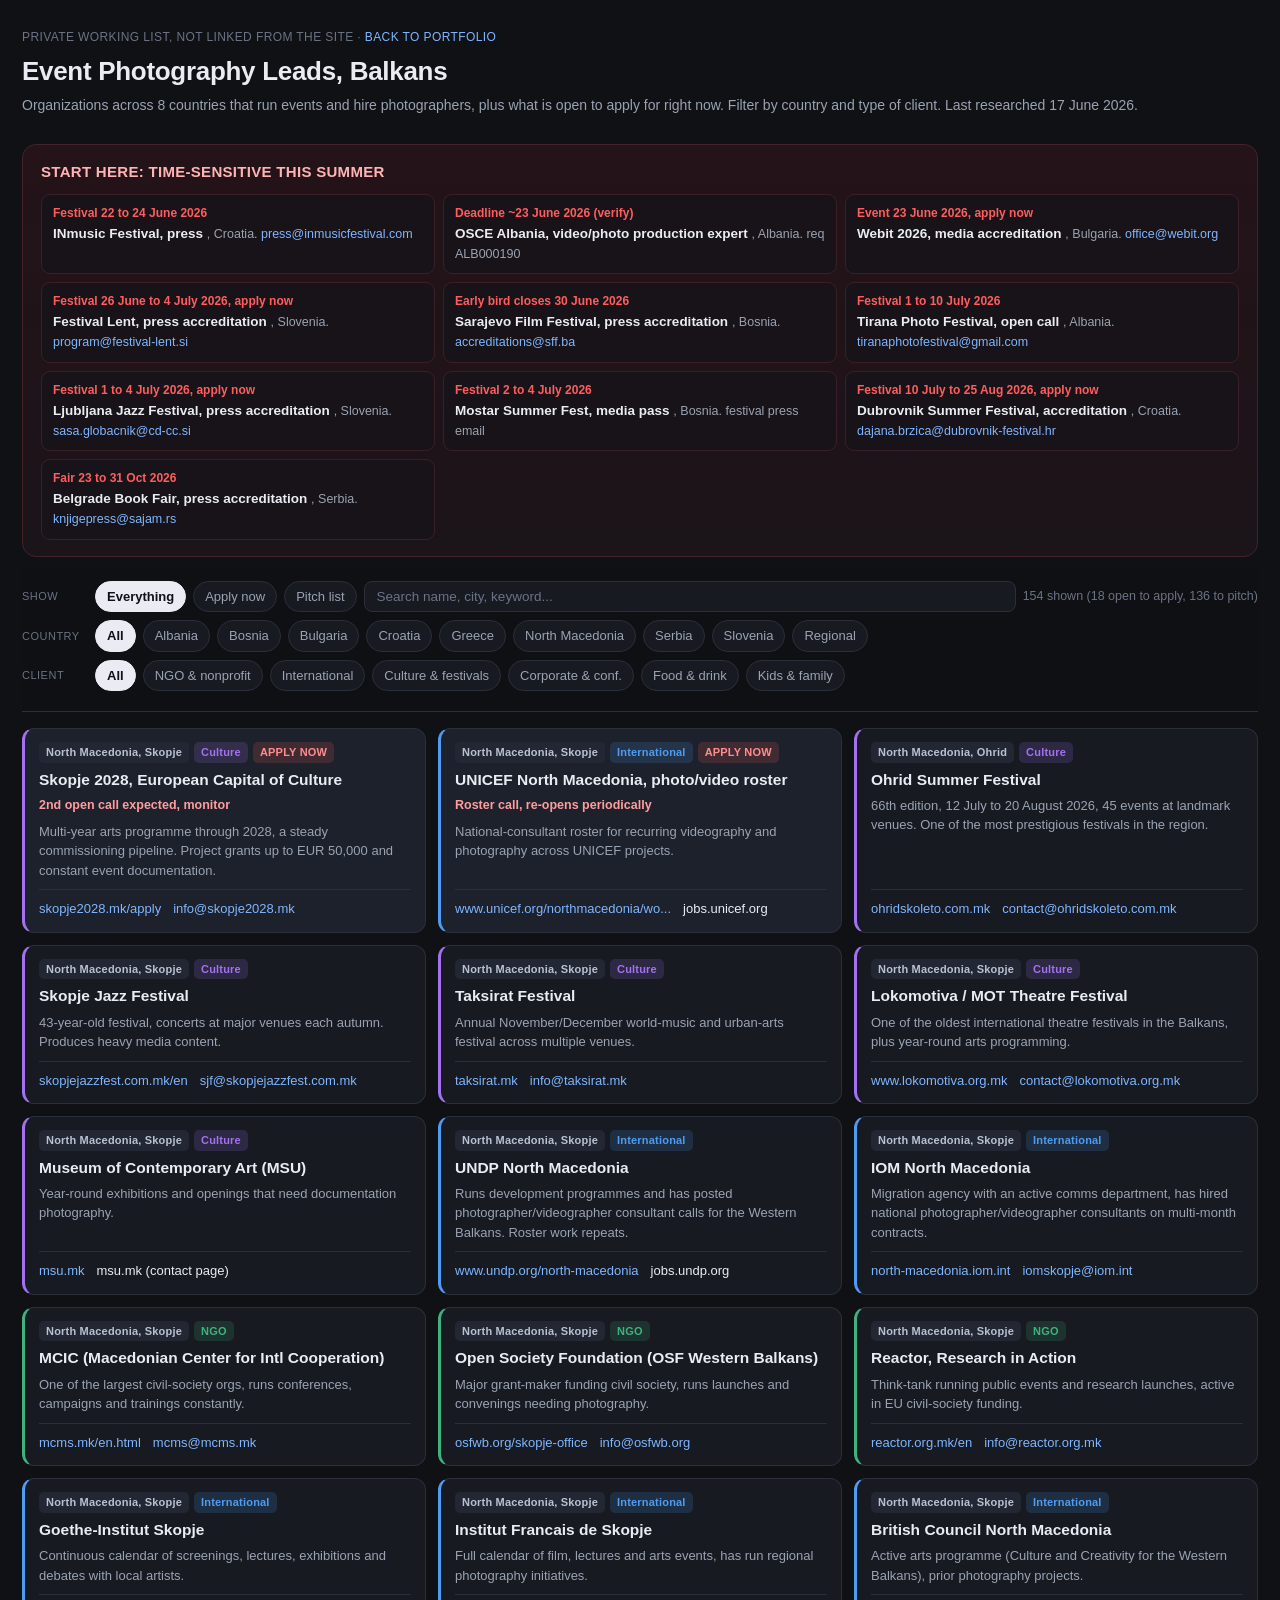
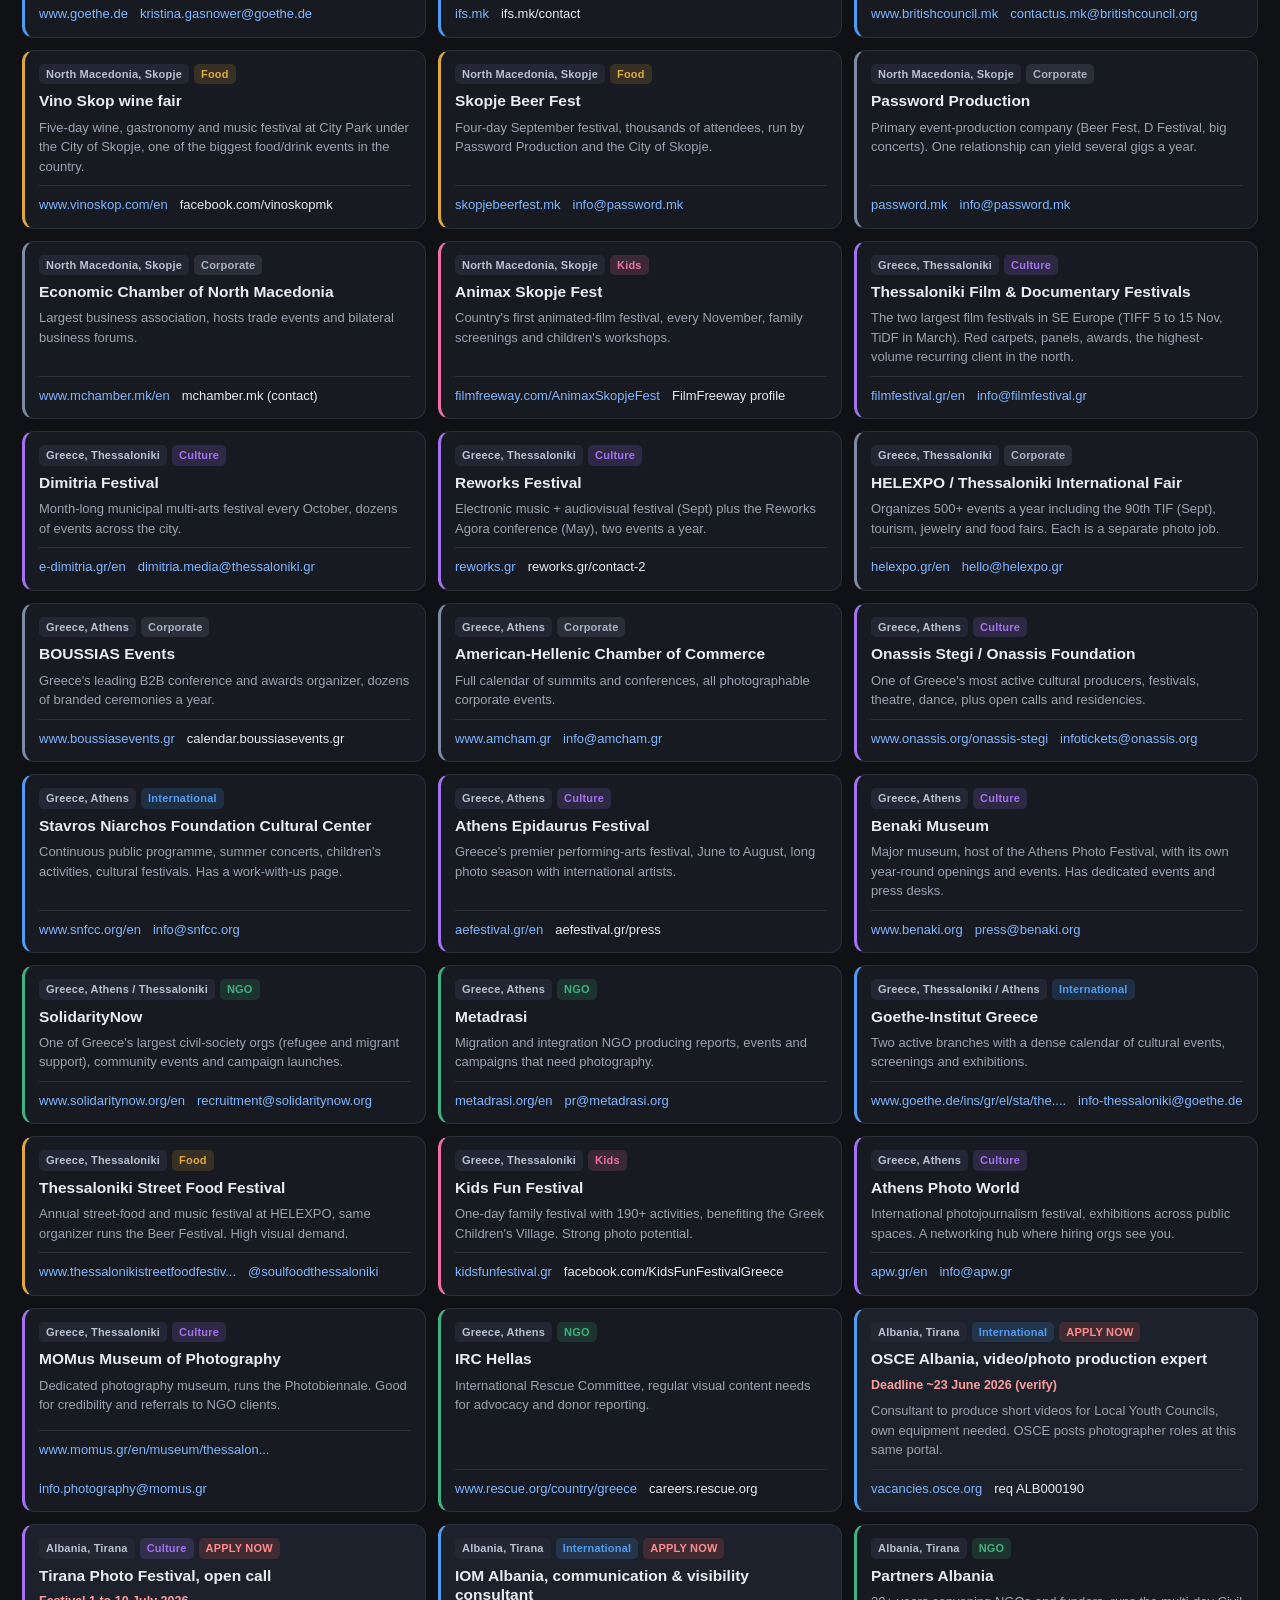
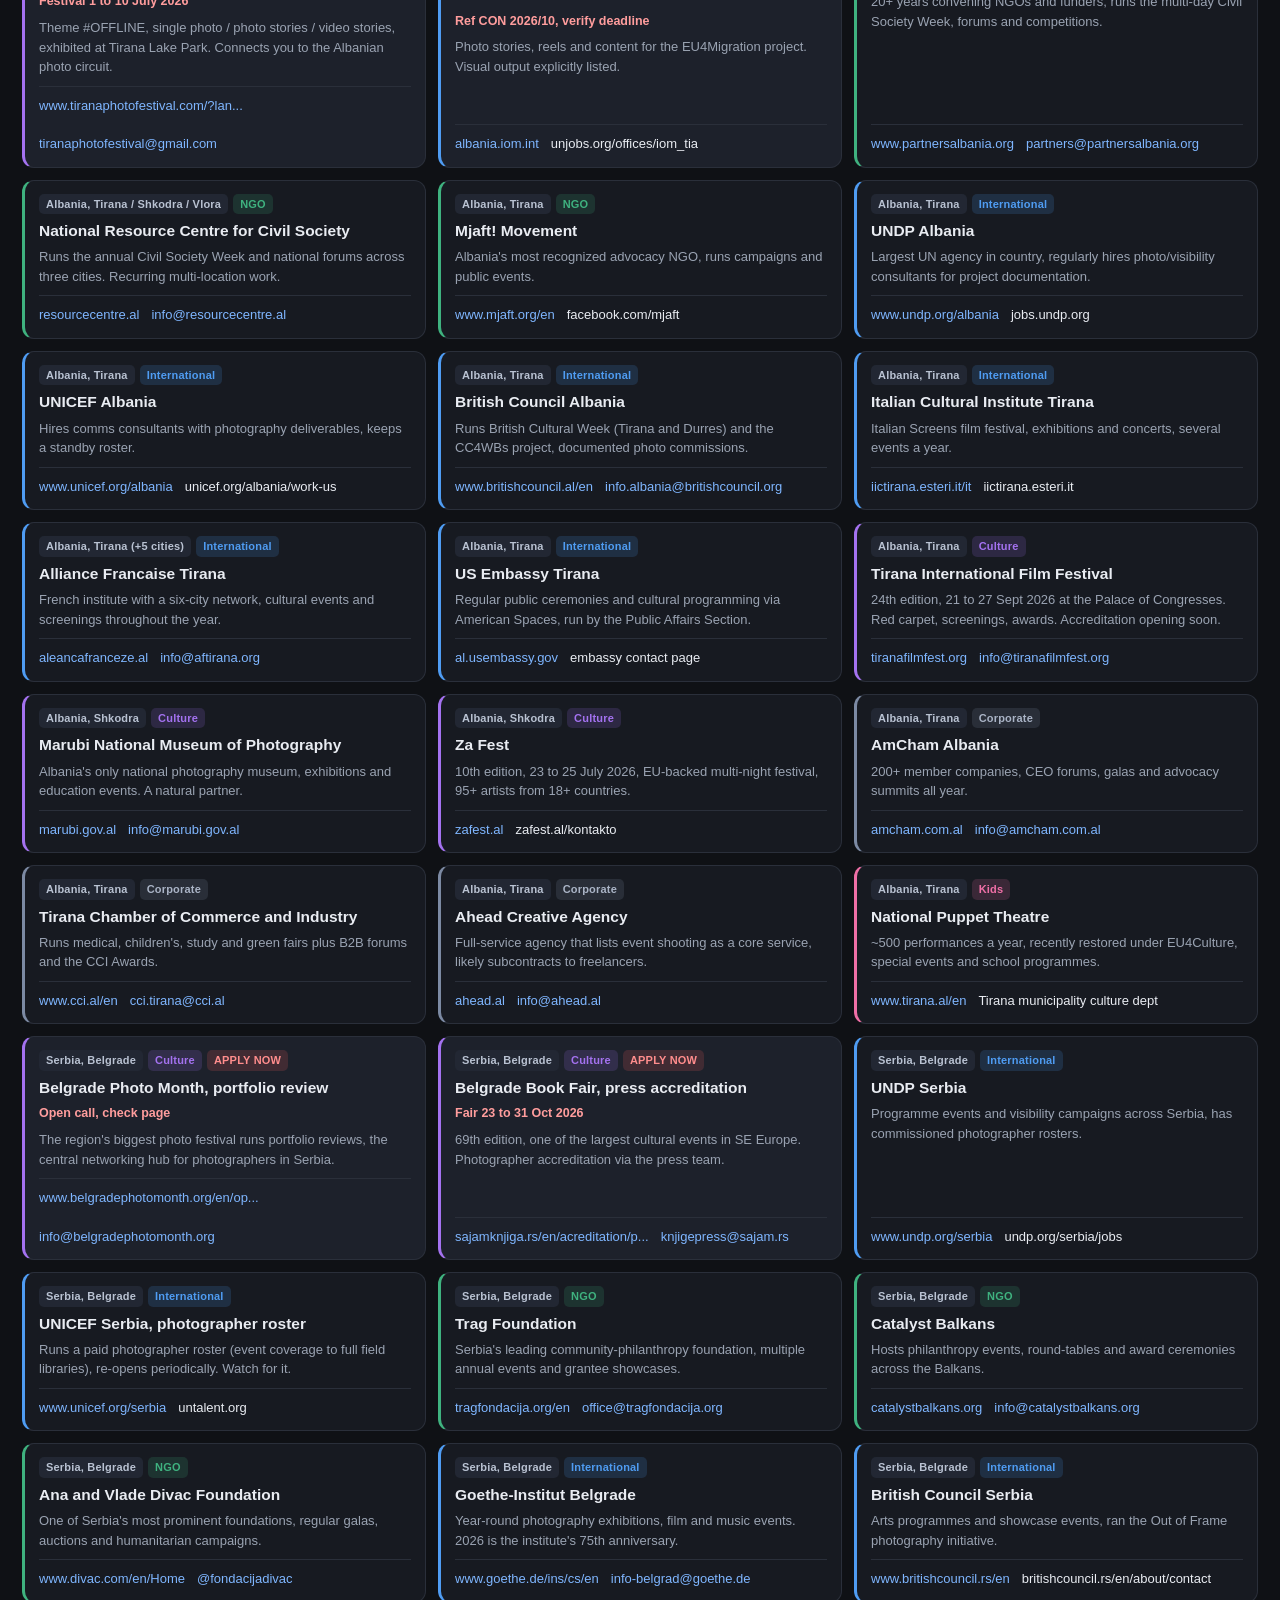
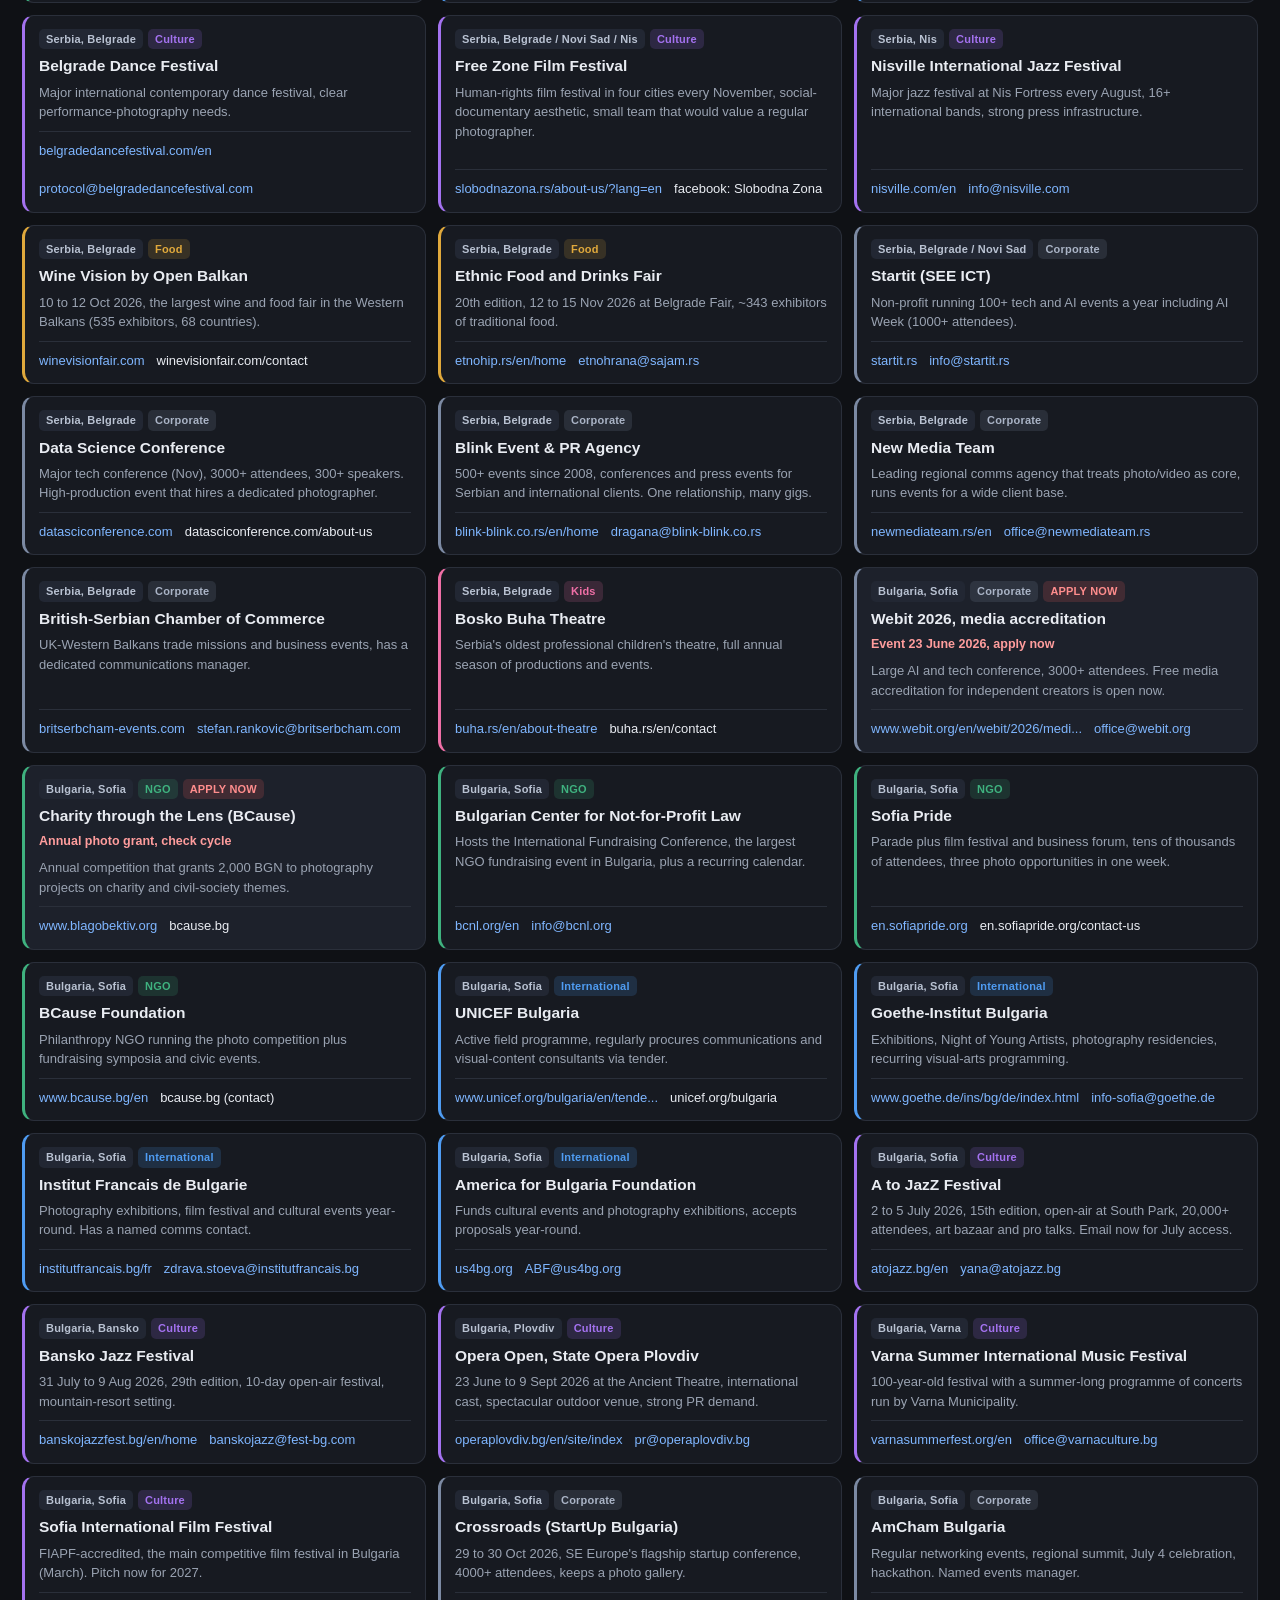
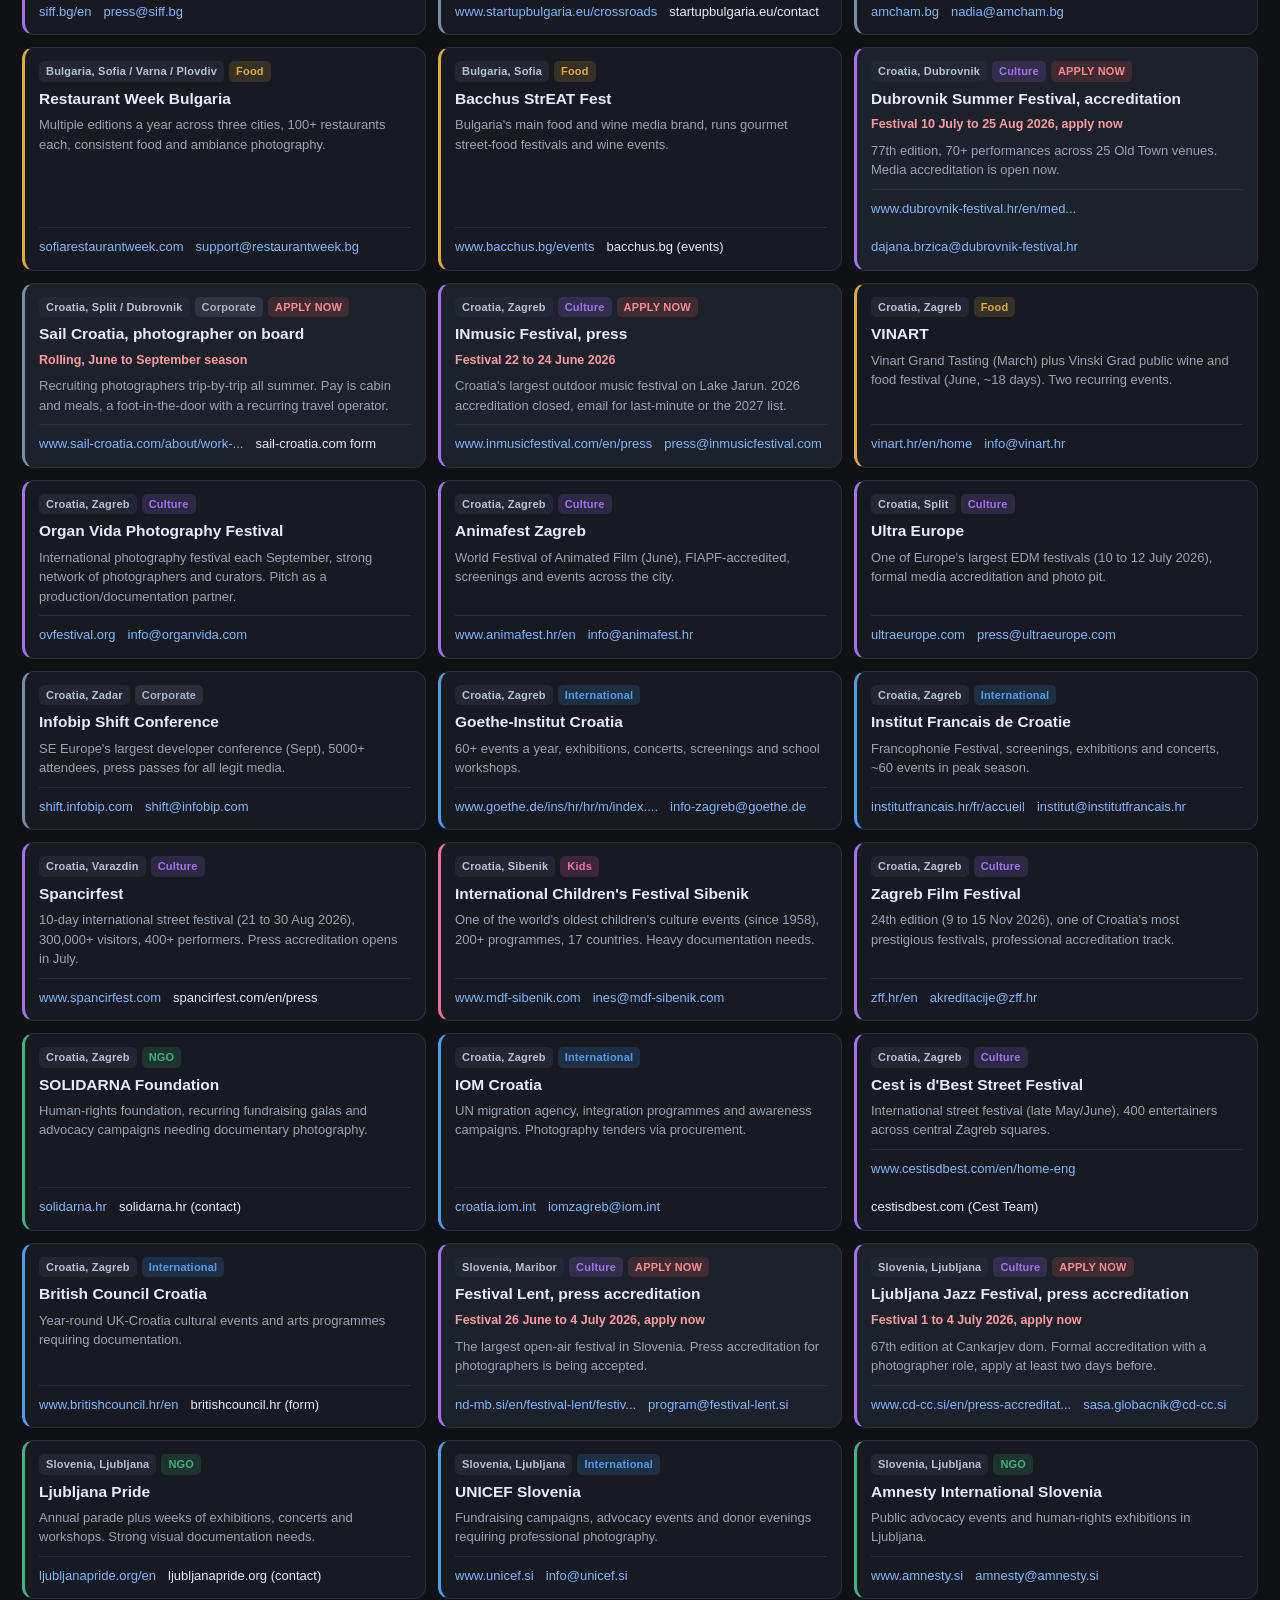
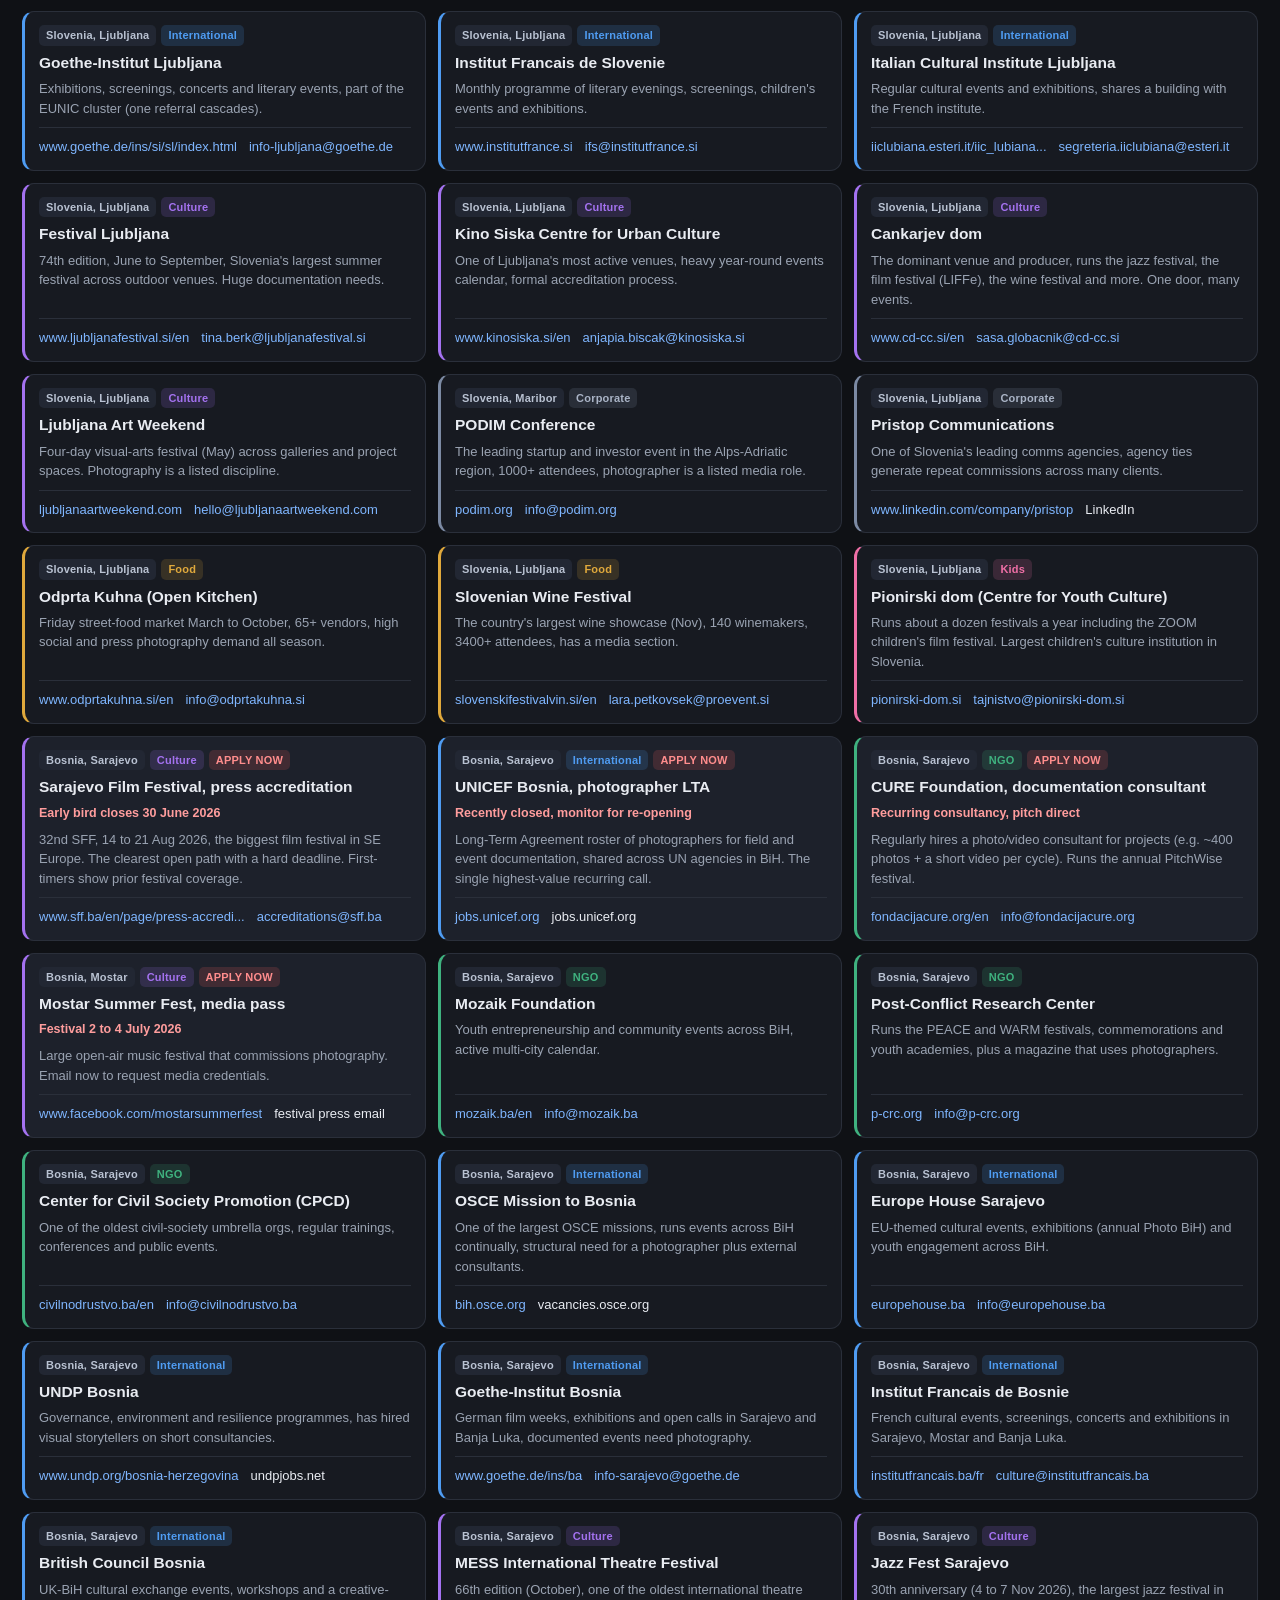
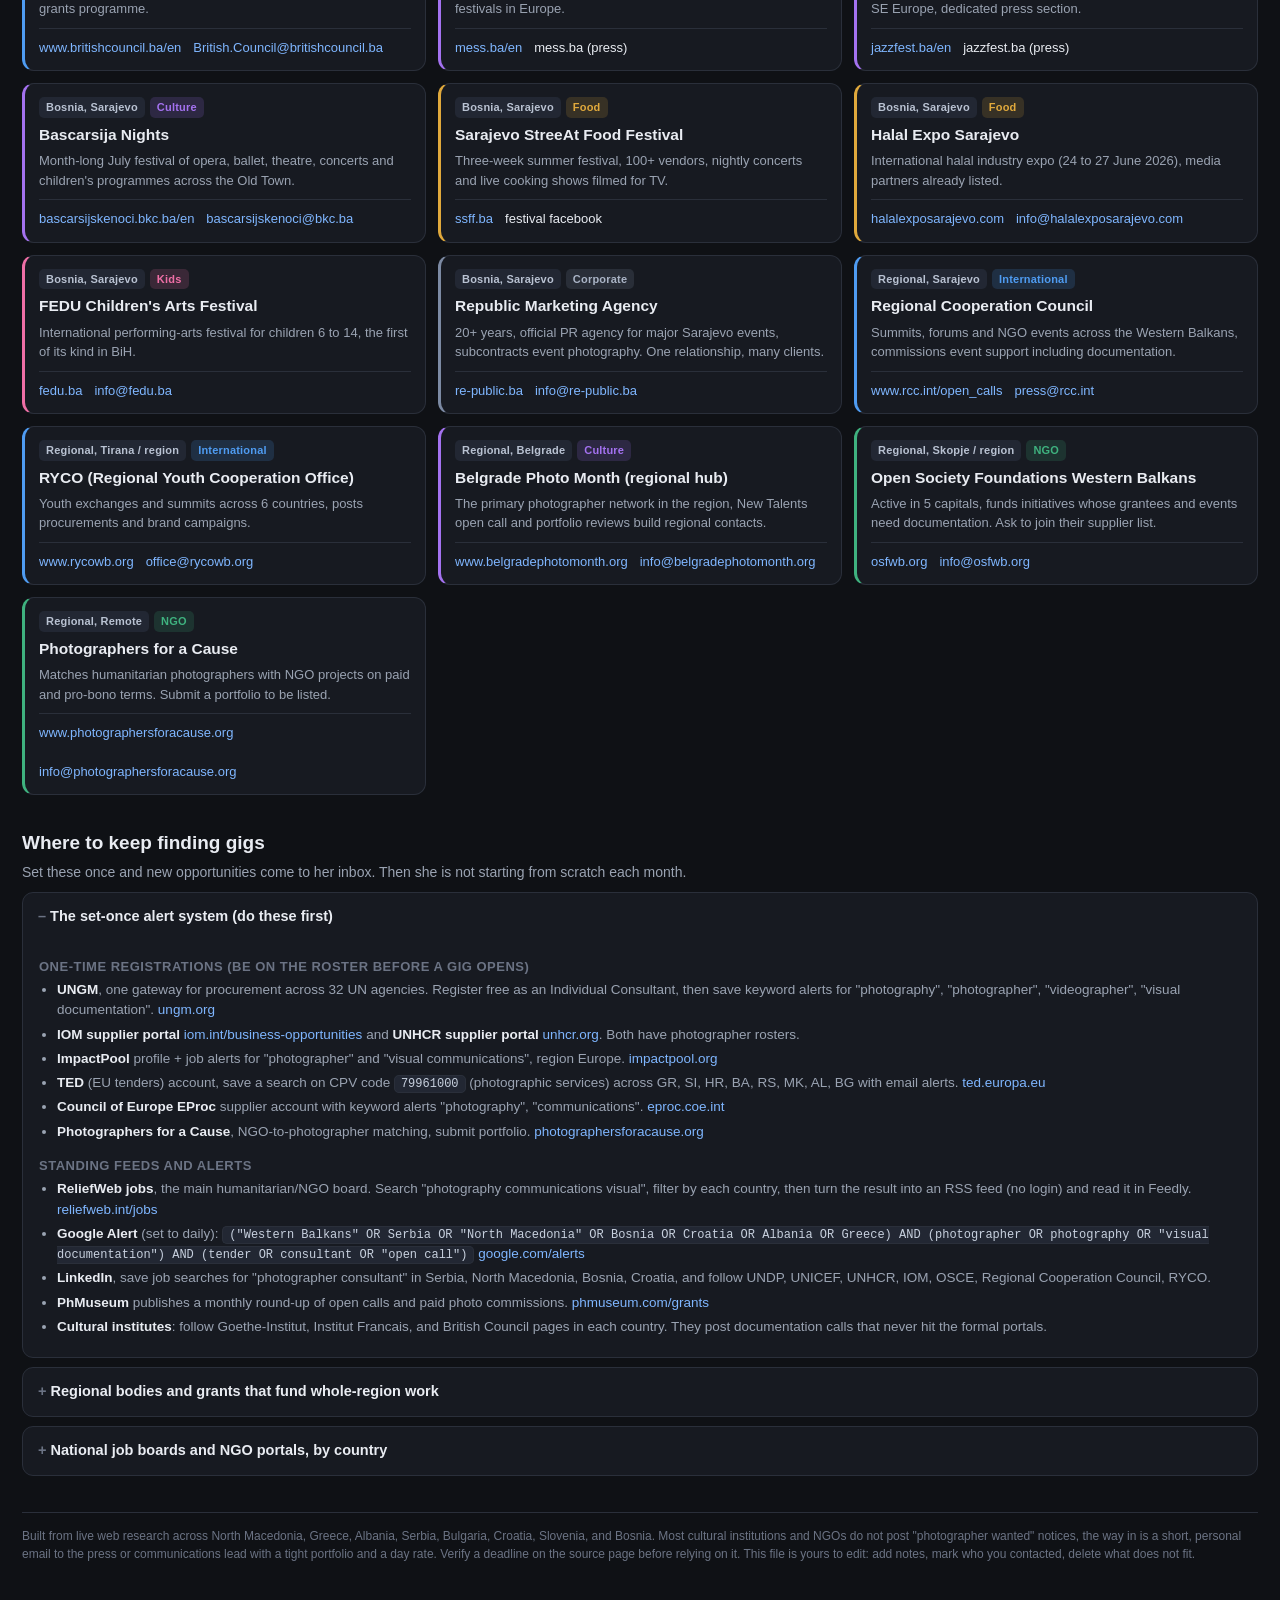
==== jobs/index.html @ 7e5145f8 "Add private /jobs/ leads dashboard (noindex, unlinked) Internal working list of Balkan event-photogr" ====
<!DOCTYPE html>
<html lang="en">
<head>
<meta charset="UTF-8">
<meta name="viewport" content="width=device-width, initial-scale=1.0">
<meta name="robots" content="noindex, nofollow">
<title>Jobs (private) | Lucija Photography</title>
<style>
  :root{
    --bg:#0f1115; --panel:#171a21; --panel2:#1d212b; --line:#2a2f3a;
    --ink:#e9ecf2; --soft:#9aa3b2; --faint:#6b7384;
    --ngo:#3fb27f; --intl:#4f9cf2; --culture:#a472f0; --corp:#7c8aa3; --food:#e0a93c; --kids:#ef6fa6;
    --urgent:#ff5d5d;
  }
  *{box-sizing:border-box}
  body{margin:0;background:var(--bg);color:var(--ink);font:15px/1.5 -apple-system,BlinkMacSystemFont,"Segoe UI",Roboto,Helvetica,Arial,sans-serif}
  a{color:#7fb6ff;text-decoration:none}
  a:hover{text-decoration:underline}
  header{padding:28px 22px 10px;max-width:1280px;margin:0 auto}
  h1{margin:0 0 4px;font-size:26px;letter-spacing:-.3px}
  .sub{color:var(--soft);font-size:14px}
  .wrap{max-width:1280px;margin:0 auto;padding:0 22px 60px}

  .urgent{background:linear-gradient(180deg,#241318,#1b1418);border:1px solid #45222a;border-radius:14px;padding:16px 18px;margin:18px 0 8px}
  .urgent h2{margin:0 0 10px;font-size:15px;color:#ffb4b4;letter-spacing:.3px;text-transform:uppercase}
  .urgent ul{margin:0;padding:0;list-style:none;display:grid;grid-template-columns:repeat(auto-fill,minmax(330px,1fr));gap:8px}
  .urgent li{background:#181318;border:1px solid #3a2026;border-radius:9px;padding:9px 11px;font-size:13.5px}
  .urgent .when{color:var(--urgent);font-weight:600;font-size:12px;display:block;margin-bottom:2px}
  .urgent .nm{font-weight:600}
  .urgent .meta{color:var(--soft);font-size:12.5px}

  .controls{position:sticky;top:0;z-index:5;background:rgba(15,17,21,.92);backdrop-filter:blur(8px);padding:14px 0 12px;margin-top:10px;border-bottom:1px solid var(--line)}
  .row{display:flex;flex-wrap:wrap;gap:7px;align-items:center;margin-bottom:8px}
  .lab{font-size:11px;text-transform:uppercase;letter-spacing:.5px;color:var(--faint);margin-right:4px;min-width:62px}
  .pill{border:1px solid var(--line);background:var(--panel);color:var(--soft);padding:5px 11px;border-radius:999px;font-size:13px;cursor:pointer;user-select:none;transition:.12s}
  .pill:hover{border-color:#3a4150;color:var(--ink)}
  .pill.on{background:var(--ink);color:#0f1115;border-color:var(--ink);font-weight:600}
  .pill.cat.on[data-v="NGO"]{background:var(--ngo);border-color:var(--ngo);color:#06150e}
  .pill.cat.on[data-v="International"]{background:var(--intl);border-color:var(--intl);color:#04101f}
  .pill.cat.on[data-v="Culture"]{background:var(--culture);border-color:var(--culture);color:#120422}
  .pill.cat.on[data-v="Corporate"]{background:var(--corp);border-color:var(--corp);color:#0b0f16}
  .pill.cat.on[data-v="Food"]{background:var(--food);border-color:var(--food);color:#1c1304}
  .pill.cat.on[data-v="Kids"]{background:var(--kids);border-color:var(--kids);color:#1f0512}
  #q{flex:1;min-width:160px;background:var(--panel);border:1px solid var(--line);color:var(--ink);padding:7px 12px;border-radius:8px;font-size:13.5px}
  #q::placeholder{color:var(--faint)}
  .count{color:var(--faint);font-size:12.5px;margin-left:auto}

  .grid{display:grid;grid-template-columns:repeat(auto-fill,minmax(310px,1fr));gap:12px;margin-top:16px}
  .card{background:var(--panel);border:1px solid var(--line);border-left-width:3px;border-radius:12px;padding:13px 14px;display:flex;flex-direction:column;gap:7px}
  .card.live{background:var(--panel2)}
  .card h3{margin:0;font-size:15.5px;line-height:1.25}
  .tags{display:flex;flex-wrap:wrap;gap:5px;align-items:center}
  .tag{font-size:11px;padding:2px 7px;border-radius:5px;font-weight:600;letter-spacing:.2px}
  .tag.geo{background:#222733;color:#b9c2d2}
  .tag.NGO{background:rgba(63,178,127,.16);color:var(--ngo)}
  .tag.International{background:rgba(79,156,242,.16);color:var(--intl)}
  .tag.Culture{background:rgba(164,114,240,.16);color:var(--culture)}
  .tag.Corporate{background:rgba(124,138,163,.18);color:#aab4c6}
  .tag.Food{background:rgba(224,169,60,.16);color:var(--food)}
  .tag.Kids{background:rgba(239,111,166,.16);color:var(--kids)}
  .tag.livebadge{background:rgba(255,93,93,.16);color:#ff8d8d}
  .why{color:var(--soft);font-size:13px;flex:1}
  .dl{font-size:12.5px;color:#ff9d9d;font-weight:600}
  .links{display:flex;flex-wrap:wrap;gap:12px;font-size:13px;padding-top:2px;border-top:1px solid var(--line);margin-top:2px}
  .links span{padding-top:7px}
  .links a{padding-top:7px}

  .src{margin-top:34px}
  .src h2{font-size:19px;margin:0 0 4px}
  details{background:var(--panel);border:1px solid var(--line);border-radius:11px;margin:9px 0;overflow:hidden}
  summary{cursor:pointer;padding:13px 15px;font-weight:600;font-size:14.5px;list-style:none}
  summary::-webkit-details-marker{display:none}
  summary::before{content:"+ ";color:var(--faint)}
  details[open] summary::before{content:"– "}
  .body{padding:2px 16px 16px}
  .body h4{margin:14px 0 4px;font-size:13px;text-transform:uppercase;letter-spacing:.5px;color:var(--faint)}
  .body ul{margin:4px 0;padding-left:18px}
  .body li{margin:4px 0;color:var(--soft);font-size:13.5px}
  .body li b{color:var(--ink);font-weight:600}
  .kbd{background:#222733;border:1px solid var(--line);border-radius:5px;padding:1px 6px;font-family:ui-monospace,monospace;font-size:12px;color:#c7d0de}
  footer{color:var(--faint);font-size:12px;margin-top:36px;border-top:1px solid var(--line);padding-top:14px}
  .hide{display:none!important}
</style>
</head>
<body>
<header>
  <div style="font-size:12px;color:#6b7384;letter-spacing:.4px;text-transform:uppercase;margin-bottom:6px">Private working list, not linked from the site &middot; <a href="../" style="color:#7fb6ff">back to portfolio</a></div>
  <h1>Event Photography Leads, Balkans</h1>
  <div class="sub">Organizations across 8 countries that run events and hire photographers, plus what is open to apply for right now. Filter by country and type of client. Last researched 17 June 2026.</div>
</header>

<div class="wrap">

  <div class="urgent" id="urgent">
    <h2>Start here: time-sensitive this summer</h2>
    <ul id="urgentList"></ul>
  </div>

  <div class="controls">
    <div class="row">
      <span class="lab">Show</span>
      <span class="pill mode on" data-mode="all">Everything</span>
      <span class="pill mode" data-mode="live">Apply now</span>
      <span class="pill mode" data-mode="pitch">Pitch list</span>
      <input id="q" placeholder="Search name, city, keyword...">
      <span class="count" id="count"></span>
    </div>
    <div class="row" id="geoRow">
      <span class="lab">Country</span>
      <span class="pill geo on" data-geo="all">All</span>
    </div>
    <div class="row" id="catRow">
      <span class="lab">Client</span>
      <span class="pill cat on" data-v="all">All</span>
      <span class="pill cat" data-v="NGO">NGO &amp; nonprofit</span>
      <span class="pill cat" data-v="International">International</span>
      <span class="pill cat" data-v="Culture">Culture &amp; festivals</span>
      <span class="pill cat" data-v="Corporate">Corporate &amp; conf.</span>
      <span class="pill cat" data-v="Food">Food &amp; drink</span>
      <span class="pill cat" data-v="Kids">Kids &amp; family</span>
    </div>
  </div>

  <div class="grid" id="grid"></div>

  <div class="src">
    <h2>Where to keep finding gigs</h2>
    <div class="sub">Set these once and new opportunities come to her inbox. Then she is not starting from scratch each month.</div>

    <details open>
      <summary>The set-once alert system (do these first)</summary>
      <div class="body">
        <h4>One-time registrations (be on the roster before a gig opens)</h4>
        <ul>
          <li><b>UNGM</b>, one gateway for procurement across 32 UN agencies. Register free as an Individual Consultant, then save keyword alerts for "photography", "photographer", "videographer", "visual documentation". <a href="https://www.ungm.org/" target="_blank">ungm.org</a></li>
          <li><b>IOM supplier portal</b> <a href="https://www.iom.int/business-opportunities" target="_blank">iom.int/business-opportunities</a> and <b>UNHCR supplier portal</b> <a href="https://www.unhcr.org/get-involved/work-us/become-supplier" target="_blank">unhcr.org</a>. Both have photographer rosters.</li>
          <li><b>ImpactPool</b> profile + job alerts for "photographer" and "visual communications", region Europe. <a href="https://www.impactpool.org/signup" target="_blank">impactpool.org</a></li>
          <li><b>TED</b> (EU tenders) account, save a search on CPV code <span class="kbd">79961000</span> (photographic services) across GR, SI, HR, BA, RS, MK, AL, BG with email alerts. <a href="https://ted.europa.eu/" target="_blank">ted.europa.eu</a></li>
          <li><b>Council of Europe EProc</b> supplier account with keyword alerts "photography", "communications". <a href="https://eproc.coe.int/" target="_blank">eproc.coe.int</a></li>
          <li><b>Photographers for a Cause</b>, NGO-to-photographer matching, submit portfolio. <a href="https://www.photographersforacause.org/index.php/become-a-member/" target="_blank">photographersforacause.org</a></li>
        </ul>
        <h4>Standing feeds and alerts</h4>
        <ul>
          <li><b>ReliefWeb jobs</b>, the main humanitarian/NGO board. Search "photography communications visual", filter by each country, then turn the result into an RSS feed (no login) and read it in Feedly. <a href="https://reliefweb.int/jobs" target="_blank">reliefweb.int/jobs</a></li>
          <li><b>Google Alert</b> (set to daily): <span class="kbd">("Western Balkans" OR Serbia OR "North Macedonia" OR Bosnia OR Croatia OR Albania OR Greece) AND (photographer OR photography OR "visual documentation") AND (tender OR consultant OR "open call")</span> <a href="https://www.google.com/alerts" target="_blank">google.com/alerts</a></li>
          <li><b>LinkedIn</b>, save job searches for "photographer consultant" in Serbia, North Macedonia, Bosnia, Croatia, and follow UNDP, UNICEF, UNHCR, IOM, OSCE, Regional Cooperation Council, RYCO.</li>
          <li><b>PhMuseum</b> publishes a monthly round-up of open calls and paid photo commissions. <a href="https://phmuseum.com/grants" target="_blank">phmuseum.com/grants</a></li>
          <li><b>Cultural institutes</b>: follow Goethe-Institut, Institut Francais, and British Council pages in each country. They post documentation calls that never hit the formal portals.</li>
        </ul>
      </div>
    </details>

    <details>
      <summary>Regional bodies and grants that fund whole-region work</summary>
      <div class="body">
        <ul>
          <li><b>Regional Cooperation Council</b> (Sarajevo), summits and forums across the region. <a href="https://www.rcc.int/open_calls" target="_blank">rcc.int/open_calls</a>, press@rcc.int</li>
          <li><b>RYCO</b> (Regional Youth Cooperation Office), youth events across 6 countries. <a href="https://www.rycowb.org/" target="_blank">rycowb.org</a>, office@rycowb.org</li>
          <li><b>Western Balkans Fund</b>, cross-border culture grants. Partner with an applicant NGO and be named as their project photographer. <a href="https://westernbalkansfund.org/" target="_blank">westernbalkansfund.org</a></li>
          <li><b>European Fund for the Balkans</b> and <b>Balkan Trust for Democracy</b> (German Marshall Fund), ask for grantee lists and pitch the funded organizations. <a href="https://www.balkanfund.org/" target="_blank">balkanfund.org</a></li>
          <li><b>Creative Europe / CC4WBs</b>, EU culture funding open to Western Balkans residents, individual grants up to EUR 5,000. <a href="https://culture.ec.europa.eu/" target="_blank">culture.ec.europa.eu</a></li>
          <li><b>SALTO South East Europe</b>, ask to be in the referral directory for youth-event documentation. <a href="https://www.salto-youth.net/rc/see/" target="_blank">salto-youth.net</a></li>
        </ul>
      </div>
    </details>

    <details>
      <summary>National job boards and NGO portals, by country</summary>
      <div class="body">
        <ul>
          <li><b>North Macedonia:</b> vrabotuvanje.com.mk, kariera.mk, civicamobilitas.mk/en/announcements, e-nabavki.gov.mk (public tenders)</li>
          <li><b>Greece:</b> kariera.gr, skywalker.gr, ngoheroes.gr, eprocurement.gov.gr (search "photography services")</li>
          <li><b>Albania:</b> duapune.com, albania.un.org/en/jobs, vacancies.osce.org, resourcecentre.al</li>
          <li><b>Serbia:</b> poslovi.infostud.com, civilnodrustvo.gov.rs (open calls), sajam.rs/en/calendar-2026 (Belgrade Fair, ~15 fairs/yr, one press contact), shootday.com/belgrade</li>
          <li><b>Bulgaria:</b> jobs.bg, zaplata.bg, ngobg.info, blagobektiv.org (charity photo grant)</li>
          <li><b>Croatia:</b> mojposao.hr, infozagreb.hr/en/events, croatian-photography.com, zaklada.civilnodrustvo.hr</li>
          <li><b>Slovenia:</b> mojedelo.com, cnvos.si/razpisi (NGO calls), fzs-zveza.si (photo competitions)</li>
          <li><b>Bosnia:</b> posao.klix.ba, mojposao.ba, reliefweb.int (very active for BiH), europehouse.ba</li>
        </ul>
      </div>
    </details>
  </div>

  <footer>
    Built from live web research across North Macedonia, Greece, Albania, Serbia, Bulgaria, Croatia, Slovenia, and Bosnia. Most cultural institutions and NGOs do not post "photographer wanted" notices, the way in is a short, personal email to the press or communications lead with a tight portfolio and a day rate. Verify a deadline on the source page before relying on it. This file is yours to edit: add notes, mark who you contacted, delete what does not fit.
  </footer>
</div>

<script>
const DATA = [
/* ============ NORTH MACEDONIA ============ */
{n:"Skopje 2028, European Capital of Culture",g:"North Macedonia",city:"Skopje",cat:"Culture",t:"live",dl:"2nd open call expected, monitor",when:"",why:"Multi-year arts programme through 2028, a steady commissioning pipeline. Project grants up to EUR 50,000 and constant event documentation.",u:"https://skopje2028.mk/apply/",k:"info@skopje2028.mk"},
{n:"UNICEF North Macedonia, photo/video roster",g:"North Macedonia",city:"Skopje",cat:"International",t:"live",dl:"Roster call, re-opens periodically",when:"",why:"National-consultant roster for recurring videography and photography across UNICEF projects.",u:"https://www.unicef.org/northmacedonia/work-unicef",k:"jobs.unicef.org"},
{n:"Ohrid Summer Festival",g:"North Macedonia",city:"Ohrid",cat:"Culture",t:"pitch",why:"66th edition, 12 July to 20 August 2026, 45 events at landmark venues. One of the most prestigious festivals in the region.",u:"https://ohridskoleto.com.mk",k:"contact@ohridskoleto.com.mk"},
{n:"Skopje Jazz Festival",g:"North Macedonia",city:"Skopje",cat:"Culture",t:"pitch",why:"43-year-old festival, concerts at major venues each autumn. Produces heavy media content.",u:"http://skopjejazzfest.com.mk/en/",k:"sjf@skopjejazzfest.com.mk"},
{n:"Taksirat Festival",g:"North Macedonia",city:"Skopje",cat:"Culture",t:"pitch",why:"Annual November/December world-music and urban-arts festival across multiple venues.",u:"https://taksirat.mk",k:"info@taksirat.mk"},
{n:"Lokomotiva / MOT Theatre Festival",g:"North Macedonia",city:"Skopje",cat:"Culture",t:"pitch",why:"One of the oldest international theatre festivals in the Balkans, plus year-round arts programming.",u:"https://www.lokomotiva.org.mk",k:"contact@lokomotiva.org.mk"},
{n:"Museum of Contemporary Art (MSU)",g:"North Macedonia",city:"Skopje",cat:"Culture",t:"pitch",why:"Year-round exhibitions and openings that need documentation photography.",u:"https://msu.mk",k:"msu.mk (contact page)"},
{n:"UNDP North Macedonia",g:"North Macedonia",city:"Skopje",cat:"International",t:"pitch",why:"Runs development programmes and has posted photographer/videographer consultant calls for the Western Balkans. Roster work repeats.",u:"https://www.undp.org/north-macedonia",k:"jobs.undp.org"},
{n:"IOM North Macedonia",g:"North Macedonia",city:"Skopje",cat:"International",t:"pitch",why:"Migration agency with an active comms department, has hired national photographer/videographer consultants on multi-month contracts.",u:"https://north-macedonia.iom.int",k:"iomskopje@iom.int"},
{n:"MCIC (Macedonian Center for Intl Cooperation)",g:"North Macedonia",city:"Skopje",cat:"NGO",t:"pitch",why:"One of the largest civil-society orgs, runs conferences, campaigns and trainings constantly.",u:"https://mcms.mk/en.html",k:"mcms@mcms.mk"},
{n:"Open Society Foundation (OSF Western Balkans)",g:"North Macedonia",city:"Skopje",cat:"NGO",t:"pitch",why:"Major grant-maker funding civil society, runs launches and convenings needing photography.",u:"https://osfwb.org/skopje-office/",k:"info@osfwb.org"},
{n:"Reactor, Research in Action",g:"North Macedonia",city:"Skopje",cat:"NGO",t:"pitch",why:"Think-tank running public events and research launches, active in EU civil-society funding.",u:"https://reactor.org.mk/en/",k:"info@reactor.org.mk"},
{n:"Goethe-Institut Skopje",g:"North Macedonia",city:"Skopje",cat:"International",t:"pitch",why:"Continuous calendar of screenings, lectures, exhibitions and debates with local artists.",u:"https://www.goethe.de",k:"kristina.gasnower@goethe.de"},
{n:"Institut Francais de Skopje",g:"North Macedonia",city:"Skopje",cat:"International",t:"pitch",why:"Full calendar of film, lectures and arts events, has run regional photography initiatives.",u:"https://ifs.mk",k:"ifs.mk/contact"},
{n:"British Council North Macedonia",g:"North Macedonia",city:"Skopje",cat:"International",t:"pitch",why:"Active arts programme (Culture and Creativity for the Western Balkans), prior photography projects.",u:"https://www.britishcouncil.mk",k:"contactus.mk@britishcouncil.org"},
{n:"Vino Skop wine fair",g:"North Macedonia",city:"Skopje",cat:"Food",t:"pitch",why:"Five-day wine, gastronomy and music festival at City Park under the City of Skopje, one of the biggest food/drink events in the country.",u:"http://www.vinoskop.com/en",k:"facebook.com/vinoskopmk"},
{n:"Skopje Beer Fest",g:"North Macedonia",city:"Skopje",cat:"Food",t:"pitch",why:"Four-day September festival, thousands of attendees, run by Password Production and the City of Skopje.",u:"https://skopjebeerfest.mk",k:"info@password.mk"},
{n:"Password Production",g:"North Macedonia",city:"Skopje",cat:"Corporate",t:"pitch",why:"Primary event-production company (Beer Fest, D Festival, big concerts). One relationship can yield several gigs a year.",u:"https://password.mk",k:"info@password.mk"},
{n:"Economic Chamber of North Macedonia",g:"North Macedonia",city:"Skopje",cat:"Corporate",t:"pitch",why:"Largest business association, hosts trade events and bilateral business forums.",u:"https://www.mchamber.mk/en",k:"mchamber.mk (contact)"},
{n:"Animax Skopje Fest",g:"North Macedonia",city:"Skopje",cat:"Kids",t:"pitch",why:"Country's first animated-film festival, every November, family screenings and children's workshops.",u:"https://filmfreeway.com/AnimaxSkopjeFest",k:"FilmFreeway profile"},

/* ============ GREECE ============ */
{n:"Thessaloniki Film & Documentary Festivals",g:"Greece",city:"Thessaloniki",cat:"Culture",t:"pitch",why:"The two largest film festivals in SE Europe (TIFF 5 to 15 Nov, TiDF in March). Red carpets, panels, awards, the highest-volume recurring client in the north.",u:"https://filmfestival.gr/en/",k:"info@filmfestival.gr"},
{n:"Dimitria Festival",g:"Greece",city:"Thessaloniki",cat:"Culture",t:"pitch",why:"Month-long municipal multi-arts festival every October, dozens of events across the city.",u:"https://e-dimitria.gr/en/",k:"dimitria.media@thessaloniki.gr"},
{n:"Reworks Festival",g:"Greece",city:"Thessaloniki",cat:"Culture",t:"pitch",why:"Electronic music + audiovisual festival (Sept) plus the Reworks Agora conference (May), two events a year.",u:"https://reworks.gr/",k:"reworks.gr/contact-2"},
{n:"HELEXPO / Thessaloniki International Fair",g:"Greece",city:"Thessaloniki",cat:"Corporate",t:"pitch",why:"Organizes 500+ events a year including the 90th TIF (Sept), tourism, jewelry and food fairs. Each is a separate photo job.",u:"https://helexpo.gr/en/",k:"hello@helexpo.gr"},
{n:"BOUSSIAS Events",g:"Greece",city:"Athens",cat:"Corporate",t:"pitch",why:"Greece's leading B2B conference and awards organizer, dozens of branded ceremonies a year.",u:"https://www.boussiasevents.gr/",k:"calendar.boussiasevents.gr"},
{n:"American-Hellenic Chamber of Commerce",g:"Greece",city:"Athens",cat:"Corporate",t:"pitch",why:"Full calendar of summits and conferences, all photographable corporate events.",u:"https://www.amcham.gr/",k:"info@amcham.gr"},
{n:"Onassis Stegi / Onassis Foundation",g:"Greece",city:"Athens",cat:"Culture",t:"pitch",why:"One of Greece's most active cultural producers, festivals, theatre, dance, plus open calls and residencies.",u:"https://www.onassis.org/onassis-stegi",k:"infotickets@onassis.org"},
{n:"Stavros Niarchos Foundation Cultural Center",g:"Greece",city:"Athens",cat:"International",t:"pitch",why:"Continuous public programme, summer concerts, children's activities, cultural festivals. Has a work-with-us page.",u:"https://www.snfcc.org/en/",k:"info@snfcc.org"},
{n:"Athens Epidaurus Festival",g:"Greece",city:"Athens",cat:"Culture",t:"pitch",why:"Greece's premier performing-arts festival, June to August, long photo season with international artists.",u:"https://aefestival.gr/en",k:"aefestival.gr/press"},
{n:"Benaki Museum",g:"Greece",city:"Athens",cat:"Culture",t:"pitch",why:"Major museum, host of the Athens Photo Festival, with its own year-round openings and events. Has dedicated events and press desks.",u:"https://www.benaki.org/",k:"press@benaki.org"},
{n:"SolidarityNow",g:"Greece",city:"Athens / Thessaloniki",cat:"NGO",t:"pitch",why:"One of Greece's largest civil-society orgs (refugee and migrant support), community events and campaign launches.",u:"https://www.solidaritynow.org/en/",k:"recruitment@solidaritynow.org"},
{n:"Metadrasi",g:"Greece",city:"Athens",cat:"NGO",t:"pitch",why:"Migration and integration NGO producing reports, events and campaigns that need photography.",u:"https://metadrasi.org/en/",k:"pr@metadrasi.org"},
{n:"Goethe-Institut Greece",g:"Greece",city:"Thessaloniki / Athens",cat:"International",t:"pitch",why:"Two active branches with a dense calendar of cultural events, screenings and exhibitions.",u:"https://www.goethe.de/ins/gr/el/sta/the.html",k:"info-thessaloniki@goethe.de"},
{n:"Thessaloniki Street Food Festival",g:"Greece",city:"Thessaloniki",cat:"Food",t:"pitch",why:"Annual street-food and music festival at HELEXPO, same organizer runs the Beer Festival. High visual demand.",u:"https://www.thessalonikistreetfoodfestival.com/",k:"@soulfoodthessaloniki"},
{n:"Kids Fun Festival",g:"Greece",city:"Thessaloniki",cat:"Kids",t:"pitch",why:"One-day family festival with 190+ activities, benefiting the Greek Children's Village. Strong photo potential.",u:"https://kidsfunfestival.gr/",k:"facebook.com/KidsFunFestivalGreece"},
{n:"Athens Photo World",g:"Greece",city:"Athens",cat:"Culture",t:"pitch",why:"International photojournalism festival, exhibitions across public spaces. A networking hub where hiring orgs see you.",u:"https://apw.gr/en/",k:"info@apw.gr"},
{n:"MOMus Museum of Photography",g:"Greece",city:"Thessaloniki",cat:"Culture",t:"pitch",why:"Dedicated photography museum, runs the Photobiennale. Good for credibility and referrals to NGO clients.",u:"https://www.momus.gr/en/museum/thessaloniki-museum-photography",k:"info.photography@momus.gr"},
{n:"IRC Hellas",g:"Greece",city:"Athens",cat:"NGO",t:"pitch",why:"International Rescue Committee, regular visual content needs for advocacy and donor reporting.",u:"https://www.rescue.org/country/greece",k:"careers.rescue.org"},

/* ============ ALBANIA ============ */
{n:"OSCE Albania, video/photo production expert",g:"Albania",city:"Tirana",cat:"International",t:"live",dl:"Deadline ~23 June 2026 (verify)",when:"2026-06-23",why:"Consultant to produce short videos for Local Youth Councils, own equipment needed. OSCE posts photographer roles at this same portal.",u:"https://vacancies.osce.org/",k:"req ALB000190"},
{n:"Tirana Photo Festival, open call",g:"Albania",city:"Tirana",cat:"Culture",t:"live",dl:"Festival 1 to 10 July 2026",when:"2026-07-01",why:"Theme #OFFLINE, single photo / photo stories / video stories, exhibited at Tirana Lake Park. Connects you to the Albanian photo circuit.",u:"https://www.tiranaphotofestival.com/?lang=en",k:"tiranaphotofestival@gmail.com"},
{n:"IOM Albania, communication & visibility consultant",g:"Albania",city:"Tirana",cat:"International",t:"live",dl:"Ref CON 2026/10, verify deadline",when:"",why:"Photo stories, reels and content for the EU4Migration project. Visual output explicitly listed.",u:"https://albania.iom.int/",k:"unjobs.org/offices/iom_tia"},
{n:"Partners Albania",g:"Albania",city:"Tirana",cat:"NGO",t:"pitch",why:"20+ years convening NGOs and funders, runs the multi-day Civil Society Week, forums and competitions.",u:"https://www.partnersalbania.org/",k:"partners@partnersalbania.org"},
{n:"National Resource Centre for Civil Society",g:"Albania",city:"Tirana / Shkodra / Vlora",cat:"NGO",t:"pitch",why:"Runs the annual Civil Society Week and national forums across three cities. Recurring multi-location work.",u:"https://resourcecentre.al/",k:"info@resourcecentre.al"},
{n:"Mjaft! Movement",g:"Albania",city:"Tirana",cat:"NGO",t:"pitch",why:"Albania's most recognized advocacy NGO, runs campaigns and public events.",u:"https://www.mjaft.org/en",k:"facebook.com/mjaft"},
{n:"UNDP Albania",g:"Albania",city:"Tirana",cat:"International",t:"pitch",why:"Largest UN agency in country, regularly hires photo/visibility consultants for project documentation.",u:"https://www.undp.org/albania",k:"jobs.undp.org"},
{n:"UNICEF Albania",g:"Albania",city:"Tirana",cat:"International",t:"pitch",why:"Hires comms consultants with photography deliverables, keeps a standby roster.",u:"https://www.unicef.org/albania/",k:"unicef.org/albania/work-us"},
{n:"British Council Albania",g:"Albania",city:"Tirana",cat:"International",t:"pitch",why:"Runs British Cultural Week (Tirana and Durres) and the CC4WBs project, documented photo commissions.",u:"https://www.britishcouncil.al/en",k:"info.albania@britishcouncil.org"},
{n:"Italian Cultural Institute Tirana",g:"Albania",city:"Tirana",cat:"International",t:"pitch",why:"Italian Screens film festival, exhibitions and concerts, several events a year.",u:"https://iictirana.esteri.it/it/",k:"iictirana.esteri.it"},
{n:"Alliance Francaise Tirana",g:"Albania",city:"Tirana (+5 cities)",cat:"International",t:"pitch",why:"French institute with a six-city network, cultural events and screenings throughout the year.",u:"https://aleancafranceze.al/",k:"info@aftirana.org"},
{n:"US Embassy Tirana",g:"Albania",city:"Tirana",cat:"International",t:"pitch",why:"Regular public ceremonies and cultural programming via American Spaces, run by the Public Affairs Section.",u:"https://al.usembassy.gov/",k:"embassy contact page"},
{n:"Tirana International Film Festival",g:"Albania",city:"Tirana",cat:"Culture",t:"pitch",why:"24th edition, 21 to 27 Sept 2026 at the Palace of Congresses. Red carpet, screenings, awards. Accreditation opening soon.",u:"https://tiranafilmfest.org/",k:"info@tiranafilmfest.org"},
{n:"Marubi National Museum of Photography",g:"Albania",city:"Shkodra",cat:"Culture",t:"pitch",why:"Albania's only national photography museum, exhibitions and education events. A natural partner.",u:"https://marubi.gov.al/",k:"info@marubi.gov.al"},
{n:"Za Fest",g:"Albania",city:"Shkodra",cat:"Culture",t:"pitch",why:"10th edition, 23 to 25 July 2026, EU-backed multi-night festival, 95+ artists from 18+ countries.",u:"https://zafest.al/",k:"zafest.al/kontakto"},
{n:"AmCham Albania",g:"Albania",city:"Tirana",cat:"Corporate",t:"pitch",why:"200+ member companies, CEO forums, galas and advocacy summits all year.",u:"https://amcham.com.al/",k:"info@amcham.com.al"},
{n:"Tirana Chamber of Commerce and Industry",g:"Albania",city:"Tirana",cat:"Corporate",t:"pitch",why:"Runs medical, children's, study and green fairs plus B2B forums and the CCI Awards.",u:"https://www.cci.al/en/",k:"cci.tirana@cci.al"},
{n:"Ahead Creative Agency",g:"Albania",city:"Tirana",cat:"Corporate",t:"pitch",why:"Full-service agency that lists event shooting as a core service, likely subcontracts to freelancers.",u:"https://ahead.al/",k:"info@ahead.al"},
{n:"National Puppet Theatre",g:"Albania",city:"Tirana",cat:"Kids",t:"pitch",why:"~500 performances a year, recently restored under EU4Culture, special events and school programmes.",u:"https://www.tirana.al/en",k:"Tirana municipality culture dept"},

/* ============ SERBIA ============ */
{n:"Belgrade Photo Month, portfolio review",g:"Serbia",city:"Belgrade",cat:"Culture",t:"live",dl:"Open call, check page",when:"",why:"The region's biggest photo festival runs portfolio reviews, the central networking hub for photographers in Serbia.",u:"https://www.belgradephotomonth.org/en/open-calls/",k:"info@belgradephotomonth.org"},
{n:"Belgrade Book Fair, press accreditation",g:"Serbia",city:"Belgrade",cat:"Culture",t:"live",dl:"Fair 23 to 31 Oct 2026",when:"2026-10-23",why:"69th edition, one of the largest cultural events in SE Europe. Photographer accreditation via the press team.",u:"https://sajamknjiga.rs/en/acreditation/press-acreditation/",k:"knjigepress@sajam.rs"},
{n:"UNDP Serbia",g:"Serbia",city:"Belgrade",cat:"International",t:"pitch",why:"Programme events and visibility campaigns across Serbia, has commissioned photographer rosters.",u:"https://www.undp.org/serbia",k:"undp.org/serbia/jobs"},
{n:"UNICEF Serbia, photographer roster",g:"Serbia",city:"Belgrade",cat:"International",t:"pitch",why:"Runs a paid photographer roster (event coverage to full field libraries), re-opens periodically. Watch for it.",u:"https://www.unicef.org/serbia",k:"untalent.org"},
{n:"Trag Foundation",g:"Serbia",city:"Belgrade",cat:"NGO",t:"pitch",why:"Serbia's leading community-philanthropy foundation, multiple annual events and grantee showcases.",u:"https://tragfondacija.org/en/",k:"office@tragfondacija.org"},
{n:"Catalyst Balkans",g:"Serbia",city:"Belgrade",cat:"NGO",t:"pitch",why:"Hosts philanthropy events, round-tables and award ceremonies across the Balkans.",u:"https://catalystbalkans.org",k:"info@catalystbalkans.org"},
{n:"Ana and Vlade Divac Foundation",g:"Serbia",city:"Belgrade",cat:"NGO",t:"pitch",why:"One of Serbia's most prominent foundations, regular galas, auctions and humanitarian campaigns.",u:"https://www.divac.com/en/Home",k:"@fondacijadivac"},
{n:"Goethe-Institut Belgrade",g:"Serbia",city:"Belgrade",cat:"International",t:"pitch",why:"Year-round photography exhibitions, film and music events. 2026 is the institute's 75th anniversary.",u:"https://www.goethe.de/ins/cs/en",k:"info-belgrad@goethe.de"},
{n:"British Council Serbia",g:"Serbia",city:"Belgrade",cat:"International",t:"pitch",why:"Arts programmes and showcase events, ran the Out of Frame photography initiative.",u:"https://www.britishcouncil.rs/en",k:"britishcouncil.rs/en/about/contact"},
{n:"Belgrade Dance Festival",g:"Serbia",city:"Belgrade",cat:"Culture",t:"pitch",why:"Major international contemporary dance festival, clear performance-photography needs.",u:"https://belgradedancefestival.com/en",k:"protocol@belgradedancefestival.com"},
{n:"Free Zone Film Festival",g:"Serbia",city:"Belgrade / Novi Sad / Nis",cat:"Culture",t:"pitch",why:"Human-rights film festival in four cities every November, social-documentary aesthetic, small team that would value a regular photographer.",u:"https://slobodnazona.rs/about-us/?lang=en",k:"facebook: Slobodna Zona"},
{n:"Nisville International Jazz Festival",g:"Serbia",city:"Nis",cat:"Culture",t:"pitch",why:"Major jazz festival at Nis Fortress every August, 16+ international bands, strong press infrastructure.",u:"https://nisville.com/en/",k:"info@nisville.com"},
{n:"Wine Vision by Open Balkan",g:"Serbia",city:"Belgrade",cat:"Food",t:"pitch",why:"10 to 12 Oct 2026, the largest wine and food fair in the Western Balkans (535 exhibitors, 68 countries).",u:"https://winevisionfair.com",k:"winevisionfair.com/contact"},
{n:"Ethnic Food and Drinks Fair",g:"Serbia",city:"Belgrade",cat:"Food",t:"pitch",why:"20th edition, 12 to 15 Nov 2026 at Belgrade Fair, ~343 exhibitors of traditional food.",u:"https://etnohip.rs/en/home/",k:"etnohrana@sajam.rs"},
{n:"Startit (SEE ICT)",g:"Serbia",city:"Belgrade / Novi Sad",cat:"Corporate",t:"pitch",why:"Non-profit running 100+ tech and AI events a year including AI Week (1000+ attendees).",u:"https://startit.rs",k:"info@startit.rs"},
{n:"Data Science Conference",g:"Serbia",city:"Belgrade",cat:"Corporate",t:"pitch",why:"Major tech conference (Nov), 3000+ attendees, 300+ speakers. High-production event that hires a dedicated photographer.",u:"https://datasciconference.com",k:"datasciconference.com/about-us"},
{n:"Blink Event & PR Agency",g:"Serbia",city:"Belgrade",cat:"Corporate",t:"pitch",why:"500+ events since 2008, conferences and press events for Serbian and international clients. One relationship, many gigs.",u:"https://blink-blink.co.rs/en/home/",k:"dragana@blink-blink.co.rs"},
{n:"New Media Team",g:"Serbia",city:"Belgrade",cat:"Corporate",t:"pitch",why:"Leading regional comms agency that treats photo/video as core, runs events for a wide client base.",u:"https://newmediateam.rs/en",k:"office@newmediateam.rs"},
{n:"British-Serbian Chamber of Commerce",g:"Serbia",city:"Belgrade",cat:"Corporate",t:"pitch",why:"UK-Western Balkans trade missions and business events, has a dedicated communications manager.",u:"https://britserbcham-events.com",k:"stefan.rankovic@britserbcham.com"},
{n:"Bosko Buha Theatre",g:"Serbia",city:"Belgrade",cat:"Kids",t:"pitch",why:"Serbia's oldest professional children's theatre, full annual season of productions and events.",u:"https://buha.rs/en/about-theatre",k:"buha.rs/en/contact"},

/* ============ BULGARIA ============ */
{n:"Webit 2026, media accreditation",g:"Bulgaria",city:"Sofia",cat:"Corporate",t:"live",dl:"Event 23 June 2026, apply now",when:"2026-06-23",why:"Large AI and tech conference, 3000+ attendees. Free media accreditation for independent creators is open now.",u:"https://www.webit.org/en/webit/2026/media.php",k:"office@webit.org"},
{n:"Charity through the Lens (BCause)",g:"Bulgaria",city:"Sofia",cat:"NGO",t:"live",dl:"Annual photo grant, check cycle",when:"",why:"Annual competition that grants 2,000 BGN to photography projects on charity and civil-society themes.",u:"https://www.blagobektiv.org",k:"bcause.bg"},
{n:"Bulgarian Center for Not-for-Profit Law",g:"Bulgaria",city:"Sofia",cat:"NGO",t:"pitch",why:"Hosts the International Fundraising Conference, the largest NGO fundraising event in Bulgaria, plus a recurring calendar.",u:"https://bcnl.org/en/",k:"info@bcnl.org"},
{n:"Sofia Pride",g:"Bulgaria",city:"Sofia",cat:"NGO",t:"pitch",why:"Parade plus film festival and business forum, tens of thousands of attendees, three photo opportunities in one week.",u:"https://en.sofiapride.org/",k:"en.sofiapride.org/contact-us"},
{n:"BCause Foundation",g:"Bulgaria",city:"Sofia",cat:"NGO",t:"pitch",why:"Philanthropy NGO running the photo competition plus fundraising symposia and civic events.",u:"https://www.bcause.bg/en/",k:"bcause.bg (contact)"},
{n:"UNICEF Bulgaria",g:"Bulgaria",city:"Sofia",cat:"International",t:"pitch",why:"Active field programme, regularly procures communications and visual-content consultants via tender.",u:"https://www.unicef.org/bulgaria/en/tenders-and-vacancies",k:"unicef.org/bulgaria"},
{n:"Goethe-Institut Bulgaria",g:"Bulgaria",city:"Sofia",cat:"International",t:"pitch",why:"Exhibitions, Night of Young Artists, photography residencies, recurring visual-arts programming.",u:"https://www.goethe.de/ins/bg/de/index.html",k:"info-sofia@goethe.de"},
{n:"Institut Francais de Bulgarie",g:"Bulgaria",city:"Sofia",cat:"International",t:"pitch",why:"Photography exhibitions, film festival and cultural events year-round. Has a named comms contact.",u:"https://institutfrancais.bg/fr/",k:"zdrava.stoeva@institutfrancais.bg"},
{n:"America for Bulgaria Foundation",g:"Bulgaria",city:"Sofia",cat:"International",t:"pitch",why:"Funds cultural events and photography exhibitions, accepts proposals year-round.",u:"https://us4bg.org/",k:"ABF@us4bg.org"},
{n:"A to JazZ Festival",g:"Bulgaria",city:"Sofia",cat:"Culture",t:"pitch",why:"2 to 5 July 2026, 15th edition, open-air at South Park, 20,000+ attendees, art bazaar and pro talks. Email now for July access.",u:"https://atojazz.bg/en/",k:"yana@atojazz.bg"},
{n:"Bansko Jazz Festival",g:"Bulgaria",city:"Bansko",cat:"Culture",t:"pitch",why:"31 July to 9 Aug 2026, 29th edition, 10-day open-air festival, mountain-resort setting.",u:"https://banskojazzfest.bg/en/home/",k:"banskojazz@fest-bg.com"},
{n:"Opera Open, State Opera Plovdiv",g:"Bulgaria",city:"Plovdiv",cat:"Culture",t:"pitch",why:"23 June to 9 Sept 2026 at the Ancient Theatre, international cast, spectacular outdoor venue, strong PR demand.",u:"https://operaplovdiv.bg/en/site/index",k:"pr@operaplovdiv.bg"},
{n:"Varna Summer International Music Festival",g:"Bulgaria",city:"Varna",cat:"Culture",t:"pitch",why:"100-year-old festival with a summer-long programme of concerts run by Varna Municipality.",u:"https://varnasummerfest.org/en/",k:"office@varnaculture.bg"},
{n:"Sofia International Film Festival",g:"Bulgaria",city:"Sofia",cat:"Culture",t:"pitch",why:"FIAPF-accredited, the main competitive film festival in Bulgaria (March). Pitch now for 2027.",u:"https://siff.bg/en",k:"press@siff.bg"},
{n:"Crossroads (StartUp Bulgaria)",g:"Bulgaria",city:"Sofia",cat:"Corporate",t:"pitch",why:"29 to 30 Oct 2026, SE Europe's flagship startup conference, 4000+ attendees, keeps a photo gallery.",u:"https://www.startupbulgaria.eu/crossroads",k:"startupbulgaria.eu/contact"},
{n:"AmCham Bulgaria",g:"Bulgaria",city:"Sofia",cat:"Corporate",t:"pitch",why:"Regular networking events, regional summit, July 4 celebration, hackathon. Named events manager.",u:"https://amcham.bg/",k:"nadia@amcham.bg"},
{n:"Restaurant Week Bulgaria",g:"Bulgaria",city:"Sofia / Varna / Plovdiv",cat:"Food",t:"pitch",why:"Multiple editions a year across three cities, 100+ restaurants each, consistent food and ambiance photography.",u:"https://sofiarestaurantweek.com/",k:"support@restaurantweek.bg"},
{n:"Bacchus StrEAT Fest",g:"Bulgaria",city:"Sofia",cat:"Food",t:"pitch",why:"Bulgaria's main food and wine media brand, runs gourmet street-food festivals and wine events.",u:"https://www.bacchus.bg/events/",k:"bacchus.bg (events)"},

/* ============ CROATIA ============ */
{n:"Dubrovnik Summer Festival, accreditation",g:"Croatia",city:"Dubrovnik",cat:"Culture",t:"live",dl:"Festival 10 July to 25 Aug 2026, apply now",when:"2026-07-10",why:"77th edition, 70+ performances across 25 Old Town venues. Media accreditation is open now.",u:"https://www.dubrovnik-festival.hr/en/media-accreditation",k:"dajana.brzica@dubrovnik-festival.hr"},
{n:"Sail Croatia, photographer on board",g:"Croatia",city:"Split / Dubrovnik",cat:"Corporate",t:"live",dl:"Rolling, June to September season",when:"",why:"Recruiting photographers trip-by-trip all summer. Pay is cabin and meals, a foot-in-the-door with a recurring travel operator.",u:"https://www.sail-croatia.com/about/work-with-us/photographer",k:"sail-croatia.com form"},
{n:"INmusic Festival, press",g:"Croatia",city:"Zagreb",cat:"Culture",t:"live",dl:"Festival 22 to 24 June 2026",when:"2026-06-22",why:"Croatia's largest outdoor music festival on Lake Jarun. 2026 accreditation closed, email for last-minute or the 2027 list.",u:"https://www.inmusicfestival.com/en/press",k:"press@inmusicfestival.com"},
{n:"VINART",g:"Croatia",city:"Zagreb",cat:"Food",t:"pitch",why:"Vinart Grand Tasting (March) plus Vinski Grad public wine and food festival (June, ~18 days). Two recurring events.",u:"https://vinart.hr/en/home/",k:"info@vinart.hr"},
{n:"Organ Vida Photography Festival",g:"Croatia",city:"Zagreb",cat:"Culture",t:"pitch",why:"International photography festival each September, strong network of photographers and curators. Pitch as a production/documentation partner.",u:"https://ovfestival.org/",k:"info@organvida.com"},
{n:"Animafest Zagreb",g:"Croatia",city:"Zagreb",cat:"Culture",t:"pitch",why:"World Festival of Animated Film (June), FIAPF-accredited, screenings and events across the city.",u:"https://www.animafest.hr/en",k:"info@animafest.hr"},
{n:"Ultra Europe",g:"Croatia",city:"Split",cat:"Culture",t:"pitch",why:"One of Europe's largest EDM festivals (10 to 12 July 2026), formal media accreditation and photo pit.",u:"https://ultraeurope.com/",k:"press@ultraeurope.com"},
{n:"Infobip Shift Conference",g:"Croatia",city:"Zadar",cat:"Corporate",t:"pitch",why:"SE Europe's largest developer conference (Sept), 5000+ attendees, press passes for all legit media.",u:"https://shift.infobip.com/",k:"shift@infobip.com"},
{n:"Goethe-Institut Croatia",g:"Croatia",city:"Zagreb",cat:"International",t:"pitch",why:"60+ events a year, exhibitions, concerts, screenings and school workshops.",u:"https://www.goethe.de/ins/hr/hr/m/index.html",k:"info-zagreb@goethe.de"},
{n:"Institut Francais de Croatie",g:"Croatia",city:"Zagreb",cat:"International",t:"pitch",why:"Francophonie Festival, screenings, exhibitions and concerts, ~60 events in peak season.",u:"https://institutfrancais.hr/fr/accueil/",k:"institut@institutfrancais.hr"},
{n:"Spancirfest",g:"Croatia",city:"Varazdin",cat:"Culture",t:"pitch",why:"10-day international street festival (21 to 30 Aug 2026), 300,000+ visitors, 400+ performers. Press accreditation opens in July.",u:"https://www.spancirfest.com/",k:"spancirfest.com/en/press"},
{n:"International Children's Festival Sibenik",g:"Croatia",city:"Sibenik",cat:"Kids",t:"pitch",why:"One of the world's oldest children's culture events (since 1958), 200+ programmes, 17 countries. Heavy documentation needs.",u:"https://www.mdf-sibenik.com/",k:"ines@mdf-sibenik.com"},
{n:"Zagreb Film Festival",g:"Croatia",city:"Zagreb",cat:"Culture",t:"pitch",why:"24th edition (9 to 15 Nov 2026), one of Croatia's most prestigious festivals, professional accreditation track.",u:"https://zff.hr/en/",k:"akreditacije@zff.hr"},
{n:"SOLIDARNA Foundation",g:"Croatia",city:"Zagreb",cat:"NGO",t:"pitch",why:"Human-rights foundation, recurring fundraising galas and advocacy campaigns needing documentary photography.",u:"https://solidarna.hr/",k:"solidarna.hr (contact)"},
{n:"IOM Croatia",g:"Croatia",city:"Zagreb",cat:"International",t:"pitch",why:"UN migration agency, integration programmes and awareness campaigns. Photography tenders via procurement.",u:"https://croatia.iom.int/",k:"iomzagreb@iom.int"},
{n:"Cest is d'Best Street Festival",g:"Croatia",city:"Zagreb",cat:"Culture",t:"pitch",why:"International street festival (late May/June), 400 entertainers across central Zagreb squares.",u:"https://www.cestisdbest.com/en/home-eng/",k:"cestisdbest.com (Cest Team)"},
{n:"British Council Croatia",g:"Croatia",city:"Zagreb",cat:"International",t:"pitch",why:"Year-round UK-Croatia cultural events and arts programmes requiring documentation.",u:"https://www.britishcouncil.hr/en",k:"britishcouncil.hr (form)"},

/* ============ SLOVENIA ============ */
{n:"Festival Lent, press accreditation",g:"Slovenia",city:"Maribor",cat:"Culture",t:"live",dl:"Festival 26 June to 4 July 2026, apply now",when:"2026-06-26",why:"The largest open-air festival in Slovenia. Press accreditation for photographers is being accepted.",u:"https://nd-mb.si/en/festival-lent/festival-lent-2026/",k:"program@festival-lent.si"},
{n:"Ljubljana Jazz Festival, press accreditation",g:"Slovenia",city:"Ljubljana",cat:"Culture",t:"live",dl:"Festival 1 to 4 July 2026, apply now",when:"2026-07-01",why:"67th edition at Cankarjev dom. Formal accreditation with a photographer role, apply at least two days before.",u:"https://www.cd-cc.si/en/press-accreditations",k:"sasa.globacnik@cd-cc.si"},
{n:"Ljubljana Pride",g:"Slovenia",city:"Ljubljana",cat:"NGO",t:"pitch",why:"Annual parade plus weeks of exhibitions, concerts and workshops. Strong visual documentation needs.",u:"https://ljubljanapride.org/en/",k:"ljubljanapride.org (contact)"},
{n:"UNICEF Slovenia",g:"Slovenia",city:"Ljubljana",cat:"International",t:"pitch",why:"Fundraising campaigns, advocacy events and donor evenings requiring professional photography.",u:"https://www.unicef.si/",k:"info@unicef.si"},
{n:"Amnesty International Slovenia",g:"Slovenia",city:"Ljubljana",cat:"NGO",t:"pitch",why:"Public advocacy events and human-rights exhibitions in Ljubljana.",u:"https://www.amnesty.si/",k:"amnesty@amnesty.si"},
{n:"Goethe-Institut Ljubljana",g:"Slovenia",city:"Ljubljana",cat:"International",t:"pitch",why:"Exhibitions, screenings, concerts and literary events, part of the EUNIC cluster (one referral cascades).",u:"https://www.goethe.de/ins/si/sl/index.html",k:"info-ljubljana@goethe.de"},
{n:"Institut Francais de Slovenie",g:"Slovenia",city:"Ljubljana",cat:"International",t:"pitch",why:"Monthly programme of literary evenings, screenings, children's events and exhibitions.",u:"https://www.institutfrance.si/",k:"ifs@institutfrance.si"},
{n:"Italian Cultural Institute Ljubljana",g:"Slovenia",city:"Ljubljana",cat:"International",t:"pitch",why:"Regular cultural events and exhibitions, shares a building with the French institute.",u:"https://iiclubiana.esteri.it/iic_lubiana/sl",k:"segreteria.iiclubiana@esteri.it"},
{n:"Festival Ljubljana",g:"Slovenia",city:"Ljubljana",cat:"Culture",t:"pitch",why:"74th edition, June to September, Slovenia's largest summer festival across outdoor venues. Huge documentation needs.",u:"https://www.ljubljanafestival.si/en/",k:"tina.berk@ljubljanafestival.si"},
{n:"Kino Siska Centre for Urban Culture",g:"Slovenia",city:"Ljubljana",cat:"Culture",t:"pitch",why:"One of Ljubljana's most active venues, heavy year-round events calendar, formal accreditation process.",u:"https://www.kinosiska.si/en/",k:"anjapia.biscak@kinosiska.si"},
{n:"Cankarjev dom",g:"Slovenia",city:"Ljubljana",cat:"Culture",t:"pitch",why:"The dominant venue and producer, runs the jazz festival, the film festival (LIFFe), the wine festival and more. One door, many events.",u:"https://www.cd-cc.si/en",k:"sasa.globacnik@cd-cc.si"},
{n:"Ljubljana Art Weekend",g:"Slovenia",city:"Ljubljana",cat:"Culture",t:"pitch",why:"Four-day visual-arts festival (May) across galleries and project spaces. Photography is a listed discipline.",u:"https://ljubljanaartweekend.com/",k:"hello@ljubljanaartweekend.com"},
{n:"PODIM Conference",g:"Slovenia",city:"Maribor",cat:"Corporate",t:"pitch",why:"The leading startup and investor event in the Alps-Adriatic region, 1000+ attendees, photographer is a listed media role.",u:"https://podim.org/",k:"info@podim.org"},
{n:"Pristop Communications",g:"Slovenia",city:"Ljubljana",cat:"Corporate",t:"pitch",why:"One of Slovenia's leading comms agencies, agency ties generate repeat commissions across many clients.",u:"https://www.linkedin.com/company/pristop",k:"LinkedIn"},
{n:"Odprta Kuhna (Open Kitchen)",g:"Slovenia",city:"Ljubljana",cat:"Food",t:"pitch",why:"Friday street-food market March to October, 65+ vendors, high social and press photography demand all season.",u:"https://www.odprtakuhna.si/en/",k:"info@odprtakuhna.si"},
{n:"Slovenian Wine Festival",g:"Slovenia",city:"Ljubljana",cat:"Food",t:"pitch",why:"The country's largest wine showcase (Nov), 140 winemakers, 3400+ attendees, has a media section.",u:"https://slovenskifestivalvin.si/en/",k:"lara.petkovsek@proevent.si"},
{n:"Pionirski dom (Centre for Youth Culture)",g:"Slovenia",city:"Ljubljana",cat:"Kids",t:"pitch",why:"Runs about a dozen festivals a year including the ZOOM children's film festival. Largest children's culture institution in Slovenia.",u:"https://pionirski-dom.si/",k:"tajnistvo@pionirski-dom.si"},

/* ============ BOSNIA & HERZEGOVINA ============ */
{n:"Sarajevo Film Festival, press accreditation",g:"Bosnia",city:"Sarajevo",cat:"Culture",t:"live",dl:"Early bird closes 30 June 2026",when:"2026-06-30",why:"32nd SFF, 14 to 21 Aug 2026, the biggest film festival in SE Europe. The clearest open path with a hard deadline. First-timers show prior festival coverage.",u:"https://www.sff.ba/en/page/press-accreditation",k:"accreditations@sff.ba"},
{n:"UNICEF Bosnia, photographer LTA",g:"Bosnia",city:"Sarajevo",cat:"International",t:"live",dl:"Recently closed, monitor for re-opening",when:"",why:"Long-Term Agreement roster of photographers for field and event documentation, shared across UN agencies in BiH. The single highest-value recurring call.",u:"https://jobs.unicef.org",k:"jobs.unicef.org"},
{n:"CURE Foundation, documentation consultant",g:"Bosnia",city:"Sarajevo",cat:"NGO",t:"live",dl:"Recurring consultancy, pitch direct",when:"",why:"Regularly hires a photo/video consultant for projects (e.g. ~400 photos + a short video per cycle). Runs the annual PitchWise festival.",u:"https://fondacijacure.org/en/",k:"info@fondacijacure.org"},
{n:"Mostar Summer Fest, media pass",g:"Bosnia",city:"Mostar",cat:"Culture",t:"live",dl:"Festival 2 to 4 July 2026",when:"2026-07-02",why:"Large open-air music festival that commissions photography. Email now to request media credentials.",u:"https://www.facebook.com/mostarsummerfest",k:"festival press email"},
{n:"Mozaik Foundation",g:"Bosnia",city:"Sarajevo",cat:"NGO",t:"pitch",why:"Youth entrepreneurship and community events across BiH, active multi-city calendar.",u:"https://mozaik.ba/en/",k:"info@mozaik.ba"},
{n:"Post-Conflict Research Center",g:"Bosnia",city:"Sarajevo",cat:"NGO",t:"pitch",why:"Runs the PEACE and WARM festivals, commemorations and youth academies, plus a magazine that uses photographers.",u:"https://p-crc.org/",k:"info@p-crc.org"},
{n:"Center for Civil Society Promotion (CPCD)",g:"Bosnia",city:"Sarajevo",cat:"NGO",t:"pitch",why:"One of the oldest civil-society umbrella orgs, regular trainings, conferences and public events.",u:"https://civilnodrustvo.ba/en/",k:"info@civilnodrustvo.ba"},
{n:"OSCE Mission to Bosnia",g:"Bosnia",city:"Sarajevo",cat:"International",t:"pitch",why:"One of the largest OSCE missions, runs events across BiH continually, structural need for a photographer plus external consultants.",u:"https://bih.osce.org",k:"vacancies.osce.org"},
{n:"Europe House Sarajevo",g:"Bosnia",city:"Sarajevo",cat:"International",t:"pitch",why:"EU-themed cultural events, exhibitions (annual Photo BiH) and youth engagement across BiH.",u:"https://europehouse.ba/",k:"info@europehouse.ba"},
{n:"UNDP Bosnia",g:"Bosnia",city:"Sarajevo",cat:"International",t:"pitch",why:"Governance, environment and resilience programmes, has hired visual storytellers on short consultancies.",u:"https://www.undp.org/bosnia-herzegovina",k:"undpjobs.net"},
{n:"Goethe-Institut Bosnia",g:"Bosnia",city:"Sarajevo",cat:"International",t:"pitch",why:"German film weeks, exhibitions and open calls in Sarajevo and Banja Luka, documented events need photography.",u:"https://www.goethe.de/ins/ba/",k:"info-sarajevo@goethe.de"},
{n:"Institut Francais de Bosnie",g:"Bosnia",city:"Sarajevo",cat:"International",t:"pitch",why:"French cultural events, screenings, concerts and exhibitions in Sarajevo, Mostar and Banja Luka.",u:"https://institutfrancais.ba/fr/",k:"culture@institutfrancais.ba"},
{n:"British Council Bosnia",g:"Bosnia",city:"Sarajevo",cat:"International",t:"pitch",why:"UK-BiH cultural exchange events, workshops and a creative-grants programme.",u:"https://www.britishcouncil.ba/en",k:"British.Council@britishcouncil.ba"},
{n:"MESS International Theatre Festival",g:"Bosnia",city:"Sarajevo",cat:"Culture",t:"pitch",why:"66th edition (October), one of the oldest international theatre festivals in Europe.",u:"https://mess.ba/en/",k:"mess.ba (press)"},
{n:"Jazz Fest Sarajevo",g:"Bosnia",city:"Sarajevo",cat:"Culture",t:"pitch",why:"30th anniversary (4 to 7 Nov 2026), the largest jazz festival in SE Europe, dedicated press section.",u:"https://jazzfest.ba/en/",k:"jazzfest.ba (press)"},
{n:"Bascarsija Nights",g:"Bosnia",city:"Sarajevo",cat:"Culture",t:"pitch",why:"Month-long July festival of opera, ballet, theatre, concerts and children's programmes across the Old Town.",u:"https://bascarsijskenoci.bkc.ba/en/",k:"bascarsijskenoci@bkc.ba"},
{n:"Sarajevo StreeAt Food Festival",g:"Bosnia",city:"Sarajevo",cat:"Food",t:"pitch",why:"Three-week summer festival, 100+ vendors, nightly concerts and live cooking shows filmed for TV.",u:"https://ssff.ba",k:"festival facebook"},
{n:"Halal Expo Sarajevo",g:"Bosnia",city:"Sarajevo",cat:"Food",t:"pitch",why:"International halal industry expo (24 to 27 June 2026), media partners already listed.",u:"https://halalexposarajevo.com/",k:"info@halalexposarajevo.com"},
{n:"FEDU Children's Arts Festival",g:"Bosnia",city:"Sarajevo",cat:"Kids",t:"pitch",why:"International performing-arts festival for children 6 to 14, the first of its kind in BiH.",u:"https://fedu.ba/",k:"info@fedu.ba"},
{n:"Republic Marketing Agency",g:"Bosnia",city:"Sarajevo",cat:"Corporate",t:"pitch",why:"20+ years, official PR agency for major Sarajevo events, subcontracts event photography. One relationship, many clients.",u:"https://re-public.ba/",k:"info@re-public.ba"},

/* ============ REGIONAL ============ */
{n:"Regional Cooperation Council",g:"Regional",city:"Sarajevo",cat:"International",t:"pitch",why:"Summits, forums and NGO events across the Western Balkans, commissions event support including documentation.",u:"https://www.rcc.int/open_calls",k:"press@rcc.int"},
{n:"RYCO (Regional Youth Cooperation Office)",g:"Regional",city:"Tirana / region",cat:"International",t:"pitch",why:"Youth exchanges and summits across 6 countries, posts procurements and brand campaigns.",u:"https://www.rycowb.org/",k:"office@rycowb.org"},
{n:"Belgrade Photo Month (regional hub)",g:"Regional",city:"Belgrade",cat:"Culture",t:"pitch",why:"The primary photographer network in the region, New Talents open call and portfolio reviews build regional contacts.",u:"https://www.belgradephotomonth.org/",k:"info@belgradephotomonth.org"},
{n:"Open Society Foundations Western Balkans",g:"Regional",city:"Skopje / region",cat:"NGO",t:"pitch",why:"Active in 5 capitals, funds initiatives whose grantees and events need documentation. Ask to join their supplier list.",u:"https://osfwb.org/",k:"info@osfwb.org"},
{n:"Photographers for a Cause",g:"Regional",city:"Remote",cat:"NGO",t:"pitch",why:"Matches humanitarian photographers with NGO projects on paid and pro-bono terms. Submit a portfolio to be listed.",u:"https://www.photographersforacause.org/",k:"info@photographersforacause.org"}
];

const CATS = ["NGO","International","Culture","Corporate","Food","Kids"];
const state = {mode:"all", geo:"all", cat:"all", q:""};

// build country pills from data
const geos = [...new Set(DATA.map(d=>d.g))].sort((a,b)=> a==="Regional"?1 : b==="Regional"?-1 : a.localeCompare(b));
const geoRow = document.getElementById("geoRow");
geos.forEach(g=>{
  const s=document.createElement("span");
  s.className="pill geo"; s.dataset.geo=g; s.textContent=g;
  geoRow.appendChild(s);
});

function matches(d){
  if(state.mode!=="all" && d.t!==state.mode) return false;
  if(state.geo!=="all" && d.g!==state.geo) return false;
  if(state.cat!=="all" && d.cat!==state.cat) return false;
  if(state.q){
    const hay=(d.n+" "+d.city+" "+d.g+" "+d.cat+" "+d.why+" "+(d.k||"")).toLowerCase();
    if(!hay.includes(state.q)) return false;
  }
  return true;
}

function linkOut(u){
  if(!u) return "";
  let href=u; if(!/^https?:\/\//.test(href)) href="https://"+href;
  let label=u.replace(/^https?:\/\//,"").replace(/\/$/,"");
  if(label.length>34) label=label.slice(0,32)+"...";
  return `<a href="${href}" target="_blank" rel="noopener">${label}</a>`;
}
function contactOut(k){
  if(!k) return "";
  if(/@/.test(k) && !/\s/.test(k)) return `<a href="mailto:${k}">${k}</a>`;
  return `<span>${k}</span>`;
}

function render(){
  const grid=document.getElementById("grid");
  const list=DATA.filter(matches);
  grid.innerHTML = list.map(d=>{
    const col = `var(--${d.cat==="NGO"?"ngo":d.cat==="International"?"intl":d.cat==="Culture"?"culture":d.cat==="Corporate"?"corp":d.cat==="Food"?"food":"kids"})`;
    return `<div class="card ${d.t==='live'?'live':''}" style="border-left-color:${col}">
      <div class="tags">
        <span class="tag geo">${d.g}${d.city?", "+d.city:""}</span>
        <span class="tag ${d.cat}">${d.cat}</span>
        ${d.t==='live'?'<span class="tag livebadge">APPLY NOW</span>':''}
      </div>
      <h3>${d.n}</h3>
      ${d.dl?`<div class="dl">${d.dl}</div>`:''}
      <div class="why">${d.why}</div>
      <div class="links">${linkOut(d.u)}${contactOut(d.k)}</div>
    </div>`;
  }).join("");
  const live=list.filter(d=>d.t==='live').length;
  document.getElementById("count").textContent = `${list.length} shown (${live} open to apply, ${list.length-live} to pitch)`;
}

// urgent box: live items with a near-term date, sorted
function renderUrgent(){
  const soon=DATA.filter(d=>d.when).sort((a,b)=>a.when.localeCompare(b.when));
  document.getElementById("urgentList").innerHTML = soon.map(d=>
    `<li><span class="when">${d.dl}</span><span class="nm">${d.n}</span> <span class="meta">, ${d.g}. ${contactOut(d.k)}</span></li>`
  ).join("");
}

document.addEventListener("click",e=>{
  const p=e.target.closest(".pill"); if(!p) return;
  if(p.classList.contains("mode")){document.querySelectorAll(".pill.mode").forEach(x=>x.classList.remove("on"));p.classList.add("on");state.mode=p.dataset.mode;}
  else if(p.classList.contains("geo")){document.querySelectorAll(".pill.geo").forEach(x=>x.classList.remove("on"));p.classList.add("on");state.geo=p.dataset.geo;}
  else if(p.classList.contains("cat")){document.querySelectorAll(".pill.cat").forEach(x=>x.classList.remove("on"));p.classList.add("on");state.cat=p.dataset.v;}
  render();
});
document.getElementById("q").addEventListener("input",e=>{state.q=e.target.value.trim().toLowerCase();render();});

renderUrgent();
render();
</script>
</body>
</html>
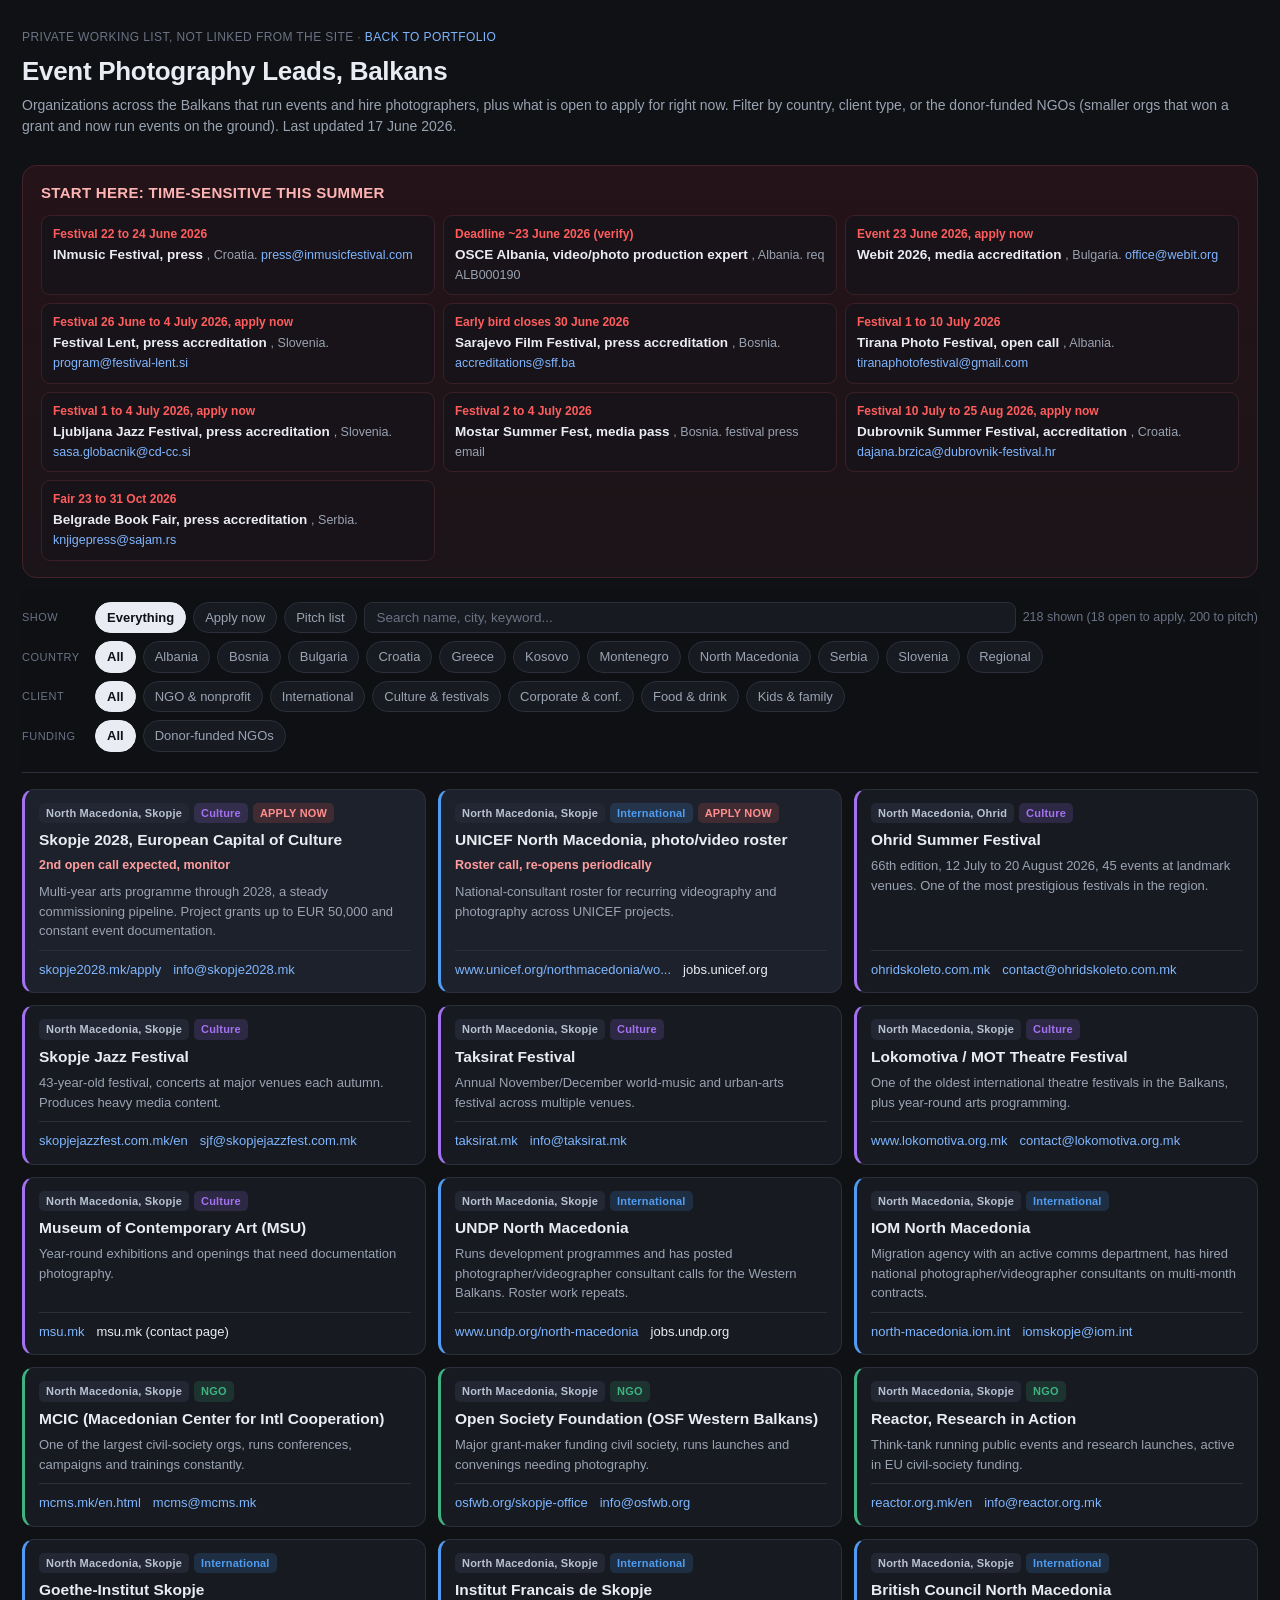
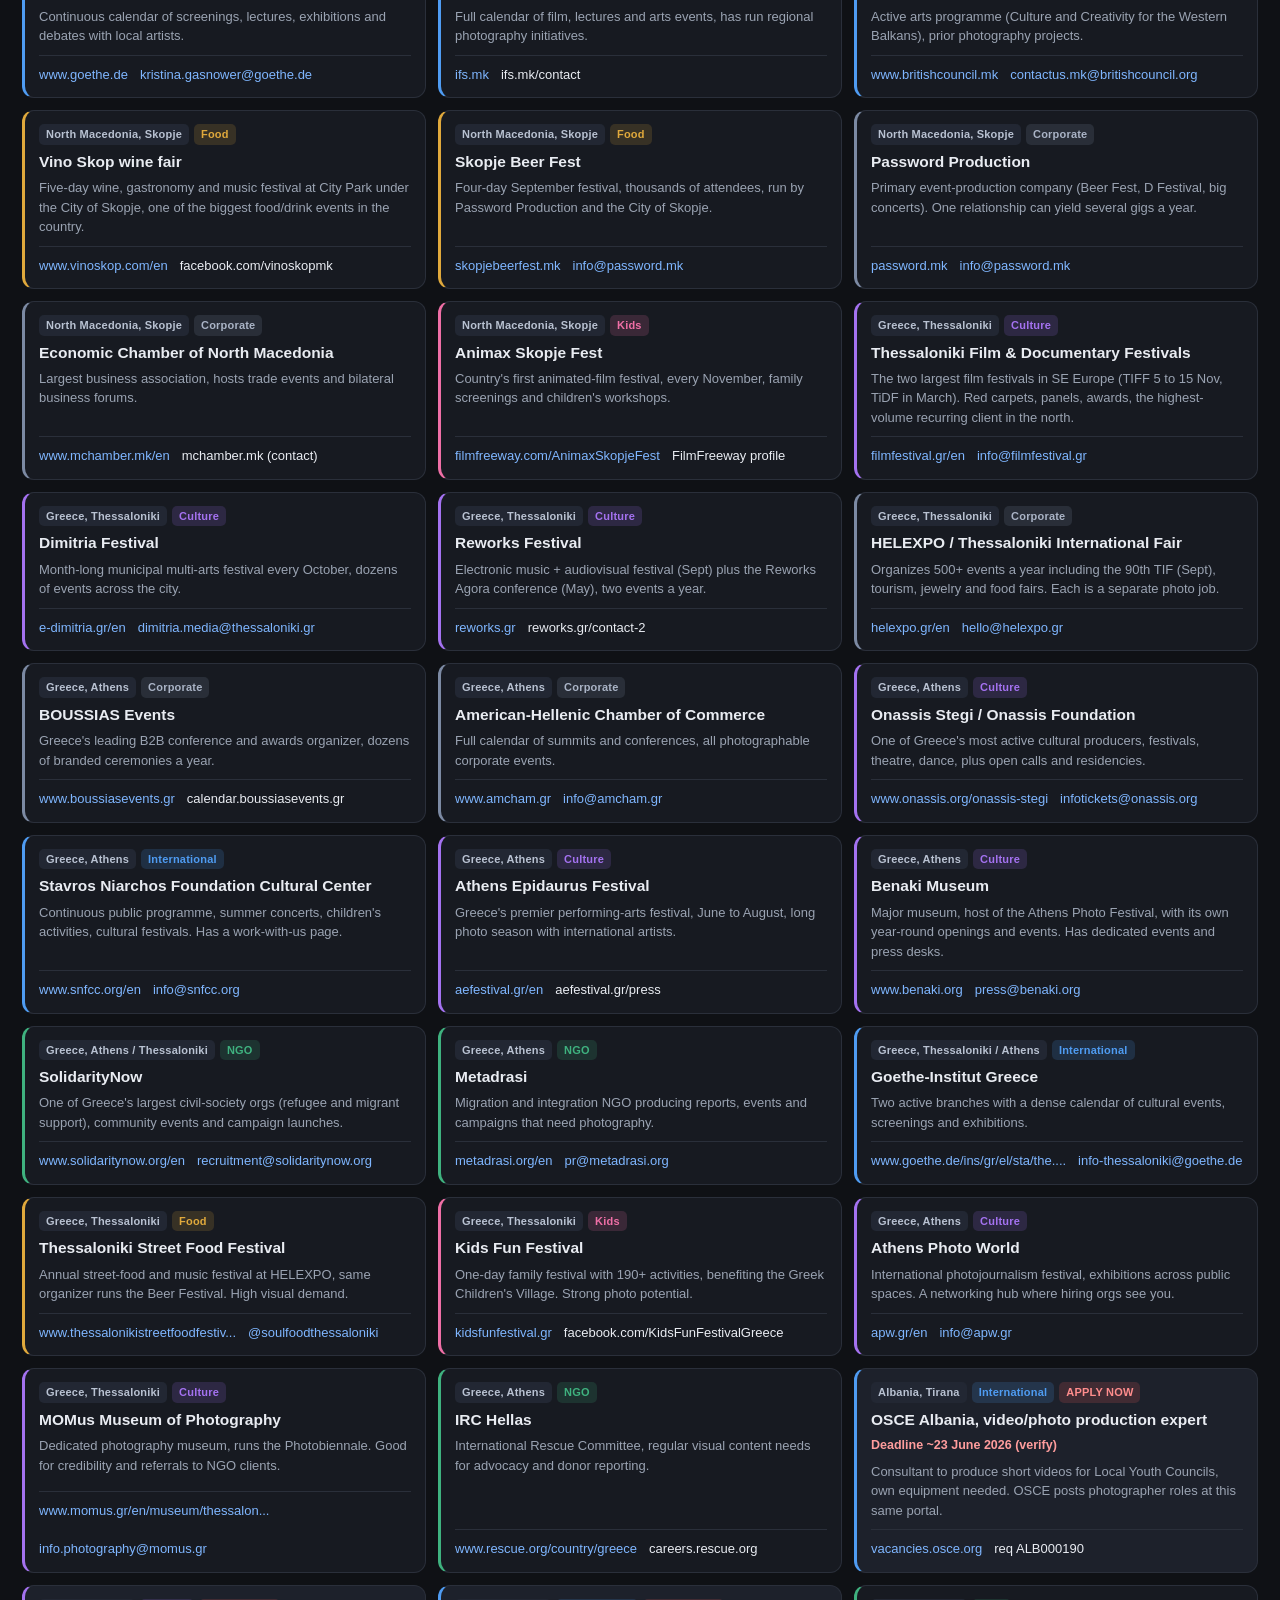
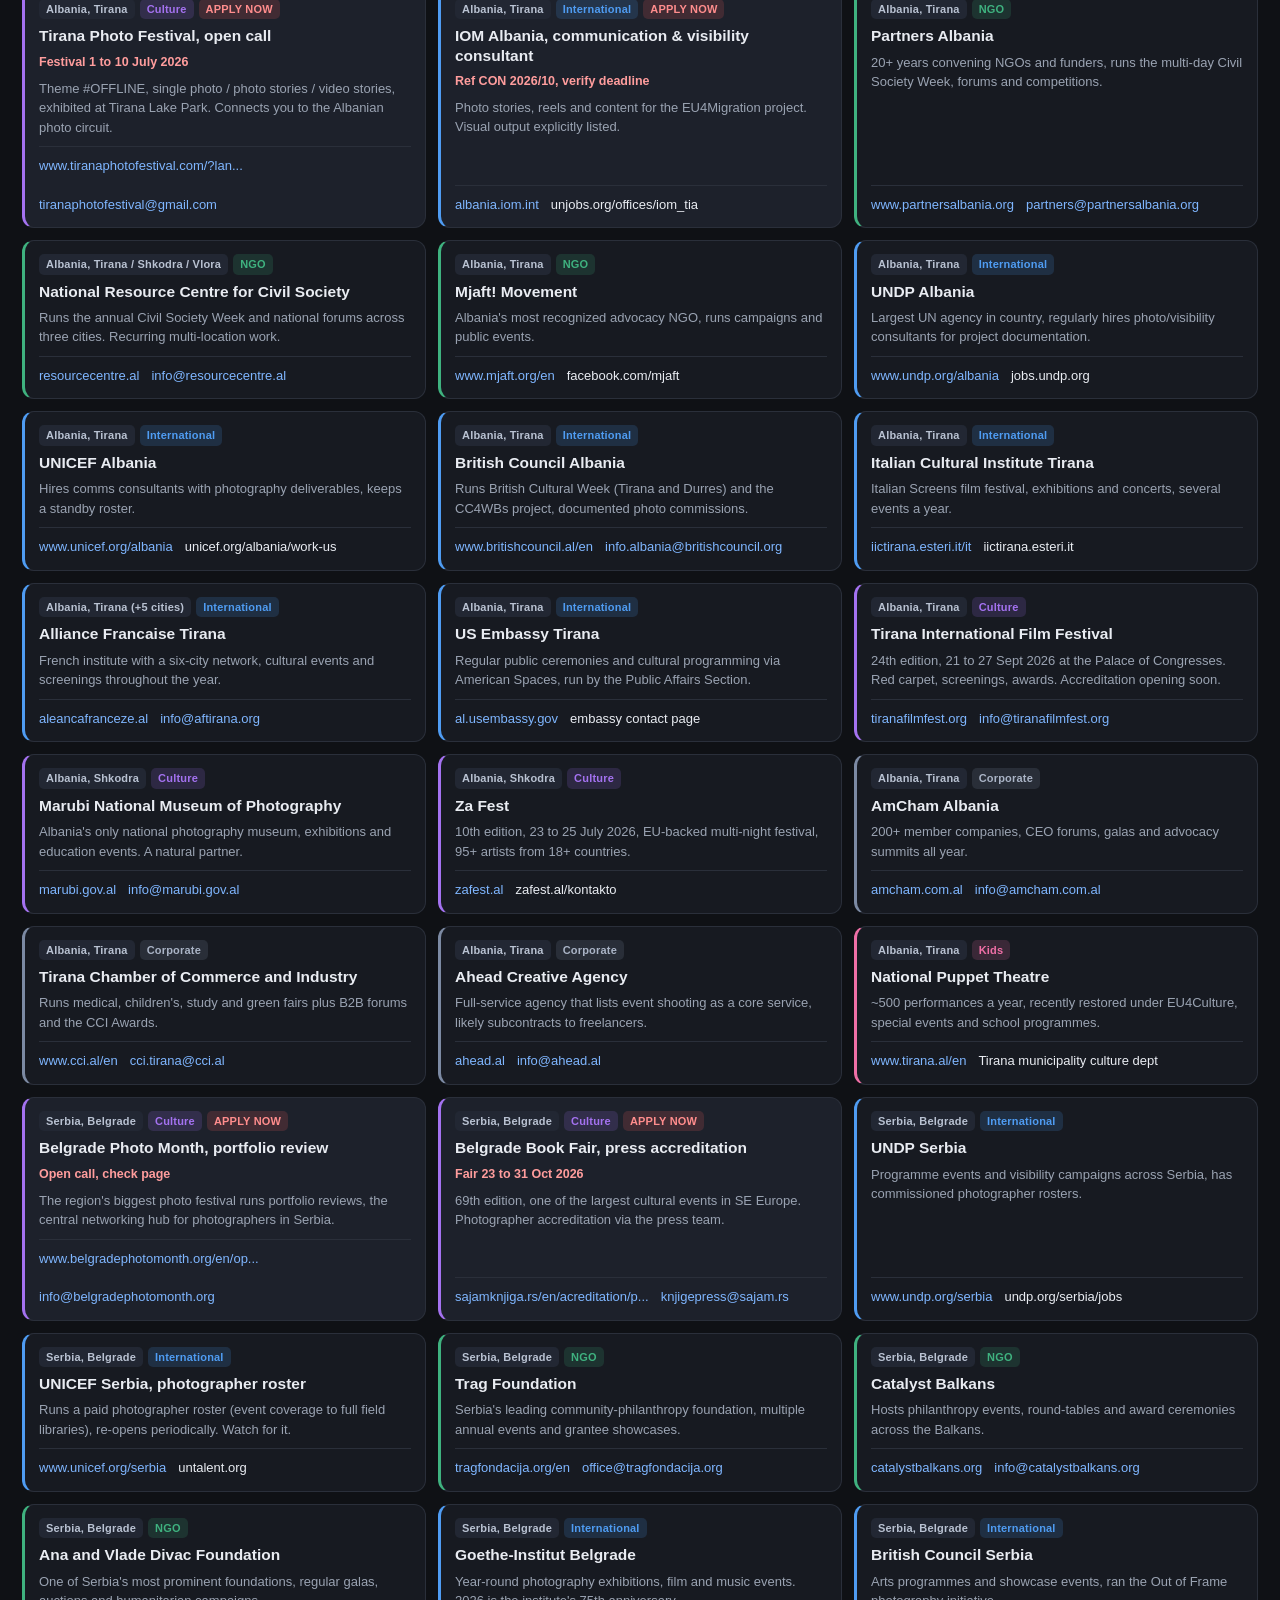
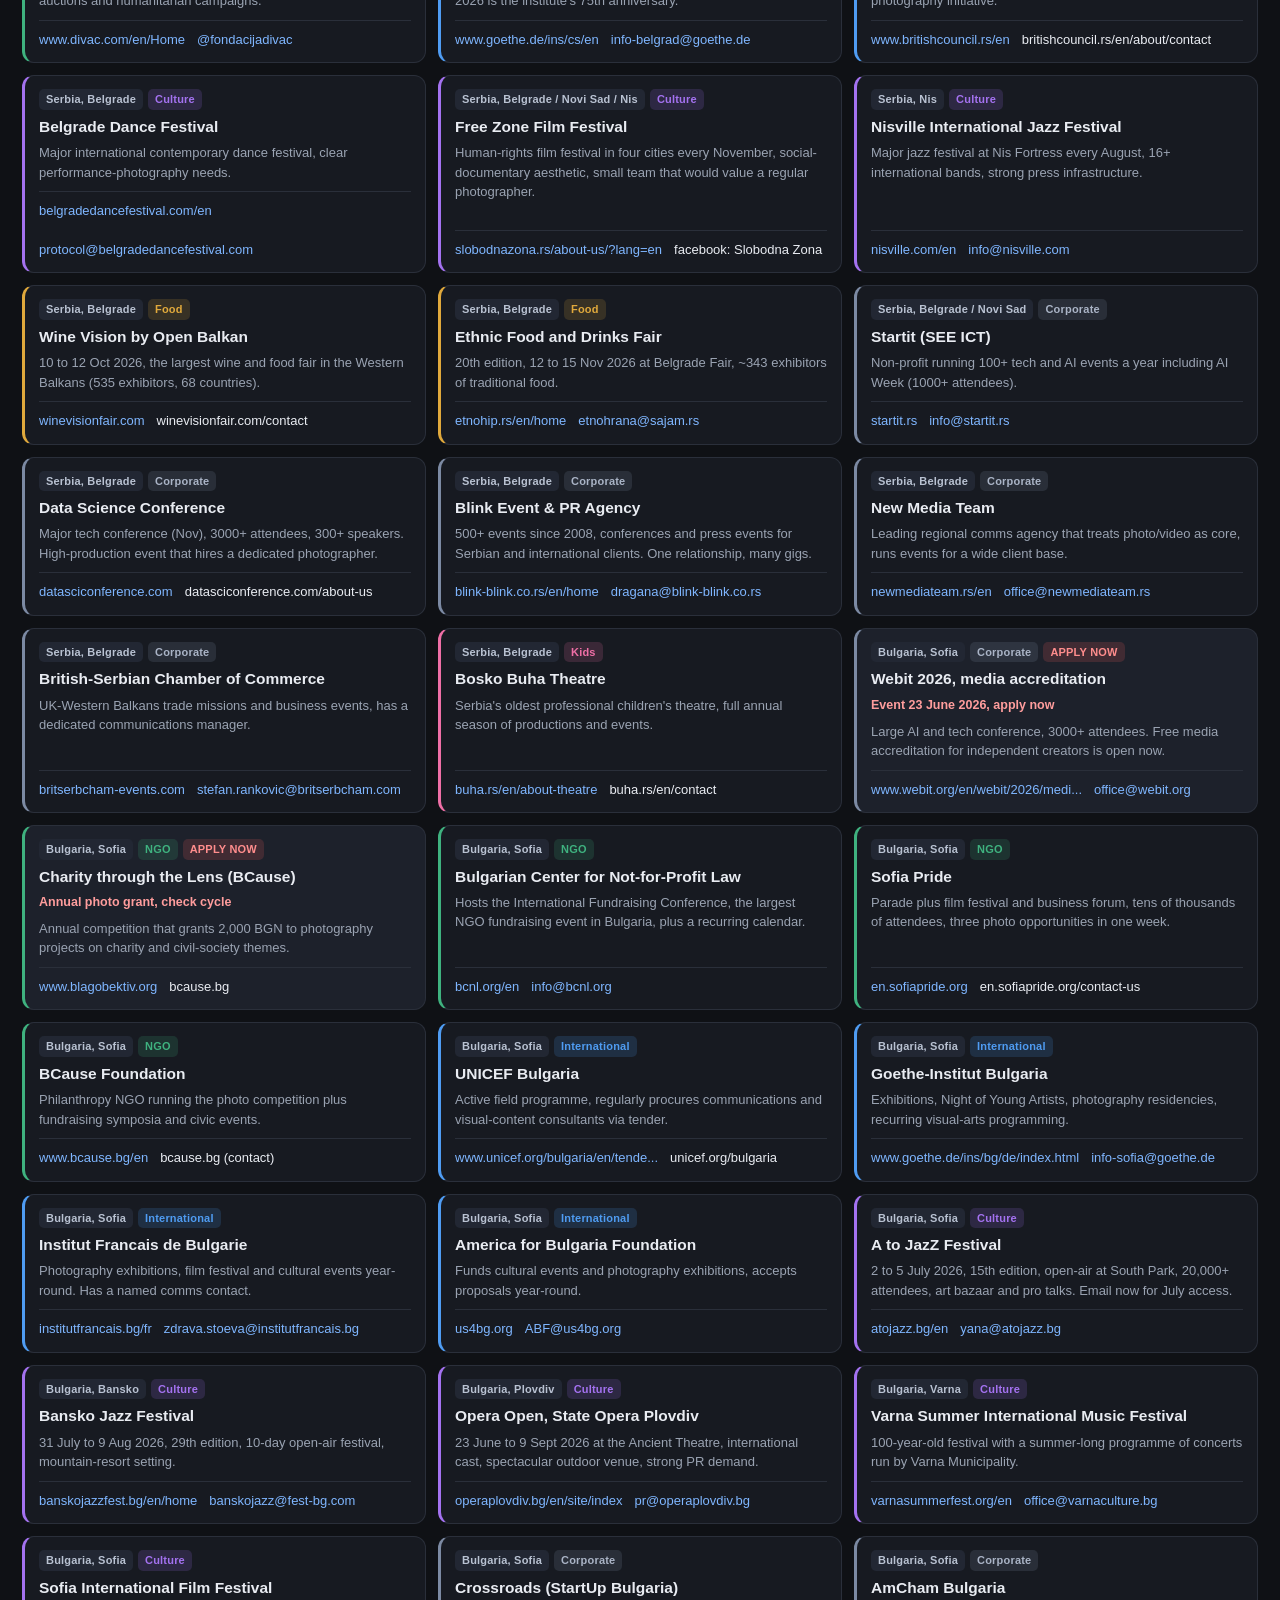
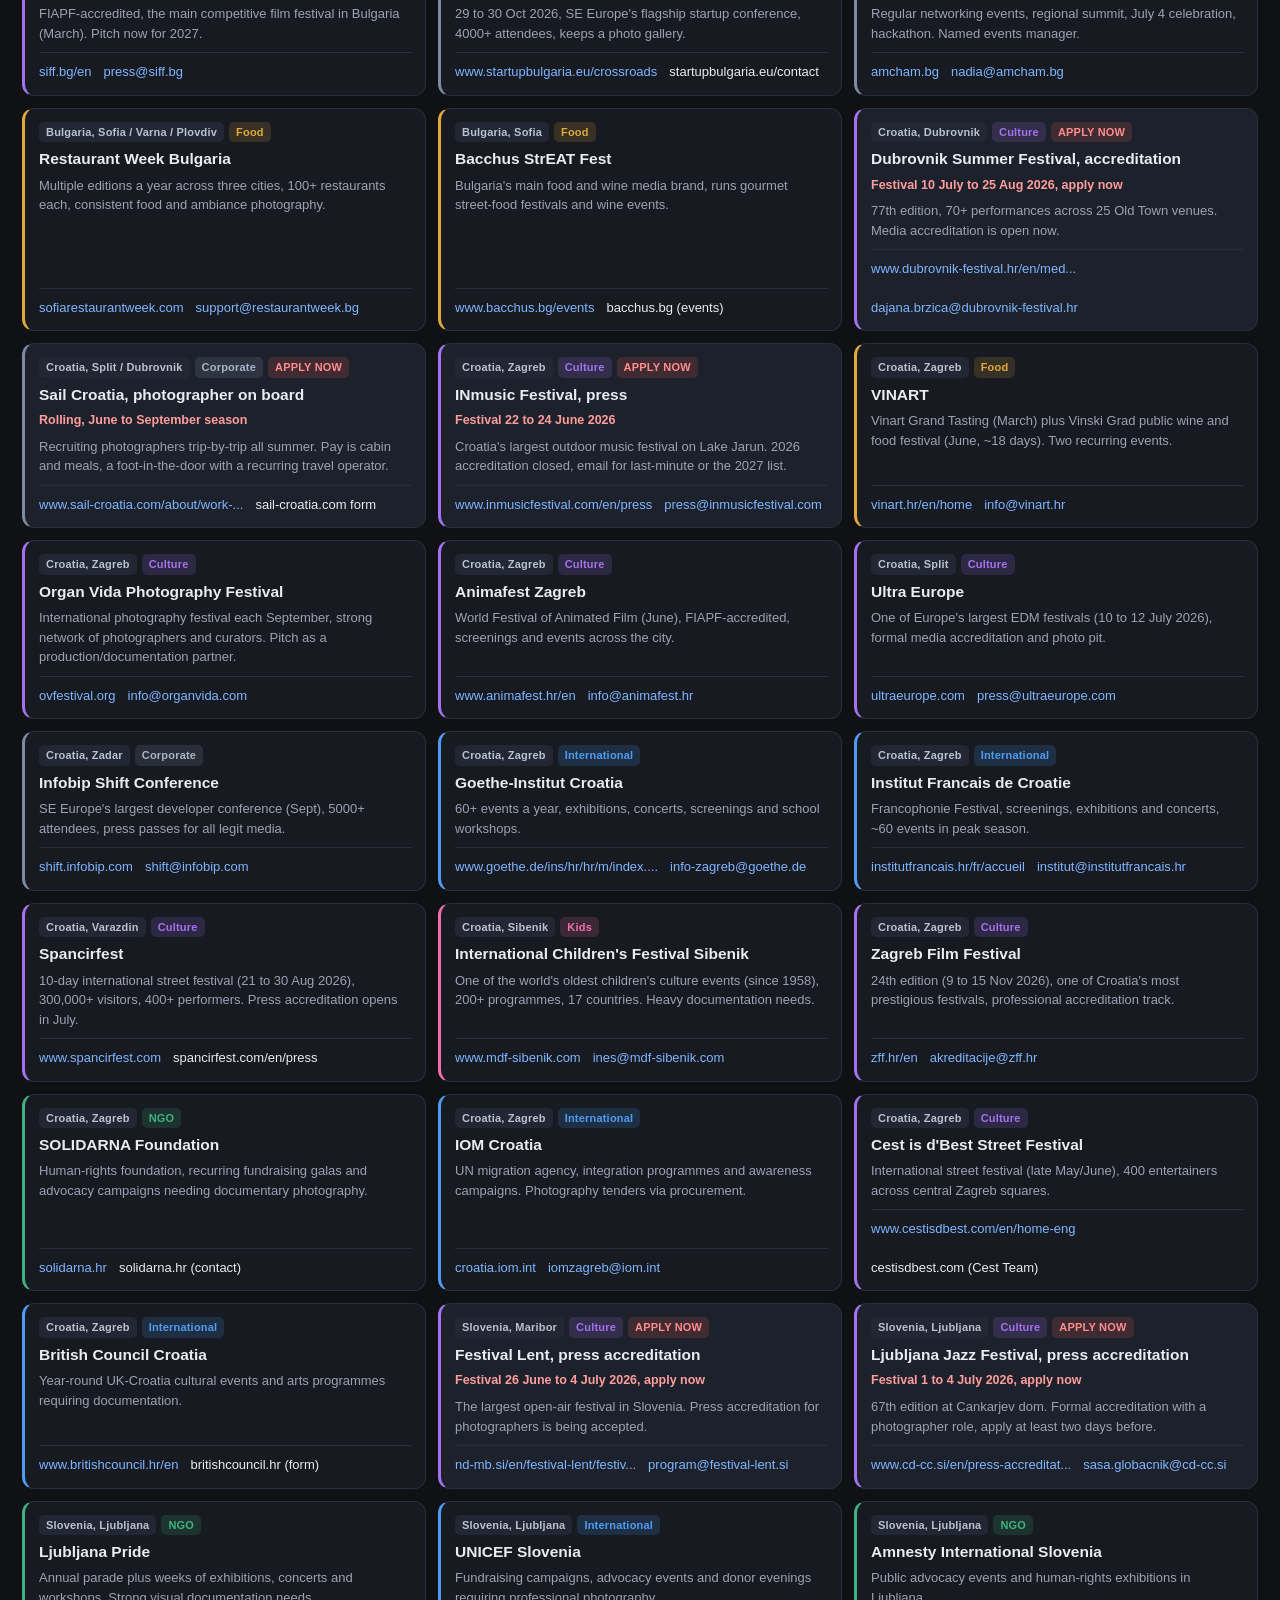
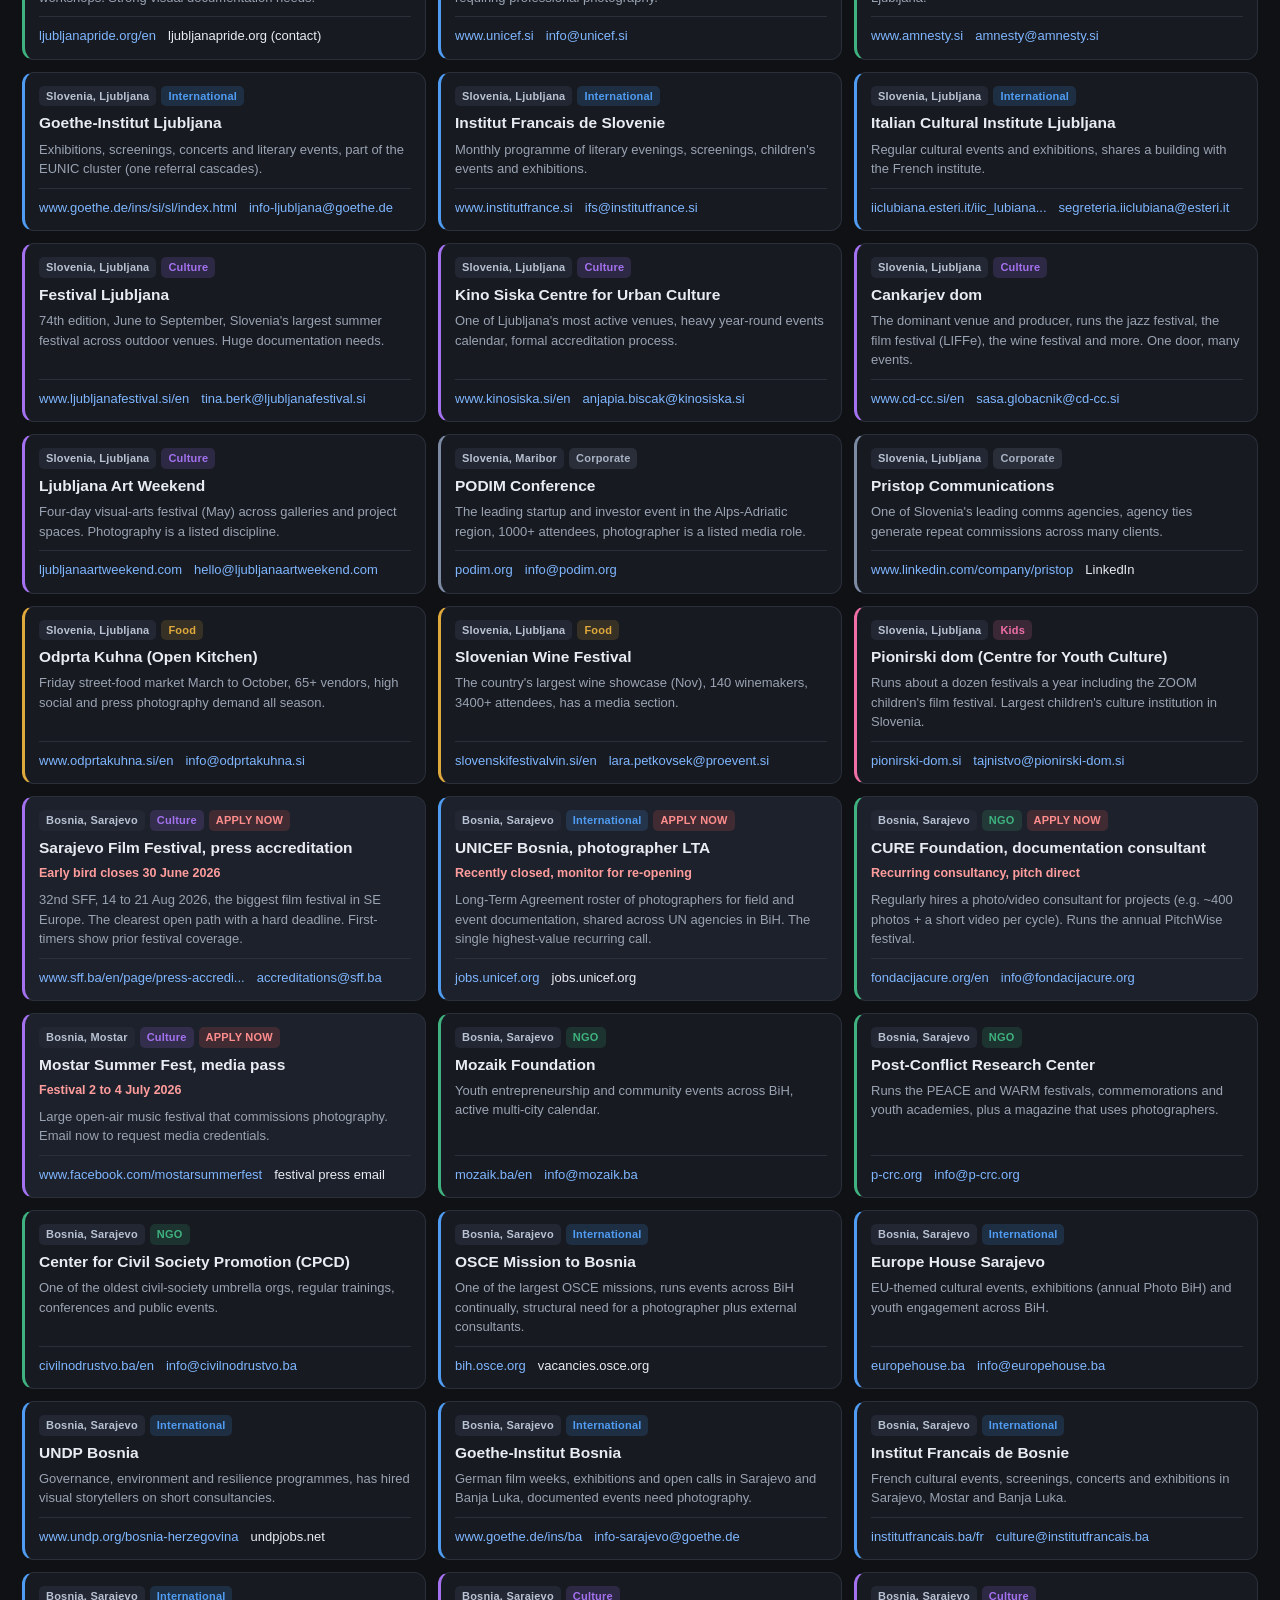
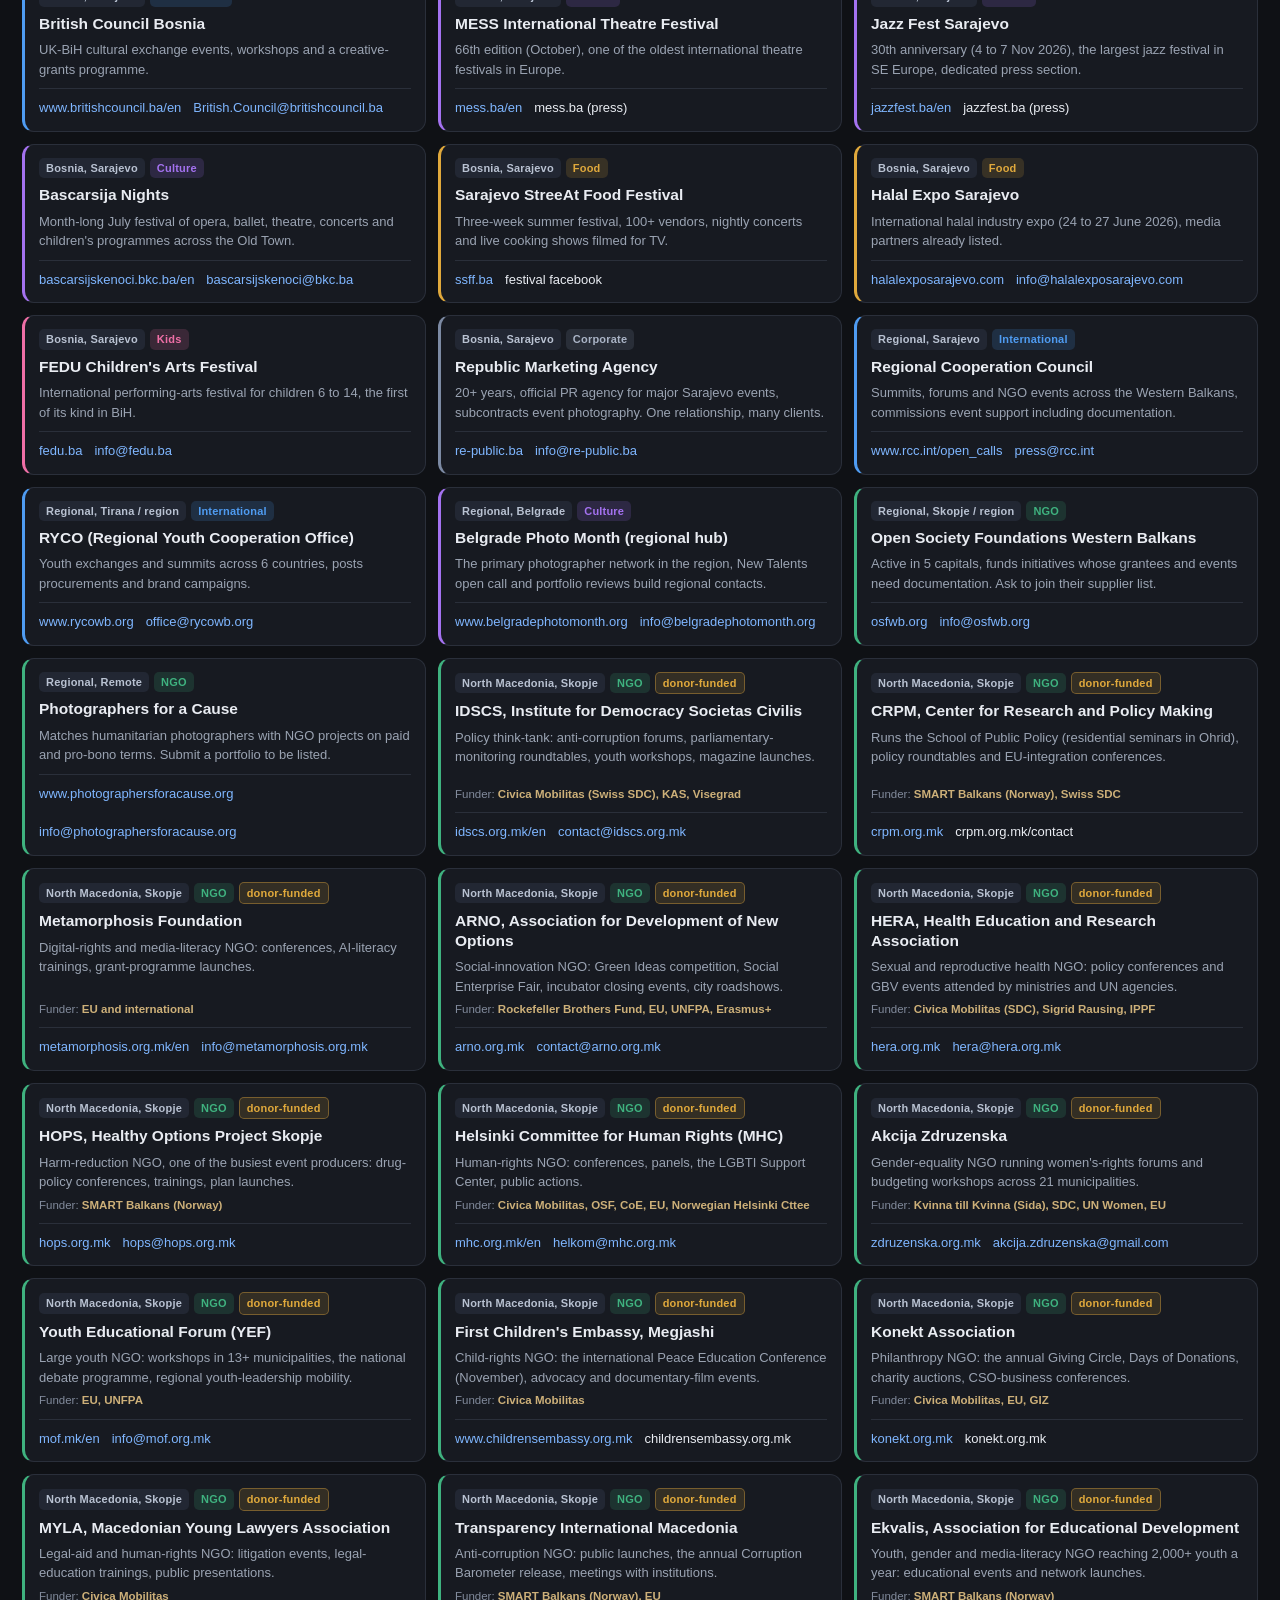
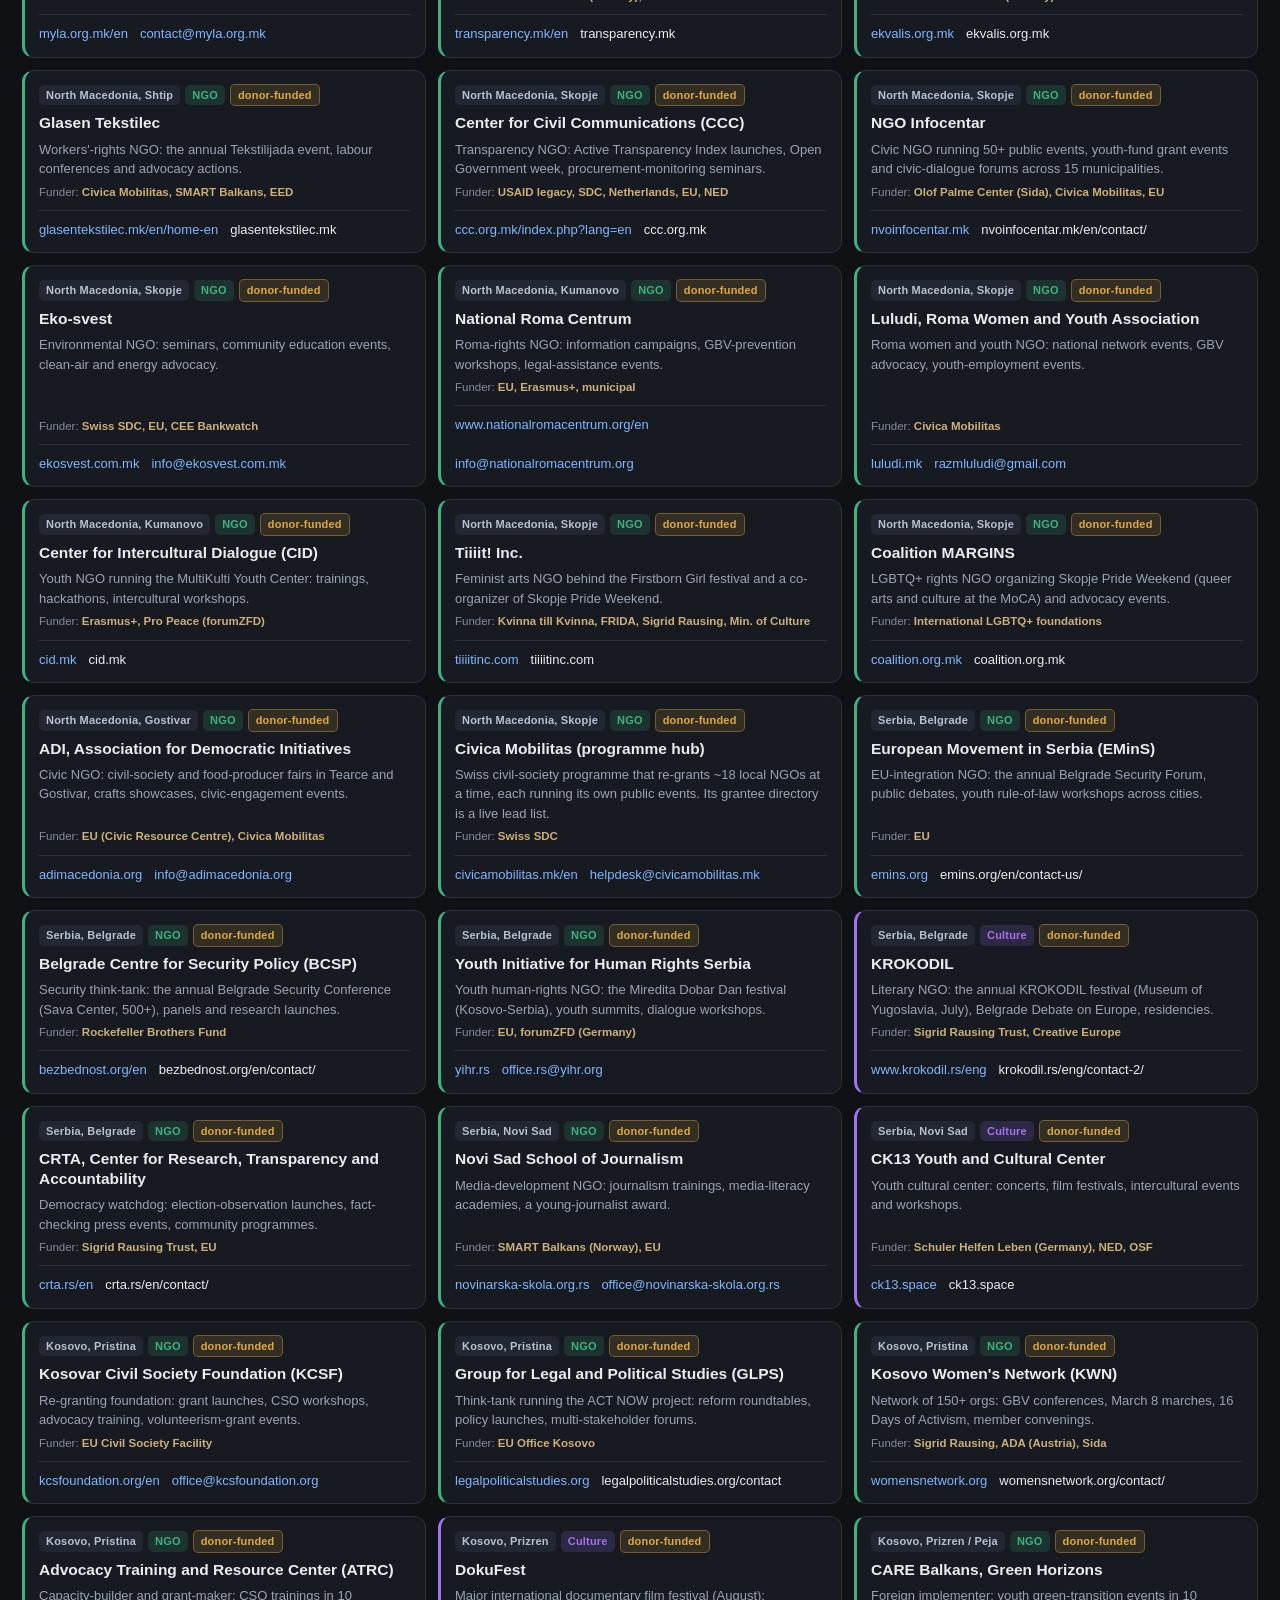
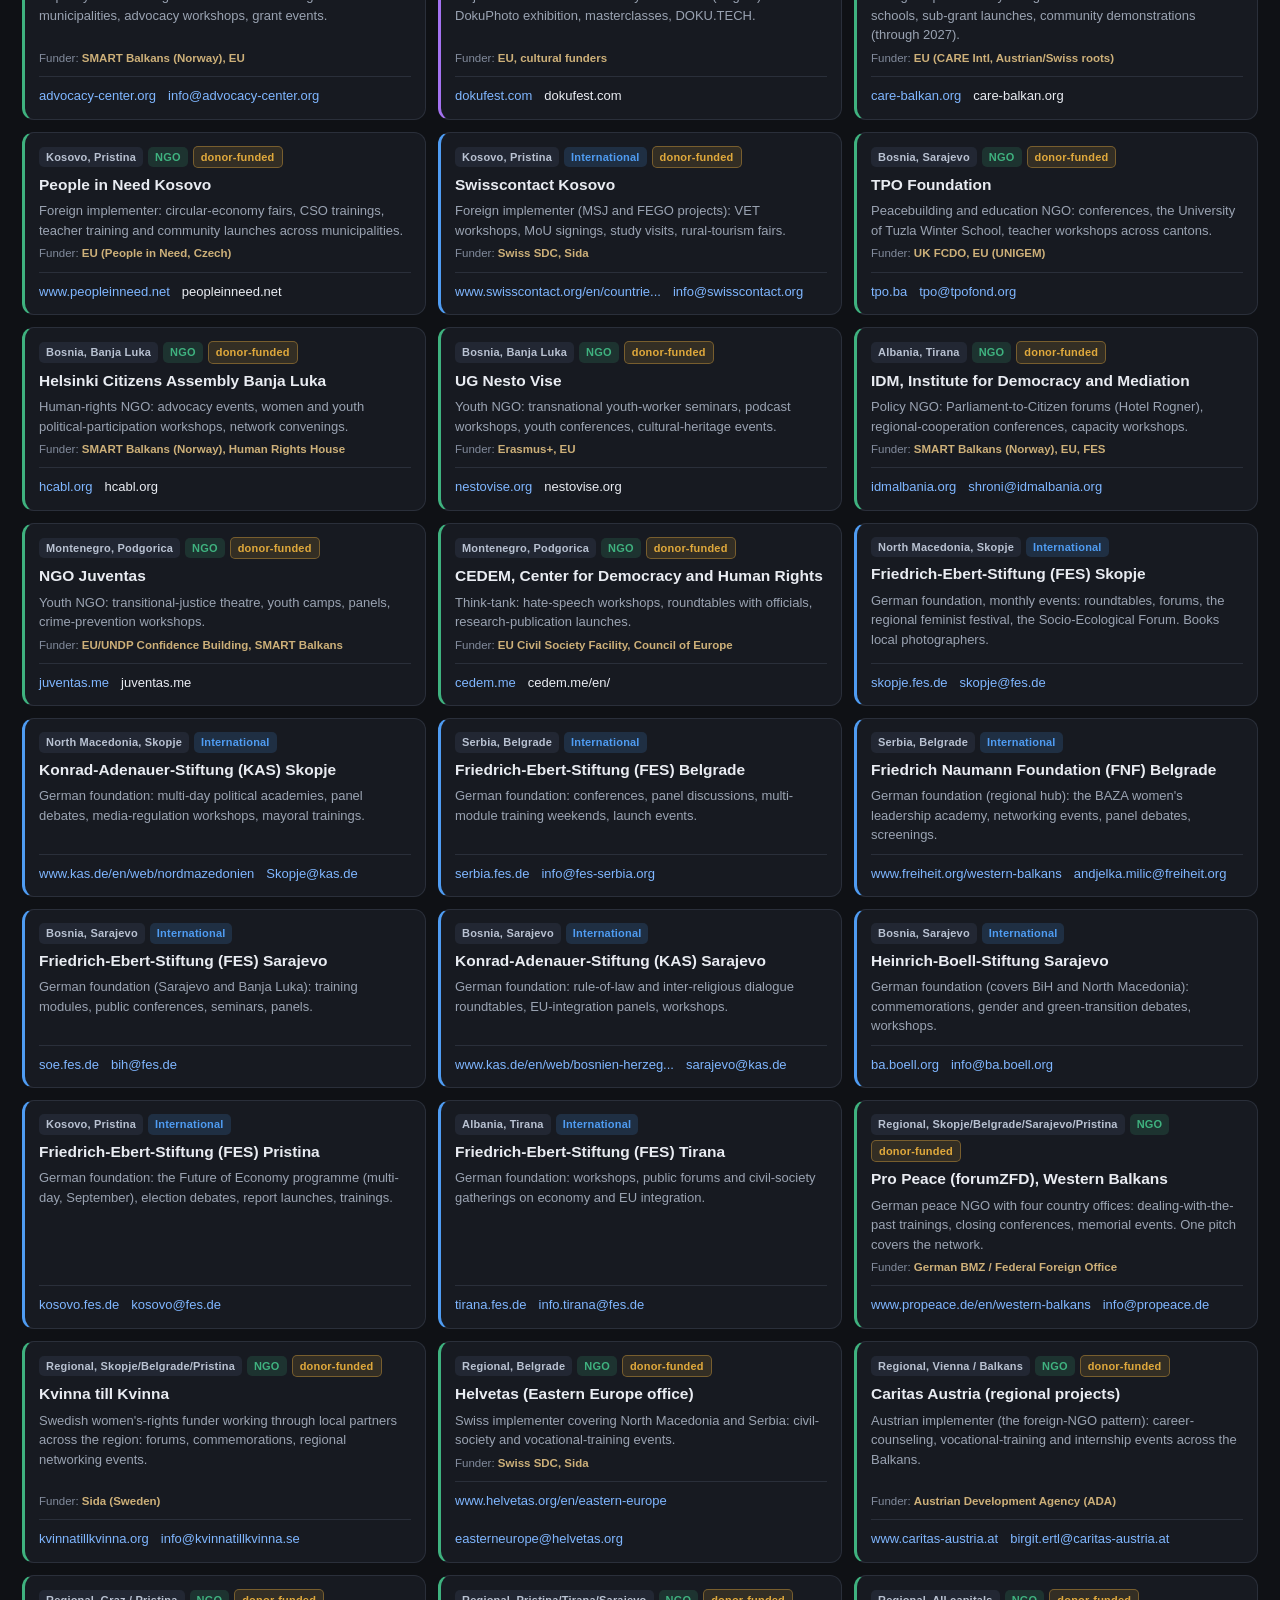
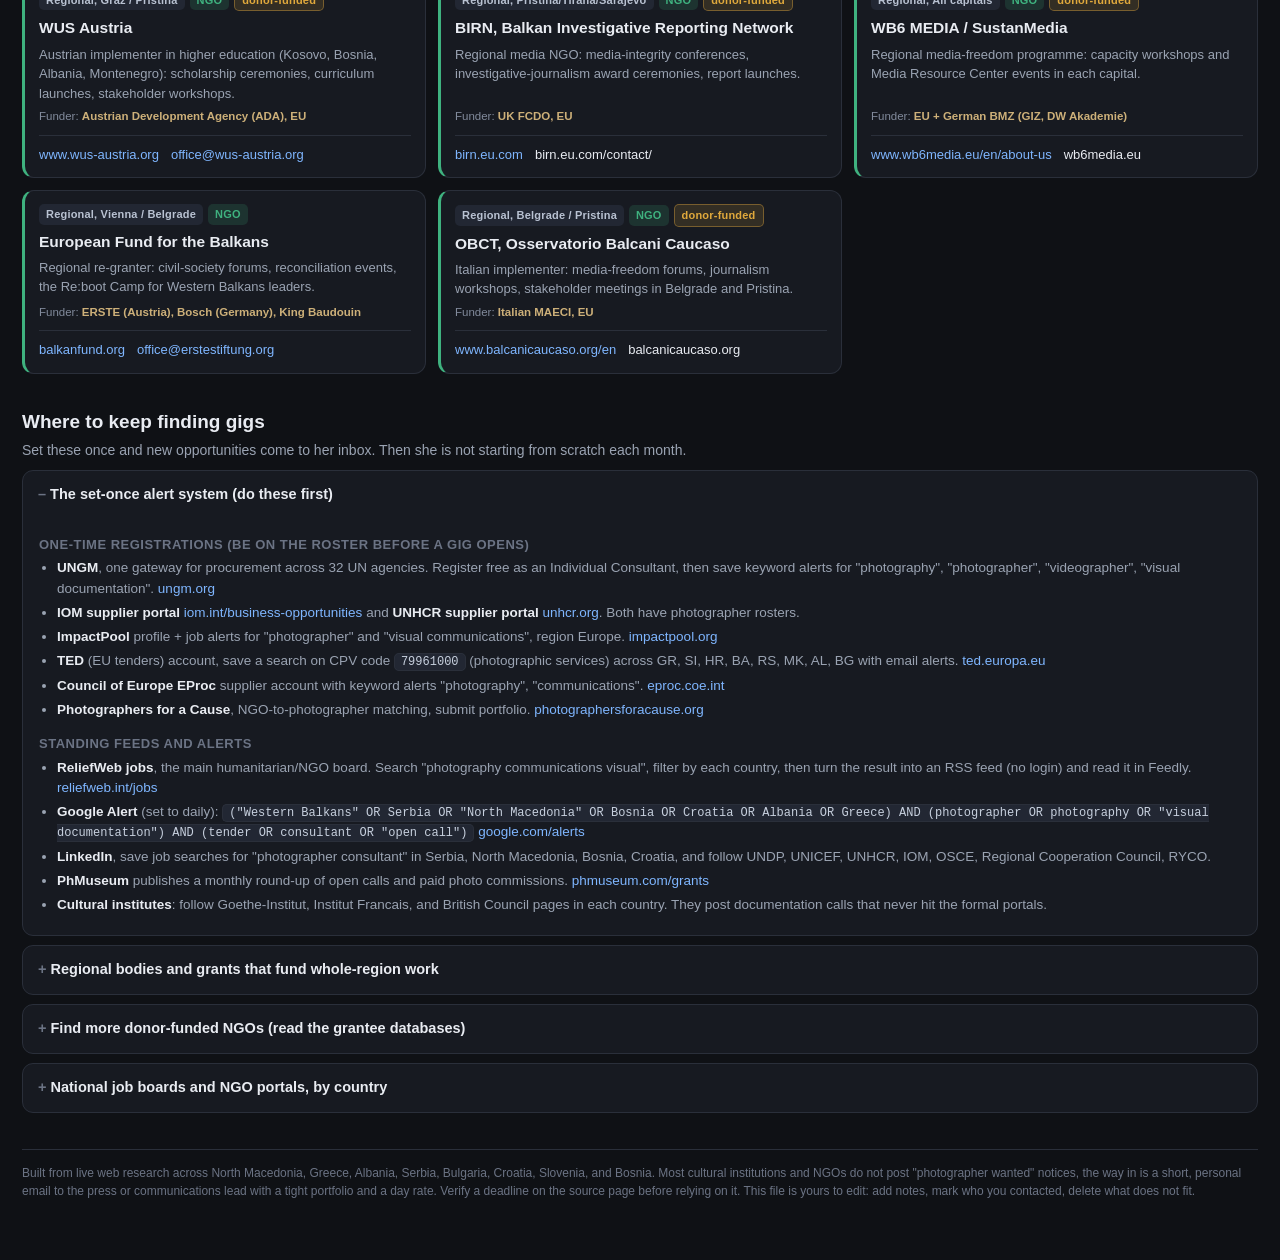
==== commit 1c1088bb: "Expand /jobs/ with donor-funded NGO layer + filter Adds ~64 smaller NGOs and foreign implementers th" ====
--- a/jobs/index.html
+++ b/jobs/index.html
@@ -59,7 +59,11 @@
   .tag.Food{background:rgba(224,169,60,.16);color:var(--food)}
   .tag.Kids{background:rgba(239,111,166,.16);color:var(--kids)}
   .tag.livebadge{background:rgba(255,93,93,.16);color:#ff8d8d}
+  .tag.funded{background:rgba(224,169,60,.14);color:var(--food);border:1px solid rgba(224,169,60,.4)}
+  .pill.fund.on[data-fund="yes"]{background:var(--food);border-color:var(--food);color:#1c1304}
   .why{color:var(--soft);font-size:13px;flex:1}
+  .donor{font-size:11.5px;color:#828b9c;margin-top:-2px}
+  .donor b{color:#cdb079;font-weight:600}
   .dl{font-size:12.5px;color:#ff9d9d;font-weight:600}
   .links{display:flex;flex-wrap:wrap;gap:12px;font-size:13px;padding-top:2px;border-top:1px solid var(--line);margin-top:2px}
   .links span{padding-top:7px}
@@ -86,7 +90,7 @@
 <header>
   <div style="font-size:12px;color:#6b7384;letter-spacing:.4px;text-transform:uppercase;margin-bottom:6px">Private working list, not linked from the site &middot; <a href="../" style="color:#7fb6ff">back to portfolio</a></div>
   <h1>Event Photography Leads, Balkans</h1>
-  <div class="sub">Organizations across 8 countries that run events and hire photographers, plus what is open to apply for right now. Filter by country and type of client. Last researched 17 June 2026.</div>
+  <div class="sub">Organizations across the Balkans that run events and hire photographers, plus what is open to apply for right now. Filter by country, client type, or the donor-funded NGOs (smaller orgs that won a grant and now run events on the ground). Last updated 17 June 2026.</div>
 </header>
 
 <div class="wrap">
@@ -119,6 +123,11 @@
       <span class="pill cat" data-v="Food">Food &amp; drink</span>
       <span class="pill cat" data-v="Kids">Kids &amp; family</span>
     </div>
+    <div class="row" id="fundRow">
+      <span class="lab">Funding</span>
+      <span class="pill fund on" data-fund="all">All</span>
+      <span class="pill fund" data-fund="yes">Donor-funded NGOs</span>
+    </div>
   </div>
 
   <div class="grid" id="grid"></div>
@@ -161,6 +170,30 @@
           <li><b>Creative Europe / CC4WBs</b>, EU culture funding open to Western Balkans residents, individual grants up to EUR 5,000. <a href="https://culture.ec.europa.eu/" target="_blank">culture.ec.europa.eu</a></li>
           <li><b>SALTO South East Europe</b>, ask to be in the referral directory for youth-event documentation. <a href="https://www.salto-youth.net/rc/see/" target="_blank">salto-youth.net</a></li>
         </ul>
+      </div>
+    </details>
+
+    <details>
+      <summary>Find more donor-funded NGOs (read the grantee databases)</summary>
+      <div class="body">
+        <p style="color:var(--soft);font-size:13.5px;margin:6px 0 2px">The smaller NGOs that hire are the ones that just won a grant. These databases list who won what, where it runs, and how to reach them. New names appear every funding round.</p>
+        <h4>Grantee lists (named NGOs, ready to pitch)</h4>
+        <ul>
+          <li><b>Civica Mobilitas</b> grantee directory, the Swiss-funded re-granter in North Macedonia. Its "addressar" is a live list of small local NGOs running events. <a href="https://civicamobilitas.mk/en/" target="_blank">civicamobilitas.mk</a></li>
+          <li><b>SMART Balkans</b> grants, the Norwegian-funded programme covering all six Western Balkan countries. <a href="https://smartbalkansproject.org/grants/" target="_blank">smartbalkansproject.org/grants</a></li>
+          <li><b>NED (National Endowment for Democracy)</b> grants database, searchable per country with project descriptions. <a href="https://www.ned.org/region/central-and-eastern-europe/" target="_blank">ned.org grants</a></li>
+          <li><b>Rockefeller Brothers Fund</b> and <b>Sigrid Rausing Trust</b> grantee pages, smaller intimate orgs with no in-house photographer. <a href="https://www.rbf.org/grantees" target="_blank">rbf.org/grantees</a>, <a href="https://www.sigrid-rausing-trust.org/grantees/" target="_blank">sigrid-rausing-trust.org</a></li>
+          <li><b>Western Balkans Fund</b> grantees (cross-border culture and youth projects). <a href="https://westernbalkansfund.org/our-grantees/" target="_blank">westernbalkansfund.org/our-grantees</a></li>
+        </ul>
+        <h4>Who-won-the-contract databases (the "Austrian NGO in Macedonia" pattern)</h4>
+        <ul>
+          <li><b>EU Financial Transparency System</b>, every EU grant beneficiary, searchable by country. <a href="https://ec.europa.eu/budget/financial-transparency-system/" target="_blank">ec.europa.eu FTS</a></li>
+          <li><b>TED</b> contract AWARD notices, who won EU-funded service contracts (search CPV 79961000 + photography). <a href="https://ted.europa.eu/" target="_blank">ted.europa.eu</a></li>
+          <li><b>Austrian Development Agency</b> projects (the Austrian-implementer pattern). <a href="https://www.entwicklung.at/en/ada/where-we-work" target="_blank">entwicklung.at</a></li>
+          <li><b>openaid.se</b> (Swedish Sida) and <b>UK DevTracker</b>, foreign implementers with Balkan projects. <a href="https://openaid.se/en/" target="_blank">openaid.se</a>, <a href="https://devtracker.fcdo.gov.uk/" target="_blank">devtracker.fcdo.gov.uk</a></li>
+          <li><b>Erasmus+</b> and <b>Creative Europe</b> project-results databases (youth and cultural NGOs that run exchanges and events). <a href="https://erasmus-plus.ec.europa.eu/projects" target="_blank">erasmus-plus projects</a></li>
+        </ul>
+        <p style="color:var(--soft);font-size:13.5px">How to use the result: email the project's communications lead, name the specific project and its funder, and offer local photo coverage for the next workshop, launch, or field visit. Donor-funded projects almost always have a visibility budget.</p>
       </div>
     </details>
 
@@ -358,11 +391,85 @@
 {n:"RYCO (Regional Youth Cooperation Office)",g:"Regional",city:"Tirana / region",cat:"International",t:"pitch",why:"Youth exchanges and summits across 6 countries, posts procurements and brand campaigns.",u:"https://www.rycowb.org/",k:"office@rycowb.org"},
 {n:"Belgrade Photo Month (regional hub)",g:"Regional",city:"Belgrade",cat:"Culture",t:"pitch",why:"The primary photographer network in the region, New Talents open call and portfolio reviews build regional contacts.",u:"https://www.belgradephotomonth.org/",k:"info@belgradephotomonth.org"},
 {n:"Open Society Foundations Western Balkans",g:"Regional",city:"Skopje / region",cat:"NGO",t:"pitch",why:"Active in 5 capitals, funds initiatives whose grantees and events need documentation. Ask to join their supplier list.",u:"https://osfwb.org/",k:"info@osfwb.org"},
-{n:"Photographers for a Cause",g:"Regional",city:"Remote",cat:"NGO",t:"pitch",why:"Matches humanitarian photographers with NGO projects on paid and pro-bono terms. Submit a portfolio to be listed.",u:"https://www.photographersforacause.org/",k:"info@photographersforacause.org"}
+{n:"Photographers for a Cause",g:"Regional",city:"Remote",cat:"NGO",t:"pitch",why:"Matches humanitarian photographers with NGO projects on paid and pro-bono terms. Submit a portfolio to be listed.",u:"https://www.photographersforacause.org/",k:"info@photographersforacause.org"},
+
+/* ===== DONOR-FUNDED NGOs and FOREIGN IMPLEMENTERS (added 17 June 2026): smaller orgs that won a grant and now run events on the ground ===== */
+/* North Macedonia */
+{n:"IDSCS, Institute for Democracy Societas Civilis",g:"North Macedonia",city:"Skopje",cat:"NGO",t:"pitch",funded:true,donor:"Civica Mobilitas (Swiss SDC), KAS, Visegrad",why:"Policy think-tank: anti-corruption forums, parliamentary-monitoring roundtables, youth workshops, magazine launches.",u:"https://idscs.org.mk/en/",k:"contact@idscs.org.mk"},
+{n:"CRPM, Center for Research and Policy Making",g:"North Macedonia",city:"Skopje",cat:"NGO",t:"pitch",funded:true,donor:"SMART Balkans (Norway), Swiss SDC",why:"Runs the School of Public Policy (residential seminars in Ohrid), policy roundtables and EU-integration conferences.",u:"https://crpm.org.mk",k:"crpm.org.mk/contact"},
+{n:"Metamorphosis Foundation",g:"North Macedonia",city:"Skopje",cat:"NGO",t:"pitch",funded:true,donor:"EU and international",why:"Digital-rights and media-literacy NGO: conferences, AI-literacy trainings, grant-programme launches.",u:"https://metamorphosis.org.mk/en/",k:"info@metamorphosis.org.mk"},
+{n:"ARNO, Association for Development of New Options",g:"North Macedonia",city:"Skopje",cat:"NGO",t:"pitch",funded:true,donor:"Rockefeller Brothers Fund, EU, UNFPA, Erasmus+",why:"Social-innovation NGO: Green Ideas competition, Social Enterprise Fair, incubator closing events, city roadshows.",u:"https://arno.org.mk",k:"contact@arno.org.mk"},
+{n:"HERA, Health Education and Research Association",g:"North Macedonia",city:"Skopje",cat:"NGO",t:"pitch",funded:true,donor:"Civica Mobilitas (SDC), Sigrid Rausing, IPPF",why:"Sexual and reproductive health NGO: policy conferences and GBV events attended by ministries and UN agencies.",u:"https://hera.org.mk",k:"hera@hera.org.mk"},
+{n:"HOPS, Healthy Options Project Skopje",g:"North Macedonia",city:"Skopje",cat:"NGO",t:"pitch",funded:true,donor:"SMART Balkans (Norway)",why:"Harm-reduction NGO, one of the busiest event producers: drug-policy conferences, trainings, plan launches.",u:"https://hops.org.mk",k:"hops@hops.org.mk"},
+{n:"Helsinki Committee for Human Rights (MHC)",g:"North Macedonia",city:"Skopje",cat:"NGO",t:"pitch",funded:true,donor:"Civica Mobilitas, OSF, CoE, EU, Norwegian Helsinki Cttee",why:"Human-rights NGO: conferences, panels, the LGBTI Support Center, public actions.",u:"https://mhc.org.mk/en/",k:"helkom@mhc.org.mk"},
+{n:"Akcija Zdruzenska",g:"North Macedonia",city:"Skopje",cat:"NGO",t:"pitch",funded:true,donor:"Kvinna till Kvinna (Sida), SDC, UN Women, EU",why:"Gender-equality NGO running women's-rights forums and budgeting workshops across 21 municipalities.",u:"https://zdruzenska.org.mk",k:"akcija.zdruzenska@gmail.com"},
+{n:"Youth Educational Forum (YEF)",g:"North Macedonia",city:"Skopje",cat:"NGO",t:"pitch",funded:true,donor:"EU, UNFPA",why:"Large youth NGO: workshops in 13+ municipalities, the national debate programme, regional youth-leadership mobility.",u:"https://mof.mk/en/",k:"info@mof.org.mk"},
+{n:"First Children's Embassy, Megjashi",g:"North Macedonia",city:"Skopje",cat:"NGO",t:"pitch",funded:true,donor:"Civica Mobilitas",why:"Child-rights NGO: the international Peace Education Conference (November), advocacy and documentary-film events.",u:"http://www.childrensembassy.org.mk",k:"childrensembassy.org.mk"},
+{n:"Konekt Association",g:"North Macedonia",city:"Skopje",cat:"NGO",t:"pitch",funded:true,donor:"Civica Mobilitas, EU, GIZ",why:"Philanthropy NGO: the annual Giving Circle, Days of Donations, charity auctions, CSO-business conferences.",u:"https://konekt.org.mk",k:"konekt.org.mk"},
+{n:"MYLA, Macedonian Young Lawyers Association",g:"North Macedonia",city:"Skopje",cat:"NGO",t:"pitch",funded:true,donor:"Civica Mobilitas",why:"Legal-aid and human-rights NGO: litigation events, legal-education trainings, public presentations.",u:"https://myla.org.mk/en/",k:"contact@myla.org.mk"},
+{n:"Transparency International Macedonia",g:"North Macedonia",city:"Skopje",cat:"NGO",t:"pitch",funded:true,donor:"SMART Balkans (Norway), EU",why:"Anti-corruption NGO: public launches, the annual Corruption Barometer release, meetings with institutions.",u:"https://transparency.mk/en/",k:"transparency.mk"},
+{n:"Ekvalis, Association for Educational Development",g:"North Macedonia",city:"Skopje",cat:"NGO",t:"pitch",funded:true,donor:"SMART Balkans (Norway)",why:"Youth, gender and media-literacy NGO reaching 2,000+ youth a year: educational events and network launches.",u:"https://ekvalis.org.mk",k:"ekvalis.org.mk"},
+{n:"Glasen Tekstilec",g:"North Macedonia",city:"Shtip",cat:"NGO",t:"pitch",funded:true,donor:"Civica Mobilitas, SMART Balkans, EED",why:"Workers'-rights NGO: the annual Tekstilijada event, labour conferences and advocacy actions.",u:"https://glasentekstilec.mk/en/home-en/",k:"glasentekstilec.mk"},
+{n:"Center for Civil Communications (CCC)",g:"North Macedonia",city:"Skopje",cat:"NGO",t:"pitch",funded:true,donor:"USAID legacy, SDC, Netherlands, EU, NED",why:"Transparency NGO: Active Transparency Index launches, Open Government week, procurement-monitoring seminars.",u:"https://ccc.org.mk/index.php?lang=en",k:"ccc.org.mk"},
+{n:"NGO Infocentar",g:"North Macedonia",city:"Skopje",cat:"NGO",t:"pitch",funded:true,donor:"Olof Palme Center (Sida), Civica Mobilitas, EU",why:"Civic NGO running 50+ public events, youth-fund grant events and civic-dialogue forums across 15 municipalities.",u:"https://nvoinfocentar.mk",k:"nvoinfocentar.mk/en/contact/"},
+{n:"Eko-svest",g:"North Macedonia",city:"Skopje",cat:"NGO",t:"pitch",funded:true,donor:"Swiss SDC, EU, CEE Bankwatch",why:"Environmental NGO: seminars, community education events, clean-air and energy advocacy.",u:"https://ekosvest.com.mk",k:"info@ekosvest.com.mk"},
+{n:"National Roma Centrum",g:"North Macedonia",city:"Kumanovo",cat:"NGO",t:"pitch",funded:true,donor:"EU, Erasmus+, municipal",why:"Roma-rights NGO: information campaigns, GBV-prevention workshops, legal-assistance events.",u:"http://www.nationalromacentrum.org/en/",k:"info@nationalromacentrum.org"},
+{n:"Luludi, Roma Women and Youth Association",g:"North Macedonia",city:"Skopje",cat:"NGO",t:"pitch",funded:true,donor:"Civica Mobilitas",why:"Roma women and youth NGO: national network events, GBV advocacy, youth-employment events.",u:"https://luludi.mk",k:"razmluludi@gmail.com"},
+{n:"Center for Intercultural Dialogue (CID)",g:"North Macedonia",city:"Kumanovo",cat:"NGO",t:"pitch",funded:true,donor:"Erasmus+, Pro Peace (forumZFD)",why:"Youth NGO running the MultiKulti Youth Center: trainings, hackathons, intercultural workshops.",u:"https://cid.mk",k:"cid.mk"},
+{n:"Tiiiit! Inc.",g:"North Macedonia",city:"Skopje",cat:"NGO",t:"pitch",funded:true,donor:"Kvinna till Kvinna, FRIDA, Sigrid Rausing, Min. of Culture",why:"Feminist arts NGO behind the Firstborn Girl festival and a co-organizer of Skopje Pride Weekend.",u:"https://tiiiitinc.com",k:"tiiiitinc.com"},
+{n:"Coalition MARGINS",g:"North Macedonia",city:"Skopje",cat:"NGO",t:"pitch",funded:true,donor:"International LGBTQ+ foundations",why:"LGBTQ+ rights NGO organizing Skopje Pride Weekend (queer arts and culture at the MoCA) and advocacy events.",u:"https://coalition.org.mk",k:"coalition.org.mk"},
+{n:"ADI, Association for Democratic Initiatives",g:"North Macedonia",city:"Gostivar",cat:"NGO",t:"pitch",funded:true,donor:"EU (Civic Resource Centre), Civica Mobilitas",why:"Civic NGO: civil-society and food-producer fairs in Tearce and Gostivar, crafts showcases, civic-engagement events.",u:"https://adimacedonia.org",k:"info@adimacedonia.org"},
+{n:"Civica Mobilitas (programme hub)",g:"North Macedonia",city:"Skopje",cat:"NGO",t:"pitch",funded:true,donor:"Swiss SDC",why:"Swiss civil-society programme that re-grants ~18 local NGOs at a time, each running its own public events. Its grantee directory is a live lead list.",u:"https://civicamobilitas.mk/en/",k:"helpdesk@civicamobilitas.mk"},
+/* Serbia */
+{n:"European Movement in Serbia (EMinS)",g:"Serbia",city:"Belgrade",cat:"NGO",t:"pitch",funded:true,donor:"EU",why:"EU-integration NGO: the annual Belgrade Security Forum, public debates, youth rule-of-law workshops across cities.",u:"https://emins.org",k:"emins.org/en/contact-us/"},
+{n:"Belgrade Centre for Security Policy (BCSP)",g:"Serbia",city:"Belgrade",cat:"NGO",t:"pitch",funded:true,donor:"Rockefeller Brothers Fund",why:"Security think-tank: the annual Belgrade Security Conference (Sava Center, 500+), panels and research launches.",u:"https://bezbednost.org/en/",k:"bezbednost.org/en/contact/"},
+{n:"Youth Initiative for Human Rights Serbia",g:"Serbia",city:"Belgrade",cat:"NGO",t:"pitch",funded:true,donor:"EU, forumZFD (Germany)",why:"Youth human-rights NGO: the Miredita Dobar Dan festival (Kosovo-Serbia), youth summits, dialogue workshops.",u:"https://yihr.rs",k:"office.rs@yihr.org"},
+{n:"KROKODIL",g:"Serbia",city:"Belgrade",cat:"Culture",t:"pitch",funded:true,donor:"Sigrid Rausing Trust, Creative Europe",why:"Literary NGO: the annual KROKODIL festival (Museum of Yugoslavia, July), Belgrade Debate on Europe, residencies.",u:"https://www.krokodil.rs/eng",k:"krokodil.rs/eng/contact-2/"},
+{n:"CRTA, Center for Research, Transparency and Accountability",g:"Serbia",city:"Belgrade",cat:"NGO",t:"pitch",funded:true,donor:"Sigrid Rausing Trust, EU",why:"Democracy watchdog: election-observation launches, fact-checking press events, community programmes.",u:"https://crta.rs/en/",k:"crta.rs/en/contact/"},
+{n:"Novi Sad School of Journalism",g:"Serbia",city:"Novi Sad",cat:"NGO",t:"pitch",funded:true,donor:"SMART Balkans (Norway), EU",why:"Media-development NGO: journalism trainings, media-literacy academies, a young-journalist award.",u:"https://novinarska-skola.org.rs",k:"office@novinarska-skola.org.rs"},
+{n:"CK13 Youth and Cultural Center",g:"Serbia",city:"Novi Sad",cat:"Culture",t:"pitch",funded:true,donor:"Schuler Helfen Leben (Germany), NED, OSF",why:"Youth cultural center: concerts, film festivals, intercultural events and workshops.",u:"https://ck13.space",k:"ck13.space"},
+/* Kosovo */
+{n:"Kosovar Civil Society Foundation (KCSF)",g:"Kosovo",city:"Pristina",cat:"NGO",t:"pitch",funded:true,donor:"EU Civil Society Facility",why:"Re-granting foundation: grant launches, CSO workshops, advocacy training, volunteerism-grant events.",u:"https://kcsfoundation.org/en/",k:"office@kcsfoundation.org"},
+{n:"Group for Legal and Political Studies (GLPS)",g:"Kosovo",city:"Pristina",cat:"NGO",t:"pitch",funded:true,donor:"EU Office Kosovo",why:"Think-tank running the ACT NOW project: reform roundtables, policy launches, multi-stakeholder forums.",u:"https://legalpoliticalstudies.org",k:"legalpoliticalstudies.org/contact"},
+{n:"Kosovo Women's Network (KWN)",g:"Kosovo",city:"Pristina",cat:"NGO",t:"pitch",funded:true,donor:"Sigrid Rausing, ADA (Austria), Sida",why:"Network of 150+ orgs: GBV conferences, March 8 marches, 16 Days of Activism, member convenings.",u:"https://womensnetwork.org",k:"womensnetwork.org/contact/"},
+{n:"Advocacy Training and Resource Center (ATRC)",g:"Kosovo",city:"Pristina",cat:"NGO",t:"pitch",funded:true,donor:"SMART Balkans (Norway), EU",why:"Capacity-builder and grant-maker: CSO trainings in 10 municipalities, advocacy workshops, grant events.",u:"https://advocacy-center.org",k:"info@advocacy-center.org"},
+{n:"DokuFest",g:"Kosovo",city:"Prizren",cat:"Culture",t:"pitch",funded:true,donor:"EU, cultural funders",why:"Major international documentary film festival (August): DokuPhoto exhibition, masterclasses, DOKU.TECH.",u:"https://dokufest.com",k:"dokufest.com"},
+{n:"CARE Balkans, Green Horizons",g:"Kosovo",city:"Prizren / Peja",cat:"NGO",t:"pitch",funded:true,donor:"EU (CARE Intl, Austrian/Swiss roots)",why:"Foreign implementer: youth green-transition events in 10 schools, sub-grant launches, community demonstrations (through 2027).",u:"https://care-balkan.org",k:"care-balkan.org"},
+{n:"People in Need Kosovo",g:"Kosovo",city:"Pristina",cat:"NGO",t:"pitch",funded:true,donor:"EU (People in Need, Czech)",why:"Foreign implementer: circular-economy fairs, CSO trainings, teacher training and community launches across municipalities.",u:"https://www.peopleinneed.net",k:"peopleinneed.net"},
+{n:"Swisscontact Kosovo",g:"Kosovo",city:"Pristina",cat:"International",t:"pitch",funded:true,donor:"Swiss SDC, Sida",why:"Foreign implementer (MSJ and FEGO projects): VET workshops, MoU signings, study visits, rural-tourism fairs.",u:"https://www.swisscontact.org/en/countries/kosovo",k:"info@swisscontact.org"},
+/* Bosnia */
+{n:"TPO Foundation",g:"Bosnia",city:"Sarajevo",cat:"NGO",t:"pitch",funded:true,donor:"UK FCDO, EU (UNIGEM)",why:"Peacebuilding and education NGO: conferences, the University of Tuzla Winter School, teacher workshops across cantons.",u:"https://tpo.ba",k:"tpo@tpofond.org"},
+{n:"Helsinki Citizens Assembly Banja Luka",g:"Bosnia",city:"Banja Luka",cat:"NGO",t:"pitch",funded:true,donor:"SMART Balkans (Norway), Human Rights House",why:"Human-rights NGO: advocacy events, women and youth political-participation workshops, network convenings.",u:"https://hcabl.org",k:"hcabl.org"},
+{n:"UG Nesto Vise",g:"Bosnia",city:"Banja Luka",cat:"NGO",t:"pitch",funded:true,donor:"Erasmus+, EU",why:"Youth NGO: transnational youth-worker seminars, podcast workshops, youth conferences, cultural-heritage events.",u:"https://nestovise.org",k:"nestovise.org"},
+/* Albania */
+{n:"IDM, Institute for Democracy and Mediation",g:"Albania",city:"Tirana",cat:"NGO",t:"pitch",funded:true,donor:"SMART Balkans (Norway), EU, FES",why:"Policy NGO: Parliament-to-Citizen forums (Hotel Rogner), regional-cooperation conferences, capacity workshops.",u:"https://idmalbania.org",k:"shroni@idmalbania.org"},
+/* Montenegro */
+{n:"NGO Juventas",g:"Montenegro",city:"Podgorica",cat:"NGO",t:"pitch",funded:true,donor:"EU/UNDP Confidence Building, SMART Balkans",why:"Youth NGO: transitional-justice theatre, youth camps, panels, crime-prevention workshops.",u:"https://juventas.me",k:"juventas.me"},
+{n:"CEDEM, Center for Democracy and Human Rights",g:"Montenegro",city:"Podgorica",cat:"NGO",t:"pitch",funded:true,donor:"EU Civil Society Facility, Council of Europe",why:"Think-tank: hate-speech workshops, roundtables with officials, research-publication launches.",u:"https://cedem.me",k:"cedem.me/en/"},
+/* German foundations and cooperation (recurring-event hirers, they book local photographers) */
+{n:"Friedrich-Ebert-Stiftung (FES) Skopje",g:"North Macedonia",city:"Skopje",cat:"International",t:"pitch",why:"German foundation, monthly events: roundtables, forums, the regional feminist festival, the Socio-Ecological Forum. Books local photographers.",u:"https://skopje.fes.de",k:"skopje@fes.de"},
+{n:"Konrad-Adenauer-Stiftung (KAS) Skopje",g:"North Macedonia",city:"Skopje",cat:"International",t:"pitch",why:"German foundation: multi-day political academies, panel debates, media-regulation workshops, mayoral trainings.",u:"https://www.kas.de/en/web/nordmazedonien",k:"Skopje@kas.de"},
+{n:"Friedrich-Ebert-Stiftung (FES) Belgrade",g:"Serbia",city:"Belgrade",cat:"International",t:"pitch",why:"German foundation: conferences, panel discussions, multi-module training weekends, launch events.",u:"https://serbia.fes.de",k:"info@fes-serbia.org"},
+{n:"Friedrich Naumann Foundation (FNF) Belgrade",g:"Serbia",city:"Belgrade",cat:"International",t:"pitch",why:"German foundation (regional hub): the BAZA women's leadership academy, networking events, panel debates, screenings.",u:"https://www.freiheit.org/western-balkans",k:"andjelka.milic@freiheit.org"},
+{n:"Friedrich-Ebert-Stiftung (FES) Sarajevo",g:"Bosnia",city:"Sarajevo",cat:"International",t:"pitch",why:"German foundation (Sarajevo and Banja Luka): training modules, public conferences, seminars, panels.",u:"https://soe.fes.de",k:"bih@fes.de"},
+{n:"Konrad-Adenauer-Stiftung (KAS) Sarajevo",g:"Bosnia",city:"Sarajevo",cat:"International",t:"pitch",why:"German foundation: rule-of-law and inter-religious dialogue roundtables, EU-integration panels, workshops.",u:"https://www.kas.de/en/web/bosnien-herzegowina",k:"sarajevo@kas.de"},
+{n:"Heinrich-Boell-Stiftung Sarajevo",g:"Bosnia",city:"Sarajevo",cat:"International",t:"pitch",why:"German foundation (covers BiH and North Macedonia): commemorations, gender and green-transition debates, workshops.",u:"https://ba.boell.org",k:"info@ba.boell.org"},
+{n:"Friedrich-Ebert-Stiftung (FES) Pristina",g:"Kosovo",city:"Pristina",cat:"International",t:"pitch",why:"German foundation: the Future of Economy programme (multi-day, September), election debates, report launches, trainings.",u:"https://kosovo.fes.de",k:"kosovo@fes.de"},
+{n:"Friedrich-Ebert-Stiftung (FES) Tirana",g:"Albania",city:"Tirana",cat:"International",t:"pitch",why:"German foundation: workshops, public forums and civil-society gatherings on economy and EU integration.",u:"https://tirana.fes.de",k:"info.tirana@fes.de"},
+{n:"Pro Peace (forumZFD), Western Balkans",g:"Regional",city:"Skopje/Belgrade/Sarajevo/Pristina",cat:"NGO",t:"pitch",funded:true,donor:"German BMZ / Federal Foreign Office",why:"German peace NGO with four country offices: dealing-with-the-past trainings, closing conferences, memorial events. One pitch covers the network.",u:"https://www.propeace.de/en/western-balkans",k:"info@propeace.de"},
+/* Regional foreign implementers and funders */
+{n:"Kvinna till Kvinna",g:"Regional",city:"Skopje/Belgrade/Pristina",cat:"NGO",t:"pitch",funded:true,donor:"Sida (Sweden)",why:"Swedish women's-rights funder working through local partners across the region: forums, commemorations, regional networking events.",u:"https://kvinnatillkvinna.org",k:"info@kvinnatillkvinna.se"},
+{n:"Helvetas (Eastern Europe office)",g:"Regional",city:"Belgrade",cat:"NGO",t:"pitch",funded:true,donor:"Swiss SDC, Sida",why:"Swiss implementer covering North Macedonia and Serbia: civil-society and vocational-training events.",u:"https://www.helvetas.org/en/eastern-europe",k:"easterneurope@helvetas.org"},
+{n:"Caritas Austria (regional projects)",g:"Regional",city:"Vienna / Balkans",cat:"NGO",t:"pitch",funded:true,donor:"Austrian Development Agency (ADA)",why:"Austrian implementer (the foreign-NGO pattern): career-counseling, vocational-training and internship events across the Balkans.",u:"https://www.caritas-austria.at",k:"birgit.ertl@caritas-austria.at"},
+{n:"WUS Austria",g:"Regional",city:"Graz / Pristina",cat:"NGO",t:"pitch",funded:true,donor:"Austrian Development Agency (ADA), EU",why:"Austrian implementer in higher education (Kosovo, Bosnia, Albania, Montenegro): scholarship ceremonies, curriculum launches, stakeholder workshops.",u:"https://www.wus-austria.org",k:"office@wus-austria.org"},
+{n:"BIRN, Balkan Investigative Reporting Network",g:"Regional",city:"Pristina/Tirana/Sarajevo",cat:"NGO",t:"pitch",funded:true,donor:"UK FCDO, EU",why:"Regional media NGO: media-integrity conferences, investigative-journalism award ceremonies, report launches.",u:"https://birn.eu.com",k:"birn.eu.com/contact/"},
+{n:"WB6 MEDIA / SustanMedia",g:"Regional",city:"All capitals",cat:"NGO",t:"pitch",funded:true,donor:"EU + German BMZ (GIZ, DW Akademie)",why:"Regional media-freedom programme: capacity workshops and Media Resource Center events in each capital.",u:"https://www.wb6media.eu/en/about-us/",k:"wb6media.eu"},
+{n:"European Fund for the Balkans",g:"Regional",city:"Vienna / Belgrade",cat:"NGO",t:"pitch",donor:"ERSTE (Austria), Bosch (Germany), King Baudouin",why:"Regional re-granter: civil-society forums, reconciliation events, the Re:boot Camp for Western Balkans leaders.",u:"https://balkanfund.org",k:"office@erstestiftung.org"},
+{n:"OBCT, Osservatorio Balcani Caucaso",g:"Regional",city:"Belgrade / Pristina",cat:"NGO",t:"pitch",funded:true,donor:"Italian MAECI, EU",why:"Italian implementer: media-freedom forums, journalism workshops, stakeholder meetings in Belgrade and Pristina.",u:"https://www.balcanicaucaso.org/en/",k:"balcanicaucaso.org"}
 ];
 
 const CATS = ["NGO","International","Culture","Corporate","Food","Kids"];
-const state = {mode:"all", geo:"all", cat:"all", q:""};
+const state = {mode:"all", geo:"all", cat:"all", fund:"all", q:""};
 
 // build country pills from data
 const geos = [...new Set(DATA.map(d=>d.g))].sort((a,b)=> a==="Regional"?1 : b==="Regional"?-1 : a.localeCompare(b));
@@ -377,6 +484,7 @@
   if(state.mode!=="all" && d.t!==state.mode) return false;
   if(state.geo!=="all" && d.g!==state.geo) return false;
   if(state.cat!=="all" && d.cat!==state.cat) return false;
+  if(state.fund==="yes" && !d.funded) return false;
   if(state.q){
     const hay=(d.n+" "+d.city+" "+d.g+" "+d.cat+" "+d.why+" "+(d.k||"")).toLowerCase();
     if(!hay.includes(state.q)) return false;
@@ -406,11 +514,13 @@
       <div class="tags">
         <span class="tag geo">${d.g}${d.city?", "+d.city:""}</span>
         <span class="tag ${d.cat}">${d.cat}</span>
+        ${d.funded?'<span class="tag funded">donor-funded</span>':''}
         ${d.t==='live'?'<span class="tag livebadge">APPLY NOW</span>':''}
       </div>
       <h3>${d.n}</h3>
       ${d.dl?`<div class="dl">${d.dl}</div>`:''}
       <div class="why">${d.why}</div>
+      ${d.donor?`<div class="donor">Funder: <b>${d.donor}</b></div>`:''}
       <div class="links">${linkOut(d.u)}${contactOut(d.k)}</div>
     </div>`;
   }).join("");
@@ -431,6 +541,7 @@
   if(p.classList.contains("mode")){document.querySelectorAll(".pill.mode").forEach(x=>x.classList.remove("on"));p.classList.add("on");state.mode=p.dataset.mode;}
   else if(p.classList.contains("geo")){document.querySelectorAll(".pill.geo").forEach(x=>x.classList.remove("on"));p.classList.add("on");state.geo=p.dataset.geo;}
   else if(p.classList.contains("cat")){document.querySelectorAll(".pill.cat").forEach(x=>x.classList.remove("on"));p.classList.add("on");state.cat=p.dataset.v;}
+  else if(p.classList.contains("fund")){document.querySelectorAll(".pill.fund").forEach(x=>x.classList.remove("on"));p.classList.add("on");state.fund=p.dataset.fund;}
   render();
 });
 document.getElementById("q").addEventListener("input",e=>{state.q=e.target.value.trim().toLowerCase();render();});
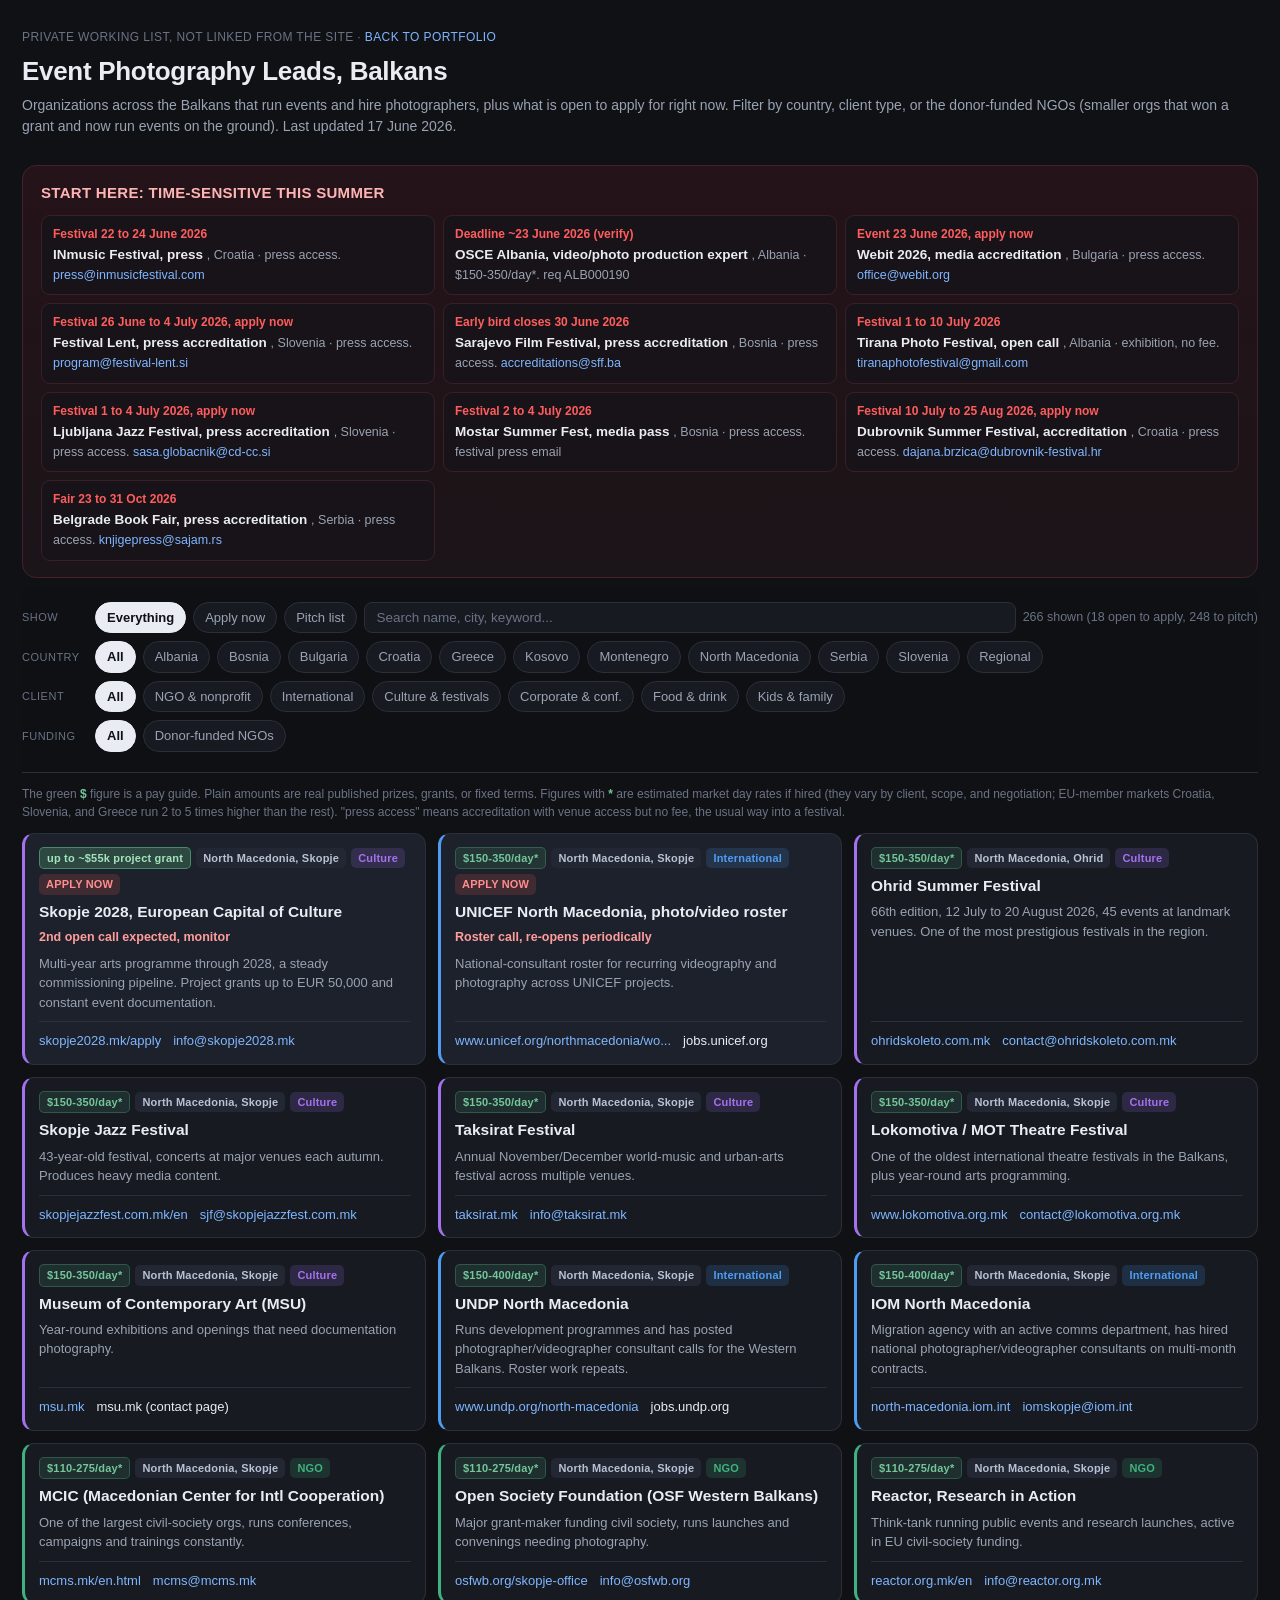
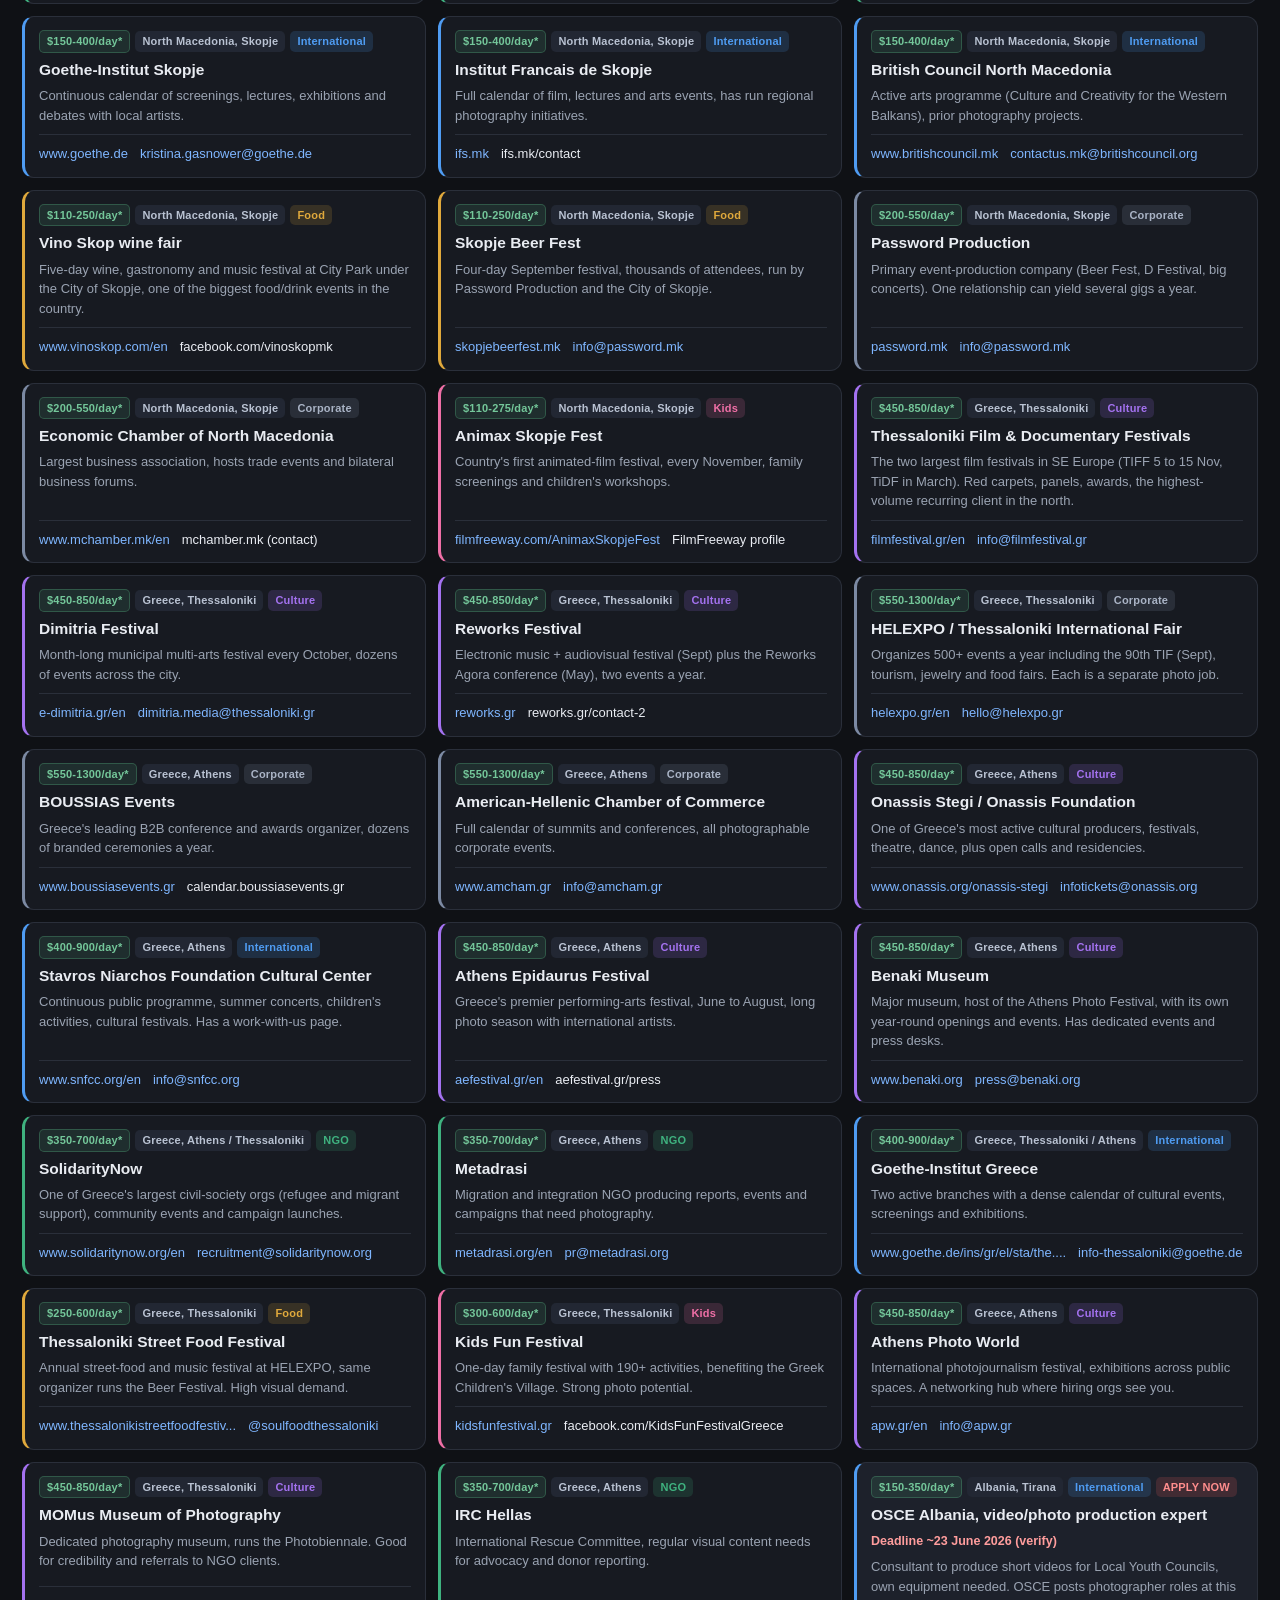
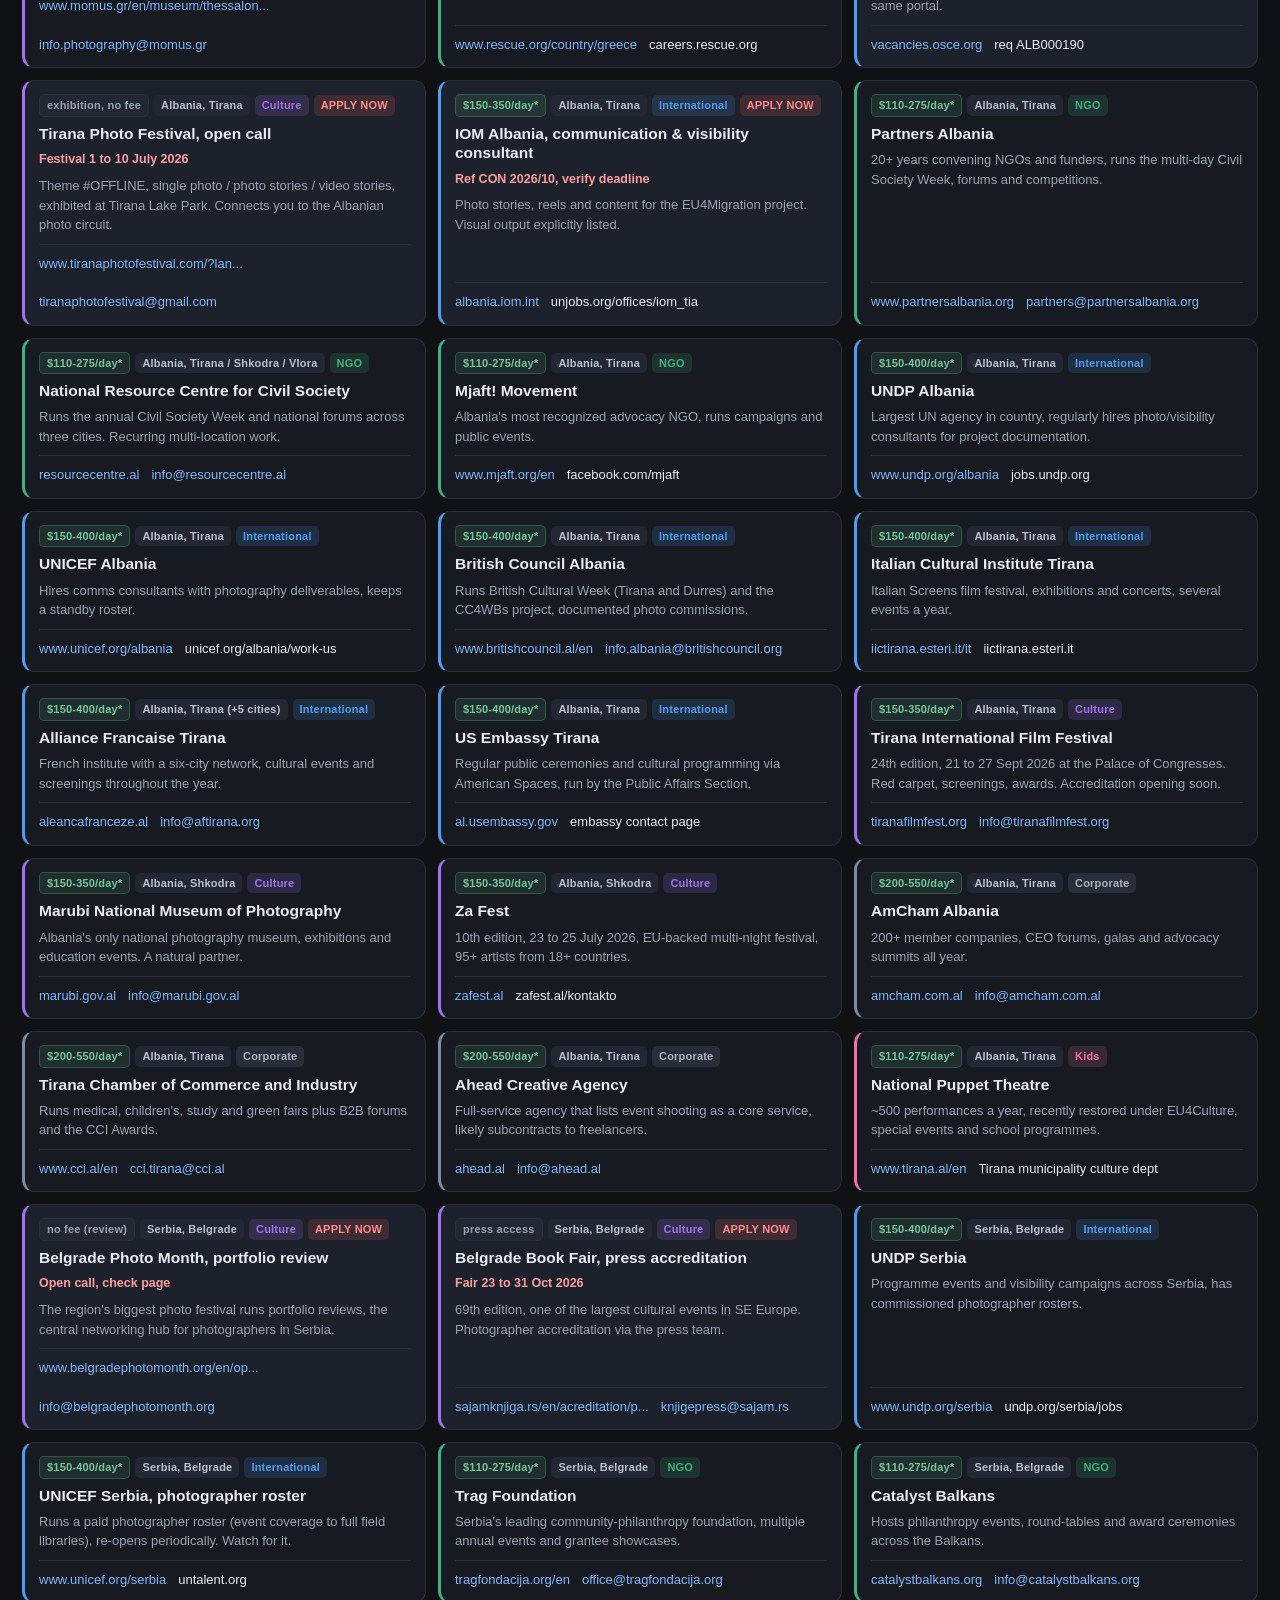
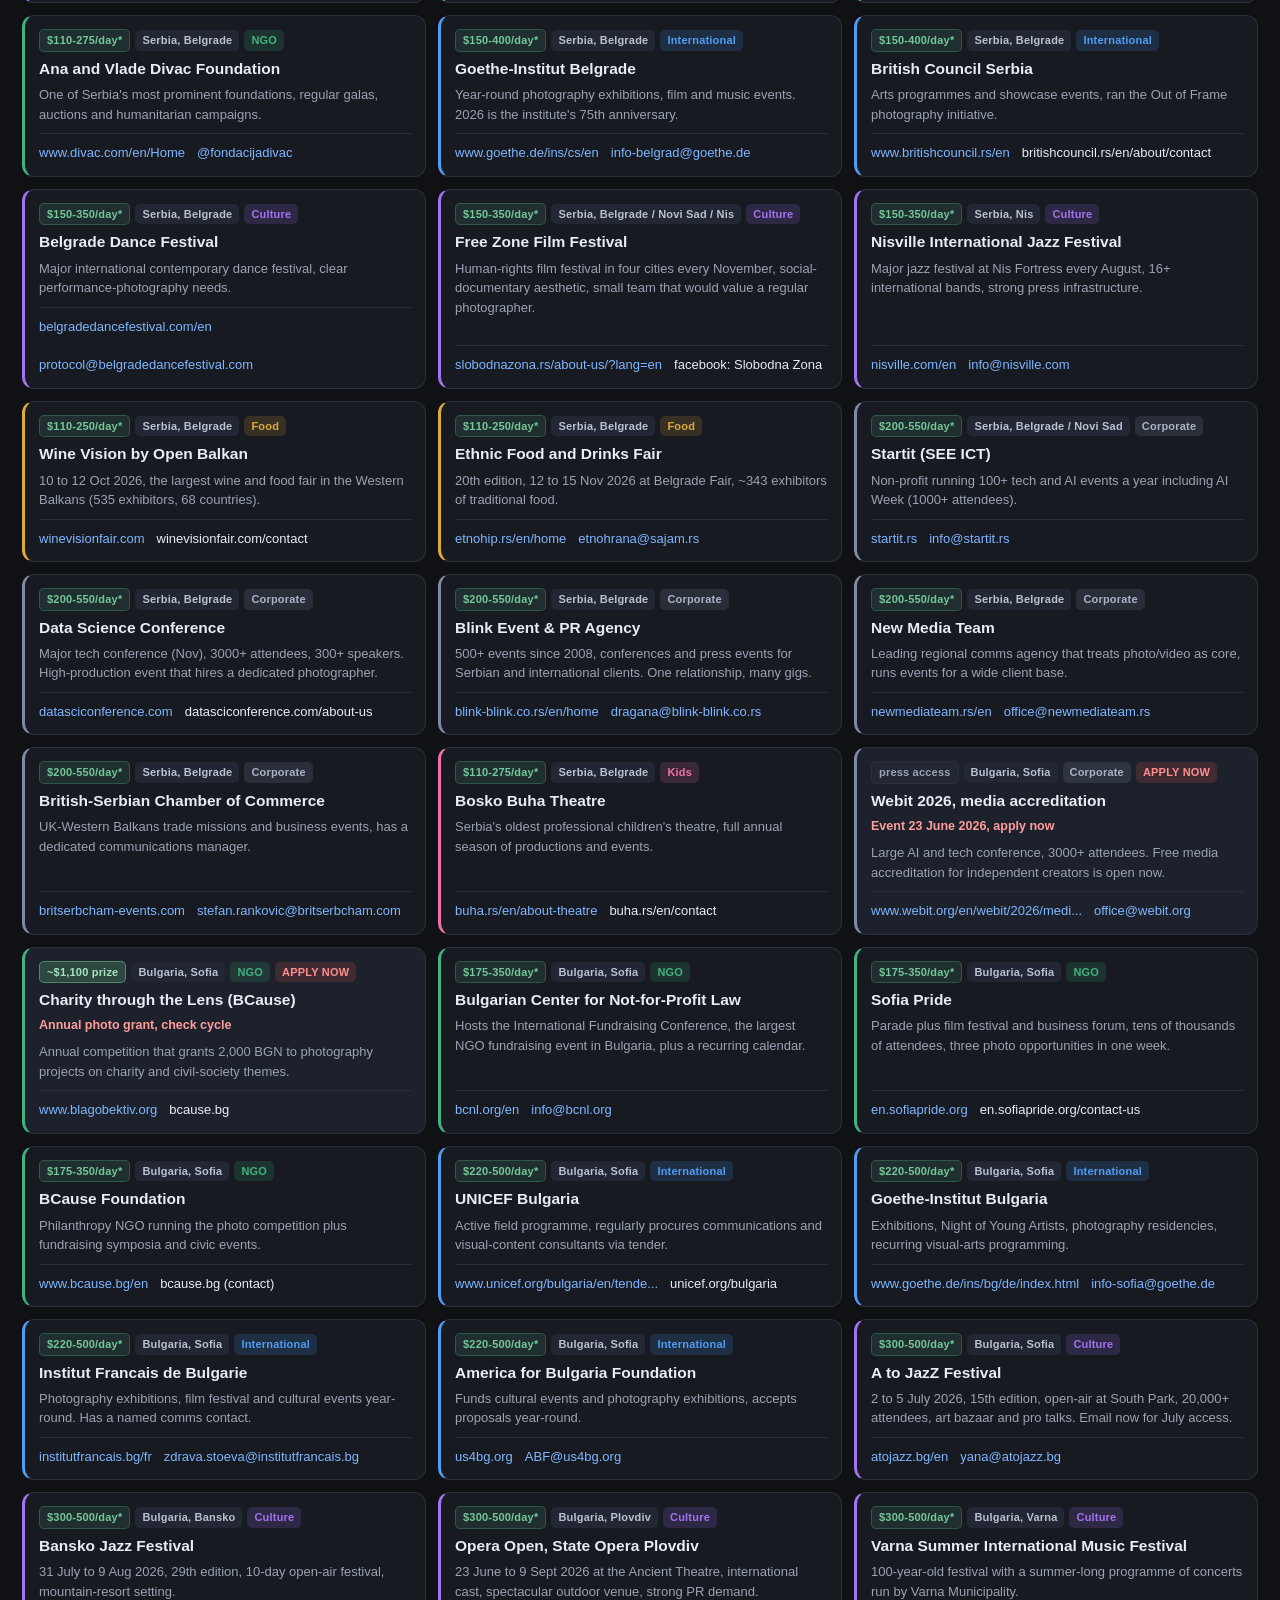
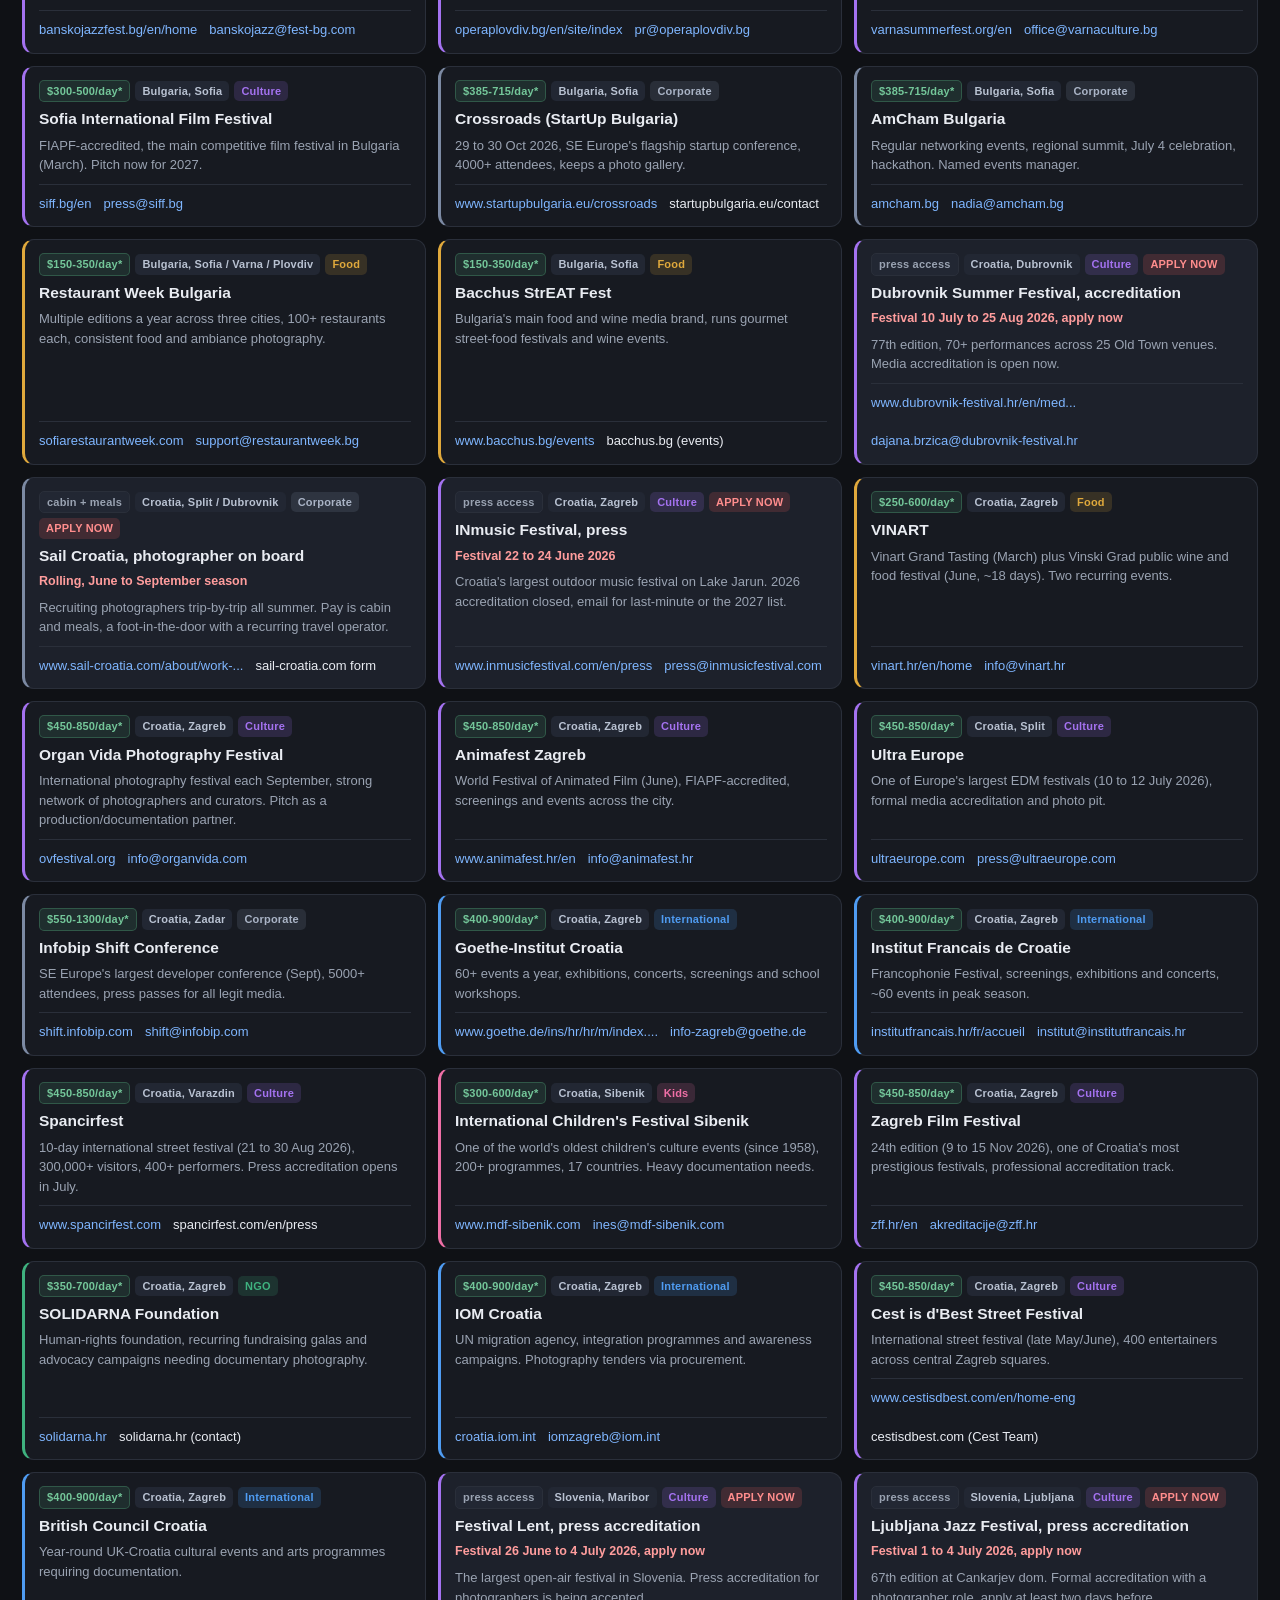
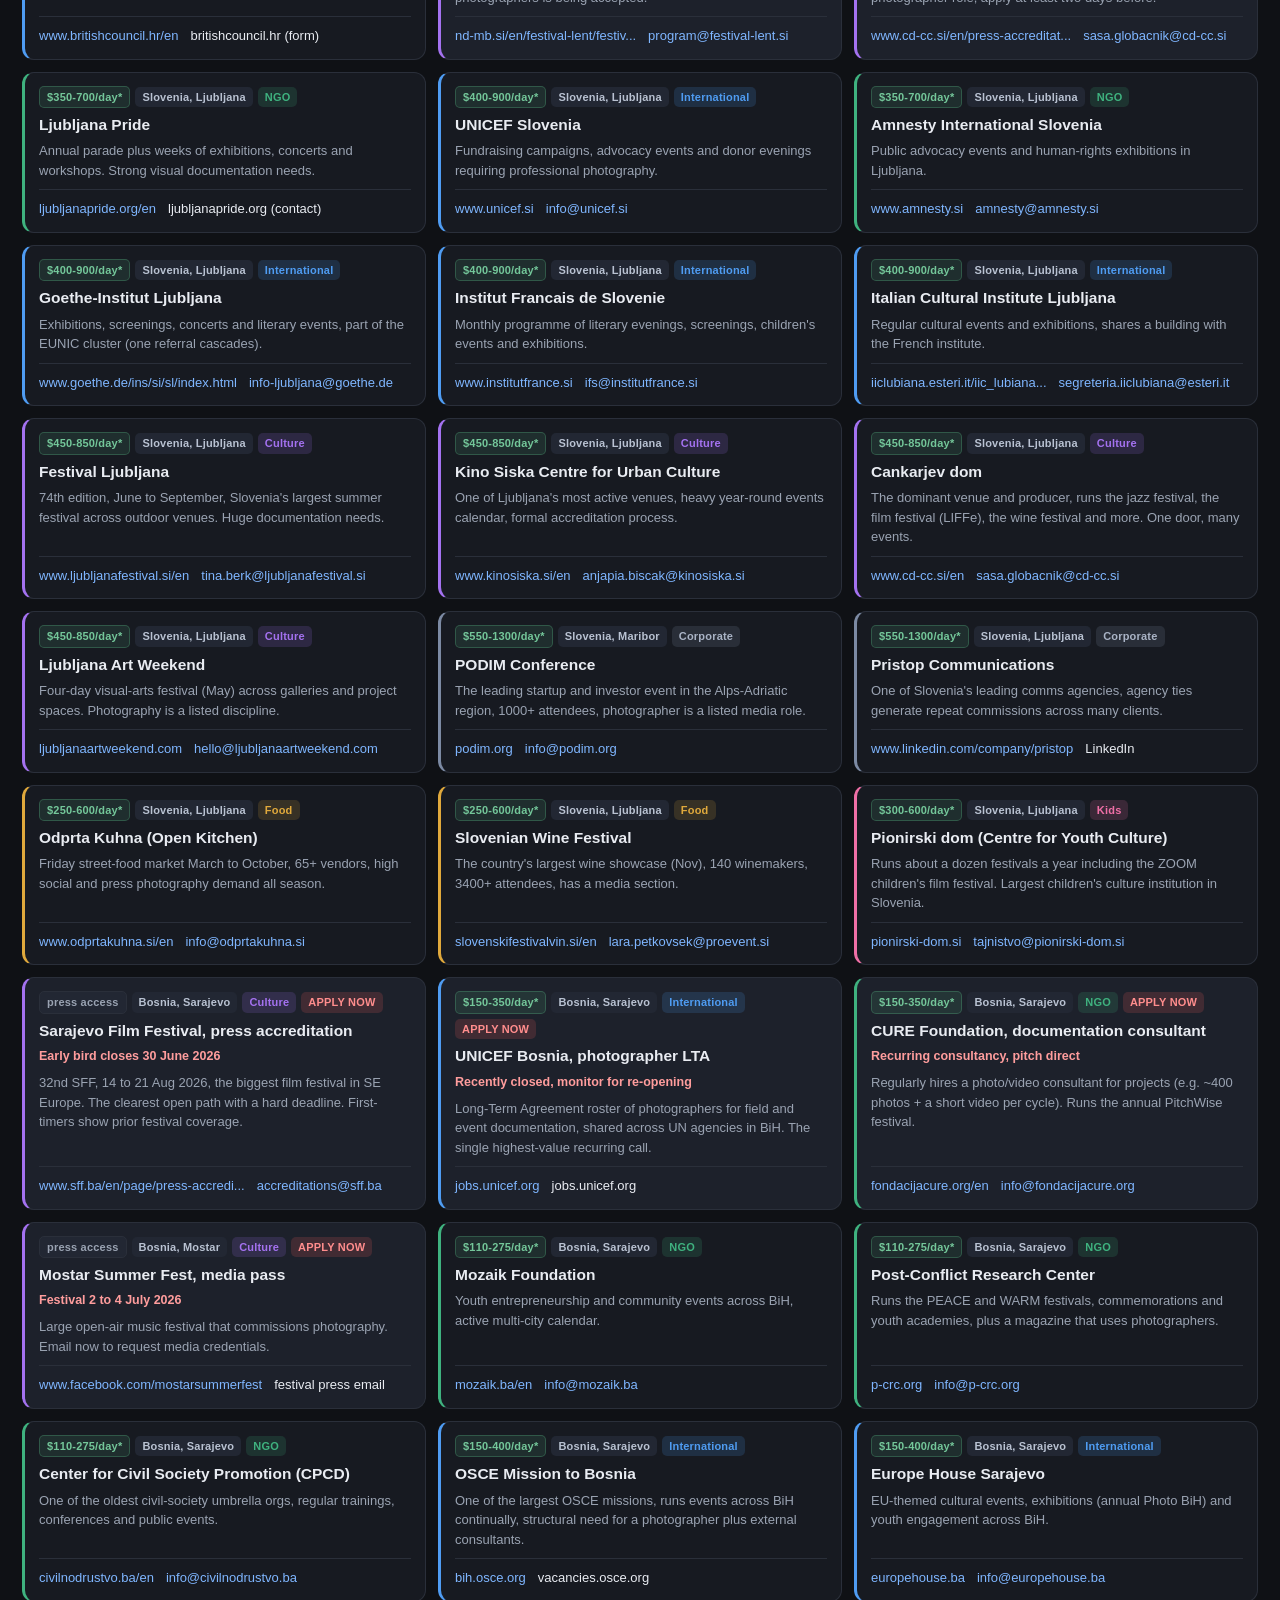
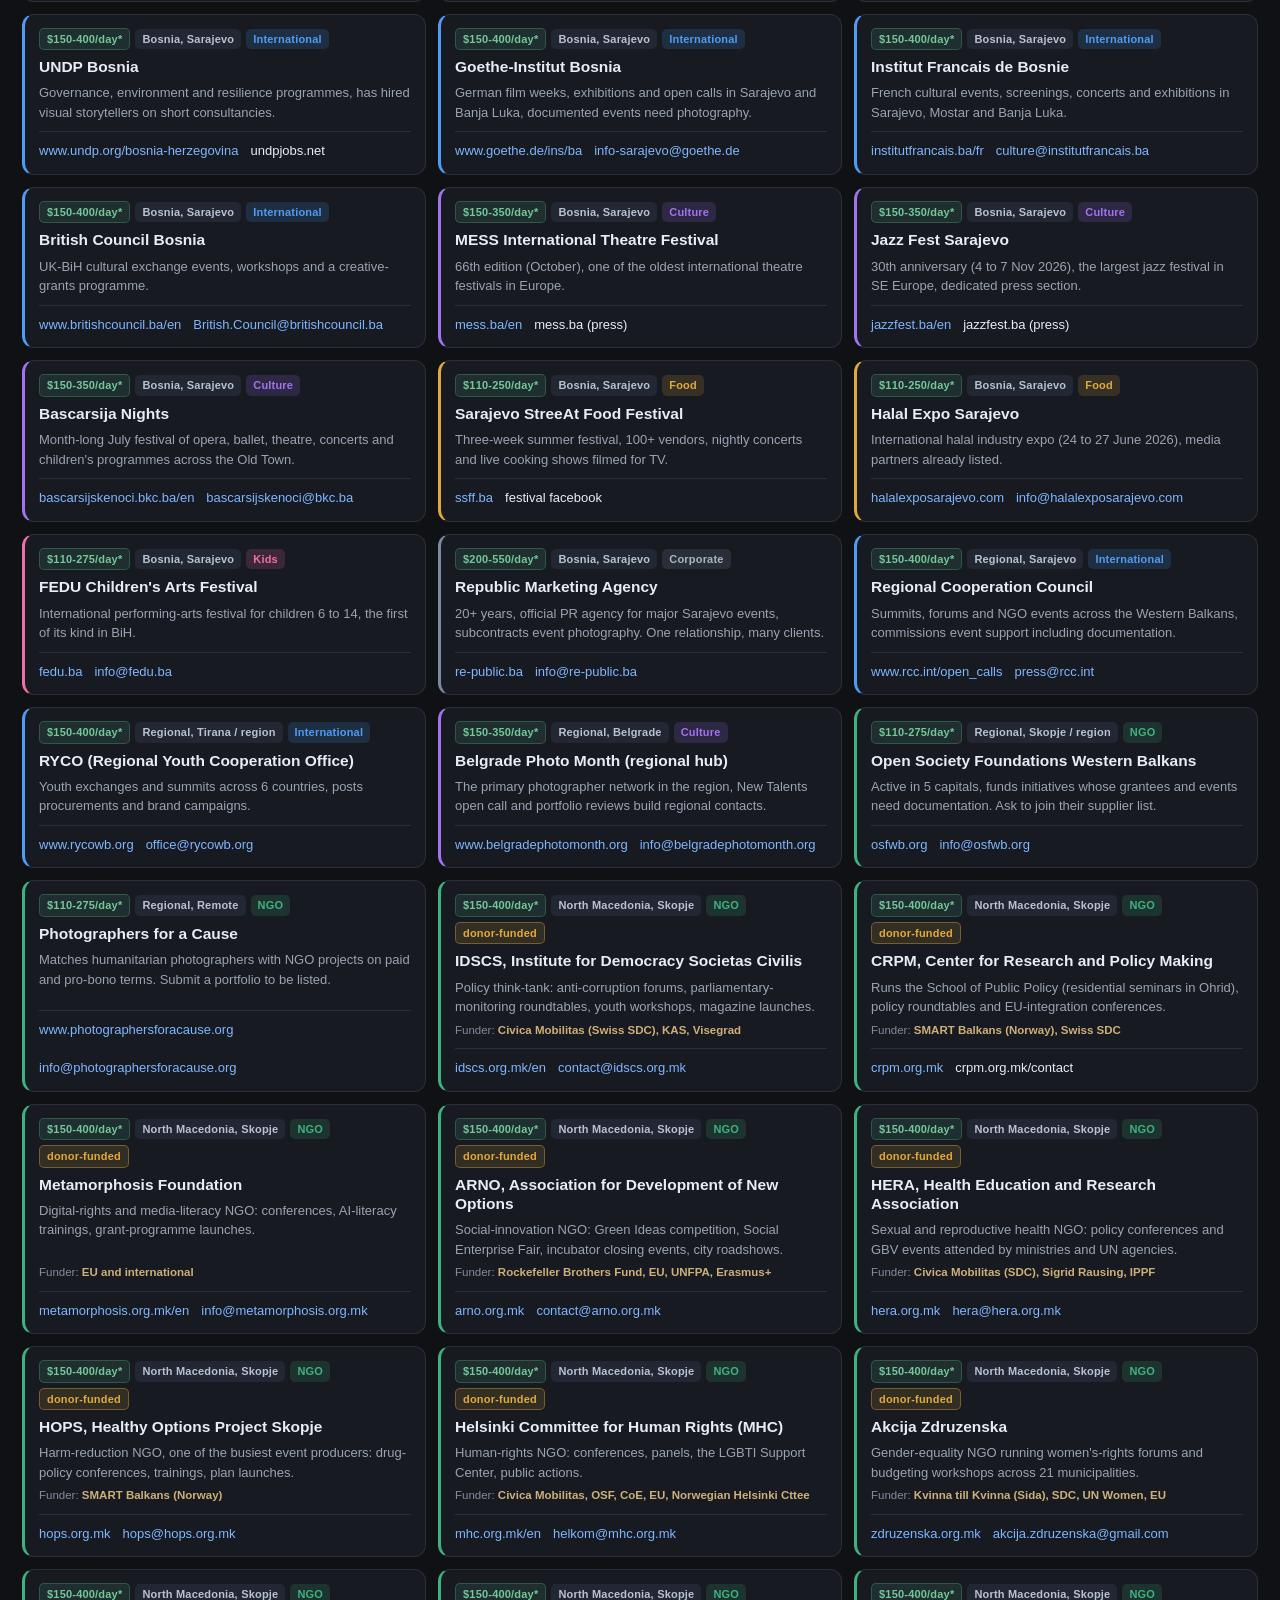
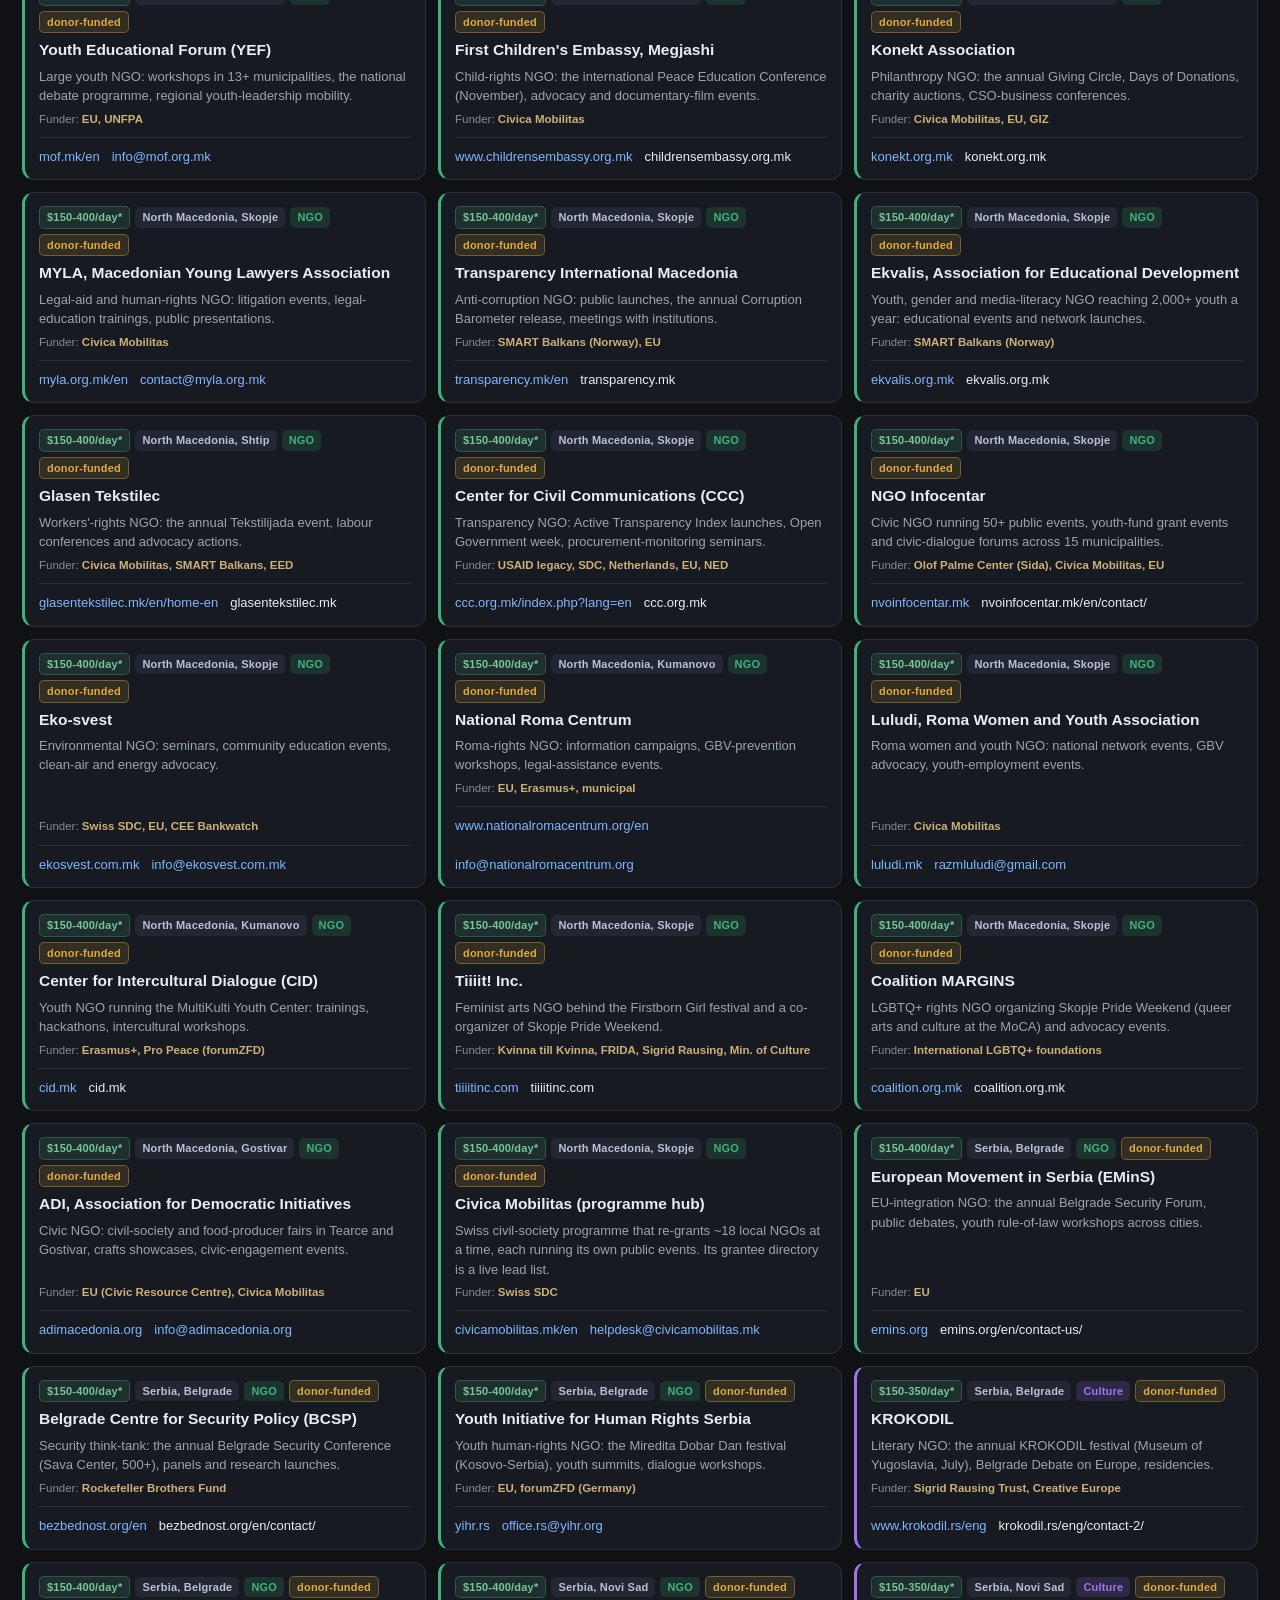
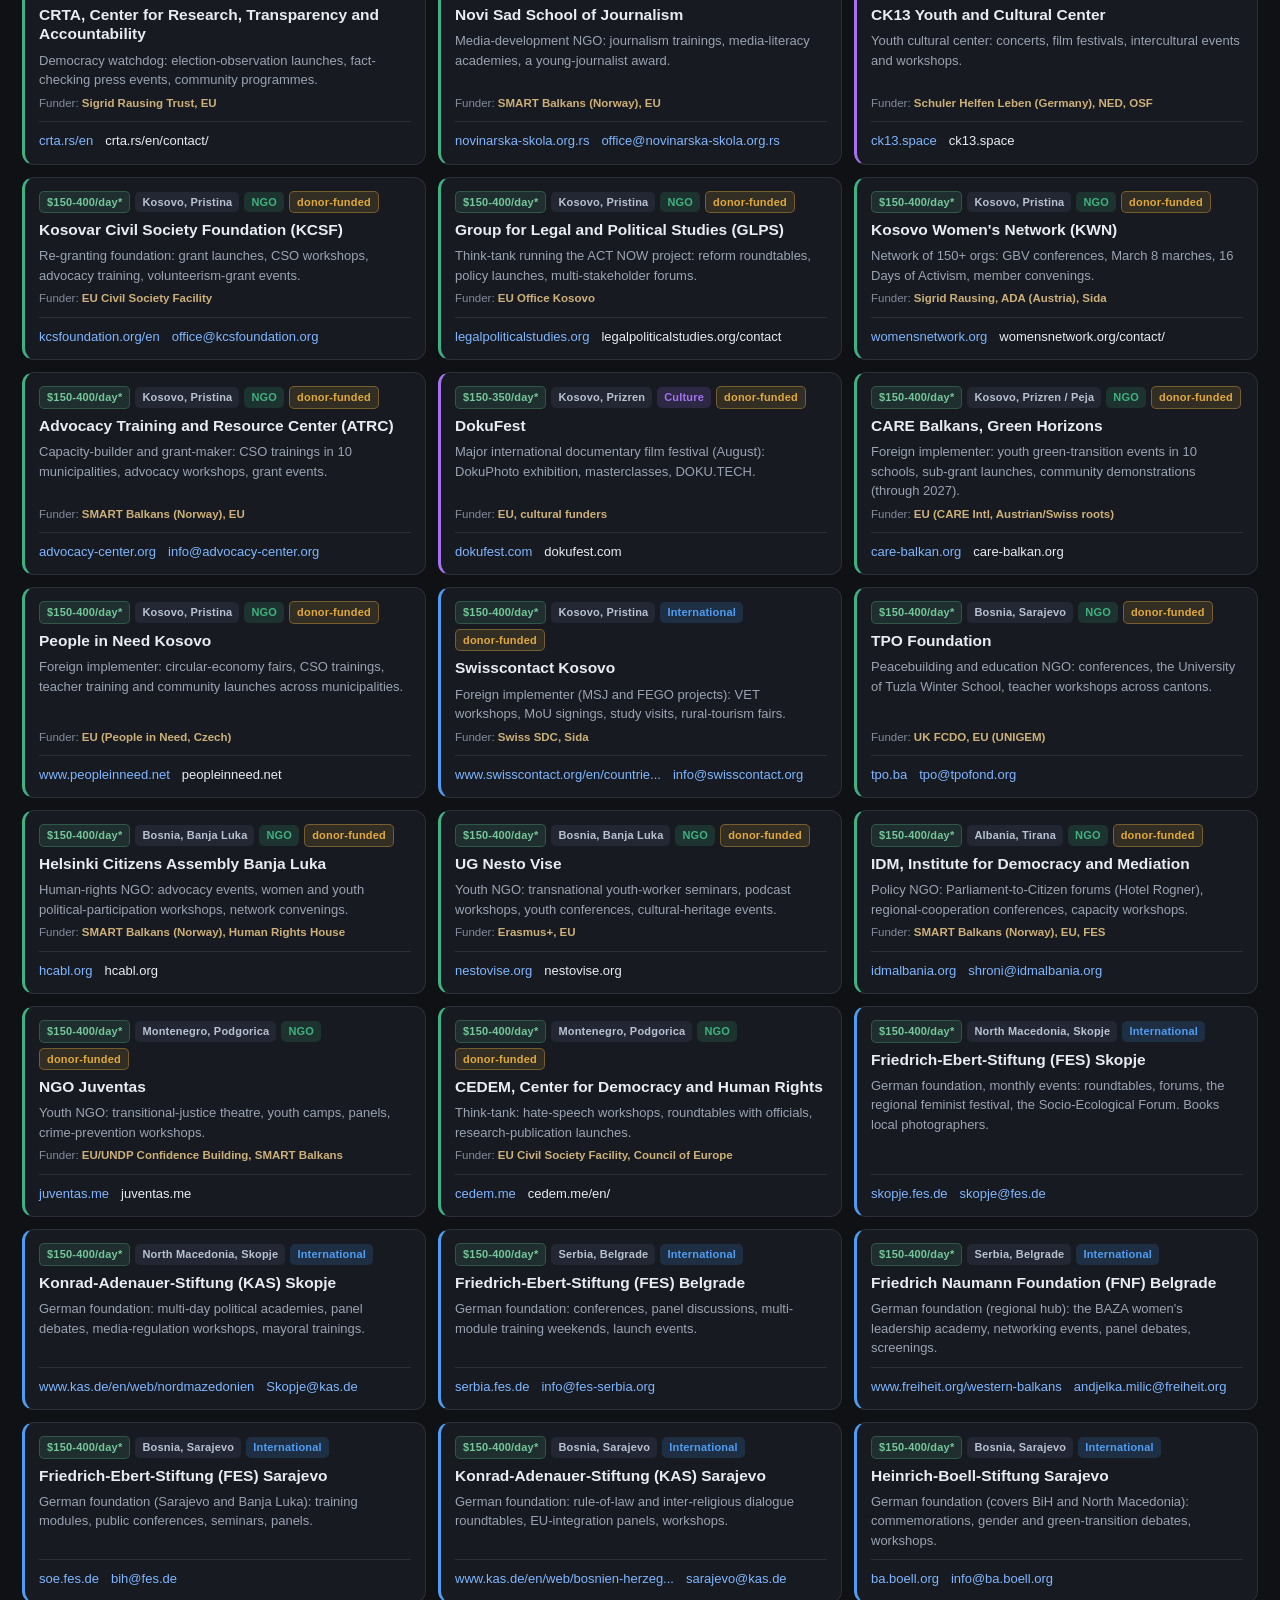
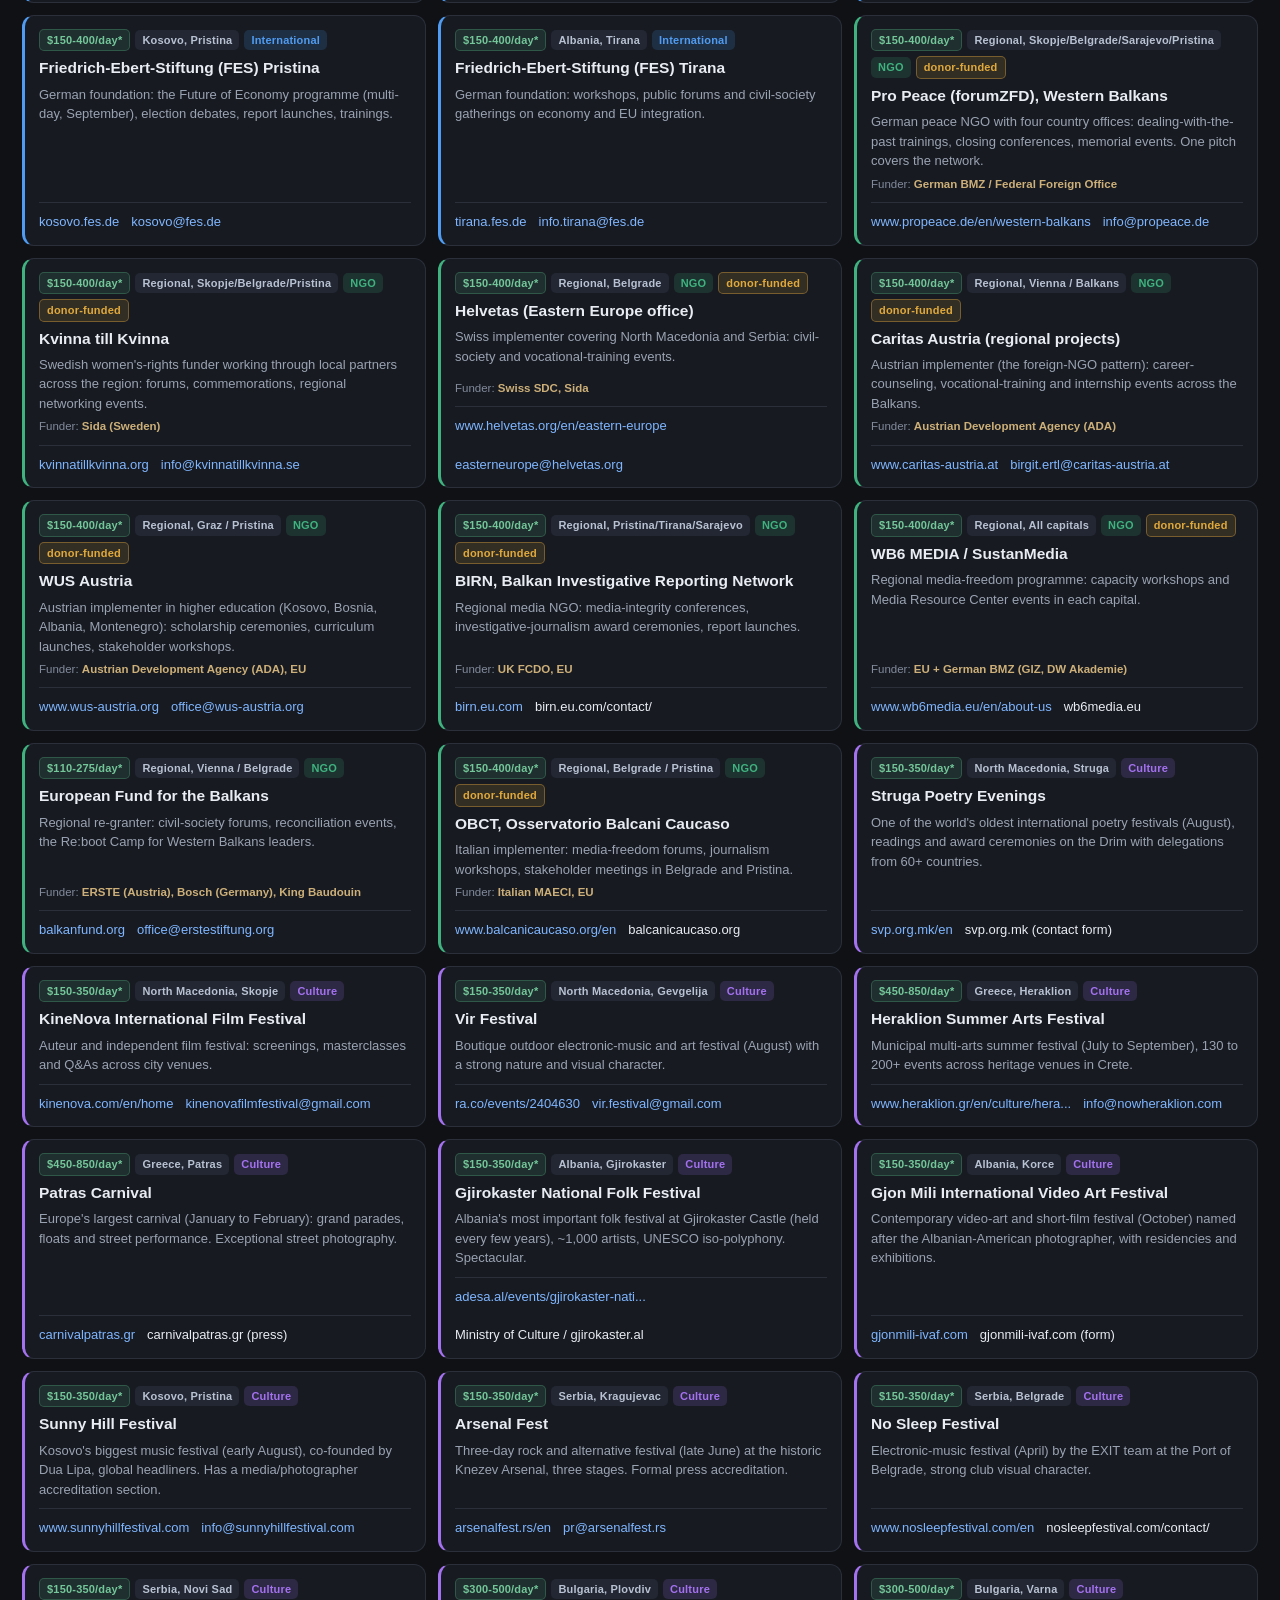
==== commit 5f33d96a: "Add festivals + food depth and a USD prize/pay field Adds ~48 more festivals and food/drink events a" ====
--- a/jobs/index.html
+++ b/jobs/index.html
@@ -60,6 +60,12 @@
   .tag.Kids{background:rgba(239,111,166,.16);color:var(--kids)}
   .tag.livebadge{background:rgba(255,93,93,.16);color:#ff8d8d}
   .tag.funded{background:rgba(224,169,60,.14);color:var(--food);border:1px solid rgba(224,169,60,.4)}
+  .tag.pay{font-weight:700}
+  .tag.pay.est{background:rgba(94,196,140,.12);color:#74c79a;border:1px solid rgba(94,196,140,.28)}
+  .tag.pay.prizeMoney{background:rgba(94,196,140,.24);color:#a6e3bd;border:1px solid rgba(94,196,140,.55)}
+  .tag.pay.nopay{background:#222733;color:#9aa3b2;border:1px solid var(--line)}
+  .paylegend{font-size:12px;color:var(--faint);margin:12px 0 -4px;line-height:1.5}
+  .paylegend b{color:#74c79a}
   .pill.fund.on[data-fund="yes"]{background:var(--food);border-color:var(--food);color:#1c1304}
   .why{color:var(--soft);font-size:13px;flex:1}
   .donor{font-size:11.5px;color:#828b9c;margin-top:-2px}
@@ -130,6 +136,10 @@
     </div>
   </div>
 
+  <div class="paylegend">
+    The green <b>$</b> figure is a pay guide. Plain amounts are real published prizes, grants, or fixed terms. Figures with <b>*</b> are estimated market day rates if hired (they vary by client, scope, and negotiation; EU-member markets Croatia, Slovenia, and Greece run 2 to 5 times higher than the rest). "press access" means accreditation with venue access but no fee, the usual way into a festival.
+  </div>
+
   <div class="grid" id="grid"></div>
 
   <div class="src">
@@ -222,7 +232,7 @@
 <script>
 const DATA = [
 /* ============ NORTH MACEDONIA ============ */
-{n:"Skopje 2028, European Capital of Culture",g:"North Macedonia",city:"Skopje",cat:"Culture",t:"live",dl:"2nd open call expected, monitor",when:"",why:"Multi-year arts programme through 2028, a steady commissioning pipeline. Project grants up to EUR 50,000 and constant event documentation.",u:"https://skopje2028.mk/apply/",k:"info@skopje2028.mk"},
+{n:"Skopje 2028, European Capital of Culture",g:"North Macedonia",city:"Skopje",cat:"Culture",t:"live",pay:"up to ~$55k project grant",dl:"2nd open call expected, monitor",when:"",why:"Multi-year arts programme through 2028, a steady commissioning pipeline. Project grants up to EUR 50,000 and constant event documentation.",u:"https://skopje2028.mk/apply/",k:"info@skopje2028.mk"},
 {n:"UNICEF North Macedonia, photo/video roster",g:"North Macedonia",city:"Skopje",cat:"International",t:"live",dl:"Roster call, re-opens periodically",when:"",why:"National-consultant roster for recurring videography and photography across UNICEF projects.",u:"https://www.unicef.org/northmacedonia/work-unicef",k:"jobs.unicef.org"},
 {n:"Ohrid Summer Festival",g:"North Macedonia",city:"Ohrid",cat:"Culture",t:"pitch",why:"66th edition, 12 July to 20 August 2026, 45 events at landmark venues. One of the most prestigious festivals in the region.",u:"https://ohridskoleto.com.mk",k:"contact@ohridskoleto.com.mk"},
 {n:"Skopje Jazz Festival",g:"North Macedonia",city:"Skopje",cat:"Culture",t:"pitch",why:"43-year-old festival, concerts at major venues each autumn. Produces heavy media content.",u:"http://skopjejazzfest.com.mk/en/",k:"sjf@skopjejazzfest.com.mk"},
@@ -265,7 +275,7 @@
 
 /* ============ ALBANIA ============ */
 {n:"OSCE Albania, video/photo production expert",g:"Albania",city:"Tirana",cat:"International",t:"live",dl:"Deadline ~23 June 2026 (verify)",when:"2026-06-23",why:"Consultant to produce short videos for Local Youth Councils, own equipment needed. OSCE posts photographer roles at this same portal.",u:"https://vacancies.osce.org/",k:"req ALB000190"},
-{n:"Tirana Photo Festival, open call",g:"Albania",city:"Tirana",cat:"Culture",t:"live",dl:"Festival 1 to 10 July 2026",when:"2026-07-01",why:"Theme #OFFLINE, single photo / photo stories / video stories, exhibited at Tirana Lake Park. Connects you to the Albanian photo circuit.",u:"https://www.tiranaphotofestival.com/?lang=en",k:"tiranaphotofestival@gmail.com"},
+{n:"Tirana Photo Festival, open call",g:"Albania",city:"Tirana",cat:"Culture",t:"live",pay:"exhibition, no fee",dl:"Festival 1 to 10 July 2026",when:"2026-07-01",why:"Theme #OFFLINE, single photo / photo stories / video stories, exhibited at Tirana Lake Park. Connects you to the Albanian photo circuit.",u:"https://www.tiranaphotofestival.com/?lang=en",k:"tiranaphotofestival@gmail.com"},
 {n:"IOM Albania, communication & visibility consultant",g:"Albania",city:"Tirana",cat:"International",t:"live",dl:"Ref CON 2026/10, verify deadline",when:"",why:"Photo stories, reels and content for the EU4Migration project. Visual output explicitly listed.",u:"https://albania.iom.int/",k:"unjobs.org/offices/iom_tia"},
 {n:"Partners Albania",g:"Albania",city:"Tirana",cat:"NGO",t:"pitch",why:"20+ years convening NGOs and funders, runs the multi-day Civil Society Week, forums and competitions.",u:"https://www.partnersalbania.org/",k:"partners@partnersalbania.org"},
 {n:"National Resource Centre for Civil Society",g:"Albania",city:"Tirana / Shkodra / Vlora",cat:"NGO",t:"pitch",why:"Runs the annual Civil Society Week and national forums across three cities. Recurring multi-location work.",u:"https://resourcecentre.al/",k:"info@resourcecentre.al"},
@@ -285,7 +295,7 @@
 {n:"National Puppet Theatre",g:"Albania",city:"Tirana",cat:"Kids",t:"pitch",why:"~500 performances a year, recently restored under EU4Culture, special events and school programmes.",u:"https://www.tirana.al/en",k:"Tirana municipality culture dept"},
 
 /* ============ SERBIA ============ */
-{n:"Belgrade Photo Month, portfolio review",g:"Serbia",city:"Belgrade",cat:"Culture",t:"live",dl:"Open call, check page",when:"",why:"The region's biggest photo festival runs portfolio reviews, the central networking hub for photographers in Serbia.",u:"https://www.belgradephotomonth.org/en/open-calls/",k:"info@belgradephotomonth.org"},
+{n:"Belgrade Photo Month, portfolio review",g:"Serbia",city:"Belgrade",cat:"Culture",t:"live",pay:"no fee (review)",dl:"Open call, check page",when:"",why:"The region's biggest photo festival runs portfolio reviews, the central networking hub for photographers in Serbia.",u:"https://www.belgradephotomonth.org/en/open-calls/",k:"info@belgradephotomonth.org"},
 {n:"Belgrade Book Fair, press accreditation",g:"Serbia",city:"Belgrade",cat:"Culture",t:"live",dl:"Fair 23 to 31 Oct 2026",when:"2026-10-23",why:"69th edition, one of the largest cultural events in SE Europe. Photographer accreditation via the press team.",u:"https://sajamknjiga.rs/en/acreditation/press-acreditation/",k:"knjigepress@sajam.rs"},
 {n:"UNDP Serbia",g:"Serbia",city:"Belgrade",cat:"International",t:"pitch",why:"Programme events and visibility campaigns across Serbia, has commissioned photographer rosters.",u:"https://www.undp.org/serbia",k:"undp.org/serbia/jobs"},
 {n:"UNICEF Serbia, photographer roster",g:"Serbia",city:"Belgrade",cat:"International",t:"pitch",why:"Runs a paid photographer roster (event coverage to full field libraries), re-opens periodically. Watch for it.",u:"https://www.unicef.org/serbia",k:"untalent.org"},
@@ -308,7 +318,7 @@
 
 /* ============ BULGARIA ============ */
 {n:"Webit 2026, media accreditation",g:"Bulgaria",city:"Sofia",cat:"Corporate",t:"live",dl:"Event 23 June 2026, apply now",when:"2026-06-23",why:"Large AI and tech conference, 3000+ attendees. Free media accreditation for independent creators is open now.",u:"https://www.webit.org/en/webit/2026/media.php",k:"office@webit.org"},
-{n:"Charity through the Lens (BCause)",g:"Bulgaria",city:"Sofia",cat:"NGO",t:"live",dl:"Annual photo grant, check cycle",when:"",why:"Annual competition that grants 2,000 BGN to photography projects on charity and civil-society themes.",u:"https://www.blagobektiv.org",k:"bcause.bg"},
+{n:"Charity through the Lens (BCause)",g:"Bulgaria",city:"Sofia",cat:"NGO",t:"live",pay:"~$1,100 prize",dl:"Annual photo grant, check cycle",when:"",why:"Annual competition that grants 2,000 BGN to photography projects on charity and civil-society themes.",u:"https://www.blagobektiv.org",k:"bcause.bg"},
 {n:"Bulgarian Center for Not-for-Profit Law",g:"Bulgaria",city:"Sofia",cat:"NGO",t:"pitch",why:"Hosts the International Fundraising Conference, the largest NGO fundraising event in Bulgaria, plus a recurring calendar.",u:"https://bcnl.org/en/",k:"info@bcnl.org"},
 {n:"Sofia Pride",g:"Bulgaria",city:"Sofia",cat:"NGO",t:"pitch",why:"Parade plus film festival and business forum, tens of thousands of attendees, three photo opportunities in one week.",u:"https://en.sofiapride.org/",k:"en.sofiapride.org/contact-us"},
 {n:"BCause Foundation",g:"Bulgaria",city:"Sofia",cat:"NGO",t:"pitch",why:"Philanthropy NGO running the photo competition plus fundraising symposia and civic events.",u:"https://www.bcause.bg/en/",k:"bcause.bg (contact)"},
@@ -328,7 +338,7 @@
 
 /* ============ CROATIA ============ */
 {n:"Dubrovnik Summer Festival, accreditation",g:"Croatia",city:"Dubrovnik",cat:"Culture",t:"live",dl:"Festival 10 July to 25 Aug 2026, apply now",when:"2026-07-10",why:"77th edition, 70+ performances across 25 Old Town venues. Media accreditation is open now.",u:"https://www.dubrovnik-festival.hr/en/media-accreditation",k:"dajana.brzica@dubrovnik-festival.hr"},
-{n:"Sail Croatia, photographer on board",g:"Croatia",city:"Split / Dubrovnik",cat:"Corporate",t:"live",dl:"Rolling, June to September season",when:"",why:"Recruiting photographers trip-by-trip all summer. Pay is cabin and meals, a foot-in-the-door with a recurring travel operator.",u:"https://www.sail-croatia.com/about/work-with-us/photographer",k:"sail-croatia.com form"},
+{n:"Sail Croatia, photographer on board",g:"Croatia",city:"Split / Dubrovnik",cat:"Corporate",t:"live",pay:"cabin + meals",dl:"Rolling, June to September season",when:"",why:"Recruiting photographers trip-by-trip all summer. Pay is cabin and meals, a foot-in-the-door with a recurring travel operator.",u:"https://www.sail-croatia.com/about/work-with-us/photographer",k:"sail-croatia.com form"},
 {n:"INmusic Festival, press",g:"Croatia",city:"Zagreb",cat:"Culture",t:"live",dl:"Festival 22 to 24 June 2026",when:"2026-06-22",why:"Croatia's largest outdoor music festival on Lake Jarun. 2026 accreditation closed, email for last-minute or the 2027 list.",u:"https://www.inmusicfestival.com/en/press",k:"press@inmusicfestival.com"},
 {n:"VINART",g:"Croatia",city:"Zagreb",cat:"Food",t:"pitch",why:"Vinart Grand Tasting (March) plus Vinski Grad public wine and food festival (June, ~18 days). Two recurring events.",u:"https://vinart.hr/en/home/",k:"info@vinart.hr"},
 {n:"Organ Vida Photography Festival",g:"Croatia",city:"Zagreb",cat:"Culture",t:"pitch",why:"International photography festival each September, strong network of photographers and curators. Pitch as a production/documentation partner.",u:"https://ovfestival.org/",k:"info@organvida.com"},
@@ -465,7 +475,58 @@
 {n:"BIRN, Balkan Investigative Reporting Network",g:"Regional",city:"Pristina/Tirana/Sarajevo",cat:"NGO",t:"pitch",funded:true,donor:"UK FCDO, EU",why:"Regional media NGO: media-integrity conferences, investigative-journalism award ceremonies, report launches.",u:"https://birn.eu.com",k:"birn.eu.com/contact/"},
 {n:"WB6 MEDIA / SustanMedia",g:"Regional",city:"All capitals",cat:"NGO",t:"pitch",funded:true,donor:"EU + German BMZ (GIZ, DW Akademie)",why:"Regional media-freedom programme: capacity workshops and Media Resource Center events in each capital.",u:"https://www.wb6media.eu/en/about-us/",k:"wb6media.eu"},
 {n:"European Fund for the Balkans",g:"Regional",city:"Vienna / Belgrade",cat:"NGO",t:"pitch",donor:"ERSTE (Austria), Bosch (Germany), King Baudouin",why:"Regional re-granter: civil-society forums, reconciliation events, the Re:boot Camp for Western Balkans leaders.",u:"https://balkanfund.org",k:"office@erstestiftung.org"},
-{n:"OBCT, Osservatorio Balcani Caucaso",g:"Regional",city:"Belgrade / Pristina",cat:"NGO",t:"pitch",funded:true,donor:"Italian MAECI, EU",why:"Italian implementer: media-freedom forums, journalism workshops, stakeholder meetings in Belgrade and Pristina.",u:"https://www.balcanicaucaso.org/en/",k:"balcanicaucaso.org"}
+{n:"OBCT, Osservatorio Balcani Caucaso",g:"Regional",city:"Belgrade / Pristina",cat:"NGO",t:"pitch",funded:true,donor:"Italian MAECI, EU",why:"Italian implementer: media-freedom forums, journalism workshops, stakeholder meetings in Belgrade and Pristina.",u:"https://www.balcanicaucaso.org/en/",k:"balcanicaucaso.org"},
+
+/* ===== MORE FESTIVALS (added 17 June 2026) ===== */
+{n:"Struga Poetry Evenings",g:"North Macedonia",city:"Struga",cat:"Culture",t:"pitch",why:"One of the world's oldest international poetry festivals (August), readings and award ceremonies on the Drim with delegations from 60+ countries.",u:"https://svp.org.mk/en",k:"svp.org.mk (contact form)"},
+{n:"KineNova International Film Festival",g:"North Macedonia",city:"Skopje",cat:"Culture",t:"pitch",why:"Auteur and independent film festival: screenings, masterclasses and Q&As across city venues.",u:"https://kinenova.com/en/home/",k:"kinenovafilmfestival@gmail.com"},
+{n:"Vir Festival",g:"North Macedonia",city:"Gevgelija",cat:"Culture",t:"pitch",why:"Boutique outdoor electronic-music and art festival (August) with a strong nature and visual character.",u:"https://ra.co/events/2404630",k:"vir.festival@gmail.com"},
+{n:"Heraklion Summer Arts Festival",g:"Greece",city:"Heraklion",cat:"Culture",t:"pitch",why:"Municipal multi-arts summer festival (July to September), 130 to 200+ events across heritage venues in Crete.",u:"https://www.heraklion.gr/en/culture/heraklion-kalokairi/heraklion-kalokairi.html",k:"info@nowheraklion.com"},
+{n:"Patras Carnival",g:"Greece",city:"Patras",cat:"Culture",t:"pitch",why:"Europe's largest carnival (January to February): grand parades, floats and street performance. Exceptional street photography.",u:"https://carnivalpatras.gr",k:"carnivalpatras.gr (press)"},
+{n:"Gjirokaster National Folk Festival",g:"Albania",city:"Gjirokaster",cat:"Culture",t:"pitch",why:"Albania's most important folk festival at Gjirokaster Castle (held every few years), ~1,000 artists, UNESCO iso-polyphony. Spectacular.",u:"https://adesa.al/events/gjirokaster-national-folklore-festival/",k:"Ministry of Culture / gjirokaster.al"},
+{n:"Gjon Mili International Video Art Festival",g:"Albania",city:"Korce",cat:"Culture",t:"pitch",why:"Contemporary video-art and short-film festival (October) named after the Albanian-American photographer, with residencies and exhibitions.",u:"https://gjonmili-ivaf.com/",k:"gjonmili-ivaf.com (form)"},
+{n:"Sunny Hill Festival",g:"Kosovo",city:"Pristina",cat:"Culture",t:"pitch",why:"Kosovo's biggest music festival (early August), co-founded by Dua Lipa, global headliners. Has a media/photographer accreditation section.",u:"https://www.sunnyhillfestival.com/",k:"info@sunnyhillfestival.com"},
+{n:"Arsenal Fest",g:"Serbia",city:"Kragujevac",cat:"Culture",t:"pitch",why:"Three-day rock and alternative festival (late June) at the historic Knezev Arsenal, three stages. Formal press accreditation.",u:"https://arsenalfest.rs/en/",k:"pr@arsenalfest.rs"},
+{n:"No Sleep Festival",g:"Serbia",city:"Belgrade",cat:"Culture",t:"pitch",why:"Electronic-music festival (April) by the EXIT team at the Port of Belgrade, strong club visual character.",u:"https://www.nosleepfestival.com/en/",k:"nosleepfestival.com/contact/"},
+{n:"International Novi Sad Literature Festival",g:"Serbia",city:"Novi Sad",cat:"Culture",t:"pitch",why:"Literary festival (Aug to Sept): readings, performances, exhibitions and music.",u:"https://novisad.travel/en/kalendar-dogadjaja/medunarodni-novosadski-knjizevni-festival/",k:"Writers of Vojvodina assoc."},
+{n:"Plovdiv Jazz Fest",g:"Bulgaria",city:"Plovdiv",cat:"Culture",t:"pitch",why:"Jazz festival with spring and autumn editions at heritage venues (the Bishop's Basilica).",u:"https://plovdivjazzfest.com/en",k:"plovdivjazzfest.com (form)"},
+{n:"Varna International Jazz Festival",g:"Bulgaria",city:"Varna",cat:"Culture",t:"pitch",why:"35th edition (May to June) in the Archaeological Museum courtyard, world-class musicians.",u:"https://varnasummerjazzfestival.com/en/",k:"vapirov@telecoms.bg"},
+{n:"PhillGood Festival",g:"Bulgaria",city:"Plovdiv",cat:"Culture",t:"pitch",why:"New large outdoor rock/alt festival (July) at the Rowing Canal, major international headliners.",u:"https://phillgood.ink",k:"info@festteam.bg"},
+{n:"Night of Museums and Galleries",g:"Bulgaria",city:"Plovdiv",cat:"Culture",t:"pitch",why:"Late-night arts event (September) by Open Arts Foundation, 100+ events, 40,000+ visitors in one evening.",u:"https://openarts.info/en",k:"openarts.info (contact)"},
+{n:"Pula Film Festival",g:"Croatia",city:"Pula",cat:"Culture",t:"pitch",pay:"accreditation fee ~$55-110",why:"73rd edition (July) in the Roman Arena, Croatian and international competition, 1,400+ accredited.",u:"https://www.pulafilmfestival.hr",k:"ulaznice@pulafilmfestival.hr"},
+{n:"Split Summer Festival",g:"Croatia",city:"Split",cat:"Culture",t:"pitch",why:"72nd edition (mid-July to mid-Aug): opera, ballet, drama and concerts across Diocletian's Palace and historic spaces.",u:"https://www.splitsko-ljeto.hr/en/72-split-summer-festival/about",k:"splitsko-ljeto.hr (contact)"},
+{n:"Sea Star Festival",g:"Croatia",city:"Umag",cat:"Culture",t:"pitch",why:"Electronic-music festival (late May) on the Istrian coast, ~50,000 attendees. Cameras need approved accreditation.",u:"https://www.seastarfestival.com/en/",k:"seastarfestival.com/en/press"},
+{n:"Maribor Theatre Festival (Borstnikovo)",g:"Slovenia",city:"Maribor",cat:"Culture",t:"pitch",why:"61st edition (June), national and international theatre by the Slovenian National Theatre Maribor, heavy press attendance.",u:"https://borstnikovo.si/en",k:"SNT Maribor press +386 2 250 6148"},
+{n:"Sajeta Art and Music Festival",g:"Slovenia",city:"Tolmin",cat:"Culture",t:"pitch",why:"Independent riverside multi-arts festival (July): electronic, jazz and ethnic music plus film, art and workshops.",u:"https://www.sajeta.org/en/",k:"facebook.com/Sajeta"},
+{n:"Sarajevo Photography Festival",g:"Bosnia",city:"Sarajevo",cat:"Culture",t:"pitch",pay:"EUR 2,000 (~$2,200) Grand Prix",why:"Month-long international photography festival and competition (June), 8 categories, ~$11k total prize pool, Canon-sponsored. A direct photographer competition.",u:"https://sarajevophotofest.com/",k:"info@sarajevophotofest.com"},
+{n:"Sarajevo Evenings of Music (SVEM)",g:"Bosnia",city:"Sarajevo",cat:"Culture",t:"pitch",why:"The oldest classical-music festival in BiH (May), contemporary and classical performance.",u:"https://www.maf.ba",k:"maf.ba (contact)"},
+{n:"Fresh Wave Festival",g:"Bosnia",city:"Banja Luka",cat:"Culture",t:"pitch",why:"The largest electronic-music festival in BiH (August) at the historic Kastel Fortress.",u:"https://freshwavefestival.com/",k:"freshwavefestival.com (form)"},
+{n:"Demofest",g:"Bosnia",city:"Banja Luka",cat:"Culture",t:"pitch",why:"The largest unsigned-band festival in SE Europe (July) at Kastel Fortress.",u:"https://www.demofest.ba/",k:"snjezana.novakovic@aquarius.ba"},
+{n:"KotorArt International Festival",g:"Montenegro",city:"Kotor",cat:"Culture",t:"pitch",why:"Summer multi-arts festival of national importance (July to Aug), 200+ events at Kotor and Boka Bay heritage venues.",u:"https://kotor.art/en/home/",k:"pr@kotorart.art"},
+{n:"Theatre City Budva",g:"Montenegro",city:"Budva",cat:"Culture",t:"pitch",why:"Summer theatre and performing-arts festival (July to Aug), 60+ events, 700+ artists across Budva's Old Town.",u:"https://gradteatar.me/?lang=en",k:"theatrecity@gradteatar.me"},
+{n:"Green Montenegro Int'l Film Festival",g:"Montenegro",city:"Zabljak",cat:"Culture",t:"pitch",why:"Eco-focused outdoor film festival (early Aug) in Durmitor National Park, a unique natural backdrop.",u:"https://greenmontenegro.me/en/",k:"office@greenmontenegro.me"},
+/* ===== MORE FOOD AND DRINK EVENTS (added 17 June 2026) ===== */
+{n:"Tikves Wine Festival (Grozdober)",g:"North Macedonia",city:"Kavadarci",cat:"Food",t:"pitch",why:"Annual grape-harvest celebration (early September): tastings, a carnival parade, the Wine King and Queen, street food. One of the country's biggest events.",u:"https://tikves.com.mk",k:"Kavadarci tourism office"},
+{n:"Athens Street Food Festival",g:"Greece",city:"Athens",cat:"Food",t:"pitch",why:"10th edition (three May weekends) at Palio Amaxostasio, international street cuisines, DJs and shows.",u:"https://athensstreetfoodfestival.gr/en/",k:"athensstreetfoodfestival.gr/en/epikoinonia/"},
+{n:"Thessaloniki Wine Show",g:"Greece",city:"Thessaloniki",cat:"Food",t:"pitch",why:"Wine fair (late March) at Helexpo, 130+ wineries, 1,400+ labels. Press passes for working media.",u:"https://thessalonikiwineshow.gr/",k:"kulturosupa@yahoo.gr"},
+{n:"InterFest International Wine Festival",g:"Serbia",city:"Novi Sad",cat:"Food",t:"pitch",why:"One of the region's largest wine events (June) on Freedom Square, 22nd edition.",u:"https://interfest.interfest.org.rs/",k:"office@interfest.org.rs"},
+{n:"Belgrade Wine Salon",g:"Serbia",city:"Belgrade",cat:"Food",t:"pitch",why:"High-end wine event (June) at the Royal White Palace for producers and enthusiasts.",u:"https://bsv.rs/",k:"invino@invino.rs"},
+{n:"Vrnjacka Banja Wine Festival",g:"Serbia",city:"Vrnjacka Banja",cat:"Food",t:"pitch",why:"Spa-town wine festival (August), ~30 winemakers plus rakija and food producers.",u:"https://vrnjackabanja.co.rs/en/en-festivls/",k:"office@vrnjackabanja.co.rs"},
+{n:"VINARIA Plovdiv",g:"Bulgaria",city:"Plovdiv",cat:"Food",t:"pitch",why:"Major wine exhibition (February) at International Fair Plovdiv, trade and public. Dedicated media contact.",u:"https://fair.bg/en/event/2026/vinaria-2026",k:"advertising@fair.bg"},
+{n:"Vinistra Wine Festival",g:"Croatia",city:"Porec",cat:"Food",t:"pitch",why:"One of Croatia's largest wine events (May) in Istria, 100+ winemakers plus olive oil and spirits.",u:"https://vinistra.hr/en/",k:"info@vinistra.com"},
+{n:"Weekend Food Festival",g:"Croatia",city:"Rovinj",cat:"Food",t:"pitch",why:"Gastronomy festival (April): world chefs, masterclasses, show-cooking and panels. Press accreditation available.",u:"https://weekendfoodfestival.com/?lang=en",k:"info@weekend.hr"},
+{n:"International Prosciutto Fair (ISAP)",g:"Croatia",city:"Tinjan",cat:"Food",t:"pitch",why:"Istrian prosciutto and cured-meat fair (mid-October), ~40 European exhibitors with wine.",u:"https://www.tinjan.hr/isap",k:"opcina@tinjan.hr"},
+{n:"Good Food Festival Dubrovnik",g:"Croatia",city:"Dubrovnik",cat:"Food",t:"pitch",why:"Two-week gastronomy festival (October) by the Tourist Board: chef dinners, tastings and the Dubrovnik Table.",u:"https://tzdubrovnik.hr/lang/en/news/good_food_fest/index.html",k:"tzdubrovnik.hr (media)"},
+{n:"Vinska Vigred Wine Festival",g:"Slovenia",city:"Metlika",cat:"Food",t:"pitch",why:"The largest wine festival in Slovenia (May), Bela Krajina wines with food and music.",u:"https://vinska-vigred.si/",k:"turizem@zavodmetlika.si"},
+{n:"Teran and Prosciutto Festival",g:"Slovenia",city:"Dutovlje",cat:"Food",t:"pitch",why:"54th edition (August) in the Karst: prosciutto, teran wine, folk and cultural programme.",u:"https://teraninprsut.si/",k:"info@teraninprsut.si"},
+{n:"Pivo in Cvetje (Beer and Flowers)",g:"Slovenia",city:"Lasko",cat:"Food",t:"pitch",why:"Slovenia's largest beer festival (July), multiple music stages, 61st edition.",u:"https://www.pivo-cvetje.si/en/",k:"pivo-cvetje.si (contact)"},
+{n:"Festival of the Oldest Vine",g:"Slovenia",city:"Maribor",cat:"Food",t:"pitch",why:"Ceremonial harvest of the 450-year-old vine (late Sept) with wine and culinary evenings. Past editions credited a named photographer.",u:"https://www.visitmaribor.si/en/",k:"tic@maribor.si"},
+{n:"Moba Street Food Festival",g:"Bosnia",city:"Mostar",cat:"Food",t:"pitch",why:"The first and largest street-food festival in Mostar (late Aug to early Sept) at Spanski Trg, with concerts.",u:"https://www.facebook.com/moba.street.food",k:"info@moba.ba"},
+{n:"Herzegovina Wine Route Festival",g:"Bosnia",city:"Mostar",cat:"Food",t:"pitch",why:"Wine festival (late May): 20+ wineries of Zilavka and Blatina, a tourism conference, art and music.",u:"https://hwr.ba/hwr-festival/",k:"darko.pehar@komorabih.ba"},
+{n:"AGROKOS Agribusiness and Food Fair",g:"Kosovo",city:"Pristina",cat:"Food",t:"pitch",why:"25th edition (late May), the leading agribusiness, food and beverage trade fair in Kosovo.",u:"https://www.ceokos.com/agrokos/en/for-exhibitor/",k:"ceokos.com"},
+{n:"Wine and Bleak Festival",g:"Montenegro",city:"Virpazar",cat:"Food",t:"pitch",why:"Lake Skadar wine and lake-fish festival (late Feb to early Mar), a local wine competition plus cultural programme.",u:"https://www.montenegro.travel/en/explore-montenegro/events-in-montenegro/568-wine-and-bleak-festival",k:"bar.travel"},
+{n:"Craft Fest Montenegro",g:"Montenegro",city:"Podgorica",cat:"Food",t:"pitch",why:"Podgorica craft-beer festival (mid-June) on Independence Square, 10+ breweries, live music.",u:"https://podgorica.travel/en/",k:"podgorica.travel"},
+{n:"Montenegro Beer Fest",g:"Montenegro",city:"Cetinje",cat:"Food",t:"pitch",why:"Beer and music festival (late July to early Aug) in Cetinje, regional craft beer and live acts.",u:"https://www.facebook.com/montenegrobeerfest",k:"facebook.com/montenegrobeerfest"}
 ];
 
 const CATS = ["NGO","International","Culture","Corporate","Food","Kids"];
@@ -505,13 +566,50 @@
   return `<span>${k}</span>`;
 }
 
+// $USD prize/payment field. Plain values (prizes, fees, "press access") are real or fixed.
+// EST values carry a trailing * = estimated market day rate if hired, by category and country tier.
+const TIER_EU=["Croatia","Slovenia","Greece"];
+function tierOf(g){ if(TIER_EU.includes(g)) return "eu"; if(g==="Bulgaria") return "mid"; return "low"; }
+const EST={
+  localNGO:{low:"$110-275/day",mid:"$175-350/day",eu:"$350-700/day"},
+  donorIntl:{low:"$150-400/day",mid:"$220-500/day",eu:"$400-900/day"},
+  festival:{low:"$150-350/day",mid:"$300-500/day",eu:"$450-850/day"},
+  corporate:{low:"$200-550/day",mid:"$385-715/day",eu:"$550-1300/day"},
+  food:{low:"$110-250/day",mid:"$150-350/day",eu:"$250-600/day"},
+  kids:{low:"$110-275/day",mid:"$175-350/day",eu:"$300-600/day"},
+  consult:{low:"$150-350/day",mid:"$220-500/day",eu:"$400-700/day"}
+};
+function payFor(d){
+  if(d.pay) return d.pay;
+  const t=tierOf(d.g);
+  if(d.t==='live'){
+    if(d.cat==='International'||d.cat==='NGO') return EST.consult[t]+"*";
+    return "press access";
+  }
+  let key;
+  if(d.cat==='NGO') key=d.funded?'donorIntl':'localNGO';
+  else if(d.cat==='International') key='donorIntl';
+  else if(d.cat==='Culture') key='festival';
+  else if(d.cat==='Corporate') key='corporate';
+  else if(d.cat==='Food') key='food';
+  else key='kids';
+  return EST[key][t]+"*";
+}
+function payClass(pv){
+  if(/prize|grant/.test(pv)) return 'prizeMoney';
+  if(/access|fee|cabin|exhibition|review/.test(pv)) return 'nopay';
+  return 'est';
+}
+
 function render(){
   const grid=document.getElementById("grid");
   const list=DATA.filter(matches);
   grid.innerHTML = list.map(d=>{
     const col = `var(--${d.cat==="NGO"?"ngo":d.cat==="International"?"intl":d.cat==="Culture"?"culture":d.cat==="Corporate"?"corp":d.cat==="Food"?"food":"kids"})`;
+    const pv = payFor(d);
     return `<div class="card ${d.t==='live'?'live':''}" style="border-left-color:${col}">
       <div class="tags">
+        <span class="tag pay ${payClass(pv)}">${pv}</span>
         <span class="tag geo">${d.g}${d.city?", "+d.city:""}</span>
         <span class="tag ${d.cat}">${d.cat}</span>
         ${d.funded?'<span class="tag funded">donor-funded</span>':''}
@@ -532,7 +630,7 @@
 function renderUrgent(){
   const soon=DATA.filter(d=>d.when).sort((a,b)=>a.when.localeCompare(b.when));
   document.getElementById("urgentList").innerHTML = soon.map(d=>
-    `<li><span class="when">${d.dl}</span><span class="nm">${d.n}</span> <span class="meta">, ${d.g}. ${contactOut(d.k)}</span></li>`
+    `<li><span class="when">${d.dl}</span><span class="nm">${d.n}</span> <span class="meta">, ${d.g} &middot; ${payFor(d)}. ${contactOut(d.k)}</span></li>`
   ).join("");
 }
 
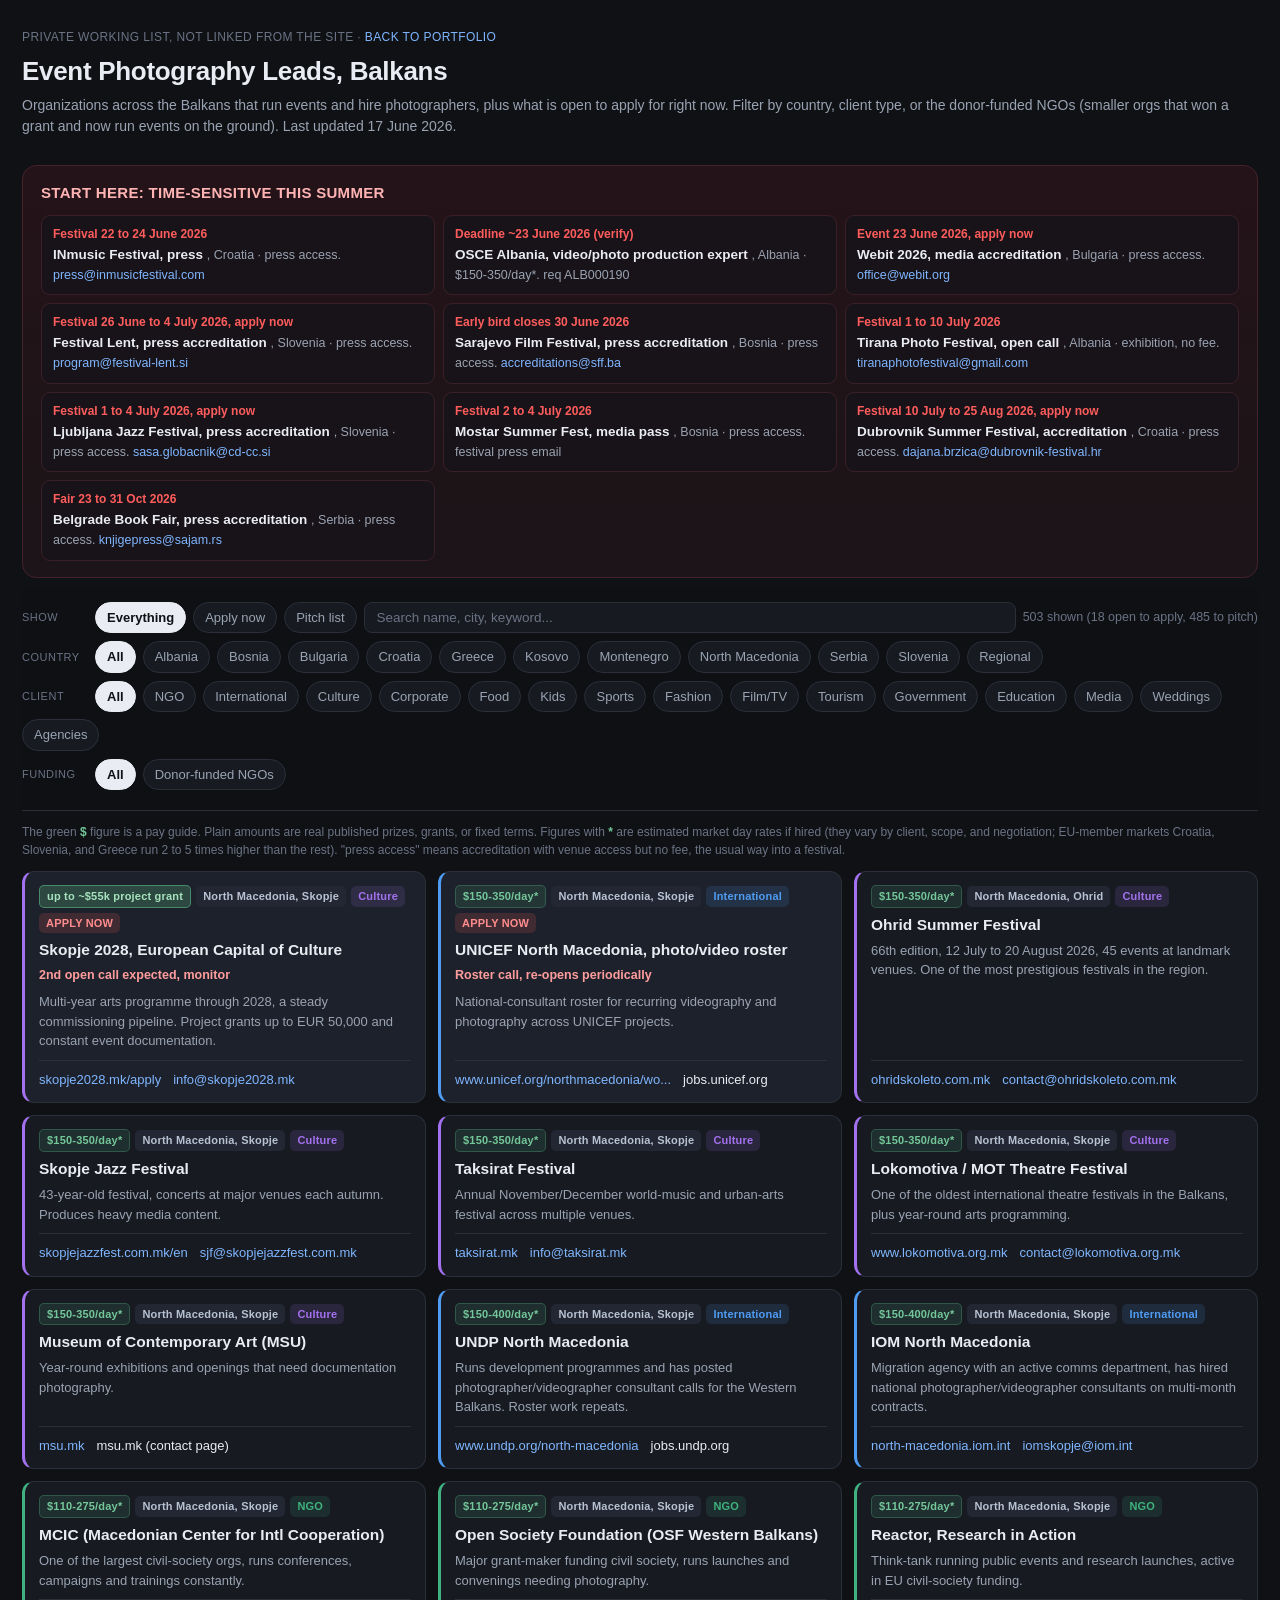
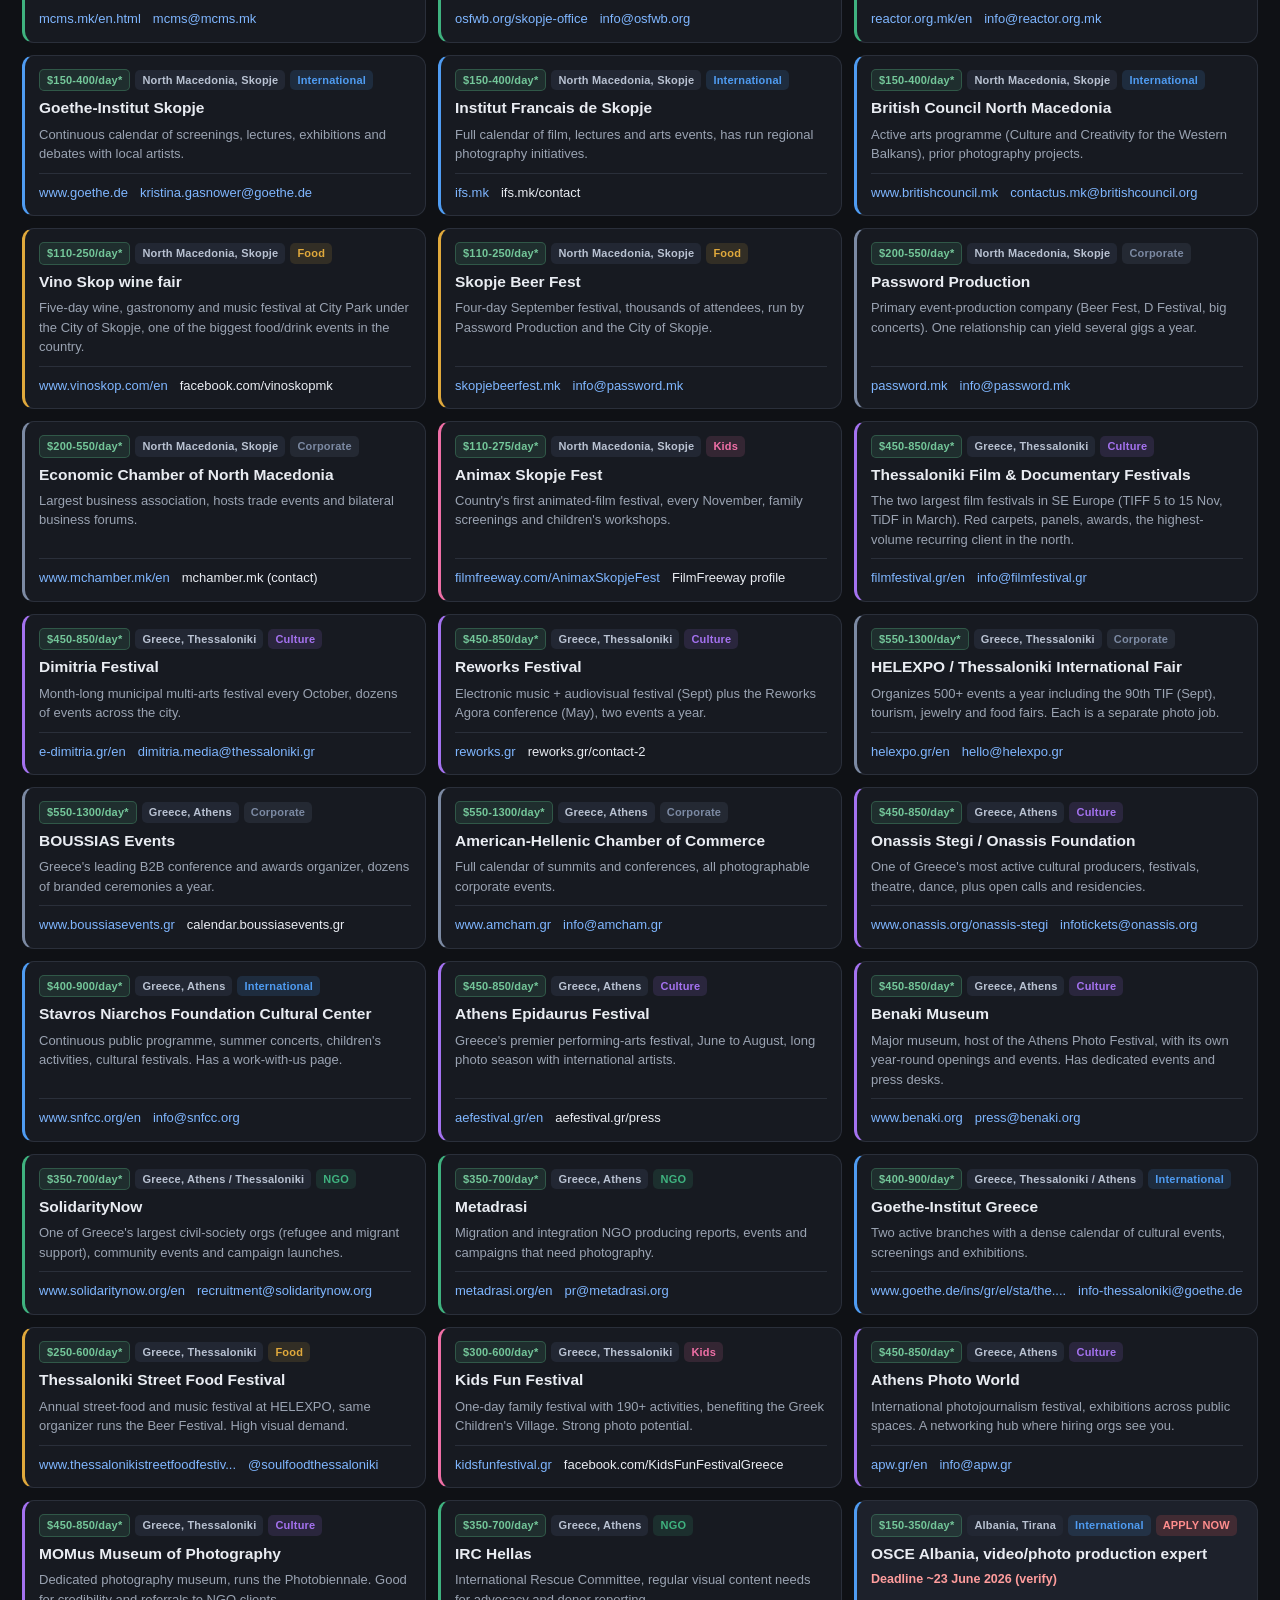
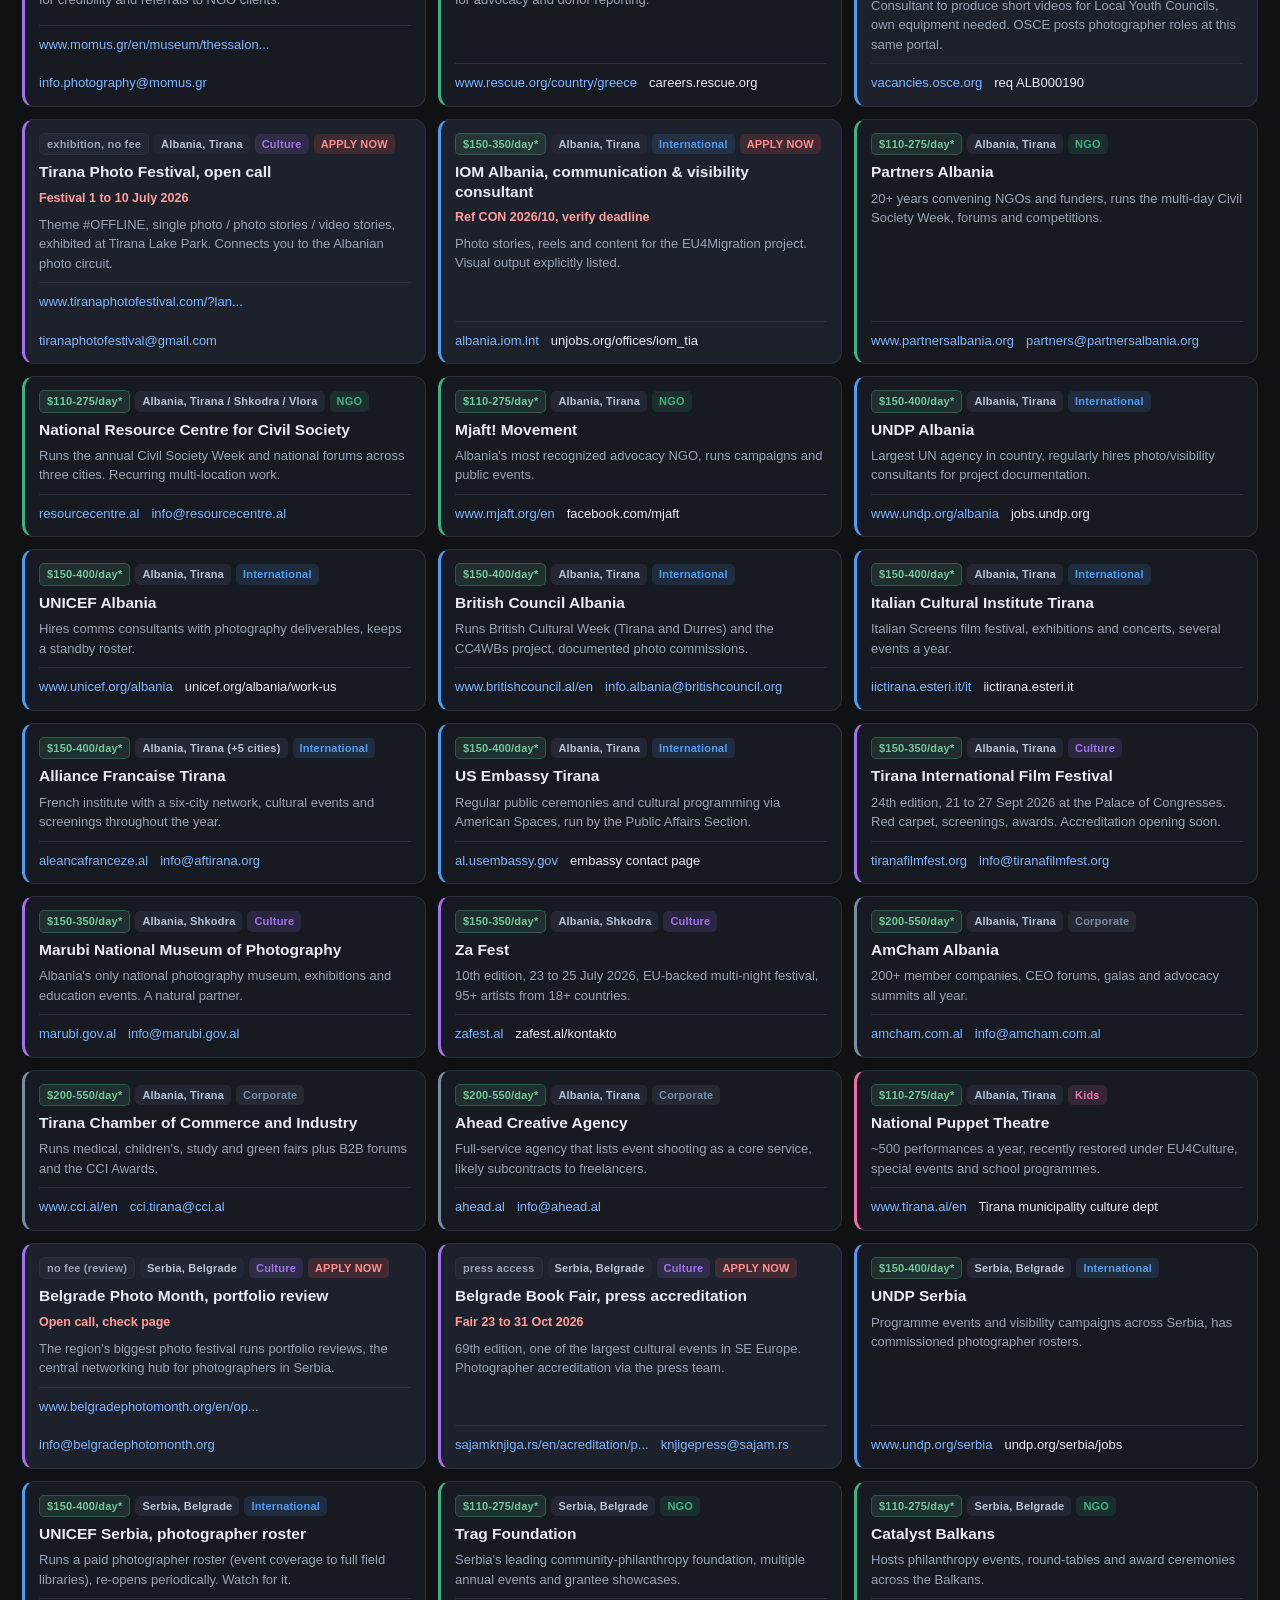
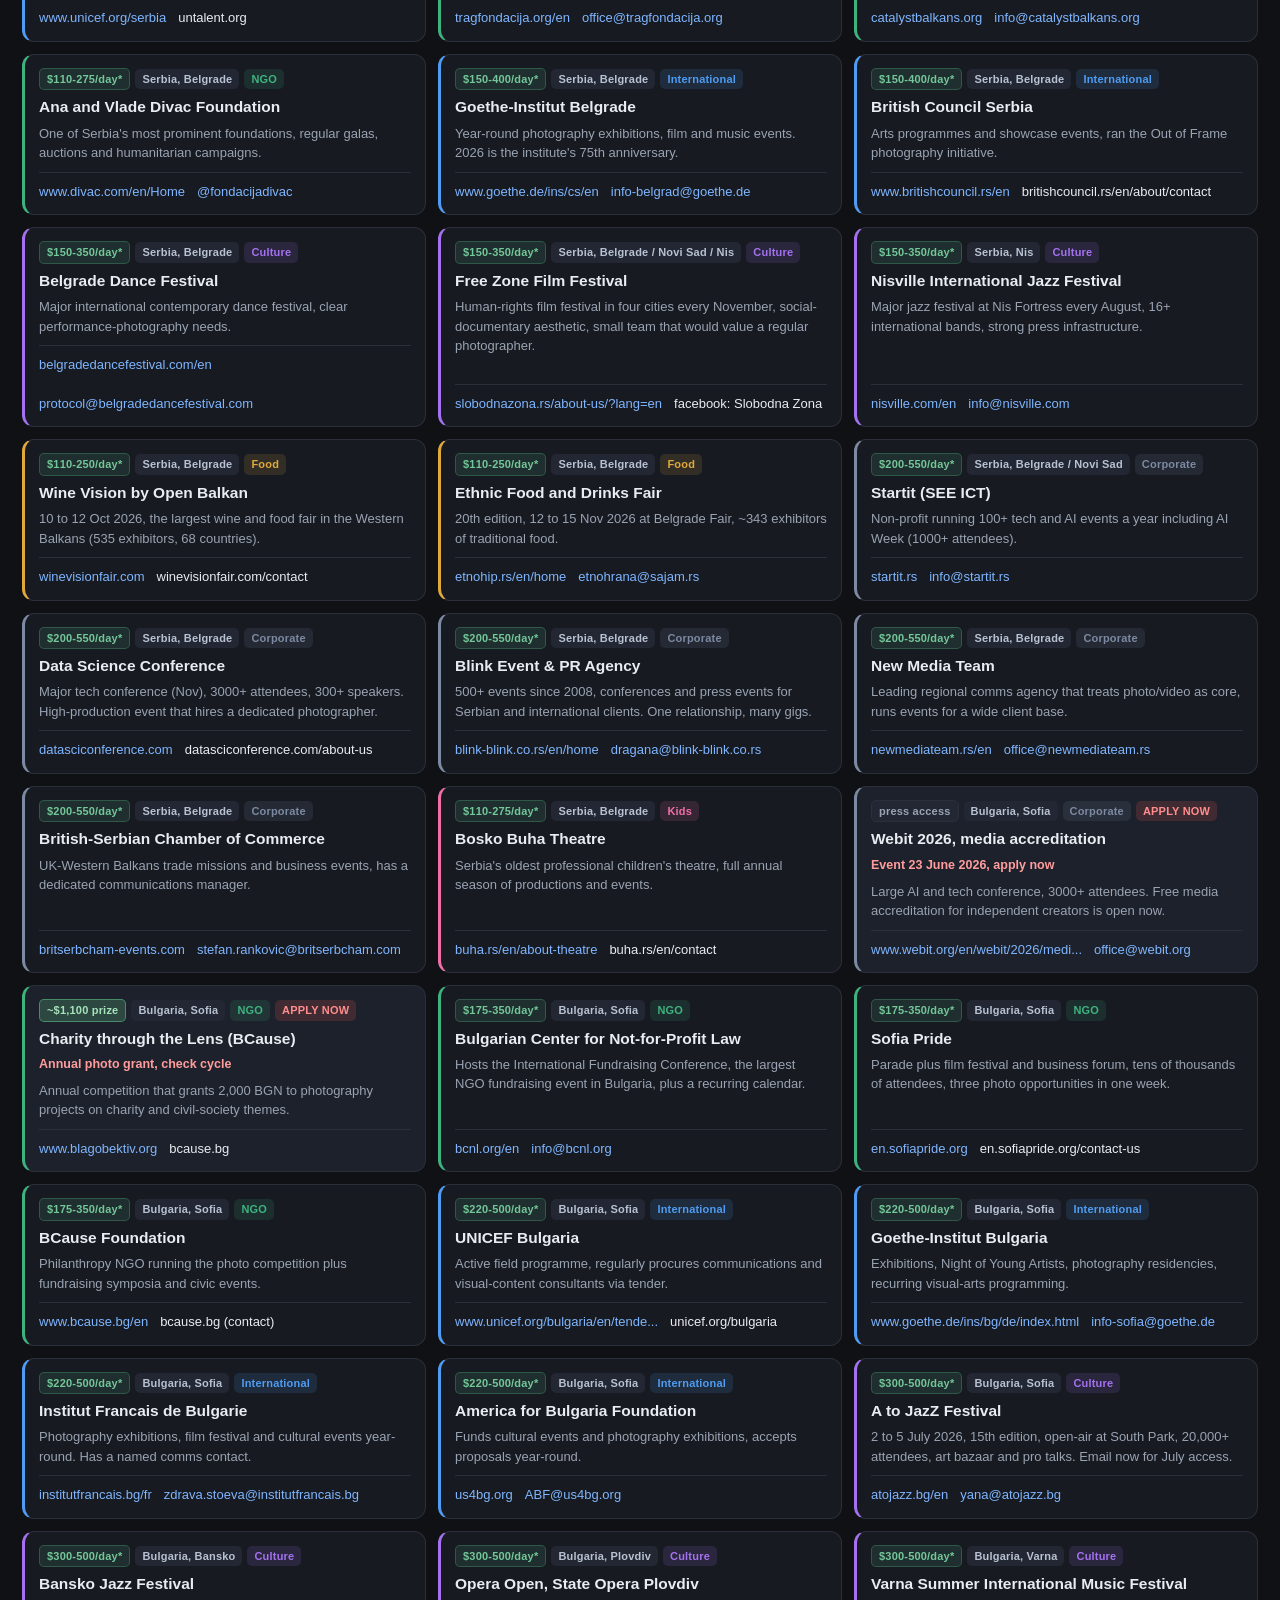
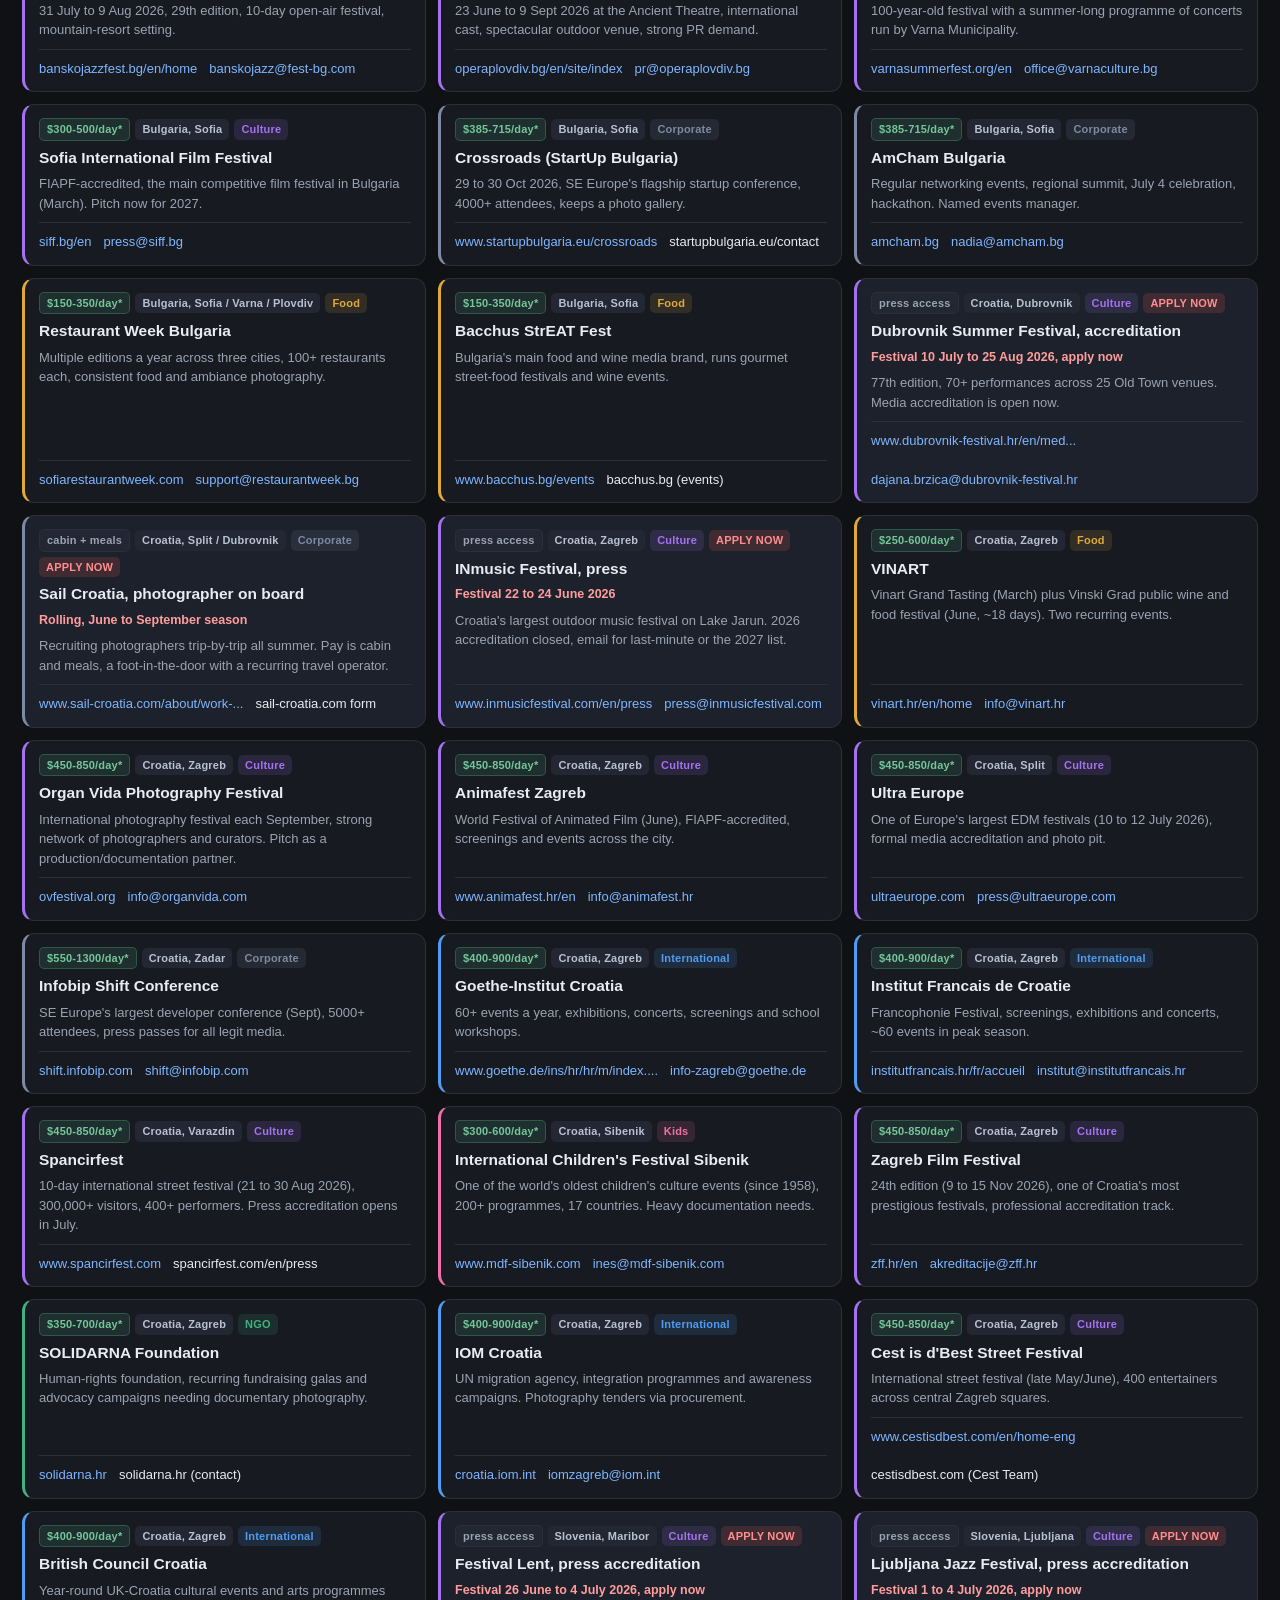
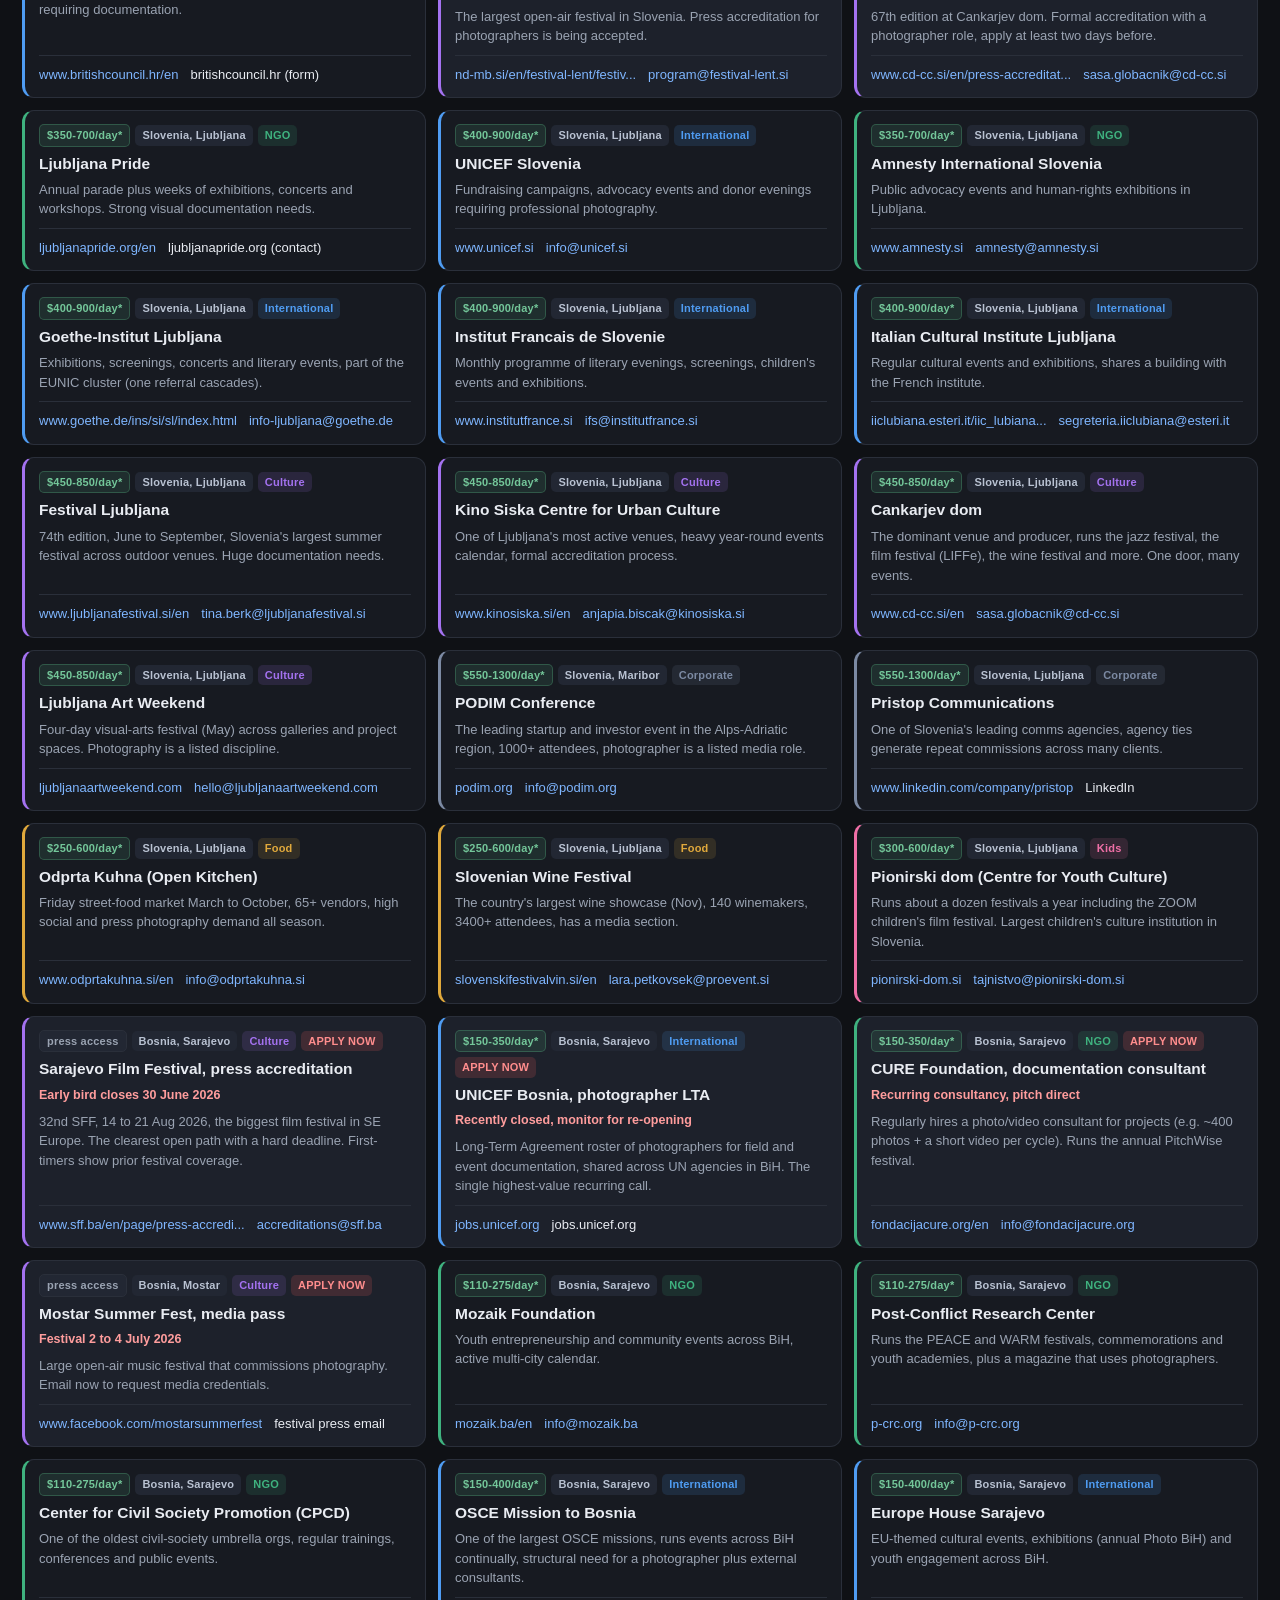
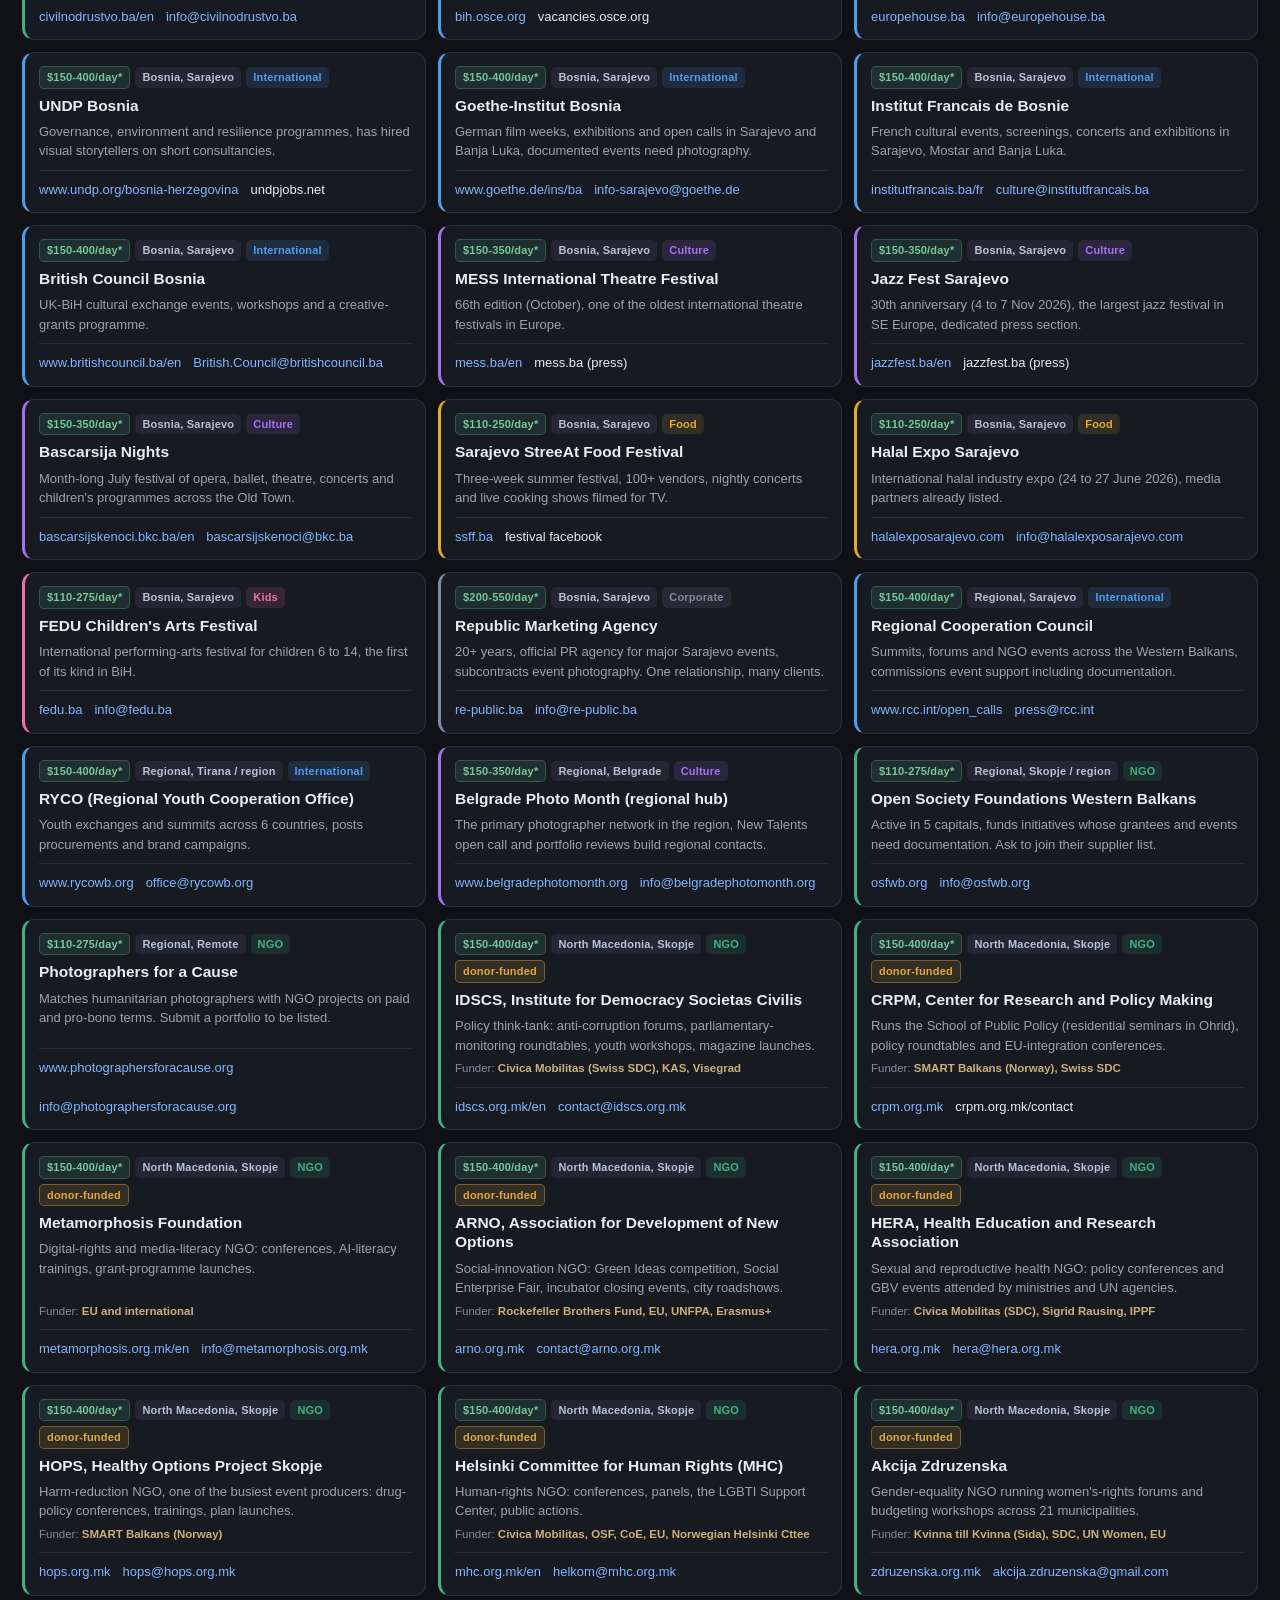
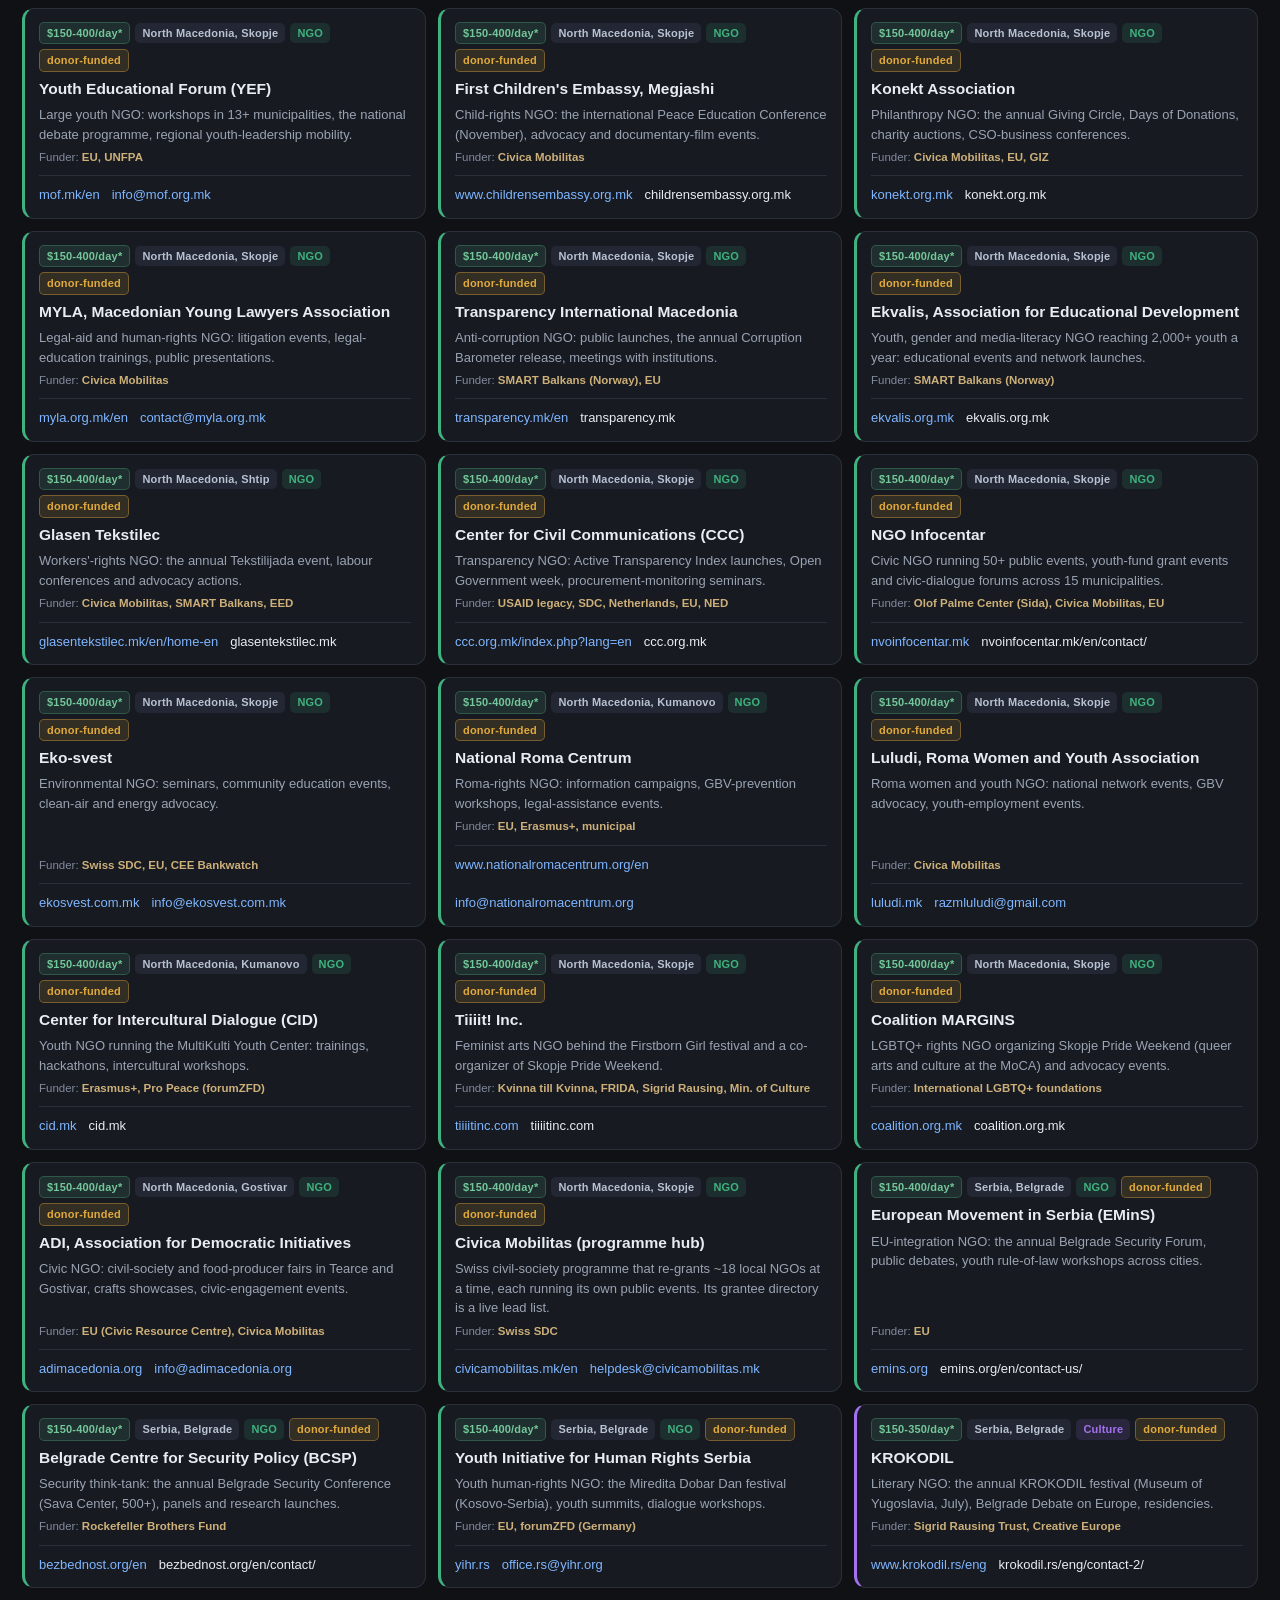
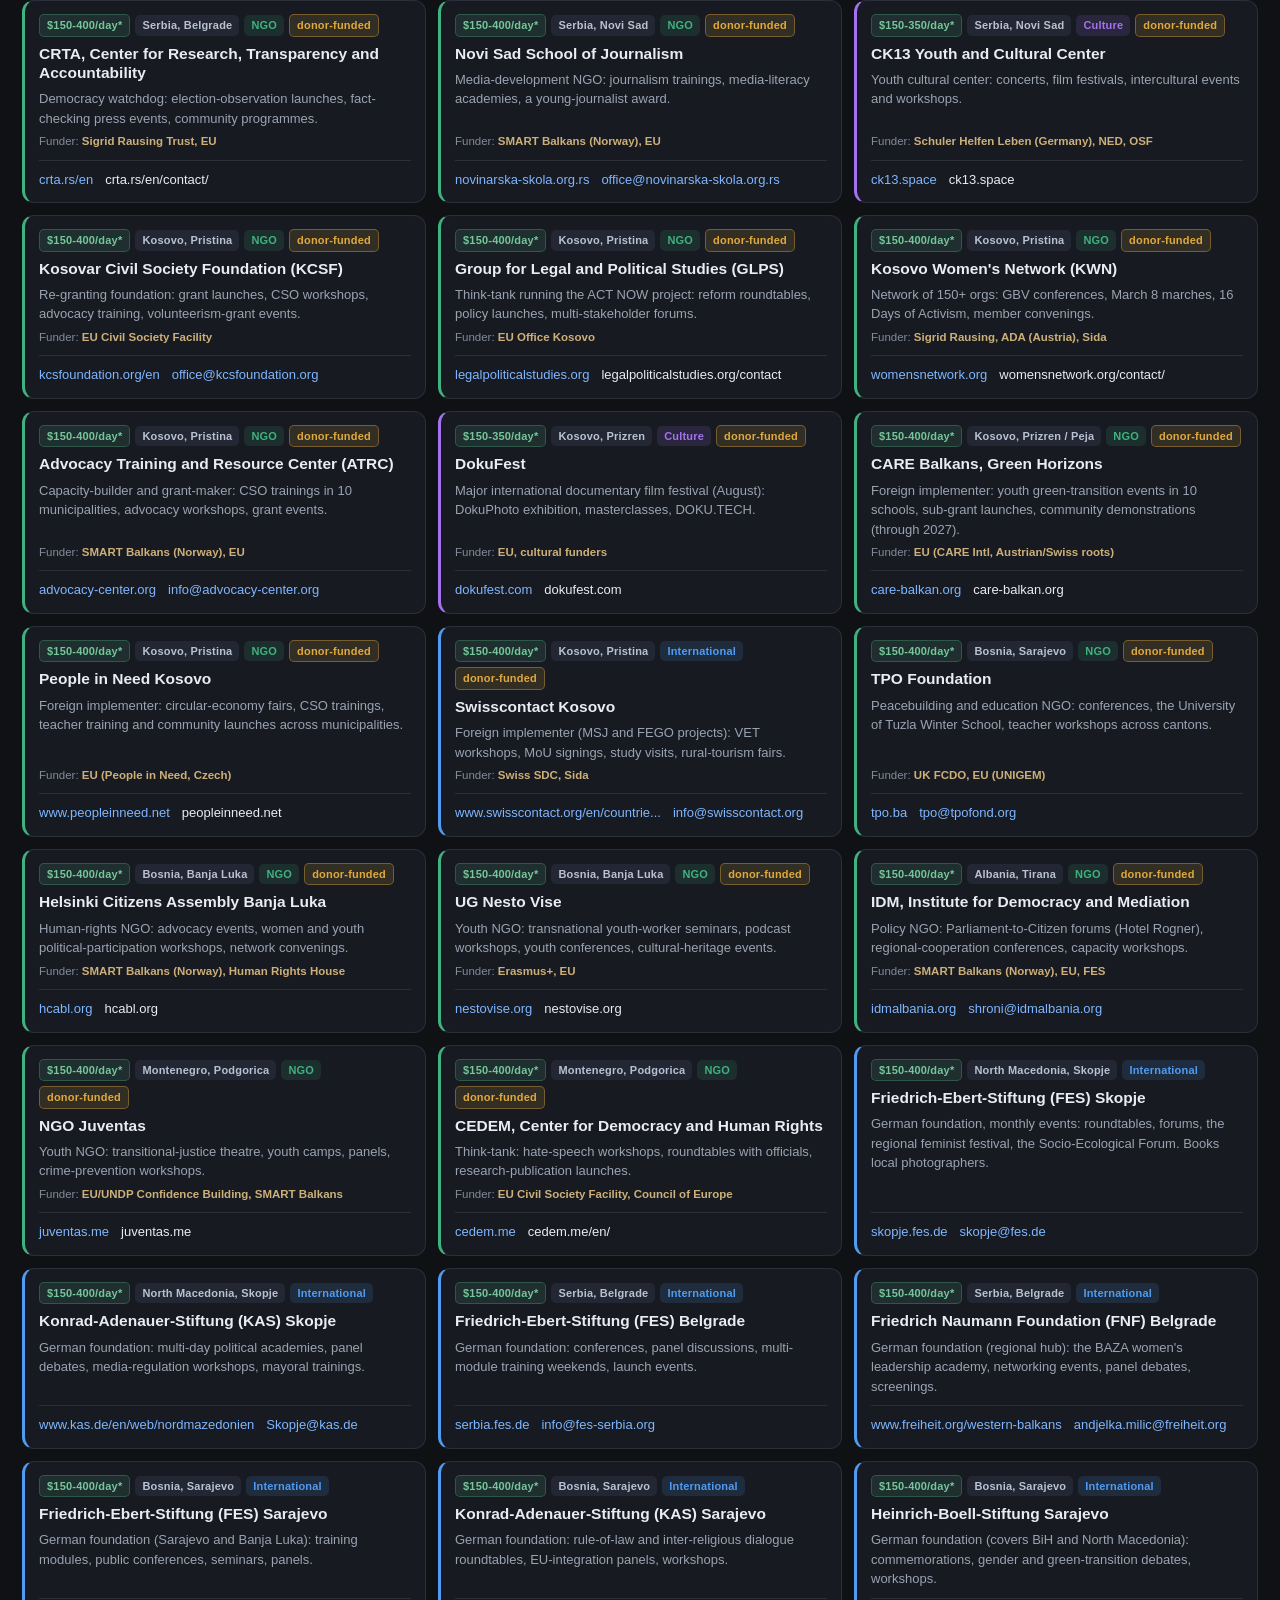
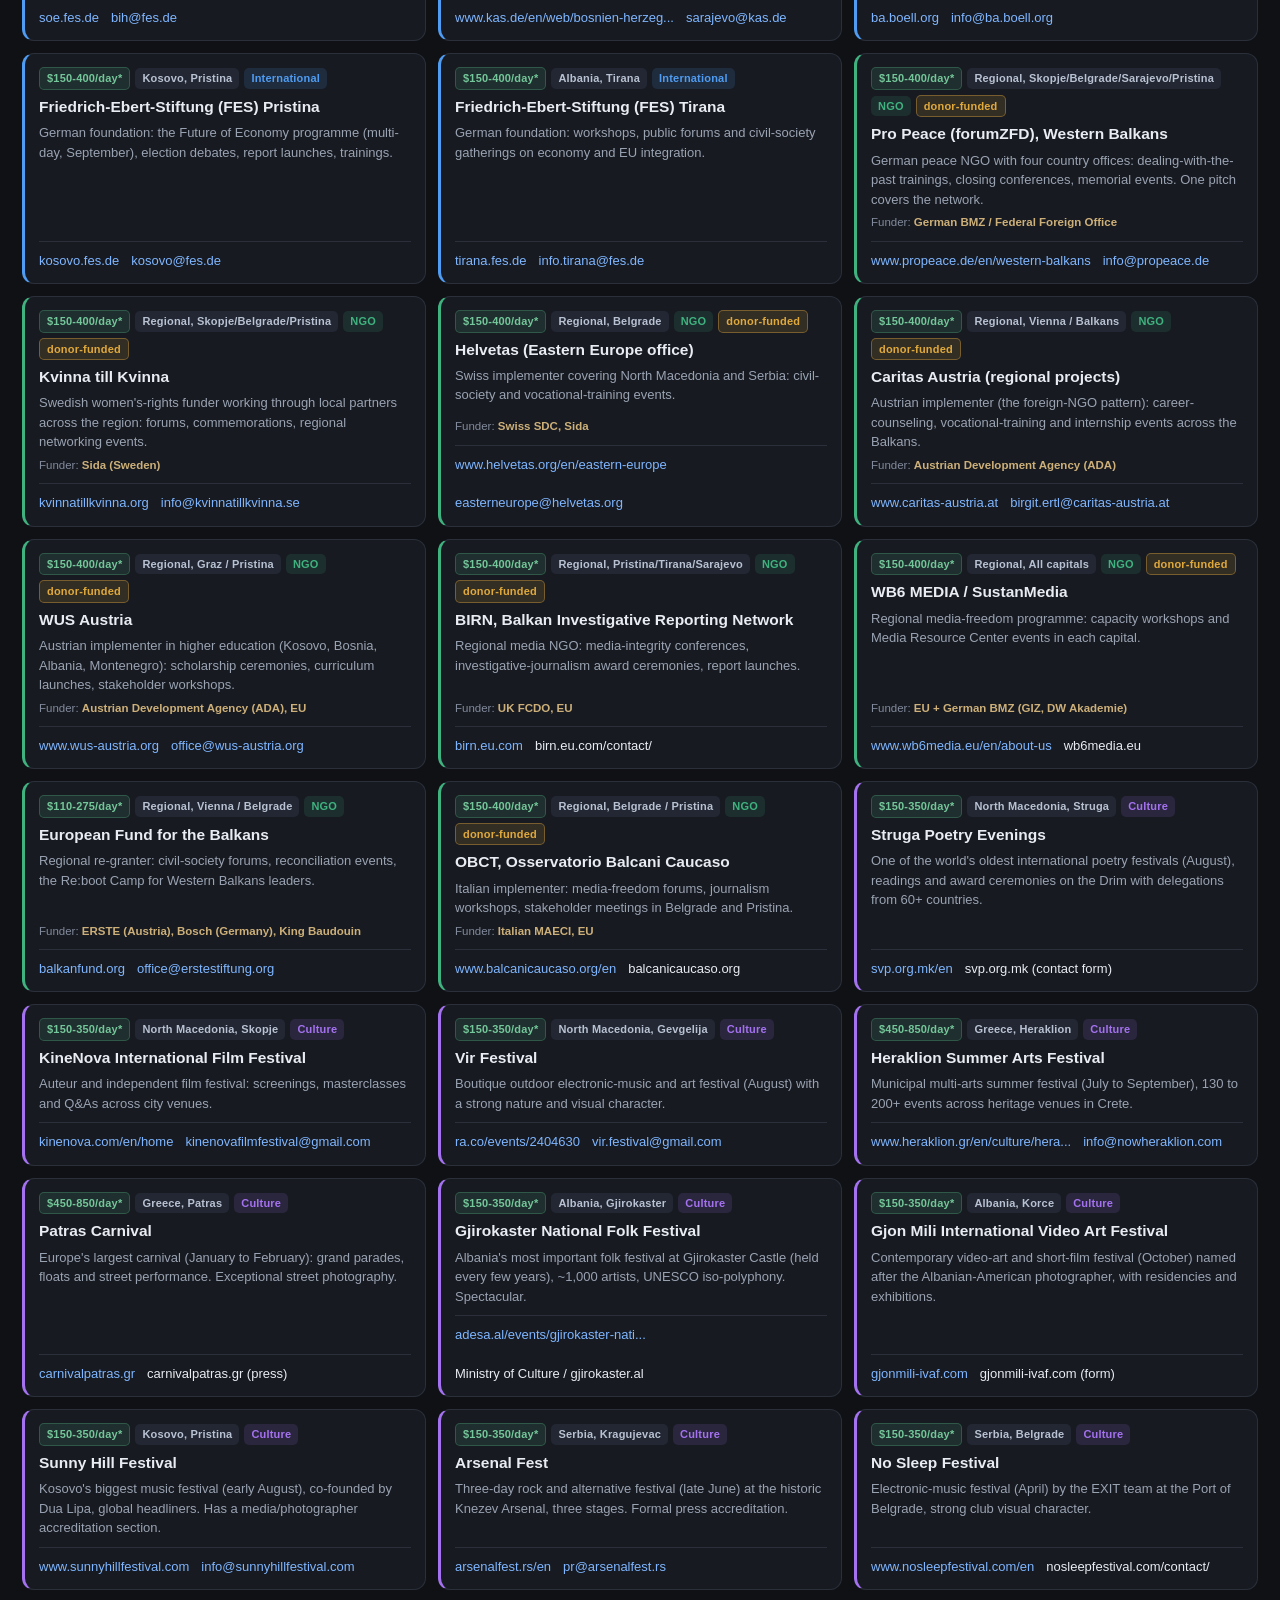
==== commit 0dac99e9: "Every-layer sweep: add 12 opportunity layers + 9 new categories Adds ~235 leads across sports, film/" ====
--- a/jobs/index.html
+++ b/jobs/index.html
@@ -35,12 +35,7 @@
   .pill{border:1px solid var(--line);background:var(--panel);color:var(--soft);padding:5px 11px;border-radius:999px;font-size:13px;cursor:pointer;user-select:none;transition:.12s}
   .pill:hover{border-color:#3a4150;color:var(--ink)}
   .pill.on{background:var(--ink);color:#0f1115;border-color:var(--ink);font-weight:600}
-  .pill.cat.on[data-v="NGO"]{background:var(--ngo);border-color:var(--ngo);color:#06150e}
-  .pill.cat.on[data-v="International"]{background:var(--intl);border-color:var(--intl);color:#04101f}
-  .pill.cat.on[data-v="Culture"]{background:var(--culture);border-color:var(--culture);color:#120422}
-  .pill.cat.on[data-v="Corporate"]{background:var(--corp);border-color:var(--corp);color:#0b0f16}
-  .pill.cat.on[data-v="Food"]{background:var(--food);border-color:var(--food);color:#1c1304}
-  .pill.cat.on[data-v="Kids"]{background:var(--kids);border-color:var(--kids);color:#1f0512}
+  .pill.cat.on{background:var(--cc,var(--ink));border-color:var(--cc,var(--ink));color:#0f1115;font-weight:600}
   #q{flex:1;min-width:160px;background:var(--panel);border:1px solid var(--line);color:var(--ink);padding:7px 12px;border-radius:8px;font-size:13.5px}
   #q::placeholder{color:var(--faint)}
   .count{color:var(--faint);font-size:12.5px;margin-left:auto}
@@ -122,12 +117,6 @@
     <div class="row" id="catRow">
       <span class="lab">Client</span>
       <span class="pill cat on" data-v="all">All</span>
-      <span class="pill cat" data-v="NGO">NGO &amp; nonprofit</span>
-      <span class="pill cat" data-v="International">International</span>
-      <span class="pill cat" data-v="Culture">Culture &amp; festivals</span>
-      <span class="pill cat" data-v="Corporate">Corporate &amp; conf.</span>
-      <span class="pill cat" data-v="Food">Food &amp; drink</span>
-      <span class="pill cat" data-v="Kids">Kids &amp; family</span>
     </div>
     <div class="row" id="fundRow">
       <span class="lab">Funding</span>
@@ -526,10 +515,262 @@
 {n:"AGROKOS Agribusiness and Food Fair",g:"Kosovo",city:"Pristina",cat:"Food",t:"pitch",why:"25th edition (late May), the leading agribusiness, food and beverage trade fair in Kosovo.",u:"https://www.ceokos.com/agrokos/en/for-exhibitor/",k:"ceokos.com"},
 {n:"Wine and Bleak Festival",g:"Montenegro",city:"Virpazar",cat:"Food",t:"pitch",why:"Lake Skadar wine and lake-fish festival (late Feb to early Mar), a local wine competition plus cultural programme.",u:"https://www.montenegro.travel/en/explore-montenegro/events-in-montenegro/568-wine-and-bleak-festival",k:"bar.travel"},
 {n:"Craft Fest Montenegro",g:"Montenegro",city:"Podgorica",cat:"Food",t:"pitch",why:"Podgorica craft-beer festival (mid-June) on Independence Square, 10+ breweries, live music.",u:"https://podgorica.travel/en/",k:"podgorica.travel"},
-{n:"Montenegro Beer Fest",g:"Montenegro",city:"Cetinje",cat:"Food",t:"pitch",why:"Beer and music festival (late July to early Aug) in Cetinje, regional craft beer and live acts.",u:"https://www.facebook.com/montenegrobeerfest",k:"facebook.com/montenegrobeerfest"}
+{n:"Montenegro Beer Fest",g:"Montenegro",city:"Cetinje",cat:"Food",t:"pitch",why:"Beer and music festival (late July to early Aug) in Cetinje, regional craft beer and live acts.",u:"https://www.facebook.com/montenegrobeerfest",k:"facebook.com/montenegrobeerfest"},
+
+/* ===== EVERY-LAYER SWEEP (added 17 June 2026) ===== */
+/* Sports */
+{n:"FK Vardar Skopje (football)",g:"North Macedonia",city:"Skopje",cat:"Sports",t:"pitch",why:"Top Macedonian football club at the National Arena, match-day media passes and contracted shooters.",u:"https://fkvardar.com",k:"contact@fcvardar.com.mk"},
+{n:"FC Shkupi 1927 (football)",g:"North Macedonia",city:"Skopje",cat:"Sports",t:"pitch",why:"Premier League club with UEFA rounds, issues press accreditation by email.",u:"https://fcshkupi.com",k:"media@fcshkupi.com"},
+{n:"RK Alkaloid (handball)",g:"North Macedonia",city:"Skopje",cat:"Sports",t:"pitch",why:"EHF European Cup winners, formal per-match photo accreditation.",u:"https://rkalkaloid.mk",k:"media@rkalkaloid.mk"},
+{n:"RK Vardar 1961 (handball)",g:"North Macedonia",city:"Skopje",cat:"Sports",t:"pitch",why:"Champions League handball club, accredits press, seasonal club photographer.",u:"https://rkvardar.com.mk",k:"contact@rkvardar1961.com"},
+{n:"Wizz Air Skopje Marathon",g:"North Macedonia",city:"Skopje",cat:"Sports",t:"pitch",why:"Largest mass running event in the country (October), contracts an official photographer.",u:"https://skopskimaraton.com.mk",k:"info@skopskimaraton.com.mk"},
+{n:"Ohrid Ultra-Trail",g:"North Macedonia",city:"Ohrid",cat:"Sports",t:"pitch",why:"Trail race in Galicica National Park (late May), works with event photographers across distances.",u:"https://ohridultratrail.com",k:"race@ohridultratrail.com"},
+{n:"PAOK FC (football)",g:"Greece",city:"Thessaloniki",cat:"Sports",t:"pitch",why:"Big Super League club, formal seasonal media accreditation, pitch access via Gate 2.",u:"https://paokfc.gr",k:"press@paokfc.gr"},
+{n:"Olympiacos FC (football)",g:"Greece",city:"Piraeus",cat:"Sports",t:"pitch",why:"Most successful Greek club, match-day photo accreditation via press office.",u:"https://olympiacos.org",k:"press@olympiacos.org"},
+{n:"Panathinaikos FC (football)",g:"Greece",city:"Athens",cat:"Sports",t:"pitch",why:"Athens Big Three club, seasonal and per-match photo accreditation.",u:"https://pao.gr",k:"pressoffice@pao.gr"},
+{n:"AEK Athens FC (football)",g:"Greece",city:"Athens",cat:"Sports",t:"pitch",why:"Major Athens club at the OPAP Arena, press-office accreditation.",u:"https://aekfc.gr",k:"pressoffice@aekfc.gr"},
+{n:"Athens Authentic Marathon",g:"Greece",city:"Athens",cat:"Sports",t:"pitch",why:"The original marathon (November), one of Europe's most photographed races, run by SEGAS.",u:"https://athensauthenticmarathon.gr",k:"press@segas.gr"},
+{n:"FK Crvena Zvezda, Red Star (football)",g:"Serbia",city:"Belgrade",cat:"Sports",t:"pitch",why:"Most famous Serbian club, stadium media center, per-match accreditation.",u:"https://crvenazvezdafk.com",k:"crvenazvezdafk.com (form)"},
+{n:"FK Partizan (football)",g:"Serbia",city:"Belgrade",cat:"Sports",t:"pitch",why:"Historic Belgrade club, dedicated accreditation email.",u:"https://partizan.rs",k:"accreditation@partizan.rs"},
+{n:"Belgrade Marathon",g:"Serbia",city:"Belgrade",cat:"Sports",t:"pitch",why:"Largest sporting event in Serbia (April), contracts official race photographers.",u:"https://bgdmarathon.org",k:"office@bgdmarathon.org"},
+{n:"HNK Hajduk Split (football)",g:"Croatia",city:"Split",cat:"Sports",t:"pitch",why:"One of Croatia's two biggest clubs, seasonal and single-match accreditation.",u:"https://hajduk.hr",k:"press@hajduk.hr"},
+{n:"GNK Dinamo Zagreb (football)",g:"Croatia",city:"Zagreb",cat:"Sports",t:"pitch",why:"Croatia's most titled club, Champions League regular, online accreditation portal.",u:"https://gnkdinamo.hr",k:"akreditacije.gnkdinamo.hr"},
+{n:"Zagreb Marathon",g:"Croatia",city:"Zagreb",cat:"Sports",t:"pitch",why:"City-centre marathon (October), 2026 World Masters venue, contracts official photographers.",u:"https://zagreb-marathon.com",k:"zagreb-marathon.com (form)"},
+{n:"NLB Ljubljana Marathon",g:"Slovenia",city:"Ljubljana",cat:"Sports",t:"pitch",why:"Slovenia's biggest running event (October), dedicated media section.",u:"https://ljubljanskimaraton.si",k:"info@ljubljanskimaraton.si"},
+{n:"Tour of Slovenia (cycling)",g:"Slovenia",city:"nationwide",cat:"Sports",t:"pitch",why:"UCI ProSeries stage race (June), internationally broadcast, contracts race photographers.",u:"https://tourofslovenia.si",k:"office@tourofslovenia.si"},
+{n:"HSK Zrinjski Mostar (football)",g:"Bosnia",city:"Mostar",cat:"Sports",t:"pitch",why:"Herzegovina's biggest club, four accreditation categories incl. Photo.",u:"https://hskzrinjski.ba",k:"press@hskzrinjski.ba"},
+{n:"Sarajevo Half Marathon",g:"Bosnia",city:"Sarajevo",cat:"Sports",t:"pitch",why:"City-centre half marathon (September), contracts official race photographers.",u:"https://sarajevomarathon.ba",k:"info@sarajevomarathon.ba"},
+{n:"Wizz Air Sofia Marathon",g:"Bulgaria",city:"Sofia",cat:"Sports",t:"pitch",why:"Bulgaria's flagship road race (October), dedicated PR and press contacts.",u:"https://sofiamarathon.bg",k:"pr@sofiamarathon.bg"},
+{n:"PFC Ludogorets (football)",g:"Bulgaria",city:"Razgrad",cat:"Sports",t:"pitch",why:"Dominant Bulgarian club, Champions League qualifiers, active press room.",u:"https://ludogorets.com",k:"ludogorets.com/en/press-office/"},
+{n:"Prishtina Trails",g:"Kosovo",city:"Pristina",cat:"Sports",t:"pitch",why:"Kosovo's largest trail race (May) in Germia Park, works with photographers across distances.",u:"https://prishtinatrails.com",k:"prixtrailers@gmail.com"},
+{n:"Podgorica Millennium Run",g:"Montenegro",city:"Podgorica",cat:"Sports",t:"pitch",why:"Montenegro's main road race (November), credits named contracted photographers.",u:"https://podgorica.run",k:"podgorica.run/kontakt"},
+{n:"Tirana Marathon",g:"Albania",city:"Tirana",cat:"Sports",t:"pitch",why:"Albania's biggest mass-participation race (October) by the Municipality, heavy promo use.",u:"https://tiranamarathon.com",k:"tiranamarathon.com (form)"},
+/* Film and TV production (unit stills / BTS) */
+{n:"Balkanic Media",g:"Serbia",city:"Belgrade",cat:"Film/TV",t:"pitch",why:"Co-production house for international TV drama (The Outpost, Seal Team), hires unit stills crew.",u:"https://balkanicmedia.com",k:"je@balkanicmedia.com"},
+{n:"Contrast Studios",g:"Serbia",city:"Belgrade",cat:"Film/TV",t:"pitch",why:"TV and film producer, long-running series, continuous unit-stills work.",u:"https://contraststudios.rs",k:"office@contraststudios.rs"},
+{n:"Firefly Productions",g:"Serbia",city:"Belgrade",cat:"Film/TV",t:"pitch",why:"TV drama specialist, studio under construction, hires stills per production.",u:"https://www.firefly.rs",k:"office@firefly.rs"},
+{n:"Rooster Production",g:"Serbia",city:"Belgrade",cat:"Film/TV",t:"pitch",why:"Award-winning ad production house (IKEA, Adidas), commissions EPK and BTS stills.",u:"https://roosterproduction.rs",k:"ana@roosterproduction.rs"},
+{n:"Soulful Films",g:"Serbia",city:"Belgrade",cat:"Film/TV",t:"pitch",why:"Production-service company assembling local crew incl. stills photographers.",u:"https://www.soulfulfilms.rs",k:"info@soulfulfilms.rs"},
+{n:"Film Center Serbia",g:"Serbia",city:"Belgrade",cat:"Film/TV",t:"pitch",why:"State film fund, a tracker for which productions are shooting and who to approach.",u:"https://www.fcs.rs",k:"fcs@fcs.rs"},
+{n:"Propeler Film",g:"Croatia",city:"Zagreb",cat:"Film/TV",t:"pitch",why:"Active feature and documentary producer, hires stills/BTS per production.",u:"https://www.propelerfilm.com",k:"info@propelerfilm.com"},
+{n:"Kinorama",g:"Croatia",city:"Zagreb",cat:"Film/TV",t:"pitch",why:"35+ feature films, lean staff so crew incl. unit stills is brought in per project.",u:"https://www.kinorama.hr",k:"info@kinorama.hr"},
+{n:"BAAM Production House",g:"Croatia",city:"Zagreb / Dubrovnik",cat:"Film/TV",t:"pitch",why:"Stills and film production-service company across Croatia and neighbours.",u:"https://baamproductionhouse.com",k:"barbara@baamproductionhouse.com"},
+{n:"HAVC, Croatian Audiovisual Centre",g:"Croatia",city:"Zagreb",cat:"Film/TV",t:"pitch",why:"Administers the rebate, a tracker for funded productions to approach.",u:"https://havc.hr",k:"havc@havc.hr"},
+{n:"Nu Boyana Film Studios",g:"Bulgaria",city:"Sofia",cat:"Film/TV",t:"pitch",why:"Major studio complex hosting international action films, needs unit stills and EPK crews.",u:"https://nuboyana.com",k:"production@nuboyana.com"},
+{n:"Icon Films Sofia",g:"Bulgaria",city:"Sofia",cat:"Film/TV",t:"pitch",why:"Production-service house for global commercials, hires stills for EPK and set.",u:"https://www.iconfilms.bg",k:"info@iconfilms.bg"},
+{n:"Sofia Film Productions",g:"Bulgaria",city:"Sofia",cat:"Film/TV",t:"pitch",why:"International production-service company, engages freelance stills talent.",u:"https://www.sofiafilmproductions.com",k:"info@sofiafilmproductions.com"},
+{n:"Skopje Film Studio",g:"North Macedonia",city:"Skopje",cat:"Film/TV",t:"pitch",why:"Festival-credited producer offering full production services to foreign shoots.",u:"https://skopjefilmstudio.wixsite.com/officialsite",k:"office@sfs.mk"},
+{n:"Green Olive Films",g:"Greece",city:"Athens",cat:"Film/TV",t:"pitch",why:"Full-service producer (500+ credits) that lists still photography among services.",u:"https://www.greenolivefilms.com",k:"greenolivefilms.com/contact"},
+{n:"Central Athens Film Productions",g:"Greece",city:"Athens",cat:"Film/TV",t:"pitch",why:"Netflix/Warner long-format producer, crews of 100-250, dedicated unit stills standard.",u:"https://www.centralathens.gr",k:"tsilifonis@centralathens.gr"},
+{n:"Papadhimitri Film Production",g:"Albania",city:"Tirana",cat:"Film/TV",t:"pitch",why:"Production company with strong local-crew relationships, first call for an Albanian shoot.",u:"https://papadhimitriproduction.com",k:"papadhimitrifilmproduction@gmail.com"},
+{n:"KUBE Studios",g:"Albania",city:"Tirana",cat:"Film/TV",t:"pitch",why:"One-stop production and post house assembling freelance crew.",u:"https://www.kubestudios.com",k:"info@kubestudios.com"},
+{n:"ORBIS Production",g:"Slovenia",city:"Ljubljana",cat:"Film/TV",t:"pitch",why:"Full-service house that explicitly lists unit stills and BTS photography.",u:"https://orbispro.si",k:"info@orbispro.si"},
+{n:"Trixtr Production",g:"Slovenia",city:"Ljubljana",cat:"Film/TV",t:"pitch",why:"Production-service company across SI/HR/IT/AT, full crew packages.",u:"https://www.trixtr.com",k:"info@trixtr.com"},
+{n:"Kras Production",g:"Kosovo",city:"Pristina",cat:"Film/TV",t:"pitch",why:"Narrative film producer hiring stills and EPK crew project by project.",u:"https://www.krasproduction.com",k:"info@krasproduction.com"},
+/* Fashion */
+{n:"Belgrade Fashion Week",g:"Serbia",city:"Belgrade",cat:"Fashion",t:"pitch",why:"Oldest fashion week in Eastern Europe (April and October), media accreditation form.",u:"https://www.belgradefashionweek.com",k:"bgfashionweek@click.co.rs"},
+{n:"Serbia Fashion Week",g:"Serbia",city:"Novi Sad",cat:"Fashion",t:"pitch",why:"Twice-yearly Novi Sad fashion week, dedicated accreditation page.",u:"https://serbiafashionweek.com/en/",k:"accreditations.sfw@gmail.com"},
+{n:"Models Inc. (Elite Model Serbia)",g:"Serbia",city:"Belgrade",cat:"Fashion",t:"pitch",why:"Leading agency running Elite Model Look, hires editorial and backstage photographers.",u:"https://www.modelsinc.rs",k:"office@modelsinc.rs"},
+{n:"Fashion Weekend Skopje",g:"North Macedonia",city:"Skopje",cat:"Fashion",t:"pitch",why:"The only fashion week in North Macedonia (twice a year), media accreditation.",u:"https://fashionweekendskopje.mk",k:"pr@fashionweekendskopje.mk"},
+{n:"BH Fashion Week Sarajevo",g:"Bosnia",city:"Sarajevo",cat:"Fashion",t:"pitch",why:"Run by ABC Models, the largest BiH agency, coordinates shows and photo recordings.",u:"https://www.bhfashionweeksarajevo.com",k:"info@bhfashionweeksarajevo.com"},
+{n:"Bipa Fashion.hr",g:"Croatia",city:"Zagreb",cat:"Fashion",t:"pitch",why:"The largest fashion platform in Croatia (March runway), press via BIPA comms.",u:"https://bipa.hr",k:"bipa@bipa.hr"},
+{n:"Ljubljana Fashion Week",g:"Slovenia",city:"Ljubljana",cat:"Fashion",t:"pitch",why:"Independent fashion week, 40+ shows under one roof (October), international press.",u:"https://ljfw.org",k:"@ljfw (Instagram)"},
+{n:"Athens Xclusive Designers Week (AXDW)",g:"Greece",city:"Athens",cat:"Fashion",t:"pitch",why:"Greece's main fashion week (twice a year), 25,000+ attendees, press register page.",u:"https://www.axdw.gr",k:"press@axdw.gr"},
+{n:"Eleven The Fashion Project",g:"Greece",city:"Athens",cat:"Fashion",t:"pitch",why:"Greek designer showcase at Zappeion (and Thessaloniki), press-kit access.",u:"https://eleventhefashionproject.gr",k:"info@eleven11.gr"},
+{n:"ModaSofia",g:"Bulgaria",city:"Sofia",cat:"Fashion",t:"pitch",why:"Bulgaria's main international fashion event (September), multi-venue catwalk.",u:"https://modasofia.bg",k:"editorial@viewsofia.com"},
+{n:"Ruse Fashion Week",g:"Bulgaria",city:"Ruse",cat:"Fashion",t:"pitch",why:"Runway event at the historic railway station (April), international designers.",u:"https://www.bgfashion.net",k:"silvia@bgfashion.net"},
+{n:"Albania Fashion Week",g:"Albania",city:"Tirana",cat:"Fashion",t:"pitch",why:"AIFF-run fashion week (April and October), apply for press access.",u:"https://albaniafashionweek.net",k:"info@albaniafashionweek.net"},
+{n:"Kosovo International Fashion Week (GFG)",g:"Kosovo",city:"Pristina",cat:"Fashion",t:"pitch",why:"Run by Gecjan Fashion Group, selects 25+ photographers each edition.",u:"https://www.gfgmodels.com",k:"@gfgmodels (Instagram)"},
+{n:"IFF Porto Montenegro",g:"Montenegro",city:"Tivat",cat:"Fashion",t:"pitch",why:"Luxury fashion festival at the superyacht marina (July), accreditation by request.",u:"https://www.iffportomontenegro.com",k:"iff@iffportomontenegro.com"},
+{n:"Fashion Week Montenegro",g:"Montenegro",city:"Podgorica",cat:"Fashion",t:"pitch",why:"National Fashion Chamber event (April), Podgorica and the coast.",u:"https://www.instagram.com/montenegrofashionweek",k:"@montenegrofashionweek (Instagram)"},
+/* Tourism boards and hospitality */
+{n:"Tourism Macedonia (national agency)",g:"North Macedonia",city:"Skopje",cat:"Tourism",t:"pitch",why:"National promotion body commissioning destination and campaign photography.",u:"https://tourismmacedonia.gov.mk",k:"tourismmacedonia.gov.mk (form)"},
+{n:"Ohrid Tourist Association",g:"North Macedonia",city:"Ohrid",cat:"Tourism",t:"pitch",why:"City tourism body for the UNESCO Ohrid region, commissions destination imagery.",u:"https://ohridtouristassociation.com",k:"biljanatourism@yahoo.com"},
+{n:"DMC Balkans Travel and Events",g:"North Macedonia",city:"Skopje",cat:"Tourism",t:"pitch",why:"Leading incoming operator, plans MICE events needing documentation.",u:"https://dmcbalkans.com",k:"info@dmcbalkans.com"},
+{n:"Greek National Tourism Org (Visit Greece)",g:"Greece",city:"Athens",cat:"Tourism",t:"pitch",why:"National marketing body with an image bank and press/fam trips.",u:"https://www.visitgreece.gr",k:"visitgreece.gr/media-kit"},
+{n:"This is Athens (ACVB)",g:"Greece",city:"Athens",cat:"Tourism",t:"pitch",why:"Official Athens visitor bureau, needs event and destination photography.",u:"https://www.thisisathens.org",k:"acvb@thisisathens.org"},
+{n:"Thessaloniki Tourism Organization",g:"Greece",city:"Thessaloniki",cat:"Tourism",t:"pitch",why:"Regional board producing guides and promotional imagery.",u:"https://thessaloniki.travel",k:"thessaloniki.travel (about)"},
+{n:"National Tourism Agency Albania (AKT)",g:"Albania",city:"Tirana",cat:"Tourism",t:"pitch",why:"Government agency commissioning destination and campaign content.",u:"https://akt.gov.al",k:"info@akt.gov.al"},
+{n:"DMO Albania",g:"Albania",city:"Tirana",cat:"Tourism",t:"pitch",why:"Non-profit behind Visit Tirana and the Tirana Photo Festival, commissions photographers.",u:"https://dmoalbania.al",k:"info@dmoalbania.al"},
+{n:"National Tourism Org of Serbia (TOS)",g:"Serbia",city:"Belgrade",cat:"Tourism",t:"pitch",why:"National body, fairs and press/fam trips needing imagery.",u:"https://www.serbia.travel/en/",k:"info@serbia.travel"},
+{n:"Tourist Organisation of Belgrade (TOB)",g:"Serbia",city:"Belgrade",cat:"Tourism",t:"pitch",why:"City board commissioning destination, event and cultural photography.",u:"https://www.tob.rs/en",k:"tobsekretarica@tob.rs"},
+{n:"Tourist Organisation of Novi Sad (TONS)",g:"Serbia",city:"Novi Sad",cat:"Tourism",t:"pitch",why:"City board, EXPO 2027 nearby will lift demand for photography.",u:"https://novisad.travel",k:"tons@novisad.travel"},
+{n:"Victor Tours DMC",g:"Serbia",city:"Belgrade",cat:"Tourism",t:"pitch",why:"MICE and corporate-event DMC needing event documentation.",u:"https://www.victortours.com",k:"office@victortours.com"},
+{n:"Visit Sofia",g:"Bulgaria",city:"Sofia",cat:"Tourism",t:"pitch",why:"Sofia Municipality tourism, commissions campaign and event photography.",u:"https://www.visitsofia.bg/en/",k:"tic@visitsofia.bg"},
+{n:"Tourism Plovdiv",g:"Bulgaria",city:"Plovdiv",cat:"Tourism",t:"pitch",why:"Body for the European Capital of Culture city, festivals and city content.",u:"https://tourismplovdiv.org",k:"info@tourismplovdiv.org"},
+{n:"Croatian National Tourist Board (HTZ)",g:"Croatia",city:"Zagreb",cat:"Tourism",t:"pitch",why:"National authority, collaborates with destination photographers, press trips.",u:"https://www.htz.hr/en",k:"info@htz.hr"},
+{n:"Zagreb Tourist Board",g:"Croatia",city:"Zagreb",cat:"Tourism",t:"pitch",why:"City board with a photo press kit and event coverage.",u:"https://www.infozagreb.hr/en/",k:"info@infozagreb.hr"},
+{n:"Dubrovnik Tourist Board",g:"Croatia",city:"Dubrovnik",cat:"Tourism",t:"pitch",why:"Board for one of Europe's most photographed cities, heritage and events.",u:"https://visitdubrovnik.hr",k:"info@visitdubrovnik.hr"},
+{n:"Valamar Riviera (hotels)",g:"Croatia",city:"nationwide",cat:"Tourism",t:"pitch",why:"Croatia's largest tourism company (34 hotels), commissions hotel and campaign photography.",u:"https://www.valamar.com",k:"valamar.com (press)"},
+{n:"Slovenian Tourist Board (I Feel Slovenia)",g:"Slovenia",city:"Ljubljana",cat:"Tourism",t:"pitch",why:"National marketing body, media library and press trips.",u:"https://www.slovenia.info/en",k:"info@slovenia.info"},
+{n:"Visit Ljubljana",g:"Slovenia",city:"Ljubljana",cat:"Tourism",t:"pitch",why:"City tourism body, destination content and event calendars.",u:"https://www.visitljubljana.com/en/",k:"pr@visitljubljana.com"},
+{n:"Visit Sarajevo",g:"Bosnia",city:"Sarajevo",cat:"Tourism",t:"pitch",why:"Canton Sarajevo tourism association, campaigns and event documentation.",u:"https://www.visitsarajevo.ba",k:"info@visitsarajevo.ba"},
+{n:"Be In Kosovo",g:"Kosovo",city:"Pristina",cat:"Tourism",t:"pitch",why:"Event-management and tourism services company needing event photography.",u:"https://www.beinkosovo.com",k:"beinkosovo.com (form)"},
+{n:"National Tourism Org of Montenegro",g:"Montenegro",city:"Podgorica",cat:"Tourism",t:"pitch",why:"National body with a media library and press trips for the coast and mountains.",u:"https://www.montenegro.travel/en",k:"info@montenegro.travel"},
+/* Government and municipal */
+{n:"City of Skopje (Grad Skopje)",g:"North Macedonia",city:"Skopje",cat:"Government",t:"pitch",why:"City events and official ceremonies, photography via e-nabavki public tender.",u:"https://skopje.gov.mk",k:"e-nabavki.gov.mk (tenders)"},
+{n:"KIC Skopje (Cultural Information Center)",g:"North Macedonia",city:"Skopje",cat:"Government",t:"pitch",why:"City-funded venue running 200+ events a year, concerts, exhibitions, ceremonies.",u:"https://kic.mk",k:"info@kic.mk"},
+{n:"Youth Cultural Center (MKC) Skopje",g:"North Macedonia",city:"Skopje",cat:"Government",t:"pitch",why:"Public institution with galleries, a concert hall and a planetarium, frequent events.",u:"https://mkc.mk",k:"info@mkc.mk"},
+{n:"Museum of the City of Skopje",g:"North Macedonia",city:"Skopje",cat:"Government",t:"pitch",why:"Public museum with temporary exhibitions and commemorations, tenders documentation.",u:"https://muzejnagradskopje.mk",k:"muzejnagradskopje.mk"},
+{n:"Municipality of Ohrid",g:"North Macedonia",city:"Ohrid",cat:"Government",t:"pitch",why:"City-day, UNESCO and cultural events arranged via the mayor's cabinet.",u:"https://ohrid.gov.mk",k:"ohrid.gov.mk"},
+{n:"Municipality of Bitola",g:"North Macedonia",city:"Bitola",cat:"Government",t:"pitch",why:"UNESCO Creative City of Film, Day of Culture, Ilinden Days, Film City programme.",u:"https://bitola.gov.mk",k:"bitola.gov.mk"},
+{n:"Municipality of Thessaloniki",g:"Greece",city:"Thessaloniki",cat:"Government",t:"pitch",why:"City ceremonies and festivals, accredits via Marketing and Communications.",u:"https://thessaloniki.gr",k:"info@thessaloniki.gr"},
+{n:"City of Belgrade, Secretariat for Culture",g:"Serbia",city:"Belgrade",cat:"Government",t:"pitch",why:"City ceremonies and events, documentation via Serbian public procurement.",u:"https://beograd.rs",k:"portal.ujn.gov.rs (tenders)"},
+{n:"Tirana Municipality (procurement)",g:"Albania",city:"Tirana",cat:"Government",t:"pitch",why:"New Year's Festival and city events, posts Media and Visibility tenders.",u:"https://tirana.al",k:"app.e-albania.al (tenders)"},
+{n:"Sofia Municipality",g:"Bulgaria",city:"Sofia",cat:"Government",t:"pitch",why:"Cultural calendar (FotoFabrika etc.) and city ceremonies, supports photo events.",u:"https://sofia.bg",k:"sofia.bg (events)"},
+{n:"Podgorica Capital City, Culture Secretariat",g:"Montenegro",city:"Podgorica",cat:"Government",t:"pitch",why:"Cultural Summer, Jazz, sculpture and photo-month events, tendered photography.",u:"https://podgorica.me",k:"podgorica.me"},
+{n:"City of Zagreb",g:"Croatia",city:"Zagreb",cat:"Government",t:"pitch",why:"City Day (May 31) concerts, workshops and exhibitions across the city.",u:"https://zagreb.hr",k:"web-urednik@zagreb.hr"},
+/* Standing cultural institutions (theatres, operas, philharmonics, museums, galleries) */
+{n:"Macedonian National Theatre",g:"North Macedonia",city:"Skopje",cat:"Culture",t:"pitch",why:"Principal drama, opera and dance house, premieres and season campaigns.",u:"http://www.mnt.mk",k:"+389 23 230 304"},
+{n:"National Opera and Ballet (MOB)",g:"North Macedonia",city:"Skopje",cat:"Culture",t:"pitch",why:"The country's only opera and ballet company, production documentation.",u:"https://operabalet.mk/en/",k:"marketing@mob.com.mk"},
+{n:"Philharmonic of North Macedonia",g:"North Macedonia",city:"Skopje",cat:"Culture",t:"pitch",why:"National orchestra, full concert season with soloists and galas.",u:"https://www.filharmonija.mk/en/",k:"contact@filharmonija.org.mk"},
+{n:"Manaki Brothers Film Festival",g:"North Macedonia",city:"Bitola",cat:"Culture",t:"pitch",why:"The world's oldest cinematographers' festival (September), press accreditation form.",u:"https://manaki.com.mk",k:"manaki.com.mk"},
+{n:"Skopje Book Fair (GMG)",g:"North Macedonia",city:"Skopje",cat:"Culture",t:"pitch",why:"National book fair (April), 65+ publishers, 30,000+ visitors, accredits photographers.",u:"https://gmg.mk",k:"info@gmg.mk"},
+{n:"Greek National Opera",g:"Greece",city:"Athens",cat:"Culture",t:"pitch",why:"Major opera house at the SNFCC, 180+ performances a year, works with freelancers.",u:"https://www.nationalopera.gr/en/",k:"info@nationalopera.gr"},
+{n:"Athens Concert Hall (Megaron)",g:"Greece",city:"Athens",cat:"Culture",t:"pitch",why:"Greece's primary concert venue, season launches and galas, accredits press.",u:"https://www.megaron.gr/en/",k:"pressoffice@megaron.gr"},
+{n:"Thessaloniki Concert Hall",g:"Greece",city:"Thessaloniki",cat:"Culture",t:"pitch",why:"Northern Greece's main performing-arts complex, full season.",u:"https://www.tch.gr",k:"info@tch.gr"},
+{n:"EMST, National Museum of Contemporary Art",g:"Greece",city:"Athens",cat:"Culture",t:"pitch",why:"National contemporary art museum, major openings and loan shows.",u:"https://www.emst.gr/en/",k:"pressoffice@emst.gr"},
+{n:"National Theatre of Opera and Ballet (TKOB)",g:"Albania",city:"Tirana",cat:"Culture",t:"pitch",why:"Albania's opera and ballet on Skanderbeg Square, season and premieres.",u:"https://tkob.gov.al/?lang=en",k:"sekretaria@tkob.gov.al"},
+{n:"National Gallery of Arts Albania",g:"Albania",city:"Tirana",cat:"Culture",t:"pitch",why:"Principal fine-art museum, exhibitions needing opening and installation photos.",u:"http://galeriakombetare.gov.al/en/",k:"galeriakombetare.gov.al"},
+{n:"National Theatre in Belgrade",g:"Serbia",city:"Belgrade",cat:"Culture",t:"pitch",why:"Drama, opera and ballet under one roof, premieres and season campaigns.",u:"https://www.narodnopozoriste.rs/en/",k:"uprava@narodnopozoriste.rs"},
+{n:"Belgrade Philharmonic Orchestra",g:"Serbia",city:"Belgrade",cat:"Culture",t:"pitch",why:"Premier orchestra at Kolarac, concert and brochure shoots from freelancers.",u:"https://www.bgf.rs/en/",k:"office@bgf.co.rs"},
+{n:"Museum of Contemporary Art Belgrade",g:"Serbia",city:"Belgrade",cat:"Culture",t:"pitch",why:"International-standard contemporary museum, openings and performances.",u:"https://msub.org.rs",k:"natasa@msub.org.rs"},
+{n:"Serbian National Theatre",g:"Serbia",city:"Novi Sad",cat:"Culture",t:"pitch",why:"The oldest theatre institution, drama, opera and ballet seasons.",u:"https://www.snp.org.rs/en/",k:"snp.org.rs"},
+{n:"Sofia Opera and Ballet",g:"Bulgaria",city:"Sofia",cat:"Culture",t:"pitch",why:"180+ performances a year, one of the busiest lyric theatres in SE Europe.",u:"https://operasofia.bg/en/",k:"operasofia.bg"},
+{n:"Sofia Philharmonic",g:"Bulgaria",city:"Sofia",cat:"Culture",t:"pitch",why:"National orchestra at Bulgaria Hall, season launches and galas.",u:"https://sofiaphilharmonic.com/en/",k:"office@sofiaphilharmonic.com"},
+{n:"National Gallery of Bulgaria",g:"Bulgaria",city:"Sofia",cat:"Culture",t:"pitch",why:"Largest art institution across several venues incl. the contemporary SAMCA.",u:"https://nationalgallery.bg/",k:"nationalgallery.bg"},
+{n:"Croatian National Theatre Zagreb (HNK)",g:"Croatia",city:"Zagreb",cat:"Culture",t:"pitch",why:"Central theatre with opera, drama and ballet, premieres and season openings.",u:"https://www.hnk.hr",k:"hnk@hnk.hr"},
+{n:"Vatroslav Lisinski Concert Hall",g:"Croatia",city:"Zagreb",cat:"Culture",t:"pitch",why:"Zagreb's primary concert venue, 250,000+ visitors a year, has a media section.",u:"https://lisinski.hr/en/",k:"lisinski.hr"},
+{n:"Museum of Contemporary Art Zagreb (MSU)",g:"Croatia",city:"Zagreb",cat:"Culture",t:"pitch",why:"Largest Croatian contemporary museum with a photography collection, openings.",u:"http://www.msu.hr",k:"msu@msu.hr"},
+{n:"Croatian National Theatre Split",g:"Croatia",city:"Split",cat:"Culture",t:"pitch",why:"Opera, drama and ballet on the coast, summer schedule drives stills demand.",u:"https://www.hnk-split.hr/en/",k:"hnk-split.hr (form)"},
+{n:"SNG Opera and Ballet Ljubljana",g:"Slovenia",city:"Ljubljana",cat:"Culture",t:"pitch",why:"National opera and ballet in a landmark house, premieres and tours.",u:"https://www.opera.si",k:"blagajna@opera.si"},
+{n:"Slovenian Philharmonic",g:"Slovenia",city:"Ljubljana",cat:"Culture",t:"pitch",why:"One of Europe's oldest philharmonics, full subscription season.",u:"https://filharmonija.si/en/",k:"info@filharmonija.si"},
+{n:"Moderna Galerija (MG+MSUM)",g:"Slovenia",city:"Ljubljana",cat:"Culture",t:"pitch",why:"National modern and contemporary art museum, retrospectives and openings.",u:"https://www.mg-lj.si/en/",k:"info@mg-lj.si"},
+{n:"Sarajevo National Theatre",g:"Bosnia",city:"Sarajevo",cat:"Culture",t:"pitch",why:"The largest theatre in BiH (drama, opera, ballet), premieres and campaigns.",u:"http://www.nps.ba",k:"nps.ba"},
+{n:"Sarajevo Philharmonic Orchestra",g:"Bosnia",city:"Sarajevo",cat:"Culture",t:"pitch",why:"Premier BiH orchestra, full season with soloists and launches.",u:"https://saph.ba/",k:"info@saph.ba"},
+{n:"National Gallery of Bosnia (UGBiH)",g:"Bosnia",city:"Sarajevo",cat:"Culture",t:"pitch",why:"Oldest BiH art museum with a photography archive, exhibitions and openings.",u:"https://ugbih.ba/en/",k:"info@ugbih.ba"},
+{n:"National Theatre of Kosovo",g:"Kosovo",city:"Pristina",cat:"Culture",t:"pitch",why:"Principal theatre on Mother Teresa Square, premiere seasons.",u:"http://www.teatrikombetar.info",k:"teatri.kombetar@rks-gov.net"},
+{n:"Kosovo Philharmonic",g:"Kosovo",city:"Pristina",cat:"Culture",t:"pitch",why:"Main symphony orchestra, concert-season and special-event coverage.",u:"https://filharmoniaekosoves.com/",k:"kosovo.philharmonic@gmail.com"},
+{n:"National Gallery of Kosovo",g:"Kosovo",city:"Pristina",cat:"Culture",t:"pitch",why:"Primary fine-art institution, rotating shows incl. photography.",u:"https://www.galeriakombetare-rks.com/en/",k:"galeriakombetare-rks.com"},
+{n:"Montenegrin National Theatre",g:"Montenegro",city:"Podgorica",cat:"Culture",t:"pitch",why:"National drama and performance institution, premiere and promo photography.",u:"http://cnp.me",k:"ilija.subotic@cnp.me"},
+{n:"Museum of Contemporary Art Montenegro",g:"Montenegro",city:"Podgorica",cat:"Culture",t:"pitch",why:"Main contemporary art institution with the Petrovic Palace annex, openings.",u:"https://www.msucg.me",k:"info@msucg.me"},
+/* Education */
+{n:"Ss. Cyril and Methodius University (UKIM)",g:"North Macedonia",city:"Skopje",cat:"Education",t:"pitch",why:"Largest public university, graduations across 23 faculties and congresses.",u:"https://ukim.edu.mk/en/",k:"ukim@ukim.edu.mk"},
+{n:"University American College Skopje (UACS)",g:"North Macedonia",city:"Skopje",cat:"Education",t:"pitch",why:"Private university with graduation, Career Day, Open Day and Orientation events.",u:"https://www.uacs.edu.mk",k:"info@uacs.edu.mk"},
+{n:"South East European University (SEEU)",g:"North Macedonia",city:"Tetovo",cat:"Education",t:"pitch",why:"Multi-campus university, graduations and open days, has a marketing office.",u:"https://www.seeu.edu.mk",k:"proffice@seeu.edu.mk"},
+{n:"NOVA International School Skopje",g:"North Macedonia",city:"Skopje",cat:"Education",t:"pitch",why:"IB school with graduations, performances and community events, uses freelancers.",u:"https://www.nova.edu.mk",k:"nova.edu.mk (contact)"},
+{n:"The American College of Greece (Deree)",g:"Greece",city:"Athens",cat:"Education",t:"pitch",why:"Large English-language college, two commencements a year plus conferences.",u:"https://www.acg.edu",k:"acg.edu (events)"},
+{n:"BEST Thessaloniki",g:"Greece",city:"Thessaloniki",cat:"Education",t:"pitch",why:"Engineering student org running international courses and competitions needing coverage.",u:"https://best.web.auth.gr",k:"thessaloniki@best-eu.org"},
+{n:"University of Belgrade, Faculty of Economics",g:"Serbia",city:"Belgrade",cat:"Education",t:"pitch",why:"Conferences and graduations, commissions external photographers.",u:"https://www.ekof.bg.ac.rs",k:"ekof@ekof.bg.ac.rs"},
+{n:"International School of Belgrade (ISB)",g:"Serbia",city:"Belgrade",cat:"Education",t:"pitch",why:"Oldest international school in Serbia, graduations and cultural events.",u:"https://www.isb.rs",k:"isb@isb.rs"},
+{n:"Zagreb School of Economics and Management (ZSEM)",g:"Croatia",city:"Zagreb",cat:"Education",t:"pitch",why:"Business school with graduations, awards and a major job fair.",u:"https://zsem.hr/en/",k:"zsem@zsem.hr"},
+{n:"University of New York Tirana (UNYT)",g:"Albania",city:"Tirana",cat:"Education",t:"pitch",why:"American-curriculum university, annual commencement drawing regional students.",u:"https://unyt.edu.al",k:"international@unyt.edu.al"},
+{n:"Tirana Business University (TBU)",g:"Albania",city:"Tirana",cat:"Education",t:"pitch",why:"Business and IT university with graduations and partner events.",u:"https://tbu.edu.al",k:"skondi@tbu.edu.al"},
+{n:"Sofia University St. Kliment Ohridski",g:"Bulgaria",city:"Sofia",cat:"Education",t:"pitch",why:"Largest Bulgarian university, multiple graduation ceremonies a year.",u:"https://www.uni-sofia.bg",k:"pr@uni-sofia.bg"},
+{n:"University of Sarajevo (UNSA)",g:"Bosnia",city:"Sarajevo",cat:"Education",t:"pitch",why:"Principal public university, large diploma ceremonies with diplomats.",u:"https://www.unsa.ba",k:"info@unsa.ba"},
+{n:"RIT Kosovo (AUK)",g:"Kosovo",city:"Pristina",cat:"Education",t:"pitch",why:"American university with a high-production annual commencement.",u:"https://www.rit.edu/kosovo",k:"rit.edu/kosovo (form)"},
+{n:"University of Donja Gorica (UDG)",g:"Montenegro",city:"Podgorica",cat:"Education",t:"pitch",why:"Leading private university, graduations and student-life events.",u:"https://www.udg.edu.me/en/",k:"udg.edu.me (form)"},
+{n:"University of Ljubljana",g:"Slovenia",city:"Ljubljana",cat:"Education",t:"pitch",why:"Largest Slovenian university, doctoral and MBA ceremonies as public events.",u:"https://www.uni-lj.si/en/",k:"pr@uni-lj.si"},
+/* Business, expos and startup */
+{n:"Skopje Fair (ERA Group)",g:"North Macedonia",city:"Skopje",cat:"Corporate",t:"pitch",why:"The country's primary fairground, year-round trade fairs, exhibitor media services.",u:"https://skopjefair.com.mk",k:"skopjefair.com.mk (media)"},
+{n:"German-Macedonian Chamber (AHK)",g:"North Macedonia",city:"Skopje",cat:"Corporate",t:"pitch",why:"Bilateral galas, investment forums and matchmaking events.",u:"https://nordmazedonien.ahk.de/en/",k:"tomova@nordmazedonien.ahk.de"},
+{n:"Belgrade Fair (Beogradski Sajam)",g:"Serbia",city:"Belgrade",cat:"Corporate",t:"pitch",why:"SE Europe's largest fair organiser, 17+ expos a year needing event photography.",u:"https://sajam.rs/en/",k:"media@sajam.rs"},
+{n:"REBEC (Real Estate Belgrade)",g:"Serbia",city:"Belgrade",cat:"Corporate",t:"pitch",why:"Annual real-estate investment conference and exhibition (June).",u:"https://rebec.rs/eng/",k:"conference@rebec.rs"},
+{n:"Impact Hub Belgrade",g:"Serbia",city:"Belgrade",cat:"Corporate",t:"pitch",why:"Accelerator hosting the Western Balkan Demo Day quarterly plus meetups.",u:"https://belgrade.impacthub.net/",k:"belgrade.impacthub.net (form)"},
+{n:"ICT Hub Belgrade",g:"Serbia",city:"Belgrade",cat:"Corporate",t:"pitch",why:"Incubator with six venues, lists event photography in its package.",u:"https://www.icthub.rs/en/",k:"icthub.rs (contact)"},
+{n:"International Fair Plovdiv",g:"Bulgaria",city:"Plovdiv",cat:"Corporate",t:"pitch",why:"Bulgaria's largest fair venue, AGRA, FOODTECH, HEMUS and more.",u:"https://www.fair.bg/en/",k:"fair.bg/en/contacts"},
+{n:"Sofia Tech Park",g:"Bulgaria",city:"Sofia",cat:"Corporate",t:"pitch",why:"Science park hosting startup pitching, hackathons and EU competitions.",u:"https://sofiatech.bg/en/",k:"office@sofiatech.bg"},
+{n:"Eleven Ventures",g:"Bulgaria",city:"Sofia",cat:"Corporate",t:"pitch",why:"Leading SEE accelerator, twice-yearly demo days at Campus X.",u:"https://www.11.vc/",k:"11.vc (contact)"},
+{n:"Bulgarian Business Leaders Forum (BBLF)",g:"Bulgaria",city:"Sofia",cat:"Corporate",t:"pitch",why:"Annual Responsible Business Awards, black-tie gala, hires a photographer yearly.",u:"https://www.bblf.bg/en/",k:"bblf.bg/en (contact)"},
+{n:"Panathenea Festival",g:"Greece",city:"Athens",cat:"Corporate",t:"pitch",why:"Student-led tech and startup festival at Zappeion (May), 10,000+ attendees.",u:"https://www.panathenea.org/",k:"panathenea.org/contact"},
+{n:"Klik Ekspo Group (Tirana Fair)",g:"Albania",city:"Tirana",cat:"Corporate",t:"pitch",why:"Organises the Tirana International Fair and sector expos, incl. Kosovo.",u:"https://www.klikekspogroup.com/",k:"info@klikekspogroup.com"},
+{n:"Mostar International Fair",g:"Bosnia",city:"Mostar",cat:"Corporate",t:"pitch",why:"Major multi-sector fair (April), 900 exhibitors from 27 countries.",u:"https://mostar-fair.com/en",k:"info@mostarski-sajam.com"},
+{n:"Sarajevo Business Forum (BBI)",g:"Bosnia",city:"Sarajevo",cat:"Corporate",t:"pitch",why:"Annual investment conference, 500+ participants, conference and awards format.",u:"https://bbi.ba/sarajevobusinessforum/",k:"info@sarajevobusinessforum.com"},
+{n:"Foreign Trade Chamber of BiH",g:"Bosnia",city:"Sarajevo",cat:"Corporate",t:"pitch",why:"Co-organises the Mostar Fair and 20+ branch events.",u:"https://komorabih.ba/en/",k:"info@komorabih.ba"},
+{n:"Zagreb Fair (Velesajam)",g:"Croatia",city:"Zagreb",cat:"Corporate",t:"pitch",why:"25+ specialised expos a year, formal media accreditation.",u:"https://www.zv.hr/en",k:"zv.hr/contact"},
+{n:"Healthtech Adria Conference",g:"Croatia",city:"Split",cat:"Corporate",t:"pitch",why:"Annual healthtech conference and awards (October), regional draw.",u:"https://htadria.com/",k:"info@htadria.hr"},
+{n:"People Experience Conference (The P World)",g:"Croatia",city:"Zagreb",cat:"Corporate",t:"pitch",why:"Flagship HR summit (April), speakers from Google, Siemens, Danone.",u:"https://www.thepworld.com",k:"thepworld.com (contact)"},
+{n:"Pomurski Sejem (Agra Fair)",g:"Slovenia",city:"Gornja Radgona",cat:"Corporate",t:"pitch",why:"One of the largest CEE agriculture and food fairs (August).",u:"https://www.sejem-agra.si/en/",k:"sejem-agra.si/en/contact"},
+{n:"Chamber of Commerce Slovenia (GZS)",g:"Slovenia",city:"Ljubljana",cat:"Corporate",t:"pitch",why:"National chamber, business conference, summits and award ceremonies.",u:"https://eng.gzs.si/",k:"info@gzs.si"},
+{n:"Innovation Centre Kosovo (ICK)",g:"Kosovo",city:"Pristina",cat:"Corporate",t:"pitch",why:"Leading innovation hub, Startup Weekend, hackathons and cohort events.",u:"https://ickosovo.com/",k:"ickosovo.com (contact)"},
+{n:"Science and Technology Park Montenegro (AIM)",g:"Montenegro",city:"Podgorica",cat:"Corporate",t:"pitch",why:"AIM Innovation Week and Investment Conference with startup pitch finals.",u:"https://ntpark.me/en/",k:"aim@mia.gov.me"},
+{n:"Chamber of Economy of Montenegro",g:"Montenegro",city:"Podgorica",cat:"Corporate",t:"pitch",why:"Economy Conference, business forums and Chamber Awards galas.",u:"https://komora.me/en/",k:"komora.me/en"},
+/* Media, editorial and stock (per assignment / per image) */
+{n:"Associated Press (AP), regional",g:"Regional",city:"Belgrade / Athens bureaus",cat:"Media",t:"pitch",why:"Wire that uses local stringers for events staff cannot reach. Pitch the nearest bureau editor.",u:"https://www.apimages.com",k:"Belgrade/Athens bureau editor"},
+{n:"Reuters, regional",g:"Regional",city:"SE Europe bureaus",cat:"Media",t:"pitch",why:"Hard news and sport for global subscribers, ad-hoc stringer assignments.",u:"https://www.reuters.com",k:"Belgrade/Athens/Sofia bureau"},
+{n:"AFP, regional",g:"Regional",city:"Balkan bureaus",cat:"Media",t:"pitch",why:"News, sport and culture for global subscribers, per-assignment or per-image.",u:"https://www.afp.com",k:"contact@afp.com"},
+{n:"EPA Images",g:"Regional",city:"network",cat:"Media",t:"pitch",why:"European Pressphoto Agency, per accepted image, contributor by portfolio.",u:"https://epaimages.com",k:"sales@epaimages.com"},
+{n:"Getty Images (via LightRocket)",g:"Regional",city:"global",cat:"Media",t:"pitch",why:"Editorial gold standard, realistic path is LightRocket then apply to Getty.",u:"https://www.gettyimages.com/workwithus",k:"lightrocket.com"},
+{n:"NurPhoto Agency",g:"Regional",city:"global",cat:"Media",t:"pitch",why:"Large independent editorial agency, open contributor application.",u:"https://www.nurphoto.com",k:"nurphoto.com/job-offers"},
+{n:"Anadolu Agency (Anadolu Images)",g:"Regional",city:"Skopje + Balkan bureaus",cat:"Media",t:"pitch",why:"Major editorial portal for the Balkans, contact the Skopje bureau.",u:"https://www.anadoluimages.com",k:"mak@aa.com.tr"},
+{n:"ZUMA Press",g:"Regional",city:"global",cat:"Media",t:"pitch",why:"Large independent press agency, photographer registration form.",u:"https://zuma.press",k:"zumapress.com (register)"},
+{n:"Balkan PRESSphoto Agency (BPA)",g:"Regional",city:"Pristina",cat:"Media",t:"pitch",why:"Regional press wire serving foreign media, issues press credentials on review.",u:"http://www.bpaimages.com",k:"becomebpa@bpaimages.com"},
+{n:"PIXSELL / HALOPIX",g:"Regional",city:"Zagreb",cat:"Media",t:"pitch",why:"Croatia and region's leading photo wire, ~200-photographer freelance network.",u:"https://www.pixsell.hr",k:"info@pixsell.hr"},
+{n:"MIA (Media Information Agency)",g:"North Macedonia",city:"Skopje",cat:"Media",t:"pitch",why:"State news agency, pitch yourself for assignments staff cannot cover.",u:"https://mia.mk",k:"mia@mia.mk"},
+{n:"Alamy (Live News)",g:"Regional",city:"global",cat:"Media",t:"pitch",why:"Stock plus a live-news wire tier, free signup, images within 24 hours.",u:"https://www.alamy.com",k:"alamy.com/contributor"},
+{n:"Adobe Stock (Editorial)",g:"Regional",city:"global",cat:"Media",t:"pitch",why:"Editorial documentary tier, per licensed image, free contributor signup.",u:"https://stock.adobe.com/contributors",k:"stock.adobe.com"},
+{n:"Shutterstock Editorial",g:"Regional",city:"global",cat:"Media",t:"pitch",why:"Editorial tier for real-event documentary content, per licensed image.",u:"https://www.shutterstock.com/editorial/contributor-application",k:"shutterstock.com"},
+{n:"VID Foundation for Photography (grant)",g:"Regional",city:"Balkans",cat:"Media",t:"pitch",pay:"~$1,100 grant",why:"Annual grant for a Balkan documentary/visual-art project plus mentorship.",u:"https://vidfoundation.com/vid-grant/",k:"vidfoundation.com"},
+/* Weddings and private / destination events */
+{n:"Yes I Du Weddings",g:"Croatia",city:"Dubrovnik",cat:"Weddings",t:"pitch",why:"Destination wedding planner, vets and refers external photographers, high volume.",u:"https://yes-i-du.net/",k:"info@yes-i-du.net"},
+{n:"D'Inspiration Luxe Weddings",g:"Croatia",city:"Dubrovnik",cat:"Weddings",t:"pitch",why:"Luxury planner referring photographers from a preferred-vendor list.",u:"https://dubrovnikweddinginspiration.com/",k:"info@dubrovnikweddinginspiration.com"},
+{n:"Dubrovnik Luxury Weddings",g:"Croatia",city:"Dubrovnik",cat:"Weddings",t:"pitch",why:"500+ weddings, featured in Vogue, hires and refers photographers.",u:"https://www.dubrovnikluxuryweddings.com/",k:"info@dubrovnikluxuryweddings.com"},
+{n:"Studio Brzak Events",g:"Croatia",city:"Porec",cat:"Weddings",t:"pitch",why:"Luxury Istria planner that subcontracts photo/video partners.",u:"https://studiobrzak.tv/",k:"stella@studiobrzak.tv"},
+{n:"Santorini Wedding Planner",g:"Greece",city:"Santorini",cat:"Weddings",t:"pitch",why:"Luxury Santorini coordinator with a partner-photographer directory.",u:"https://www.santoriniweddingplanner.com/",k:"info@santoriniweddingplanner.com"},
+{n:"Riviera Blu Events",g:"Greece",city:"Athens",cat:"Weddings",t:"pitch",why:"Event-design studio covering mainland and islands, refers vetted photographers.",u:"https://www.rivierabluevents.com/",k:"info@rivierabluevents.com"},
+{n:"Rogdaki Events",g:"Greece",city:"Mykonos",cat:"Weddings",t:"pitch",why:"Award-winning island and mainland planner, refers and subcontracts photographers.",u:"https://rogdaki.com/",k:"rogdaki.com (contact)"},
+{n:"DSA Weddings",g:"Montenegro",city:"Budva",cat:"Weddings",t:"pitch",why:"Licensed destination agency (Budva, Kotor, Tivat), subcontracts photographers.",u:"https://dsa-weddings.com/en/",k:"info@dsa-weddings.com"},
+{n:"Matthew Oliver Weddings (Montenegro)",g:"Montenegro",city:"Budva / Kotor",cat:"Weddings",t:"pitch",why:"International luxury house sourcing local photographers for coastal resorts.",u:"https://matthewoliverweddings.com/",k:"matthewoliverweddings.com (form)"},
+{n:"Lake Bled Weddings (Petra Starbek)",g:"Slovenia",city:"Bled",cat:"Weddings",t:"pitch",why:"Award-winning planner, 500+ weddings, refers from a trusted vendor network.",u:"https://www.lakebledweddings.si/",k:"bled@storija.si"},
+{n:"Dream Wedding Slovenia",g:"Slovenia",city:"Bled",cat:"Weddings",t:"pitch",why:"Boutique Bled planner, recommends photographers she vouches for.",u:"https://dream-wedding-slovenia.com/",k:"melita@dream-wedding-slovenia.com"},
+{n:"EVENTI Wedding Planner Ohrid",g:"North Macedonia",city:"Ohrid",cat:"Weddings",t:"pitch",why:"Lake Ohrid wedding and events studio, a home-market channel with less competition.",u:"https://weddingplannerohrid.com/",k:"info@weddingplannerohrid.com"},
+{n:"Agency SNOB",g:"Serbia",city:"Belgrade",cat:"Weddings",t:"pitch",why:"Leading Belgrade luxury event and wedding agency, sources photographers.",u:"https://agencija-organizacija-dogadjaja.com/",k:"agencija-organizacija-dogadjaja.com (form)"},
+{n:"Alfa Luxury Events",g:"Bulgaria",city:"Sofia",cat:"Weddings",t:"pitch",why:"High-end planner across Bulgaria and Greece, curated vendor teams.",u:"https://alfaevents.eu/",k:"info@alfaevents.eu"},
+{n:"Insidewedding",g:"Bulgaria",city:"Sofia",cat:"Weddings",t:"pitch",why:"Wedding agency assembling per-couple vendor teams, open to photographer referrals.",u:"https://insidewedding-en.com/",k:"insidewedding.pro@gmail.com"},
+{n:"Vila Toscana",g:"Albania",city:"Tirana",cat:"Weddings",t:"pitch",why:"Leading Tirana wedding venue, full-package events, open to outside photographers.",u:"https://vilatoscana.al/en/",k:"evente@vilatoscana.al"},
+/* Agencies, collectives and photographer-staffing */
+{n:"Emerge Film Solutions",g:"Regional",city:"global network",cat:"Agencies",t:"pitch",why:"Production-services network placing local photographers on shoots across the region.",u:"https://emergefilmsolutions.com/",k:"wheretoshoot@mac.com"},
+{n:"New Moment New Ideas",g:"Regional",city:"Belgrade + 10 cities",cat:"Agencies",t:"pitch",why:"Most-awarded Balkan creative agency, event production in 11 cities, one relationship many gigs.",u:"https://www.newmoment.com/",k:"newmoment.com (contact)"},
+{n:"M2Communications",g:"Serbia",city:"Belgrade",cat:"Agencies",t:"pitch",why:"Live-communications and event-production agency, photography on almost every project.",u:"https://m2c.rs/en/",k:"office@m2c.rs"},
+{n:"SVORA Creative and Event Agency",g:"Serbia",city:"Belgrade",cat:"Agencies",t:"pitch",why:"Large-scale brand events, recurring event-photography need.",u:"https://svora.group/",k:"svora.group (form)"},
+{n:"Fabrika (PR and luxury events)",g:"Serbia",city:"Belgrade",cat:"Agencies",t:"pitch",why:"Fashion and event PR agency, runs Belgrade Fashion Nights and a Kotor fashion festival.",u:"https://fabrika.rs/en/",k:"fabrika.rs/kontakt.php"},
+{n:"Big Picture Events",g:"Greece",city:"Athens",cat:"Agencies",t:"pitch",why:"Premium corporate-event agency listing event photography as a core service.",u:"https://bigpicture-events.gr/",k:"events@bigpicture-events.gr"},
+{n:"Golden Goose Events (Athens)",g:"Greece",city:"Athens",cat:"Agencies",t:"pitch",why:"Event-staffing agency supplying photographers to brands, apply via Staff Area.",u:"https://www.golden-goose-events.com/photographers/",k:"golden-goose-events.com/contact"},
+{n:"FYE (For Your Event)",g:"Greece",city:"Athens",cat:"Agencies",t:"pitch",why:"Full-service event and wedding agency, photography in every package.",u:"https://www.fyevent.gr/",k:"fyevent.gr (form)"},
+{n:"Manderina Marketing",g:"Albania",city:"Tirana",cat:"Agencies",t:"pitch",why:"PR, branding and event-management agency, photography among services.",u:"https://www.manderina.com/",k:"contact@manderina.com"},
+{n:"Genuine Effect",g:"Albania",city:"Tirana",cat:"Agencies",t:"pitch",why:"PR and event agency running brand events needing photo coverage.",u:"https://www.genuine-effect.co.uk/",k:"elda@genuine-effect.com"},
+{n:".shock Studio (dotshock)",g:"Bosnia",city:"Sarajevo",cat:"Agencies",t:"pitch",why:"Premium photo and video studio partnering freelancers on larger productions.",u:"https://shock.co.ba/",k:"shock.co.ba/contact-1"},
+{n:"MAPA (Montenegro Advertising and Production)",g:"Montenegro",city:"Podgorica",cat:"Agencies",t:"pitch",why:"The dominant Montenegro agency, reliable repeat event-photography assignments.",u:"https://www.mapa.co.me/",k:"mapa@t-com.me"},
+{n:"Split Photo Agency",g:"Croatia",city:"Split",cat:"Agencies",t:"pitch",why:"Studio and agency open to second-shooter and collaboration work, travels.",u:"https://www.splitphotoagency.com/",k:"splitphotoagency@gmail.com"},
+{n:"Shootday",g:"Regional",city:"global platform",cat:"Agencies",t:"pitch",why:"Corporate event photo/video platform, you shoot RAW and they edit, apply with portfolio.",u:"https://shootday.com/",k:"jobs.gohire.io/shootday"},
+{n:"GetCameraCrew",g:"Regional",city:"global platform",cat:"Agencies",t:"pitch",why:"Marketplace sending quote requests to local creators in your city, sign up free.",u:"https://getcameracrew.com/",k:"getcameracrew.com (join)"},
+{n:"ACrew4U",g:"Regional",city:"global platform",cat:"Agencies",t:"pitch",why:"Hand-picked video and photo crew network across the Balkans, apply via Join Us.",u:"https://acrew4u.com/",k:"acrew4u.com (join)"},
+{n:"Localgrapher",g:"Regional",city:"global platform",cat:"Agencies",t:"pitch",why:"Lifestyle and destination booking platform, repeat tourist-season work.",u:"https://www.localgrapher.com/",k:"localgrapher.com (join)"},
+{n:"Splento",g:"Regional",city:"global platform",cat:"Agencies",t:"pitch",why:"On-demand event and corporate photography, per-booking, 24-hour delivery.",u:"https://www.splento.com/",k:"splento.com/join-us"},
+{n:"Snappr",g:"Regional",city:"global platform",cat:"Agencies",t:"pitch",why:"On-demand booking platform, selective intake, needs pro kit and a strong portfolio.",u:"https://www.snappr.com/",k:"app.snappr.com/join"},
+{n:"SweetEscape",g:"Regional",city:"global platform",cat:"Agencies",t:"pitch",why:"Travel and lifestyle booking platform, repeat work in tourist cities.",u:"https://www.sweetescape.com/en/",k:"hireme@sweetescape.com"},
+/* Other public and seasonal events */
+{n:"Skopje Light Art District (SLAD)",g:"North Macedonia",city:"Skopje",cat:"Culture",t:"pitch",why:"Outdoor light-art festival (September), installations and projections across the centre.",u:"https://www.facebook.com/SkLAD2021",k:"dmwc.org.mk"},
+{n:"Skopje New Year's Eve Celebration",g:"North Macedonia",city:"Skopje",cat:"Culture",t:"pitch",why:"The city's largest public gathering (Dec 31), countdown concert and fireworks.",u:"https://skopje.gov.mk",k:"skopje.gov.mk (press)"},
+{n:"Urusai Con",g:"Serbia",city:"Belgrade",cat:"Culture",t:"pitch",why:"Serbia's largest pop-culture convention (June), anime, gaming, cosplay championship.",u:"https://urusaicon.com",k:"urusaicon.com (form)"},
+{n:"MOTOPASSION (motorcycle fair)",g:"Serbia",city:"Belgrade",cat:"Culture",t:"pitch",why:"International motorcycle and scooter show at Belgrade Fair (March), press accreditation.",u:"https://sajamautomobila.rs",k:"auto@sajam.rs"},
+{n:"Belgrade Pride",g:"Serbia",city:"Belgrade",cat:"NGO",t:"pitch",why:"Annual LGBTQ+ pride week and march (September), mandatory press accreditation.",u:"https://prajd.rs",k:"press@belgradepride.rs"},
+{n:"Advent in Zagreb",g:"Croatia",city:"Zagreb",cat:"Culture",t:"pitch",why:"Europe's most-awarded Christmas market (late Nov to early Jan), 25+ locations.",u:"https://adventzagreb.com",k:"info@infozagreb.hr"},
+{n:"Interliber",g:"Croatia",city:"Zagreb",cat:"Culture",t:"pitch",why:"Croatia's largest book fair (November), 300+ exhibitors, 120,000+ visitors.",u:"https://www.zv.hr",k:"zv.hr/press"},
+{n:"Zagreb Pride",g:"Croatia",city:"Zagreb",cat:"NGO",t:"pitch",why:"SE Europe's oldest continuous pride march (June) with a week of programming.",u:"https://zagreb-pride.net",k:"info@zagreb-pride.net"},
+{n:"Na Meji Nevidnega (NMN)",g:"Slovenia",city:"Ljubljana",cat:"Culture",t:"pitch",why:"Slovenia's largest sci-fi, fantasy and cosplay convention (late May), ~6,000 visitors.",u:"https://nmn.si",k:"info@nmn.si"},
+{n:"LUNAR Festival of Lights",g:"Bulgaria",city:"Sofia",cat:"Culture",t:"pitch",why:"Outdoor light-art festival with 3D mapping, free admission, spring and coast editions.",u:"https://lunarlights.eu",k:"media@lunarlights.eu"},
+{n:"Bulgaria Tattoo Expo",g:"Bulgaria",city:"Sofia",cat:"Culture",t:"pitch",why:"Two-day tattoo convention at NDK (September), 200+ artists.",u:"https://bulgariatattooexpo.com",k:"info@bulgariatattooexpo.com"},
+{n:"Comicdom CON Athens",g:"Greece",city:"Athens",cat:"Culture",t:"pitch",why:"Greece's largest comics and pop-culture festival (May), free admission, 200-artist alley.",u:"https://comicdom-con.gr",k:"info@comicdom-con.gr"},
+{n:"The Comic Con Thessaloniki",g:"Greece",city:"Thessaloniki",cat:"Culture",t:"pitch",why:"Premier comic convention (May), gaming, cosplay and panels at HELEXPO.",u:"https://thecomiccon.gr",k:"info@thecomiccon.gr"},
+{n:"Thessaloniki Pride",g:"Greece",city:"Thessaloniki",cat:"NGO",t:"pitch",why:"Annual LGBTQ+ pride week (June), march and closing concert at the White Tower.",u:"https://thessalonikipride.com",k:"thessalonikipride.com (contact)"},
+{n:"Moto Fest Banja Luka",g:"Bosnia",city:"Banja Luka",cat:"Culture",t:"pitch",why:"Motorcycle and rock festival at Kastel Fortress (late May), parade and concerts.",u:"https://motofestbl.com",k:"motofestbl.com (contact)"},
+{n:"Tirana Book Fair",g:"Albania",city:"Tirana",cat:"Culture",t:"pitch",why:"National book fair (November) at the Palace of Congresses, 80+ stands.",u:"https://visit-tirana.com",k:"Association of Albanian Publishers"},
+{n:"Tirana New Year's Eve Concert",g:"Albania",city:"Tirana",cat:"Culture",t:"pitch",why:"City countdown concert and fireworks on Skanderbeg Square (Dec 31).",u:"https://visit-tirana.com",k:"visit-tirana.com (press)"}
 ];
 
-const CATS = ["NGO","International","Culture","Corporate","Food","Kids"];
+const CATS = ["NGO","International","Culture","Corporate","Food","Kids","Sports","Fashion","Film/TV","Tourism","Government","Education","Media","Weddings","Agencies"];
+const CAT_COLORS = {NGO:"#3fb27f",International:"#4f9cf2",Culture:"#a472f0",Corporate:"#7c8aa3",Food:"#e0a93c",Kids:"#ef6fa6",Sports:"#2bb0a6",Fashion:"#e36fb0","Film/TV":"#cf6b5c",Tourism:"#3fb6cf",Government:"#9b8cc4",Education:"#6fa8dc",Media:"#c98bd1",Weddings:"#d98aa8",Agencies:"#8aa0b8"};
 const state = {mode:"all", geo:"all", cat:"all", fund:"all", q:""};
 
 // build country pills from data
@@ -539,6 +780,15 @@
   const s=document.createElement("span");
   s.className="pill geo"; s.dataset.geo=g; s.textContent=g;
   geoRow.appendChild(s);
+});
+
+// build category pills from the ordered list, coloured per category
+const catRow = document.getElementById("catRow");
+CATS.forEach(c=>{
+  const s=document.createElement("span");
+  s.className="pill cat"; s.dataset.v=c; s.textContent=c;
+  s.style.setProperty("--cc", CAT_COLORS[c]||"#7c8aa3");
+  catRow.appendChild(s);
 });
 
 function matches(d){
@@ -577,7 +827,8 @@
   corporate:{low:"$200-550/day",mid:"$385-715/day",eu:"$550-1300/day"},
   food:{low:"$110-250/day",mid:"$150-350/day",eu:"$250-600/day"},
   kids:{low:"$110-275/day",mid:"$175-350/day",eu:"$300-600/day"},
-  consult:{low:"$150-350/day",mid:"$220-500/day",eu:"$400-700/day"}
+  consult:{low:"$150-350/day",mid:"$220-500/day",eu:"$400-700/day"},
+  wedding:{low:"$900-2500/event",mid:"$1200-3000/event",eu:"$1600-3800/event"}
 };
 function payFor(d){
   if(d.pay) return d.pay;
@@ -586,13 +837,12 @@
     if(d.cat==='International'||d.cat==='NGO') return EST.consult[t]+"*";
     return "press access";
   }
-  let key;
-  if(d.cat==='NGO') key=d.funded?'donorIntl':'localNGO';
-  else if(d.cat==='International') key='donorIntl';
-  else if(d.cat==='Culture') key='festival';
-  else if(d.cat==='Corporate') key='corporate';
-  else if(d.cat==='Food') key='food';
-  else key='kids';
+  if(d.cat==='Media') return "per assignment*";
+  const KEY={NGO:d.funded?'donorIntl':'localNGO',International:'donorIntl',Culture:'festival',
+    Corporate:'corporate',Food:'food',Kids:'kids',Sports:'festival',Fashion:'festival',
+    'Film/TV':'corporate',Tourism:'corporate',Government:'donorIntl',Education:'festival',
+    Weddings:'wedding',Agencies:'corporate'};
+  const key=KEY[d.cat]||'localNGO';
   return EST[key][t]+"*";
 }
 function payClass(pv){
@@ -605,13 +855,13 @@
   const grid=document.getElementById("grid");
   const list=DATA.filter(matches);
   grid.innerHTML = list.map(d=>{
-    const col = `var(--${d.cat==="NGO"?"ngo":d.cat==="International"?"intl":d.cat==="Culture"?"culture":d.cat==="Corporate"?"corp":d.cat==="Food"?"food":"kids"})`;
+    const col = CAT_COLORS[d.cat]||"#7c8aa3";
     const pv = payFor(d);
     return `<div class="card ${d.t==='live'?'live':''}" style="border-left-color:${col}">
       <div class="tags">
         <span class="tag pay ${payClass(pv)}">${pv}</span>
         <span class="tag geo">${d.g}${d.city?", "+d.city:""}</span>
-        <span class="tag ${d.cat}">${d.cat}</span>
+        <span class="tag" style="background:${col}22;color:${col}">${d.cat}</span>
         ${d.funded?'<span class="tag funded">donor-funded</span>':''}
         ${d.t==='live'?'<span class="tag livebadge">APPLY NOW</span>':''}
       </div>
@@ -638,7 +888,7 @@
   const p=e.target.closest(".pill"); if(!p) return;
   if(p.classList.contains("mode")){document.querySelectorAll(".pill.mode").forEach(x=>x.classList.remove("on"));p.classList.add("on");state.mode=p.dataset.mode;}
   else if(p.classList.contains("geo")){document.querySelectorAll(".pill.geo").forEach(x=>x.classList.remove("on"));p.classList.add("on");state.geo=p.dataset.geo;}
-  else if(p.classList.contains("cat")){document.querySelectorAll(".pill.cat").forEach(x=>x.classList.remove("on"));p.classList.add("on");state.cat=p.dataset.v;}
+  else if(p.classList.contains("cat")){document.querySelectorAll(".pill.cat").forEach(x=>{x.classList.remove("on");x.style.background="";x.style.borderColor="";x.style.color="";});p.classList.add("on");state.cat=p.dataset.v;const cc=CAT_COLORS[p.dataset.v];if(cc){p.style.background=cc;p.style.borderColor=cc;p.style.color="#0f1115";}}
   else if(p.classList.contains("fund")){document.querySelectorAll(".pill.fund").forEach(x=>x.classList.remove("on"));p.classList.add("on");state.fund=p.dataset.fund;}
   render();
 });
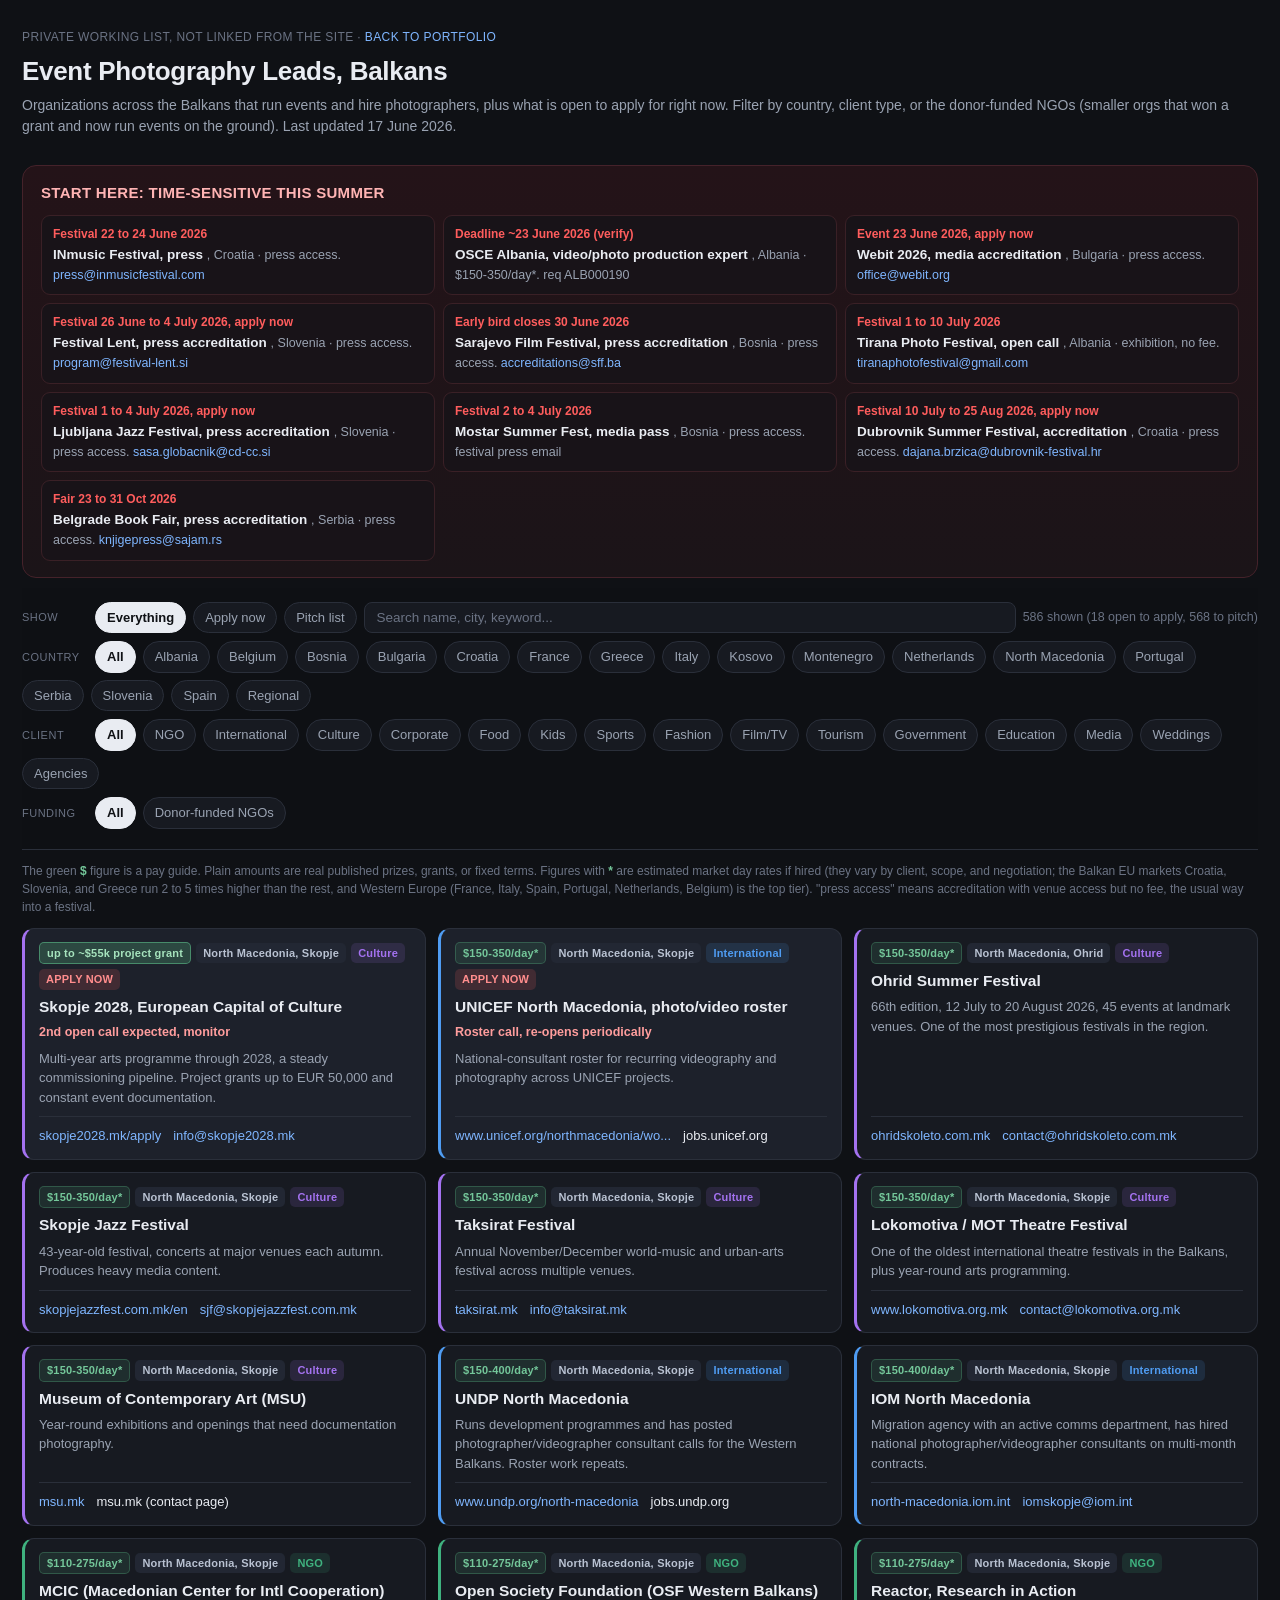
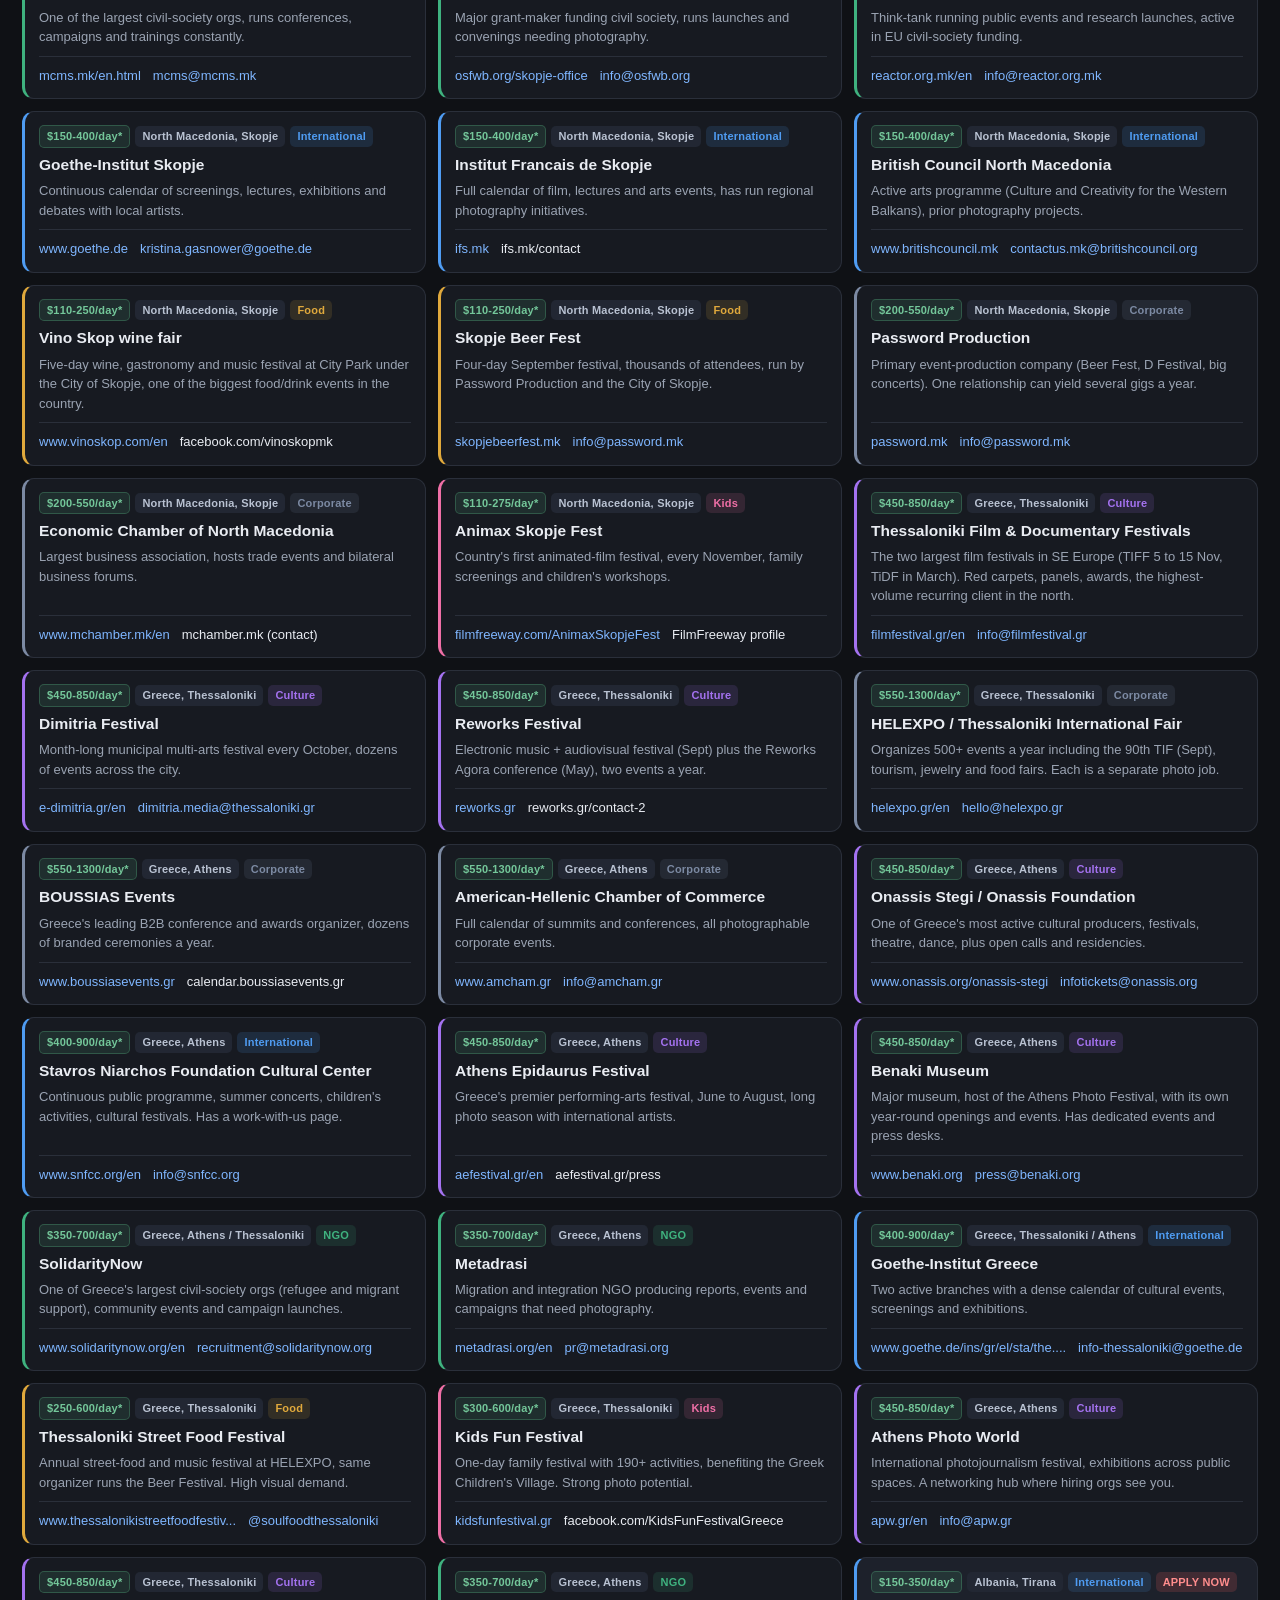
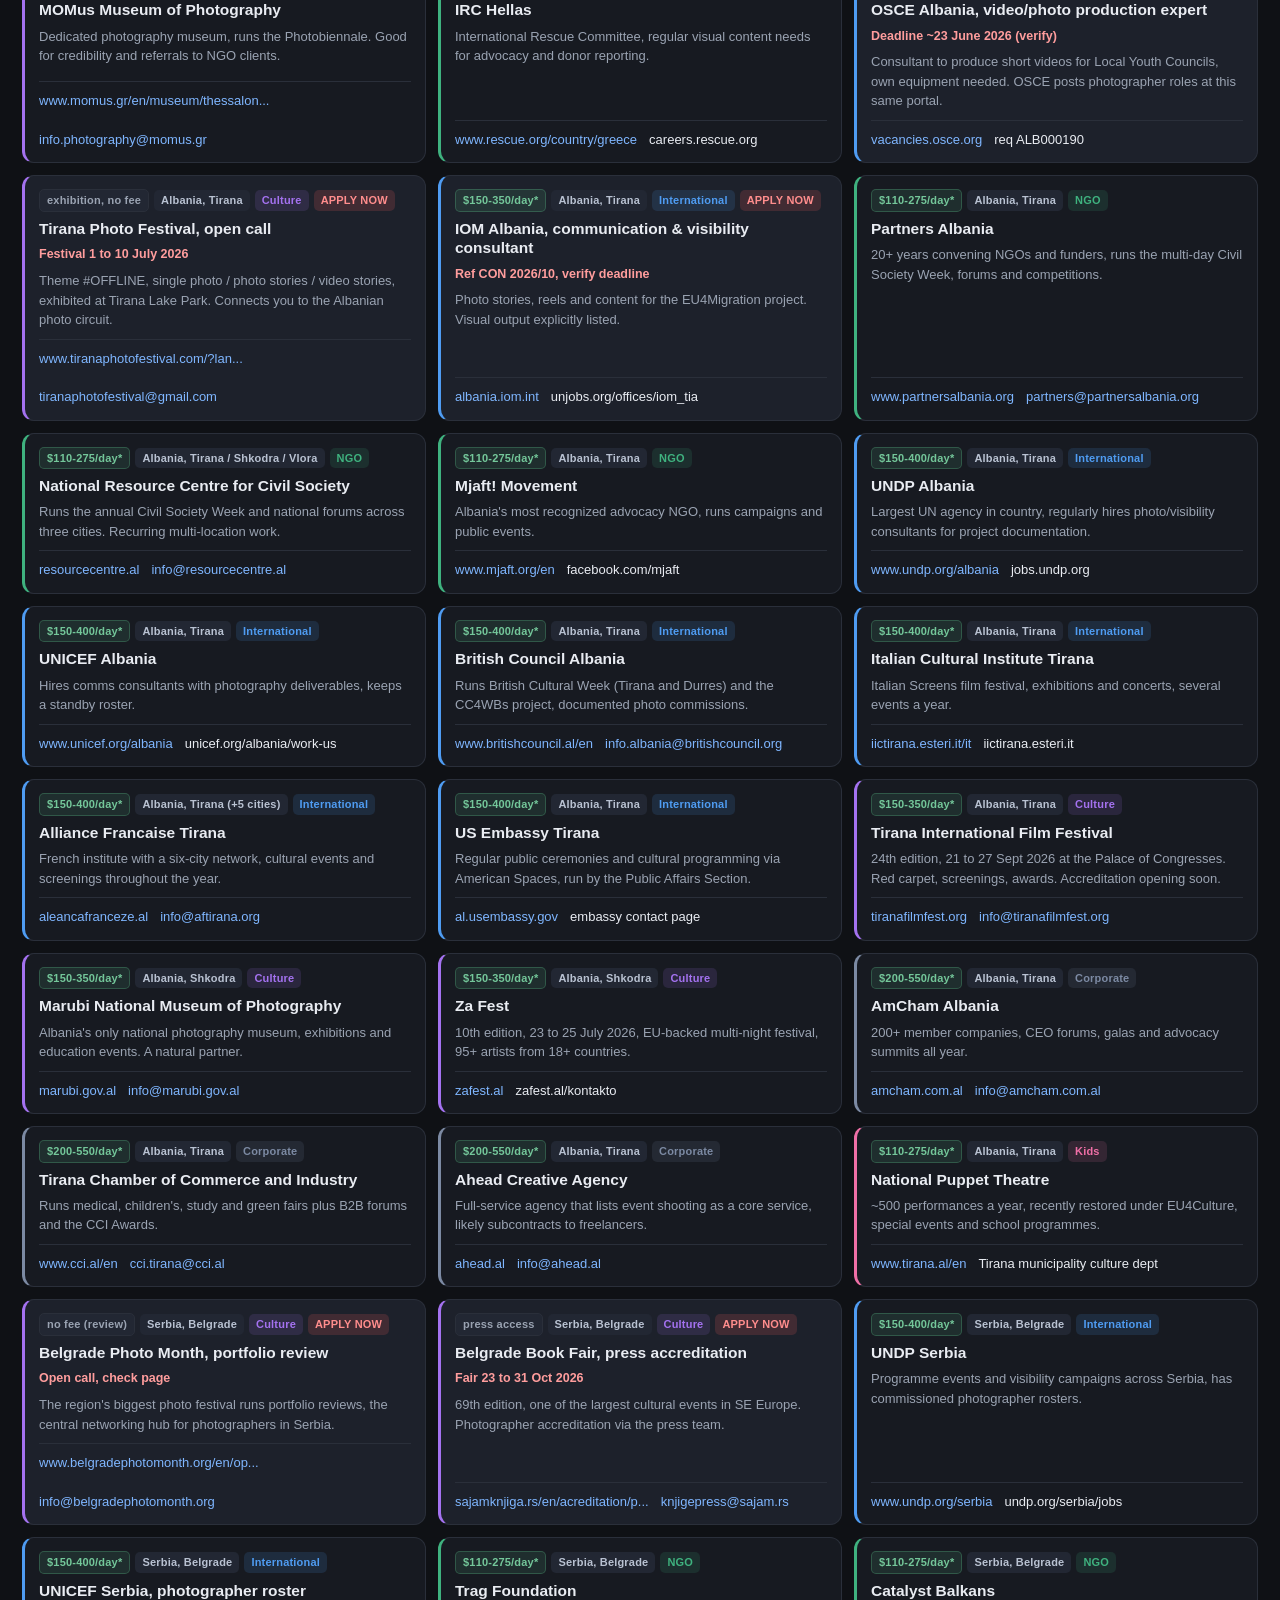
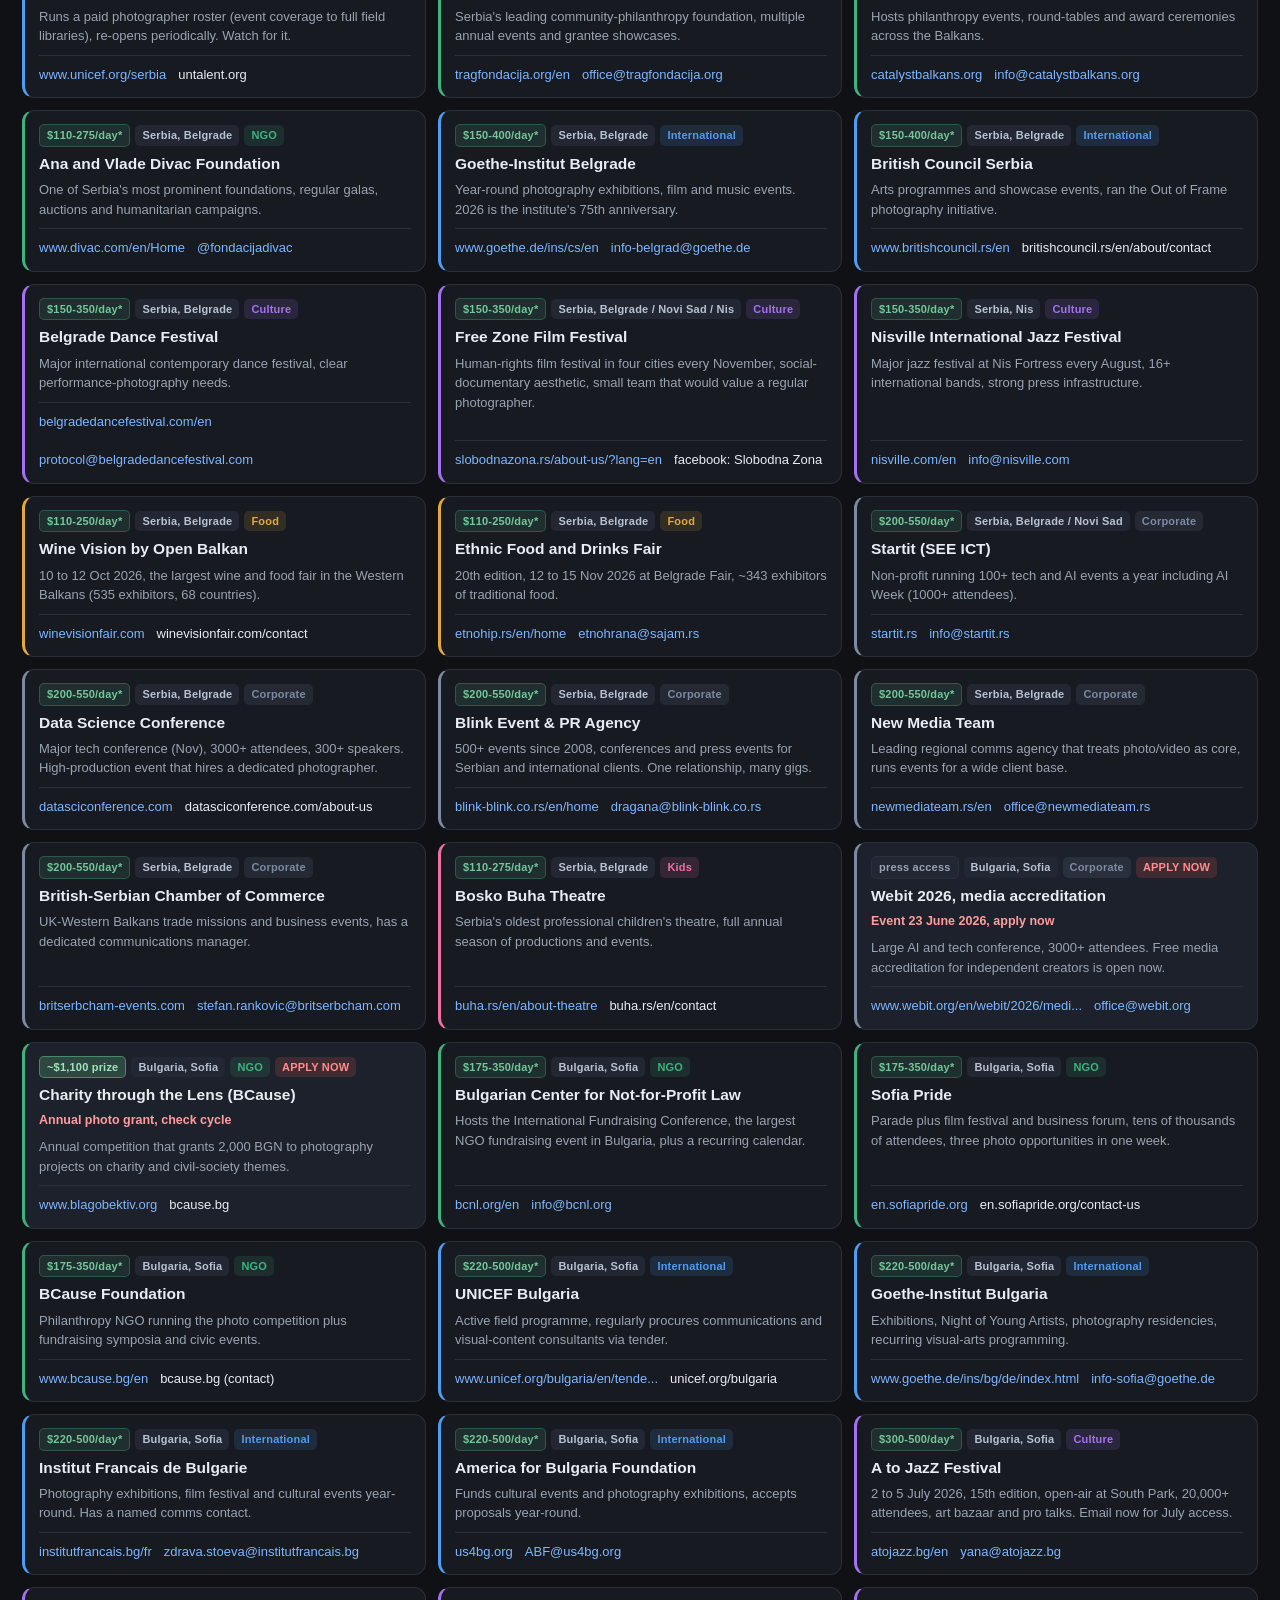
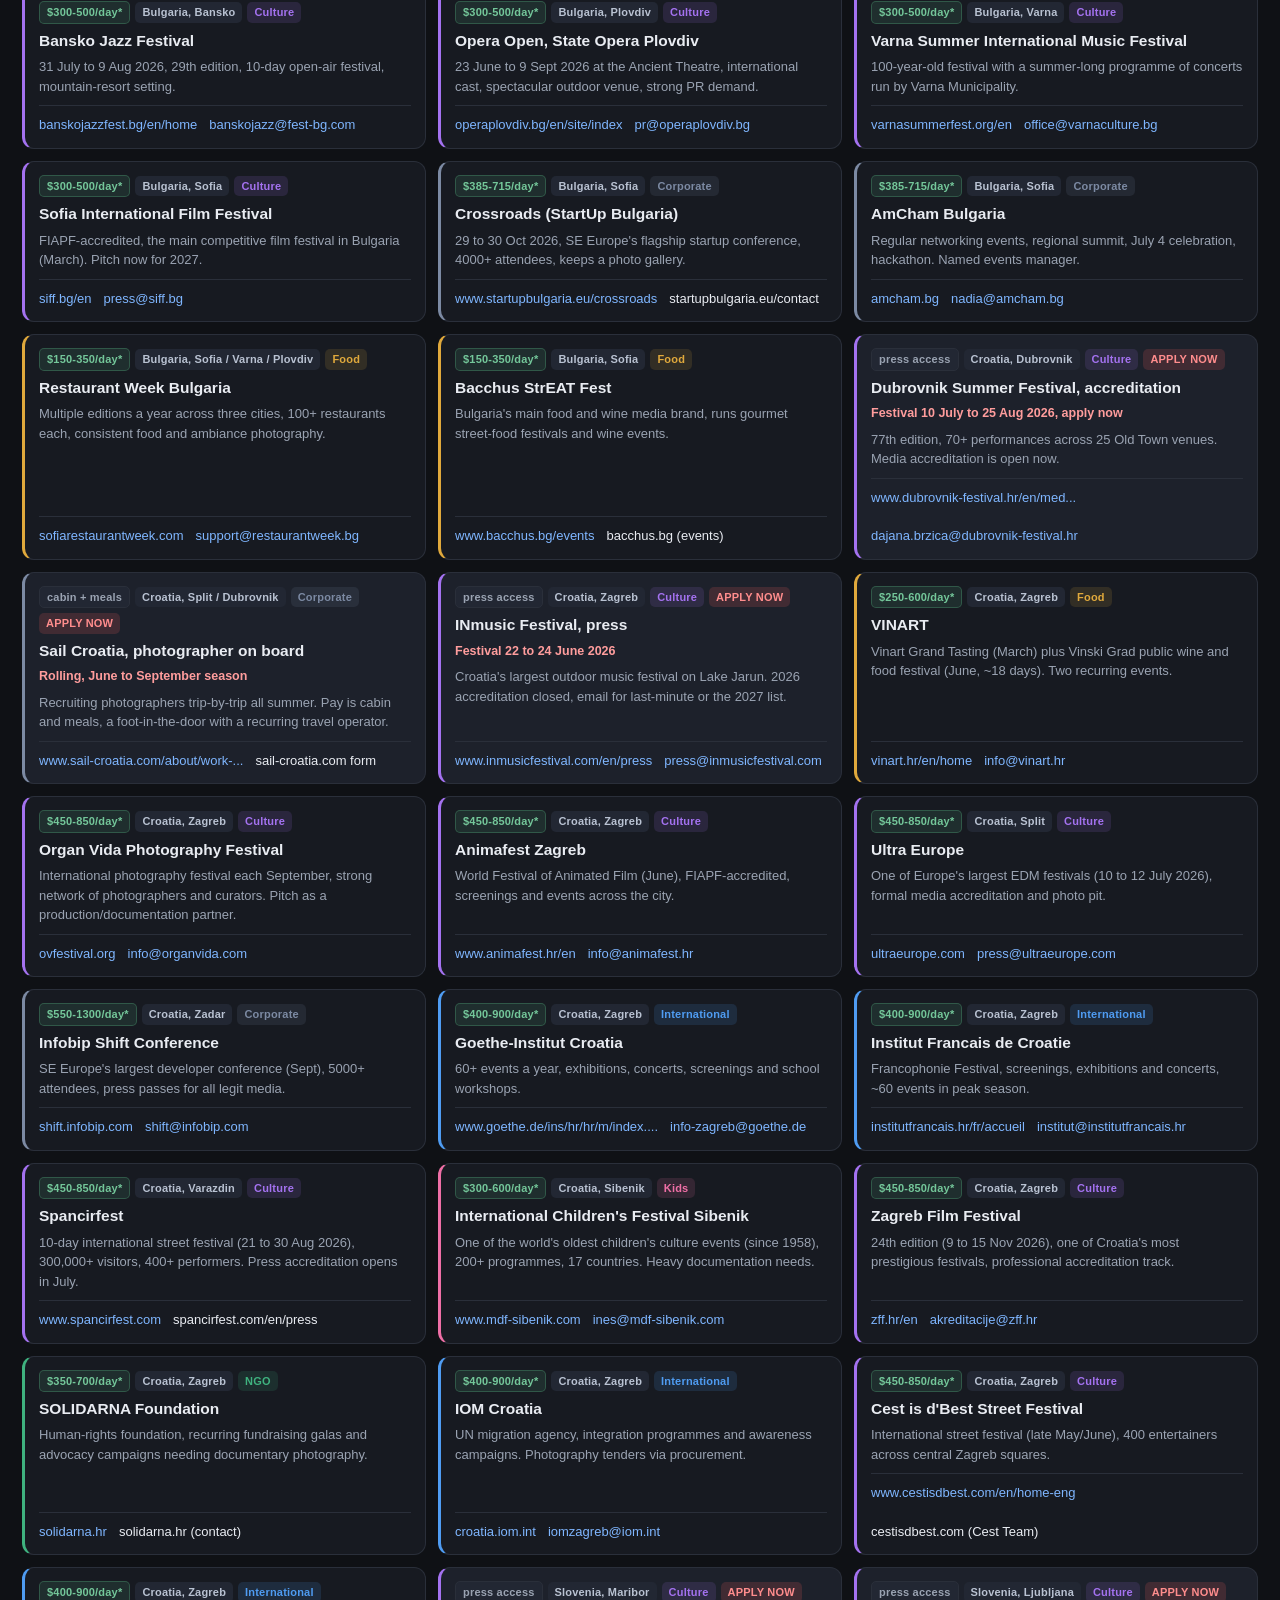
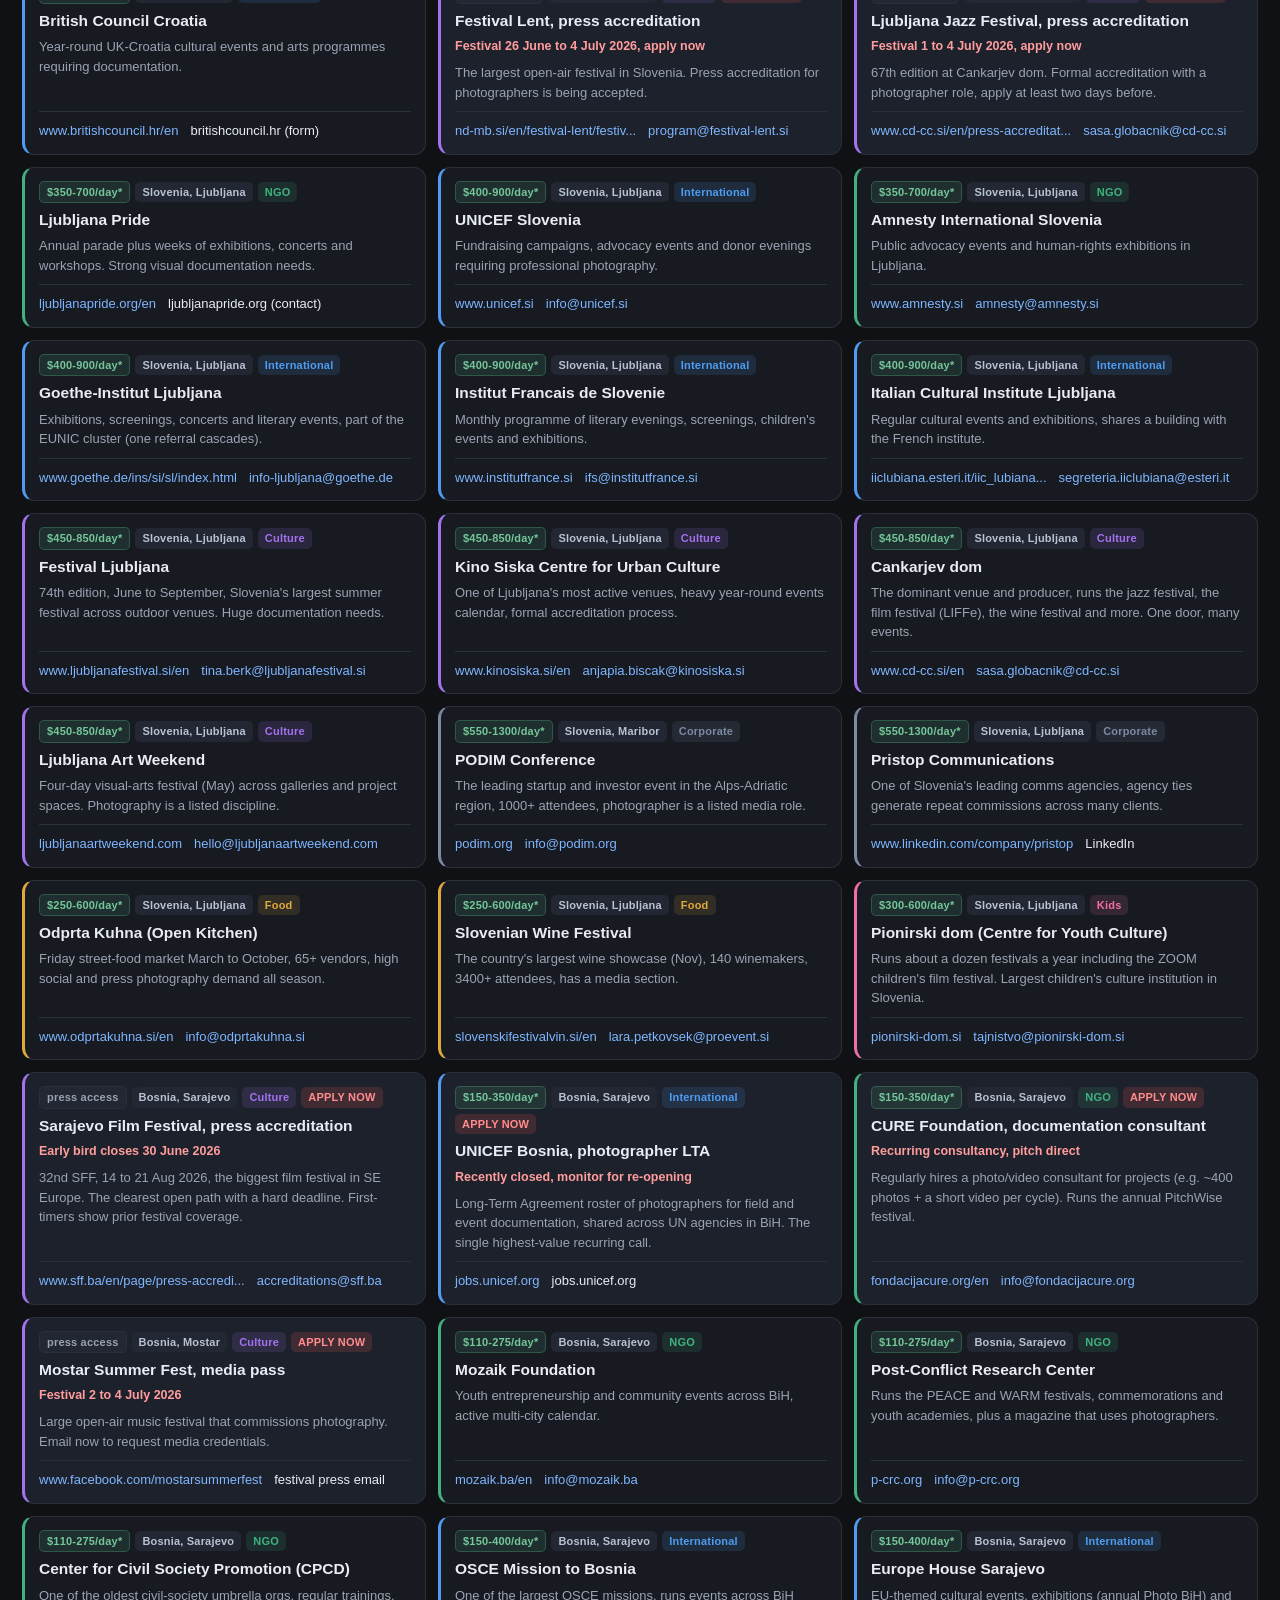
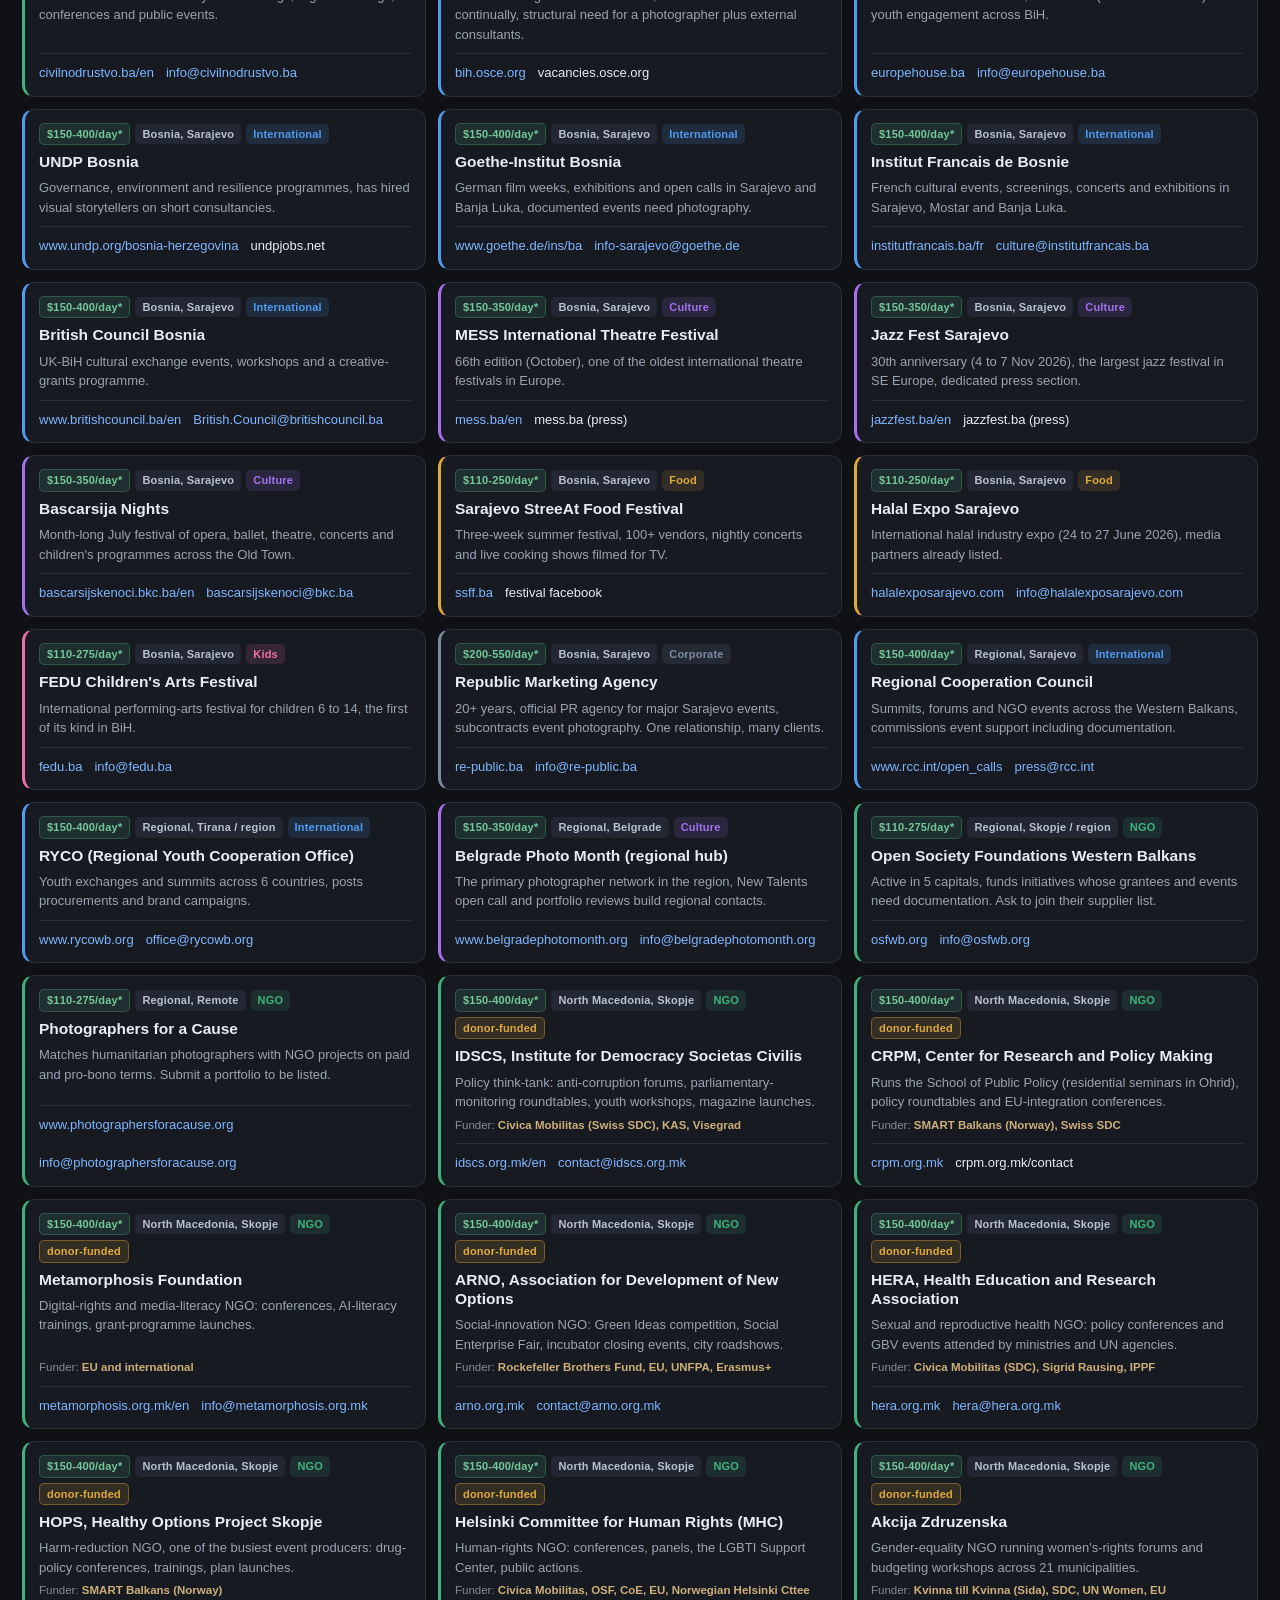
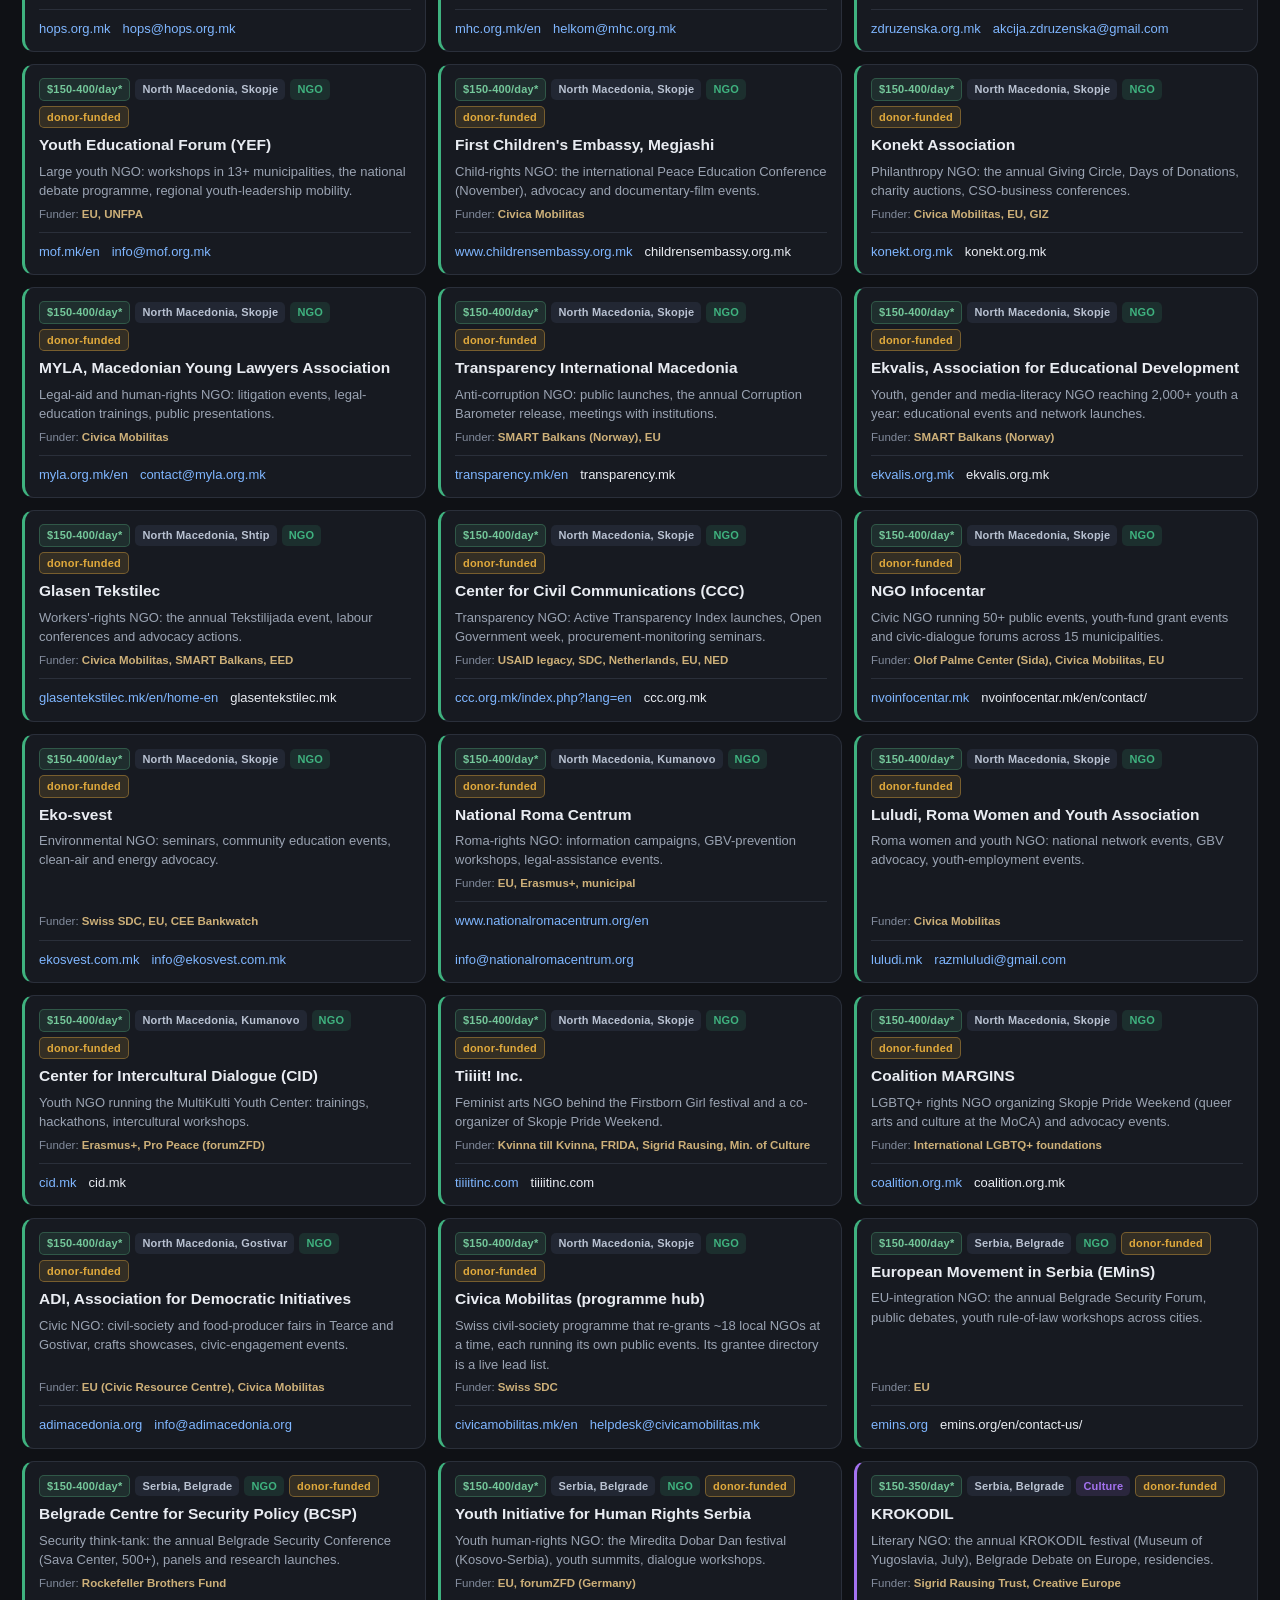
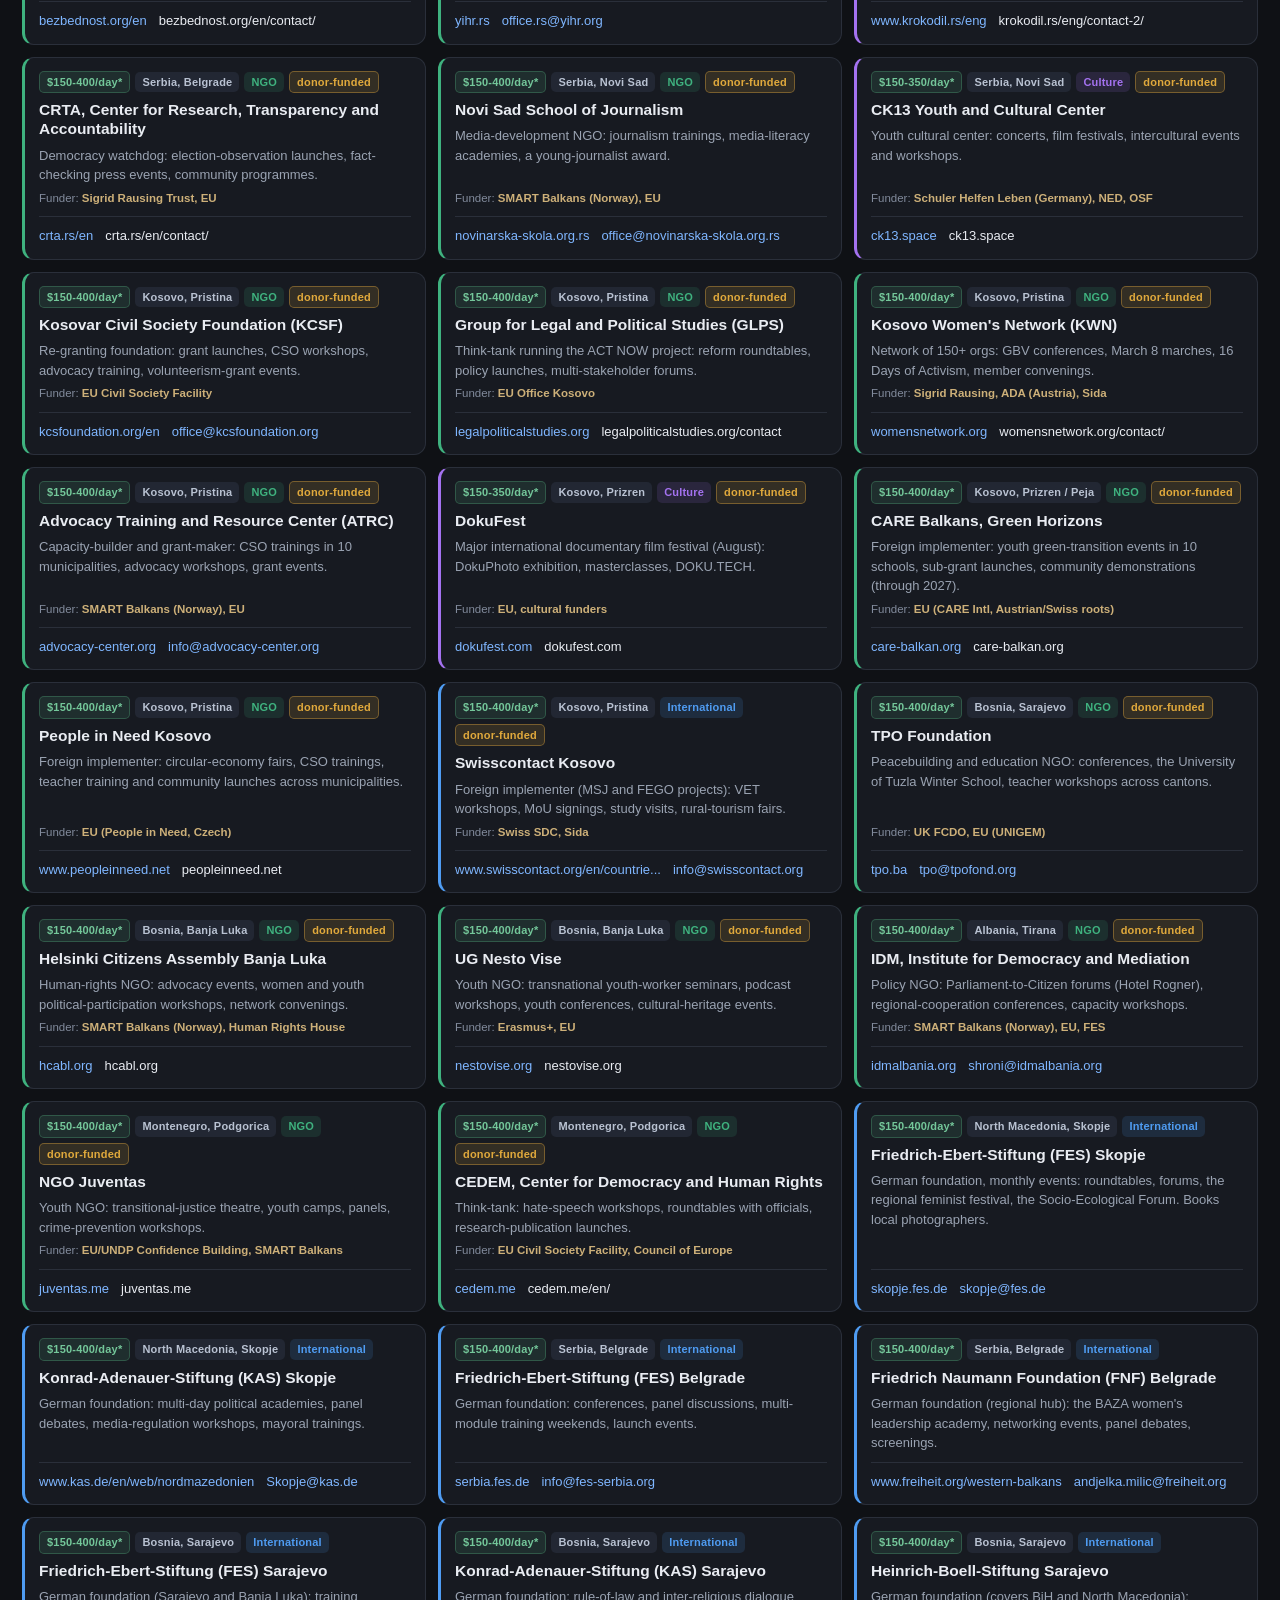
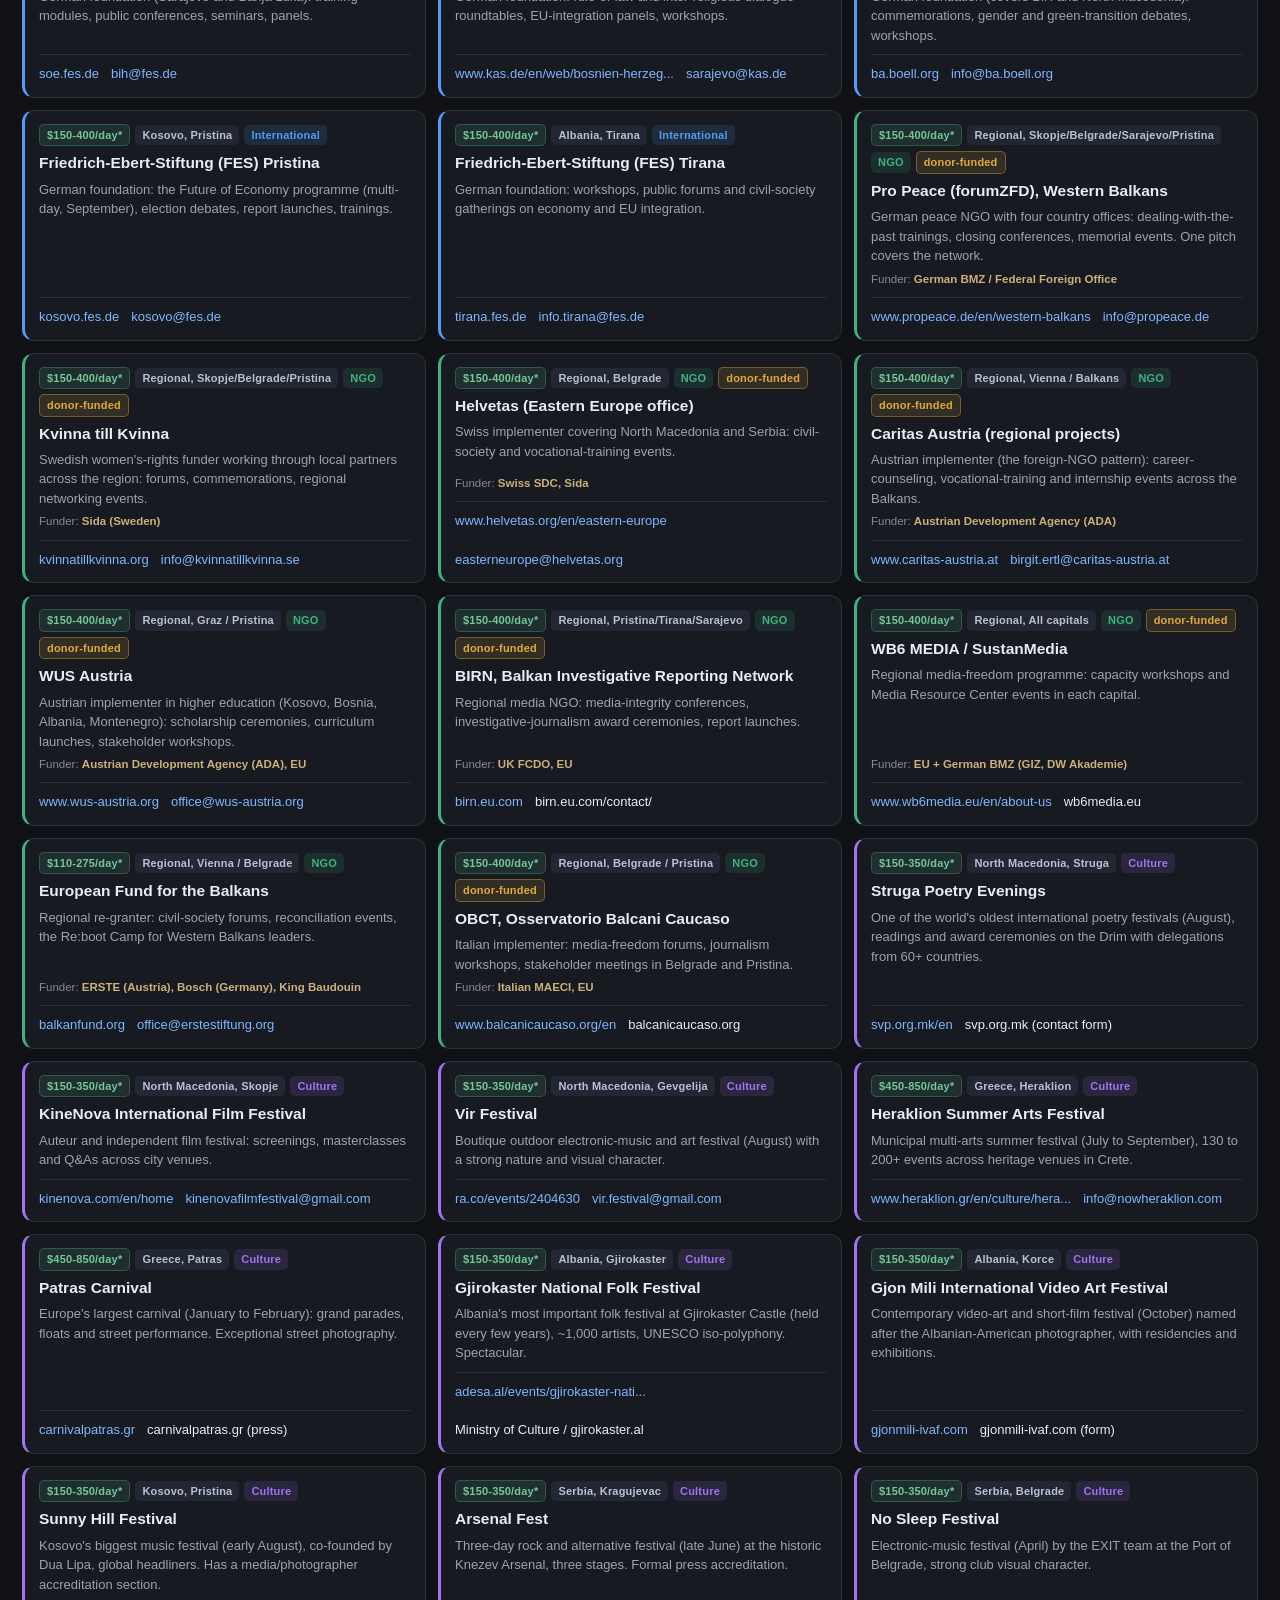
==== commit e0d1ecae: "Add kids and family leads for Western Europe Adds ~83 children and family opportunities across Spain" ====
--- a/jobs/index.html
+++ b/jobs/index.html
@@ -126,7 +126,7 @@
   </div>
 
   <div class="paylegend">
-    The green <b>$</b> figure is a pay guide. Plain amounts are real published prizes, grants, or fixed terms. Figures with <b>*</b> are estimated market day rates if hired (they vary by client, scope, and negotiation; EU-member markets Croatia, Slovenia, and Greece run 2 to 5 times higher than the rest). "press access" means accreditation with venue access but no fee, the usual way into a festival.
+    The green <b>$</b> figure is a pay guide. Plain amounts are real published prizes, grants, or fixed terms. Figures with <b>*</b> are estimated market day rates if hired (they vary by client, scope, and negotiation; the Balkan EU markets Croatia, Slovenia, and Greece run 2 to 5 times higher than the rest, and Western Europe (France, Italy, Spain, Portugal, Netherlands, Belgium) is the top tier). "press access" means accreditation with venue access but no fee, the usual way into a festival.
   </div>
 
   <div class="grid" id="grid"></div>
@@ -766,7 +766,98 @@
 {n:"Thessaloniki Pride",g:"Greece",city:"Thessaloniki",cat:"NGO",t:"pitch",why:"Annual LGBTQ+ pride week (June), march and closing concert at the White Tower.",u:"https://thessalonikipride.com",k:"thessalonikipride.com (contact)"},
 {n:"Moto Fest Banja Luka",g:"Bosnia",city:"Banja Luka",cat:"Culture",t:"pitch",why:"Motorcycle and rock festival at Kastel Fortress (late May), parade and concerts.",u:"https://motofestbl.com",k:"motofestbl.com (contact)"},
 {n:"Tirana Book Fair",g:"Albania",city:"Tirana",cat:"Culture",t:"pitch",why:"National book fair (November) at the Palace of Congresses, 80+ stands.",u:"https://visit-tirana.com",k:"Association of Albanian Publishers"},
-{n:"Tirana New Year's Eve Concert",g:"Albania",city:"Tirana",cat:"Culture",t:"pitch",why:"City countdown concert and fireworks on Skanderbeg Square (Dec 31).",u:"https://visit-tirana.com",k:"visit-tirana.com (press)"}
+{n:"Tirana New Year's Eve Concert",g:"Albania",city:"Tirana",cat:"Culture",t:"pitch",why:"City countdown concert and fireworks on Skanderbeg Square (Dec 31).",u:"https://visit-tirana.com",k:"visit-tirana.com (press)"},
+
+/* ===== KIDS AND FAMILY, WESTERN EUROPE (added 18 June 2026) ===== */
+/* Spain */
+{n:"FETEN (European TYA fair)",g:"Spain",city:"Gijon",cat:"Kids",t:"pitch",why:"Europe's leading performing-arts fair for children (February), free press accreditation.",u:"https://www.gijon.es/es/eventos/feten",k:"feten@gijon.es"},
+{n:"Titirimundi",g:"Spain",city:"Segovia",cat:"Kids",t:"pitch",why:"40-year international puppet and street-theatre festival (May), heavy outdoor family format.",u:"https://titirimundi.es/",k:"prensa@titirimundi.es"},
+{n:"Teatralia",g:"Spain",city:"Madrid",cat:"Kids",t:"pitch",why:"Madrid regional TYA festival (March) across 17 municipalities, accreditation via the press office.",u:"https://www.madrid.org/teatralia/",k:"madrid.org/teatralia (press)"},
+{n:"Festival de la Infancia",g:"Spain",city:"Barcelona",cat:"Kids",t:"pitch",why:"Historic Christmas children's fair (late Dec) at Fira Barcelona, 20,000 sqm of activities.",u:"https://festivalinfancia.com/es/",k:"jmerida@firabarcelona.com"},
+{n:"Mi Primer Festival (children's cinema)",g:"Spain",city:"Barcelona / Madrid",cat:"Kids",t:"pitch",why:"International children's film festival for ages 2-12 (November), 100+ films and workshops.",u:"https://primerfestivaldecine.com/en",k:"hola@primerfestivaldecine.com"},
+{n:"Cinema Jove",g:"Spain",city:"Valencia",cat:"Kids",t:"pitch",why:"International film festival with a strong young-audiences strand (June), press accreditation.",u:"https://www.cinemajove.com/en/",k:"press@cinemajove.com"},
+{n:"FIMI Kids Fashion Week",g:"Spain",city:"Valencia",cat:"Kids",t:"pitch",why:"Europe's leading children's fashion fair (January), contracts photographers for live runway shooting.",u:"https://www.fimi.es/en/bksfimi_/fashion-week/",k:"comunicacionprensa@feriavalencia.com"},
+{n:"Circada (circus festival)",g:"Spain",city:"Seville",cat:"Kids",t:"pitch",why:"Contemporary circus festival (June), much free and family-targeted at outdoor venues.",u:"https://festivalcircada.com/en/home-en/",k:"hola@festivalcircada.com"},
+{n:"Animayo",g:"Spain",city:"Las Palmas",cat:"Kids",t:"pitch",why:"Oscar-qualifying animation summit (May) with a strong family and young-audience strand.",u:"https://www.animayo.com/",k:"animayo@animayo.com"},
+{n:"CosmoCaixa (science museum)",g:"Spain",city:"Barcelona",cat:"Kids",t:"pitch",why:"Flagship family science museum, year-round workshops, planetarium and seasonal events.",u:"https://cosmocaixa.org/es/",k:"icosmocaixa@magmacultura.com"},
+{n:"PortAventura World",g:"Spain",city:"Salou",cat:"Kids",t:"pitch",why:"Major theme-park resort, seasonal family events (Halloween, Christmas village), active press office.",u:"https://www.portaventuraworld.com/en",k:"salva.marsal@portaventura.es"},
+{n:"Parque Warner Madrid",g:"Spain",city:"Madrid",cat:"Kids",t:"pitch",why:"Warner-branded theme park, seasonal kids events and character parades, has a press room.",u:"https://www.parquewarner.com/en",k:"sgonzalezs@grpr.com"},
+{n:"Guggenheim Bilbao (family programme)",g:"Spain",city:"Bilbao",cat:"Kids",t:"pitch",why:"Family and children's workshops and tours at the landmark museum, by arrangement with comms.",u:"https://www.guggenheim-bilbao.eus/en/learn/families",k:"guggenheim-bilbao.eus (press)"},
+{n:"Bilboko Kalealdia (street arts)",g:"Spain",city:"Bilbao",cat:"Kids",t:"pitch",why:"City street-theatre festival (late June to July) with dedicated children's programming.",u:"https://bilbokokalealdia.eus/",k:"bilbokokalealdia.eus (form)"},
+/* Portugal */
+{n:"FIMFA Lx (puppet festival)",g:"Portugal",city:"Lisbon",cat:"Kids",t:"pitch",why:"International puppetry and animated-forms festival (May) by A Tarumba, central family audience.",u:"https://tarumba.pt/2026/en/fimfa/",k:"info@tarumba.pt"},
+{n:"FIMP (Porto puppet festival)",g:"Portugal",city:"Porto",cat:"Kids",t:"pitch",why:"One of Portugal's oldest international puppet festivals (October), strong family audience.",u:"https://www.fimp.pt/",k:"fim@fimp.pt"},
+{n:"Imaginarius (street arts)",g:"Portugal",city:"Santa Maria da Feira",cat:"Kids",t:"pitch",why:"Municipal street and public-space arts festival (May), major family audience, PRO track.",u:"https://www.imaginarius.pt/en/",k:"imaginarius.pt (contact)"},
+{n:"IndieJunior (children's film)",g:"Portugal",city:"Porto",cat:"Kids",t:"pitch",why:"International film festival for children and youth (Jan/Feb), ages 3-15, named press contact.",u:"https://indiejunior.com/",k:"comunicacao@indiejunior.com"},
+{n:"PLAY (children's film festival)",g:"Portugal",city:"Lisbon",cat:"Kids",t:"pitch",why:"Portugal's film festival for children and young people (Feb/Mar), babies to age 16.",u:"http://www.playfest.pt/",k:"producao@playfest.pt"},
+{n:"CINANIMA (animation festival)",g:"Portugal",city:"Espinho",cat:"Kids",t:"pitch",why:"One of Europe's oldest animation festivals (November), strong children and family programming.",u:"https://cinanima.pt/en/",k:"imprensa@cinanima.pt"},
+{n:"Serralves em Festa",g:"Portugal",city:"Porto",cat:"Kids",t:"pitch",why:"Portugal's largest arts festival (May), 50 hours non-stop, hundreds of family activities.",u:"https://www.serralvesemfesta.com/en/",k:"serralves.imprensa@serralves.pt"},
+{n:"Pavilhao do Conhecimento (science)",g:"Portugal",city:"Lisbon",cat:"Kids",t:"pitch",why:"Flagship interactive science museum, year-round family science days and workshops.",u:"https://www.pavconhecimento.pt/en/",k:"info@pavconhecimento.pt"},
+{n:"Andancas (folk festival)",g:"Portugal",city:"Reguengos de Monsaraz",cat:"Kids",t:"pitch",why:"Traditional music and dance festival (August) with a dedicated children's space.",u:"https://www.andancas.net/site/en/homepage/",k:"joana.ricardo@pedexumbo.com"},
+{n:"Festival Artes no Parque",g:"Portugal",city:"Coimbra",cat:"Kids",t:"pitch",why:"Arts festival (May/June) inside Portugal dos Pequenitos, the iconic children's heritage park.",u:"https://portugaldospequenitos.pt/",k:"portugalpequenitos@fbb.pt"},
+{n:"Kids Moda Portugal",g:"Portugal",city:"Porto",cat:"Kids",t:"pitch",why:"Showcase of major Portuguese children's clothing brands, editorial photography opportunity.",u:"https://www.kidsmodaportugal.pt/",k:"info@modaportugal.pt"},
+{n:"Zoomarine Algarve",g:"Portugal",city:"Guia",cat:"Kids",t:"pitch",why:"Marine family park (35th anniversary 2026), seasonal events and activations, large family footfall.",u:"https://www.zoomarine.pt/",k:"zoomarine.pt (press)"},
+/* Netherlands */
+{n:"Cinekid Festival",g:"Netherlands",city:"Amsterdam",cat:"Kids",t:"pitch",why:"The world's largest children's film and media festival (October), dedicated press accreditation.",u:"https://www.cinekid.nl/en",k:"pers@cinekid.nl"},
+{n:"Efteling (theme park)",g:"Netherlands",city:"Kaatsheuvel",cat:"Kids",t:"pitch",why:"The flagship fairy-tale theme park, seasonal events, PR team accompanies accredited photographers.",u:"https://www.efteling.com/en/press",k:"publicrelations@efteling.com"},
+{n:"Toverland (theme park)",g:"Netherlands",city:"Sevenum",cat:"Kids",t:"pitch",why:"Award-winning family theme park, Halloween and Magic Winter events, has a press department.",u:"https://www.toverland.com/pers",k:"pers@toverland.nl"},
+{n:"Walibi Holland",g:"Netherlands",city:"Biddinghuizen",cat:"Kids",t:"pitch",why:"Large amusement park, family event days and the Bright Nights light event, named press contact.",u:"https://www.walibi.nl/en/press",k:"pers@walibiholland.nl"},
+{n:"Kinderboekenweek (CPNB)",g:"Netherlands",city:"nationwide",cat:"Kids",t:"pitch",why:"Ten-day national children's book week (October), opening ball in Amsterdam, accredits media.",u:"https://cpnb.nl/campagnes/kinderboekenweek/",k:"publiciteit@cpnb.nl"},
+{n:"Het Mooie Kinderboekenfestival",g:"Netherlands",city:"Amsterdam",cat:"Kids",t:"pitch",why:"One-day book festival for ages 4-10 (May) at Tolhuistuin, theatre, music and workshops.",u:"https://kinderboekenfestival.nl/",k:"info@kleinelettertjes.com"},
+{n:"Junior Songfestival (final)",g:"Netherlands",city:"Rotterdam",cat:"Kids",t:"pitch",why:"Dutch Junior Eurovision selection (September), full TV production at RTM Stage.",u:"https://www.avrotros.nl/",k:"pers.avrotros.nl"},
+{n:"Dutch National Opera, children's programmes",g:"Netherlands",city:"Amsterdam",cat:"Kids",t:"pitch",why:"Children's chorus festival (May) and Opera Heroes for ages 6-13, press tickets via PR.",u:"https://www.operaballet.nl/en/education/children-and-families",k:"press@operaballet.nl"},
+{n:"Nationaal Kinderkoor (children's choir)",g:"Netherlands",city:"Utrecht",cat:"Kids",t:"pitch",why:"National children's choir (ages 10-15), performs at the Concertgebouw, high-quality concert work.",u:"https://nationalekoren.nl/en/national-childrens-choir/",k:"info@nationalekoren.nl"},
+{n:"NEMO Science Museum",g:"Netherlands",city:"Amsterdam",cat:"Kids",t:"pitch",why:"The largest Dutch science museum, designed for families, commissions external photographers.",u:"https://www.nemosciencemuseum.nl/en",k:"marketing@e-nemo.nl"},
+{n:"GLOW Light Art Festival",g:"Netherlands",city:"Eindhoven",cat:"Kids",t:"pitch",why:"November light-art festival, 750,000 visitors, very family-attended, named press email.",u:"https://gloweindhoven.nl/en/",k:"pers@gloweindhoven.nl"},
+{n:"Kleine Fabriek (children's fashion fair)",g:"Netherlands",city:"Amsterdam",cat:"Kids",t:"pitch",why:"The largest Dutch children's fashion trade fair (twice a year) at the RAI, ~400 brands.",u:"https://www.dashinfashion.com/trade-shows/kleine-fabriek.html",k:"Modefabriek BV"},
+{n:"Amstelveens Poppentheater",g:"Netherlands",city:"Amstelveen",cat:"Kids",t:"pitch",why:"A leading puppet theatre, children photographed with the puppets after shows, full programme.",u:"https://amstelveenspoppentheater.nl/",k:"info@amstelveenspoppentheater.nl"},
+/* Belgium */
+{n:"Filem'On (children's film festival)",g:"Belgium",city:"Brussels / Ghent",cat:"Kids",t:"pitch",why:"Leading film festival for ages 2-16 (Oct/Nov) across 10+ venues, issues press accreditation.",u:"https://filemon.be/en/",k:"info@filemon.be"},
+{n:"Krokusfestival (TYA arts)",g:"Belgium",city:"Hasselt",cat:"Kids",t:"pitch",why:"International performing-arts festival for young audiences (February), dedicated press page.",u:"https://www.krokusfestival.be/en/",k:"krokusfestival@ccha.be"},
+{n:"Theatre Royal du Peruchet / JEM",g:"Belgium",city:"Brussels",cat:"Kids",t:"pitch",why:"Belgium's Royal Marionette Theatre and the JEM international puppet festival (May), family shows.",u:"https://theatreperuchet.be/",k:"contact@theatreperuchet.be"},
+{n:"Anima (animation festival)",g:"Belgium",city:"Brussels",cat:"Kids",t:"pitch",why:"Major animation festival (Feb/Mar) with a dedicated children's programme, press section.",u:"https://animafestival.be/en",k:"info@folioscope.be"},
+{n:"L'Art et les Tout-Petits",g:"Belgium",city:"Brussels",cat:"Kids",t:"pitch",why:"International early-childhood arts festival (May/June) for ages 0-6 by La Montagne Magique.",u:"https://www.lamontagnemagique.be/",k:"info@montagnemagique.be"},
+{n:"Gentse Feesten",g:"Belgium",city:"Ghent",cat:"Kids",t:"pitch",why:"One of Europe's largest urban festivals (July) with dedicated children's zones and theatre stages.",u:"https://gentsefeesten.stad.gent/en",k:"gentsefeesten@stad.gent"},
+{n:"Couleur Cafe",g:"Belgium",city:"Brussels",cat:"Kids",t:"pitch",why:"World and urban music festival (June), free for under-12s, formal photographer accreditation.",u:"https://www.couleurcafe.be/en/",k:"press@couleurcafe.org"},
+{n:"LaSemo Festival",g:"Belgium",city:"Enghien",cat:"Kids",t:"pitch",why:"One of Belgium's most family-friendly festivals (July), workshops, toys and short films.",u:"https://www.lasemo.be/",k:"info@lasemo.be"},
+{n:"Technopolis (science centre)",g:"Belgium",city:"Mechelen",cat:"Kids",t:"pitch",why:"Flemish science centre, 350+ exhibits, actively hires event photographers and videographers.",u:"https://www.technopolis.be/en/",k:"event@technopolis.be"},
+{n:"La Monnaie children's and youth choirs",g:"Belgium",city:"Brussels",cat:"Kids",t:"pitch",why:"National opera house children's choirs perform in productions and a Christmas concert, press office.",u:"https://www.lamonnaiedemunt.be/en/",k:"presse@lamonnaie.be"},
+{n:"Plopsaland Belgium",g:"Belgium",city:"De Panne",cat:"Kids",t:"pitch",why:"Belgium's largest family theme park, new young-children zone in 2026, central press access.",u:"https://www.plopsa.com/en/plopsaland-belgium",k:"plopsa.com/en/contact"},
+{n:"ZOO Planckendael",g:"Belgium",city:"Mechelen",cat:"Kids",t:"pitch",why:"Award-winning family zoo, seasonal events, light festival and corporate family days, press section.",u:"https://www.zooplanckendael.be/en/",k:"zooplanckendael.be/en/press/"},
+/* France */
+{n:"Festival Petits et Grands",g:"France",city:"Nantes",cat:"Kids",t:"pitch",why:"Performing-arts festival for young audiences (March), 40+ shows across 30 venues, press space.",u:"https://www.petitsetgrands.net/",k:"petitsetgrands.net (press)"},
+{n:"Mon Premier Festival",g:"France",city:"Paris",cat:"Kids",t:"pitch",why:"Children's cinema festival by the City of Paris (October) across 15 arthouse cinemas, accreditation form.",u:"https://www.paris.fr/mon-premier-festival-2025",k:"paris.fr/contact"},
+{n:"Au Bonheur des Momes",g:"France",city:"Le Grand-Bornand",cat:"Kids",t:"pitch",why:"Europe's leading live-performance festival for young audiences (August), Alpine village setting.",u:"https://www.aubonheurdesmomes.com/",k:"jgperbellini@legrandbornand.com"},
+{n:"Festival des Momes",g:"France",city:"Montbeliard",cat:"Kids",t:"pitch",why:"Free outdoor street-arts festival for children and families (August), circus and theatre downtown.",u:"https://www.festivaldesmomes.fr/",k:"cdf.montbeliard@gmail.com"},
+{n:"Festival Luluberlu",g:"France",city:"Blagnac",cat:"Kids",t:"pitch",why:"Family performing-arts festival (May) by Odyssud, 50+ propositions incl. circus and workshops.",u:"https://festival-luluberlu.fr/",k:"luluberlu@odyssud.com"},
+{n:"Marionnettissimo",g:"France",city:"Tournefeuille / Toulouse",cat:"Kids",t:"pitch",why:"International puppet and animated-forms festival (November), 21 companies, family programming.",u:"https://www.marionnettissimo.com/",k:"marionnettissimo.com/contact"},
+{n:"Cite des Enfants / Grande Fete des Enfants",g:"France",city:"Paris",cat:"Kids",t:"pitch",why:"Family event at the Cite des Sciences plus the permanent children's zones, journalists by reservation.",u:"https://www.cite-sciences.fr/",k:"aurore.wils@universcience.fr"},
+{n:"Mille Formes",g:"France",city:"Clermont-Ferrand",cat:"Kids",t:"pitch",why:"Art-initiation centre for ages 0-6 (Centre Pompidou partnership), interactive exhibitions and events.",u:"https://www.milleformes.fr/",k:"milleformes@ville-clermont-ferrand.fr"},
+{n:"Musee en Herbe",g:"France",city:"Paris",cat:"Kids",t:"pitch",why:"Year-round children's museum near the Louvre, themed exhibitions and workshops, press space.",u:"https://www.musee-en-herbe.com/",k:"resa.meh@gmail.com"},
+{n:"Salon du Livre et de la Presse Jeunesse",g:"France",city:"Montreuil",cat:"Kids",t:"pitch",why:"The largest European children's book fair (November), ~200,000 visitors, photographer accreditation.",u:"https://slpj.fr/",k:"nina.rosado@slpj.fr"},
+{n:"Kidexpo",g:"France",city:"Paris",cat:"Kids",t:"pitch",why:"Family and children's consumer fair (October), toy brands and activations, press accreditation.",u:"https://www.kidexpo.com/",k:"contact@kidexpo.com"},
+{n:"Paris Kids Fashion Week",g:"France",city:"Paris",cat:"Kids",t:"pitch",why:"Children's fashion runway with child models (August) at the Carrousel du Louvre.",u:"https://www.pkfw-official.com/",k:"contact@pkfw-official.com"},
+{n:"Foire du Trone",g:"France",city:"Paris",cat:"Kids",t:"pitch",why:"France's largest funfair (spring), 3 million visitors, a major family destination, media email.",u:"https://www.foiredutrone.com/",k:"media@foiredutrone.com"},
+{n:"Puy du Fou",g:"France",city:"Les Epesses",cat:"Kids",t:"pitch",why:"Award-winning historical theme park, seasonal events, hires seasonal photographers and accredits press.",u:"https://www.puydufou.com/france/fr/",k:"servicepresse@puydufou.com"},
+{n:"Annecy Animation Festival",g:"France",city:"Annecy",cat:"Kids",t:"pitch",why:"The world's premier animation festival (June) with large family and children's public strands.",u:"https://www.annecyfestival.com/en",k:"annecyfestival.com/en/contact"},
+{n:"Disneyland Paris (events)",g:"France",city:"Marne-la-Vallee",cat:"Kids",t:"pitch",why:"Seasonal events and press/media days, also hires in-park PhotoPass and special-activities photographers.",u:"https://news.disneylandparis.com/en/",k:"news.disneylandparis.com (press)"},
+{n:"Eurochestries Charente-Maritime",g:"France",city:"Pons",cat:"Kids",t:"pitch",why:"International youth-orchestras festival (Aug), 60+ concerts in churches and chateaux.",u:"https://www.eurochestries.org/",k:"eurochestries.17@orange.fr"},
+/* Italy */
+{n:"Giffoni Film Festival",g:"Italy",city:"Giffoni Valle Piana",cat:"Kids",t:"pitch",why:"The world's largest children's and youth film festival (July), ~5,000 young jurors, accreditation via Eventival.",u:"https://www.giffonifilmfestival.it/en/",k:"comunicazione@giffoni.it"},
+{n:"Bologna Children's Book Fair",g:"Italy",city:"Bologna",cat:"Kids",t:"pitch",why:"The world's top children's publishing trade fair (April), formal press accreditation form.",u:"https://www.bolognachildrensbookfair.com/en/home/878.html",k:"bookfair@bolognafiere.it"},
+{n:"Pitti Immagine Bimbo",g:"Italy",city:"Florence",cat:"Kids",t:"pitch",why:"The leading international children's fashion trade show (January and June), accreditation via MyPitti.",u:"https://bimbo.pittimmagine.com/en/",k:"bimbo.pittimmagine.com/en/infopress"},
+{n:"SEGNI New Generations Festival",g:"Italy",city:"Mantua",cat:"Kids",t:"pitch",why:"Italy's leading TYA performing-arts festival (November), 300+ events, dedicated press email.",u:"https://www.segnidinfanzia.org/en/",k:"stampa@segnidinfanzia.org"},
+{n:"Maggio all'Infanzia",g:"Italy",city:"Bari",cat:"Kids",t:"pitch",why:"Theatre and circus festival for new generations (April-June) across 8 Puglia cities, many outdoors.",u:"https://www.maggioallinfanzia.it/",k:"maggioallinfanzia.it (form)"},
+{n:"MUBA (children's museum)",g:"Italy",city:"Milan",cat:"Kids",t:"pitch",why:"Milan's interactive children's museum (ages 4-11), hires photographers for exhibitions and events.",u:"https://muba.it/en/",k:"info@muba.it"},
+{n:"Explora (children's museum)",g:"Italy",city:"Rome",cat:"Kids",t:"pitch",why:"Rome's children's museum (ages 0-11), commissions event photography year-round.",u:"https://mdbr.it/en/",k:"biglietteria@mdbr.it"},
+{n:"Citta della Scienza",g:"Italy",city:"Naples",cat:"Kids",t:"pitch",why:"Naples science and discovery centre, family and school events year-round, has a press office.",u:"https://www.cittadellascienza.it/en/",k:"contact@cittadellascienza.it"},
+{n:"La Biennale, Kids' Carnival",g:"Italy",city:"Venice",cat:"Kids",t:"pitch",why:"La Biennale's International Kids' Carnival (February), House of Creativity, formal press accreditation.",u:"https://www.labiennale.org/en",k:"foreignpress@labiennale.org"},
+{n:"Salone del Libro, Bookstock",g:"Italy",city:"Turin",cat:"Kids",t:"pitch",why:"Italy's largest book fair (May), the Bookstock area for children and teens, press accreditation.",u:"https://www.salonelibro.it/eng.html",k:"accreditostampa@salonelibro.it"},
+{n:"Toys and Baby Milano",g:"Italy",city:"Milan",cat:"Kids",t:"pitch",why:"Italy's toy, baby and nursery trade fair (May), live demonstrations for family audiences.",u:"https://www.toysbabymilano.com/en/",k:"info@toysbabymilano.com"},
+{n:"Leolandia",g:"Italy",city:"Bergamo",cat:"Kids",t:"pitch",why:"Italy's most-visited children's theme park, brand activations and seasonal events, press manager.",u:"https://www.leolandia.it/en/",k:"mice@leolandia.it"},
+{n:"Gardaland Resort",g:"Italy",city:"Lake Garda",cat:"Kids",t:"pitch",why:"Italy's largest theme-park resort, big seasonal family events and sponsor activations.",u:"https://www.gardaland.it/en/",k:"gardaland.it/en (contacts)"},
+{n:"Florence Youth Festival",g:"Italy",city:"Florence",cat:"Kids",t:"pitch",why:"International youth orchestras and choirs (summer), concerts in Florence's iconic public spaces.",u:"https://florenceyouthfestival.it/",k:"info@florenceyouthfestival.com"},
+{n:"Eurochocolate",g:"Italy",city:"Perugia",cat:"Kids",t:"pitch",why:"Europe's largest chocolate festival (November) with a Choco Funny children's zone and workshops.",u:"https://www.eurochocolate.com/",k:"eurochocolate.com (press)"}
 ];
 
 const CATS = ["NGO","International","Culture","Corporate","Food","Kids","Sports","Fashion","Film/TV","Tourism","Government","Education","Media","Weddings","Agencies"];
@@ -818,17 +909,18 @@
 
 // $USD prize/payment field. Plain values (prizes, fees, "press access") are real or fixed.
 // EST values carry a trailing * = estimated market day rate if hired, by category and country tier.
+const TIER_WEST=["France","Italy","Spain","Portugal","Netherlands","Belgium"];
 const TIER_EU=["Croatia","Slovenia","Greece"];
-function tierOf(g){ if(TIER_EU.includes(g)) return "eu"; if(g==="Bulgaria") return "mid"; return "low"; }
+function tierOf(g){ if(TIER_WEST.includes(g)) return "west"; if(TIER_EU.includes(g)) return "eu"; if(g==="Bulgaria") return "mid"; return "low"; }
 const EST={
-  localNGO:{low:"$110-275/day",mid:"$175-350/day",eu:"$350-700/day"},
-  donorIntl:{low:"$150-400/day",mid:"$220-500/day",eu:"$400-900/day"},
-  festival:{low:"$150-350/day",mid:"$300-500/day",eu:"$450-850/day"},
-  corporate:{low:"$200-550/day",mid:"$385-715/day",eu:"$550-1300/day"},
-  food:{low:"$110-250/day",mid:"$150-350/day",eu:"$250-600/day"},
-  kids:{low:"$110-275/day",mid:"$175-350/day",eu:"$300-600/day"},
-  consult:{low:"$150-350/day",mid:"$220-500/day",eu:"$400-700/day"},
-  wedding:{low:"$900-2500/event",mid:"$1200-3000/event",eu:"$1600-3800/event"}
+  localNGO:{low:"$110-275/day",mid:"$175-350/day",eu:"$350-700/day",west:"$400-800/day"},
+  donorIntl:{low:"$150-400/day",mid:"$220-500/day",eu:"$400-900/day",west:"$500-1100/day"},
+  festival:{low:"$150-350/day",mid:"$300-500/day",eu:"$450-850/day",west:"$550-1100/day"},
+  corporate:{low:"$200-550/day",mid:"$385-715/day",eu:"$550-1300/day",west:"$700-1800/day"},
+  food:{low:"$110-250/day",mid:"$150-350/day",eu:"$250-600/day",west:"$300-700/day"},
+  kids:{low:"$110-275/day",mid:"$175-350/day",eu:"$300-600/day",west:"$350-750/day"},
+  consult:{low:"$150-350/day",mid:"$220-500/day",eu:"$400-700/day",west:"$500-900/day"},
+  wedding:{low:"$900-2500/event",mid:"$1200-3000/event",eu:"$1600-3800/event",west:"$2000-5000/event"}
 };
 function payFor(d){
   if(d.pay) return d.pay;
@@ -843,7 +935,7 @@
     'Film/TV':'corporate',Tourism:'corporate',Government:'donorIntl',Education:'festival',
     Weddings:'wedding',Agencies:'corporate'};
   const key=KEY[d.cat]||'localNGO';
-  return EST[key][t]+"*";
+  return (EST[key][t]||EST[key].eu)+"*";
 }
 function payClass(pv){
   if(/prize|grant/.test(pv)) return 'prizeMoney';
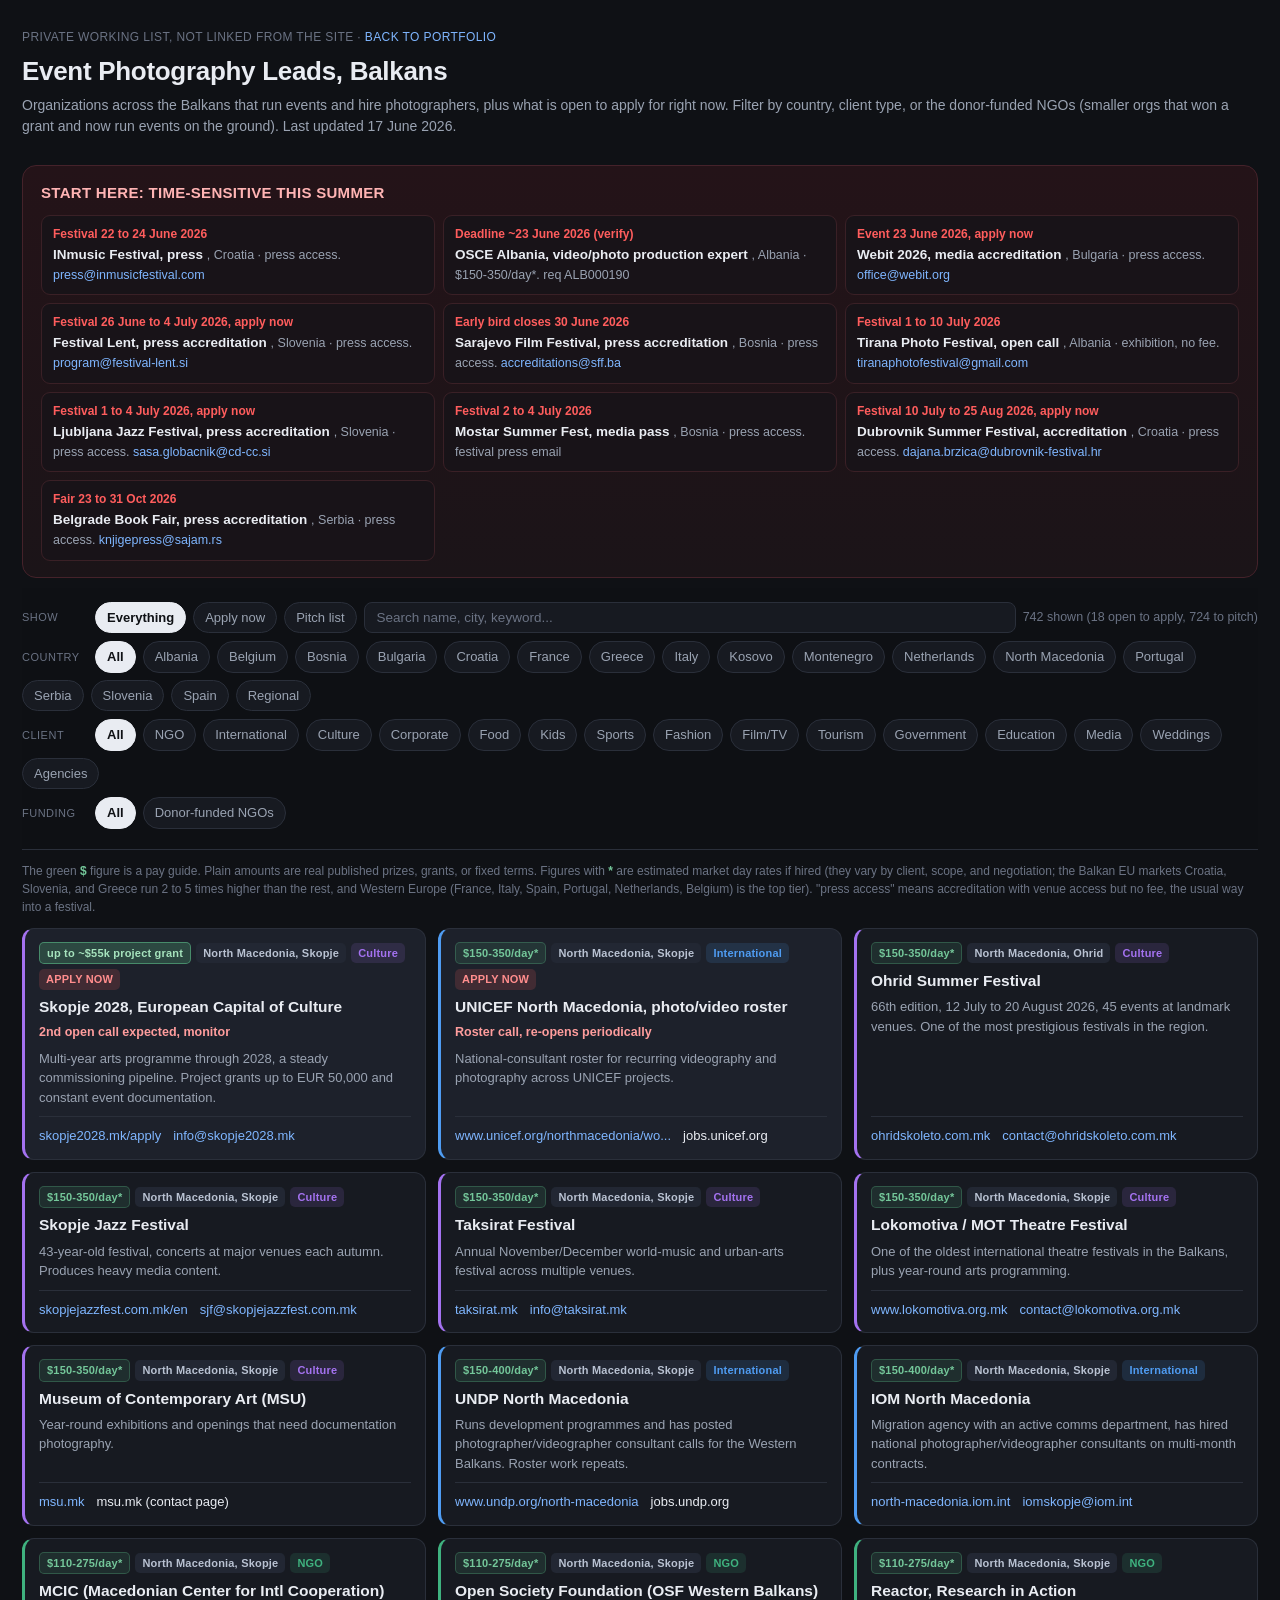
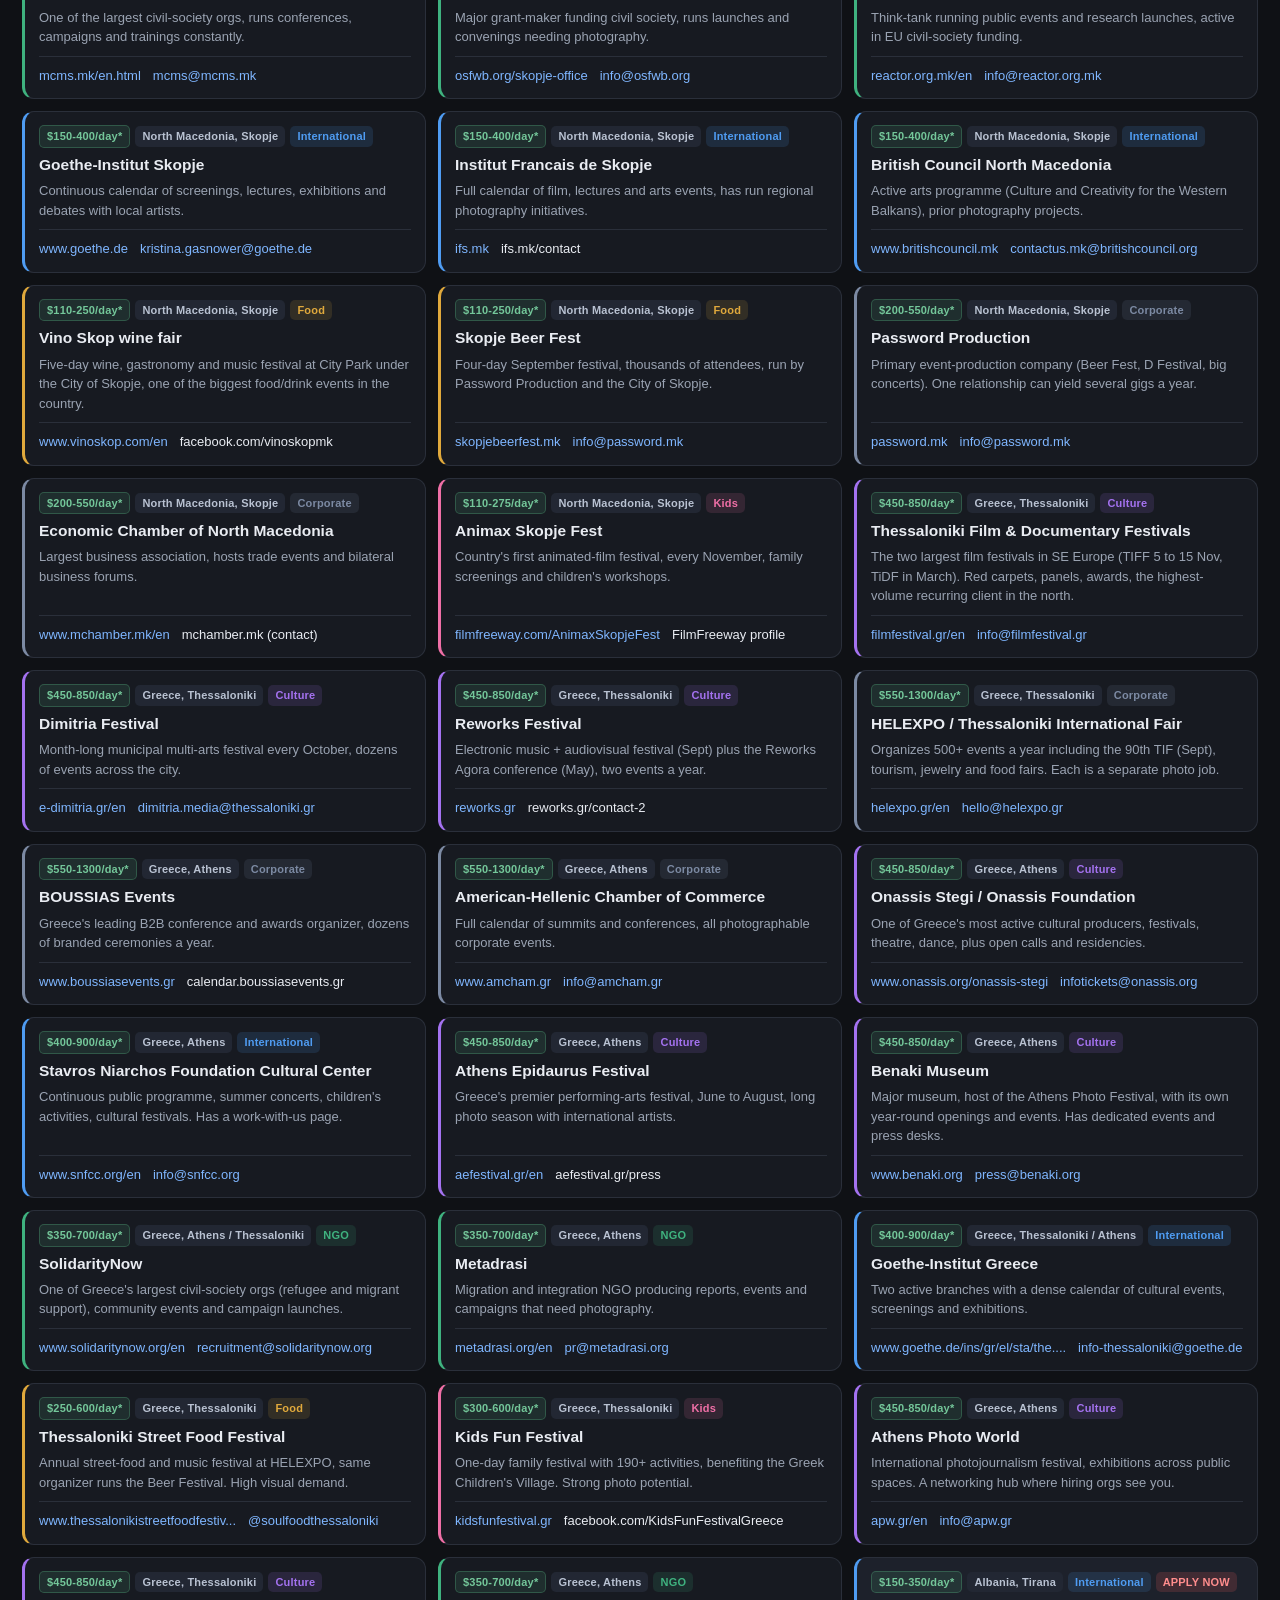
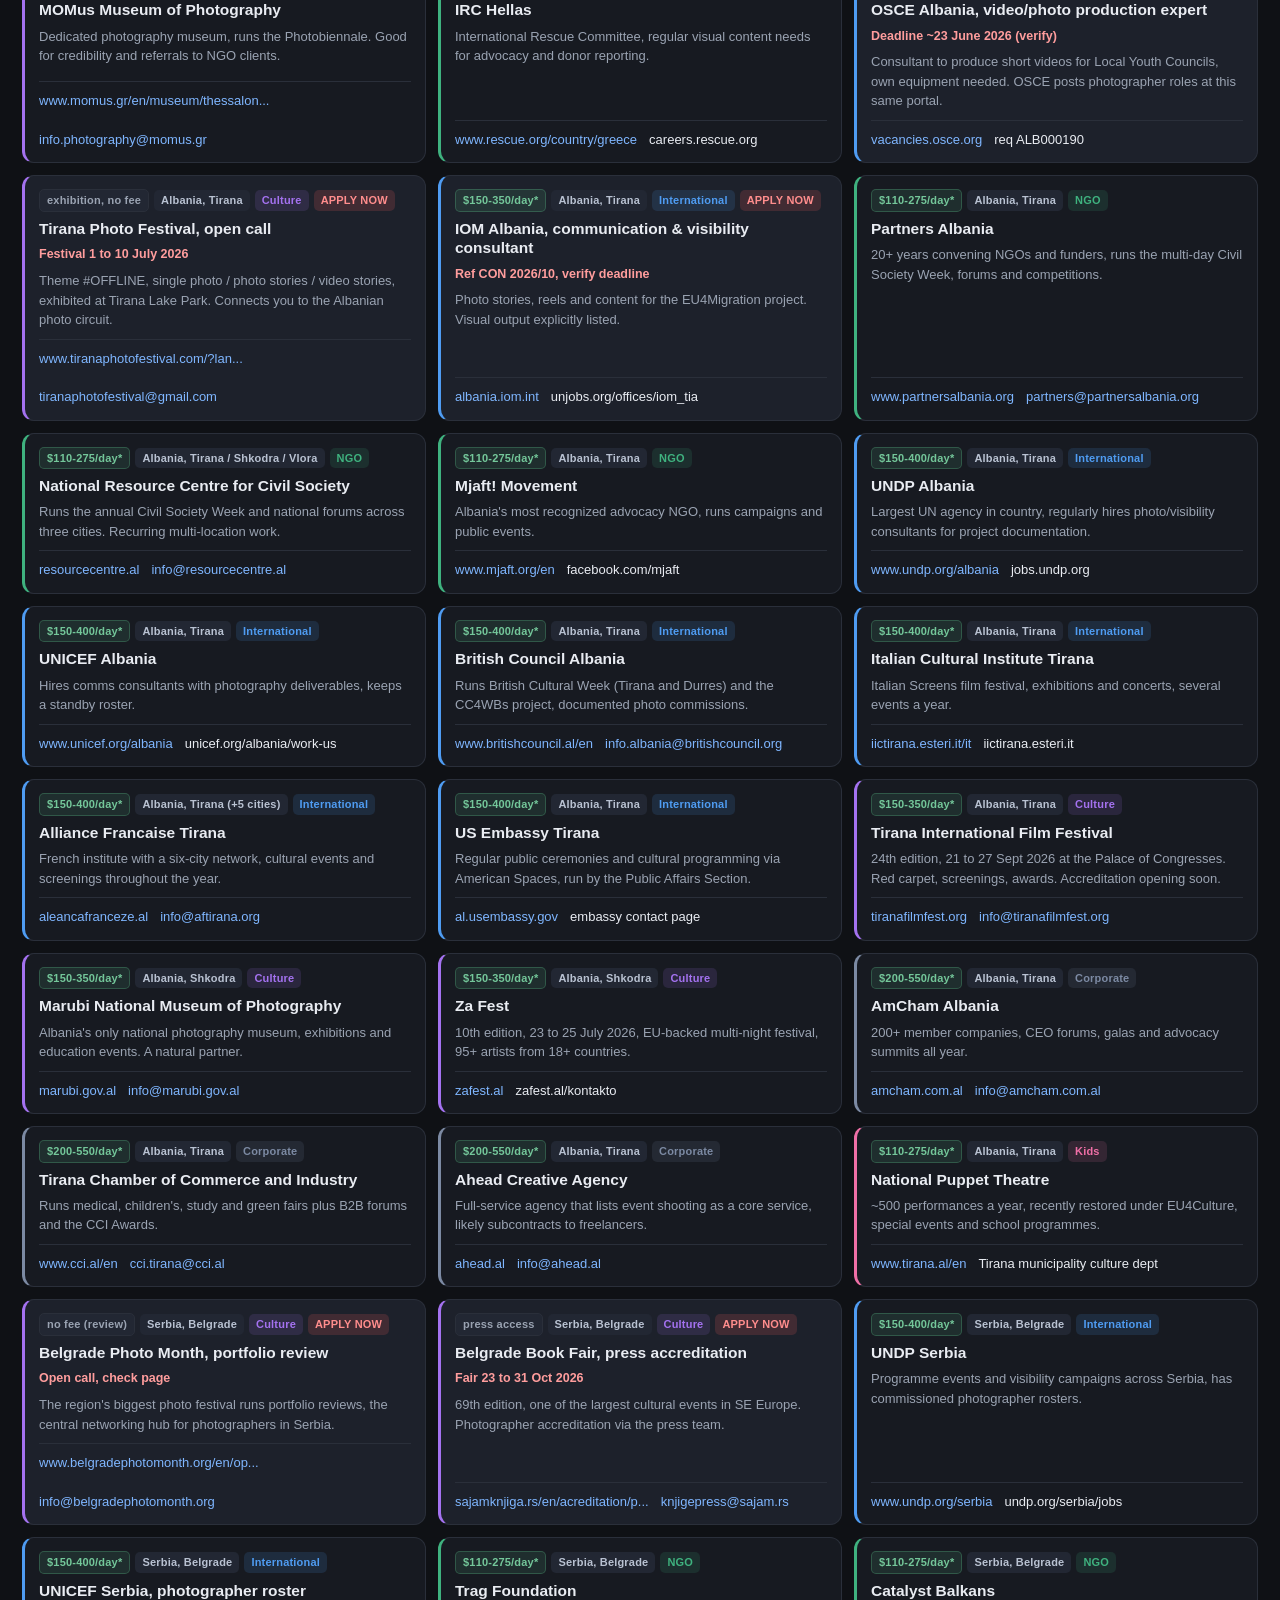
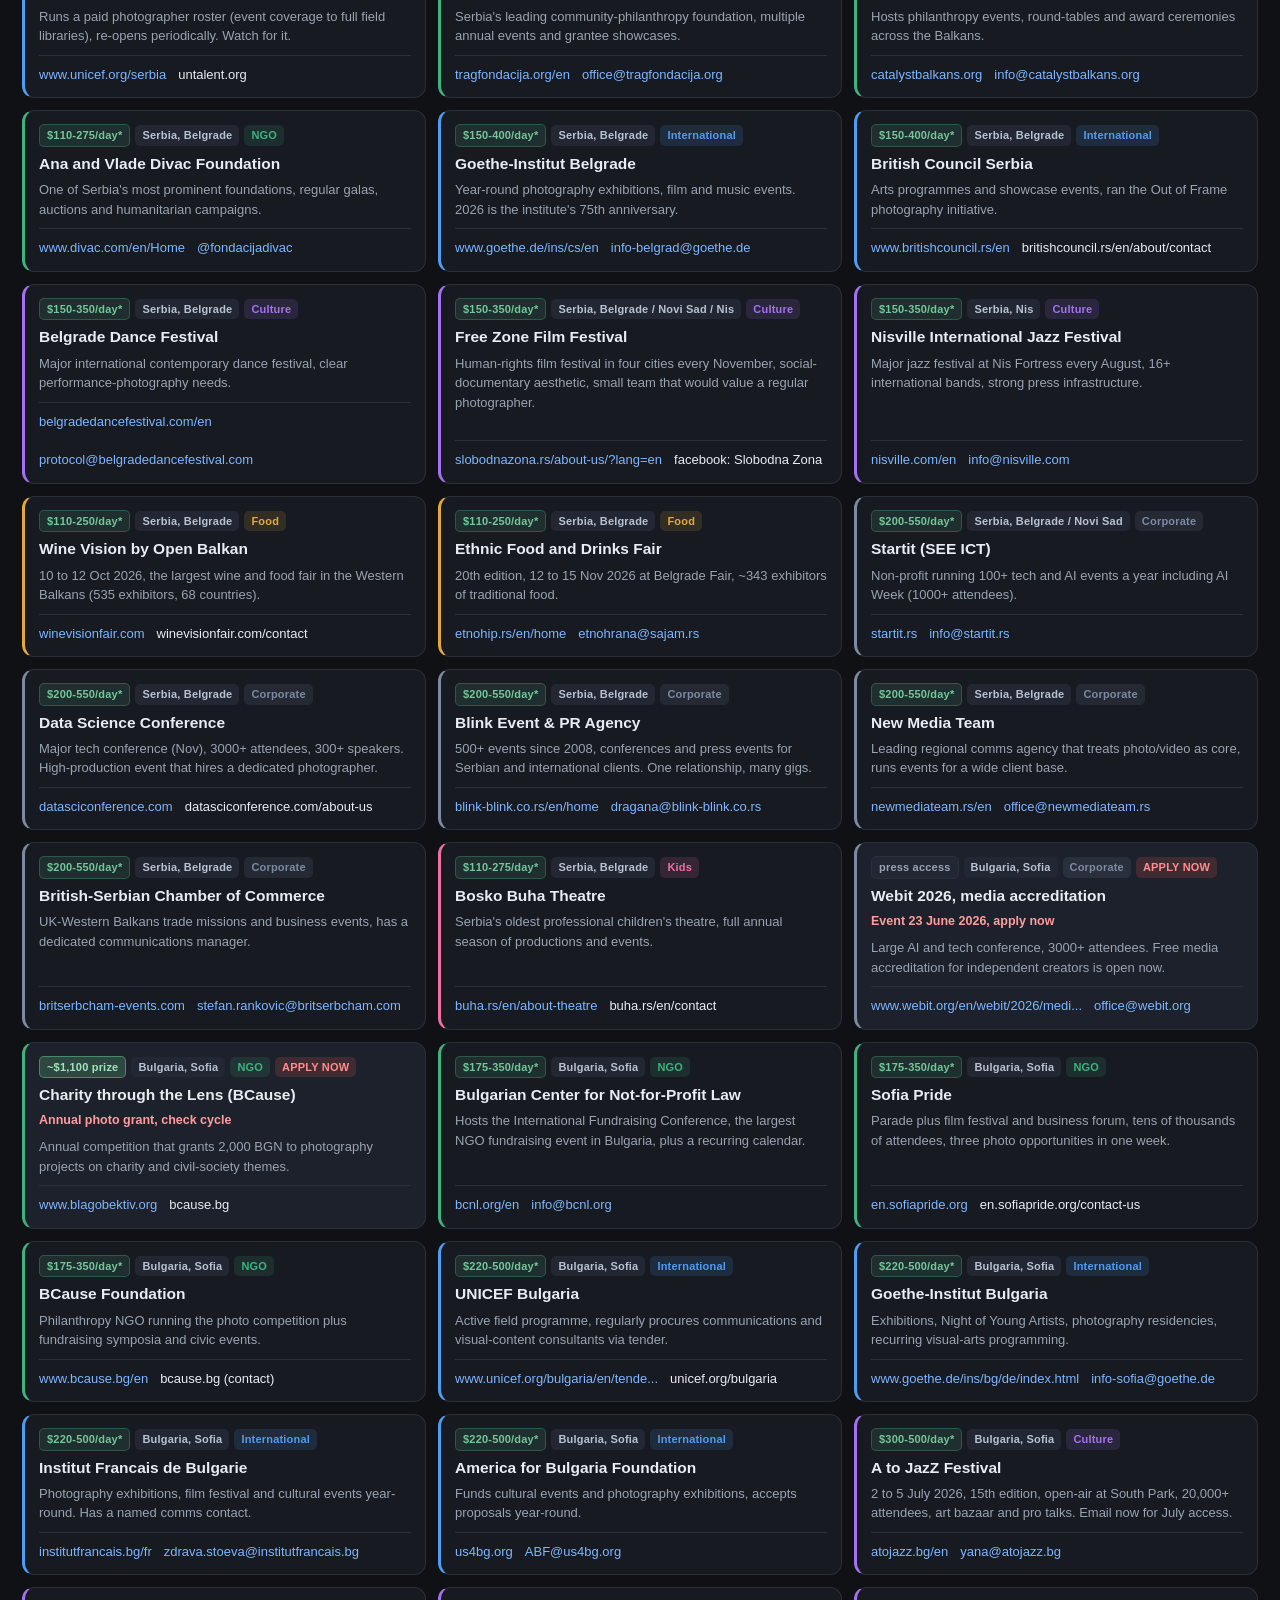
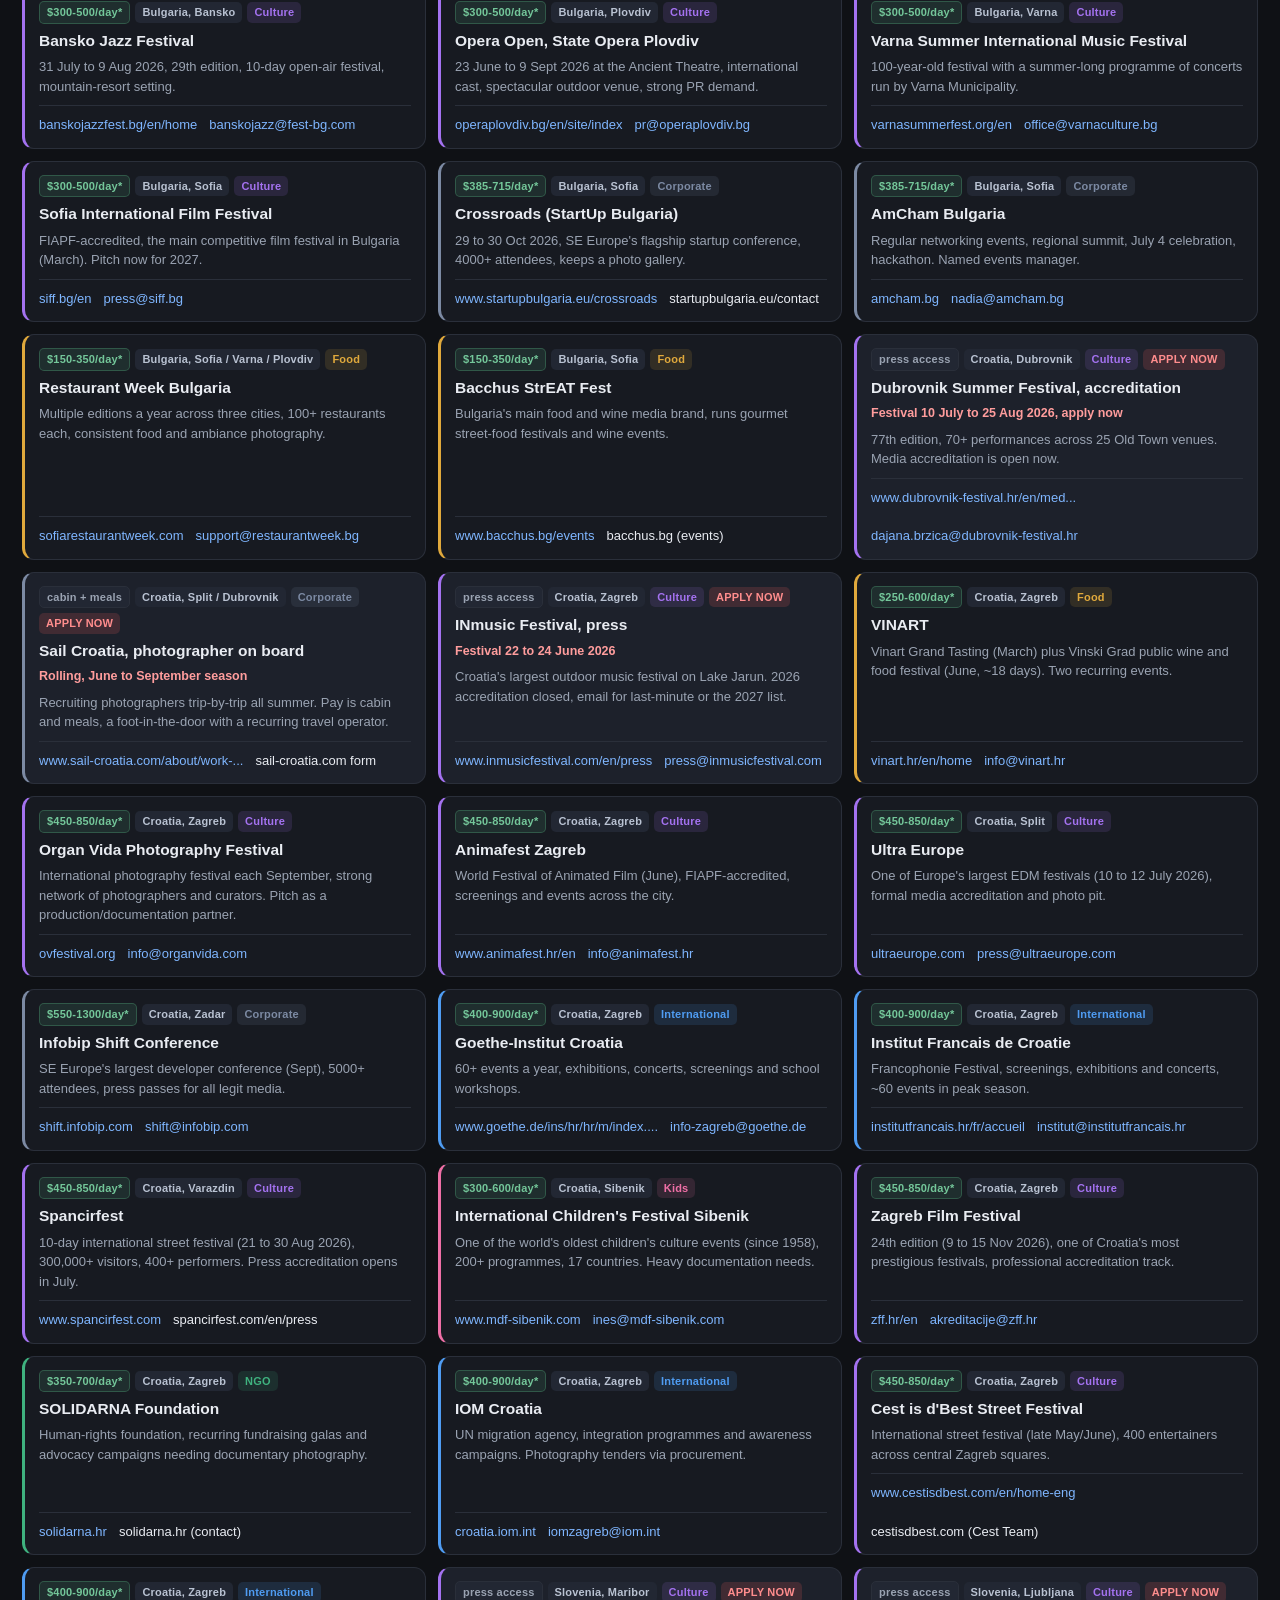
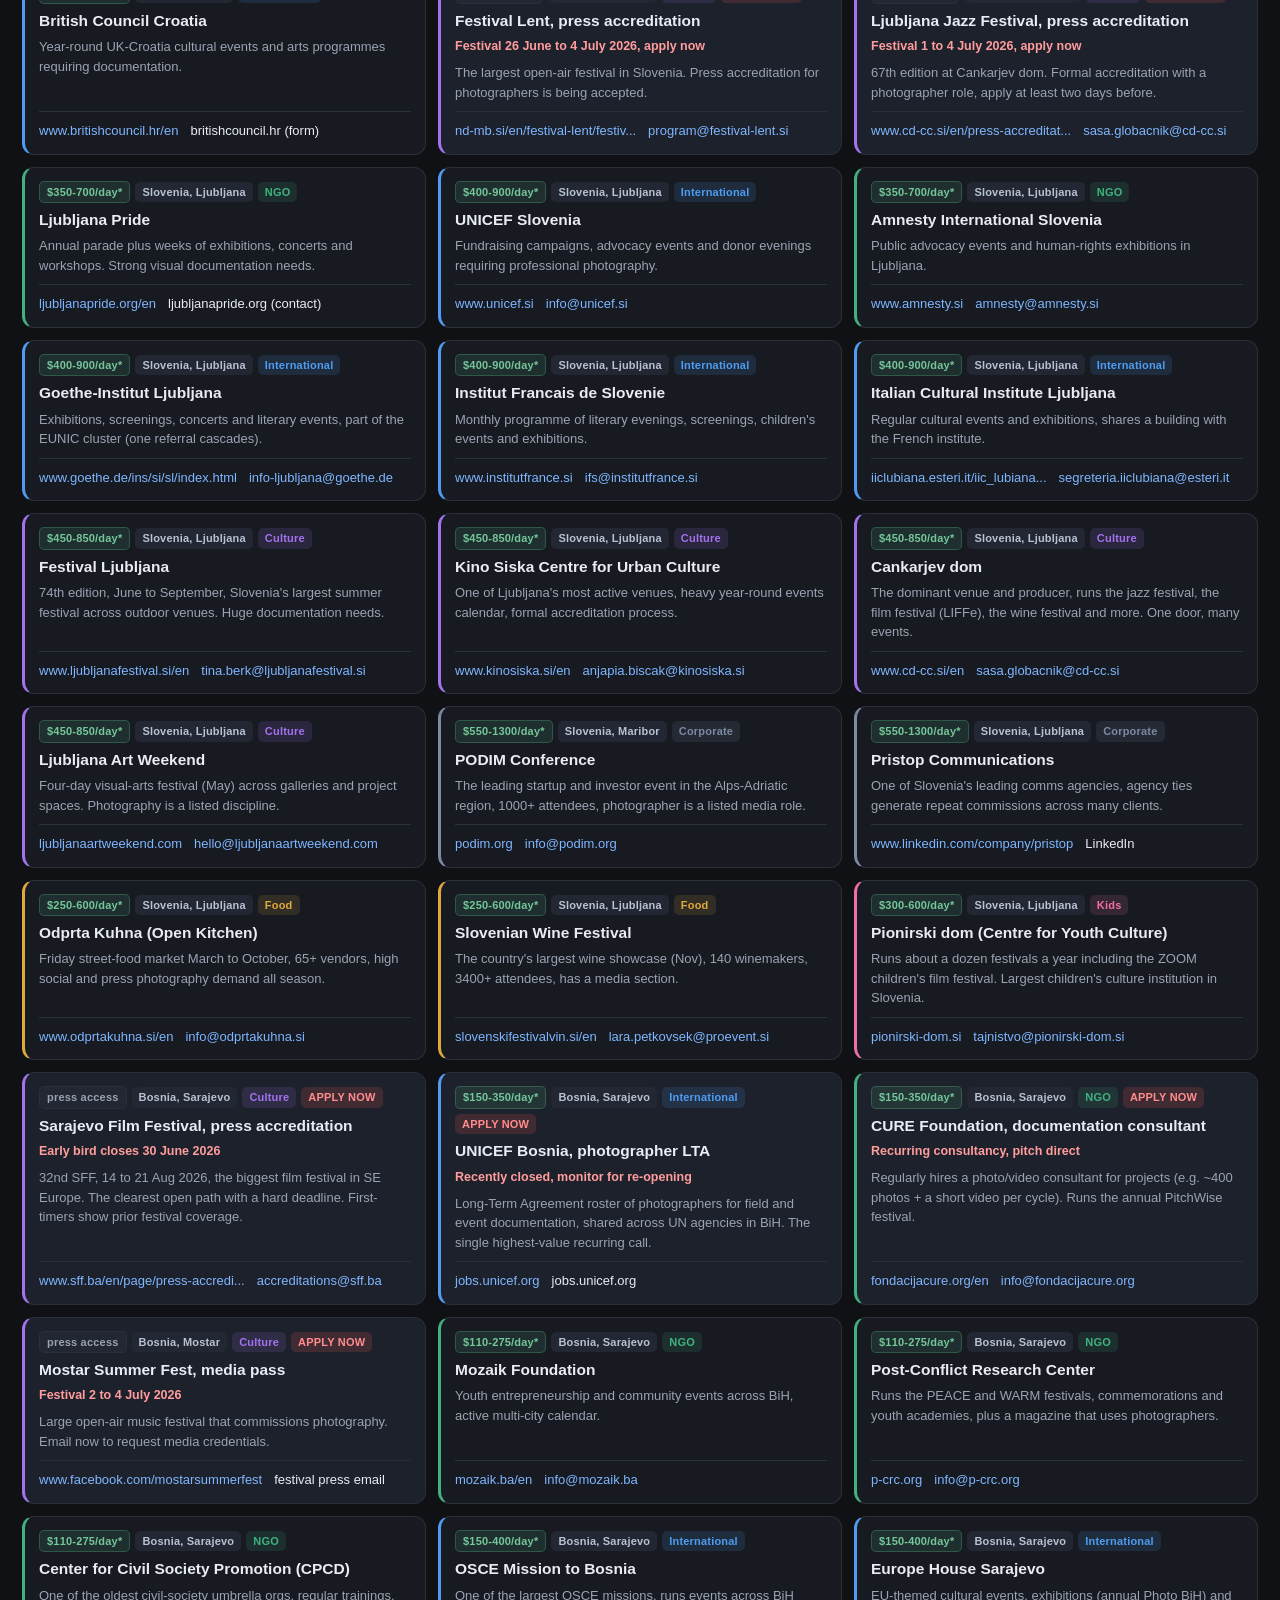
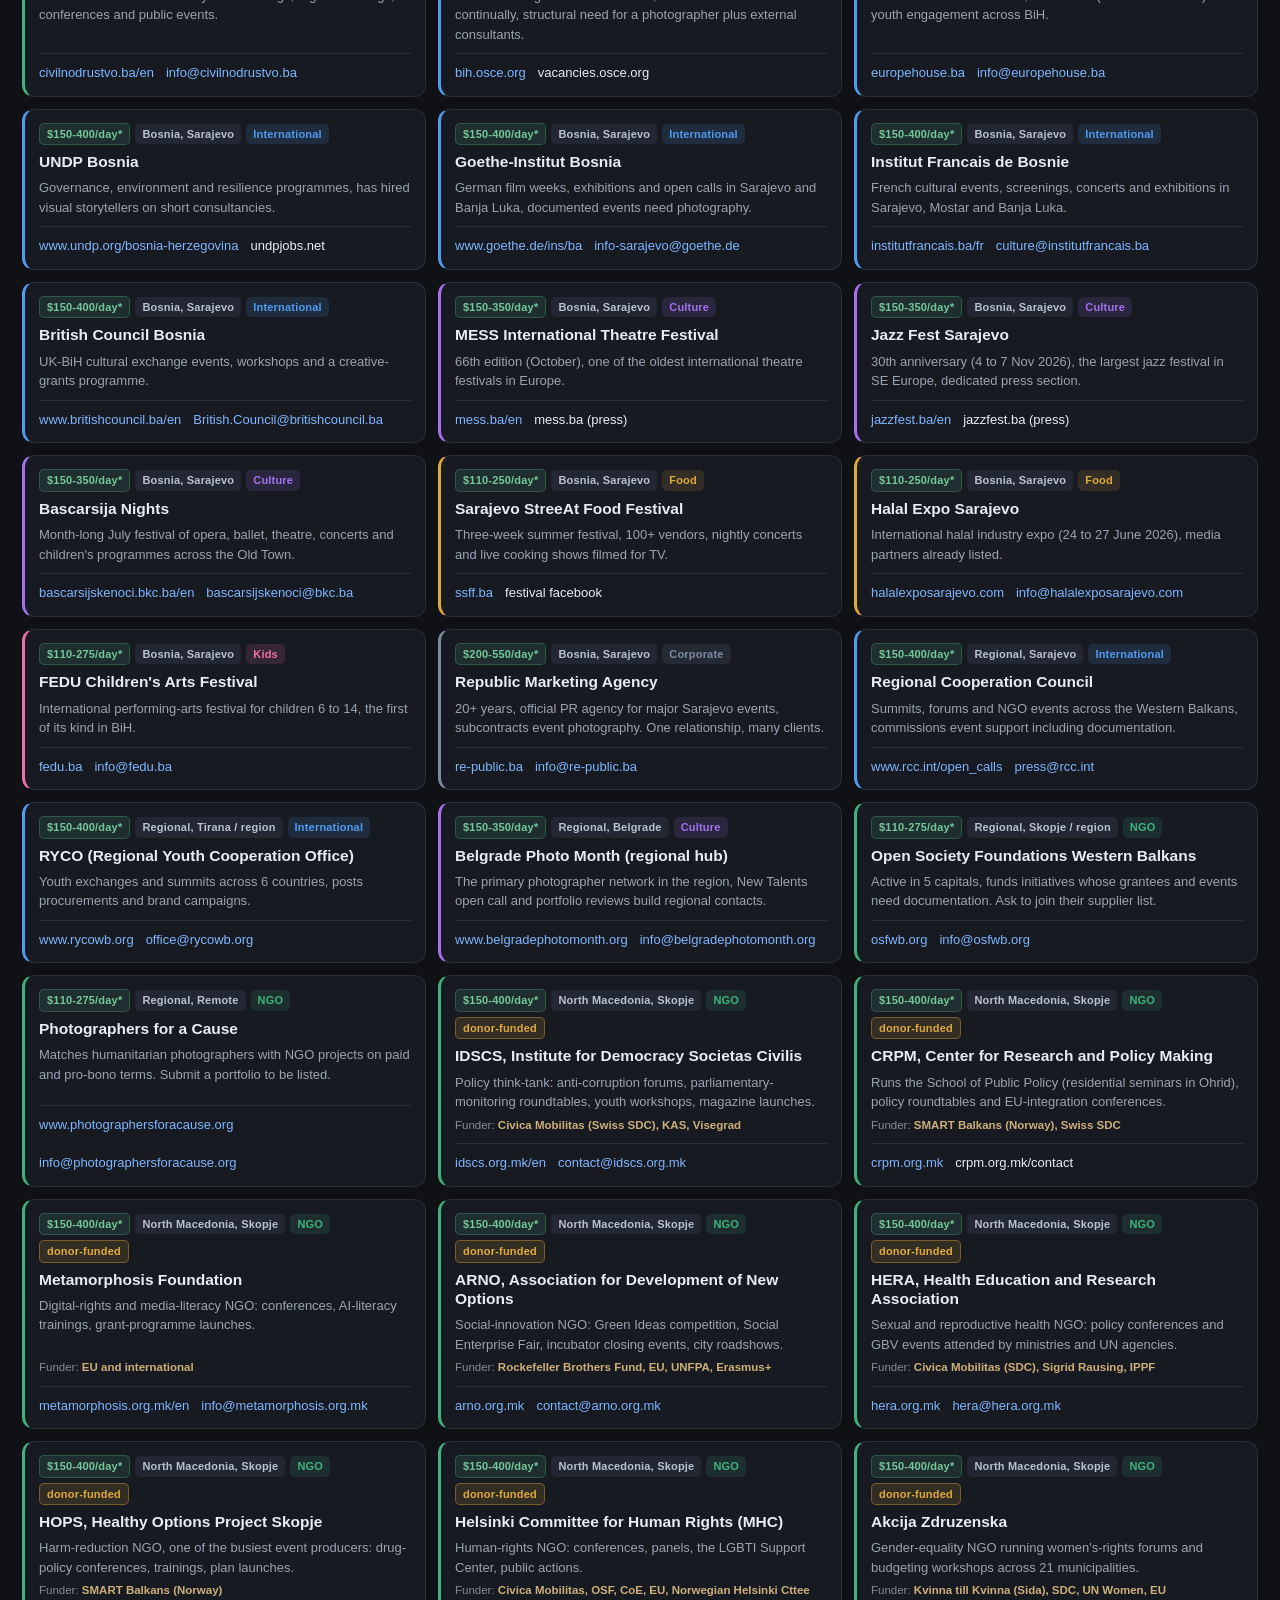
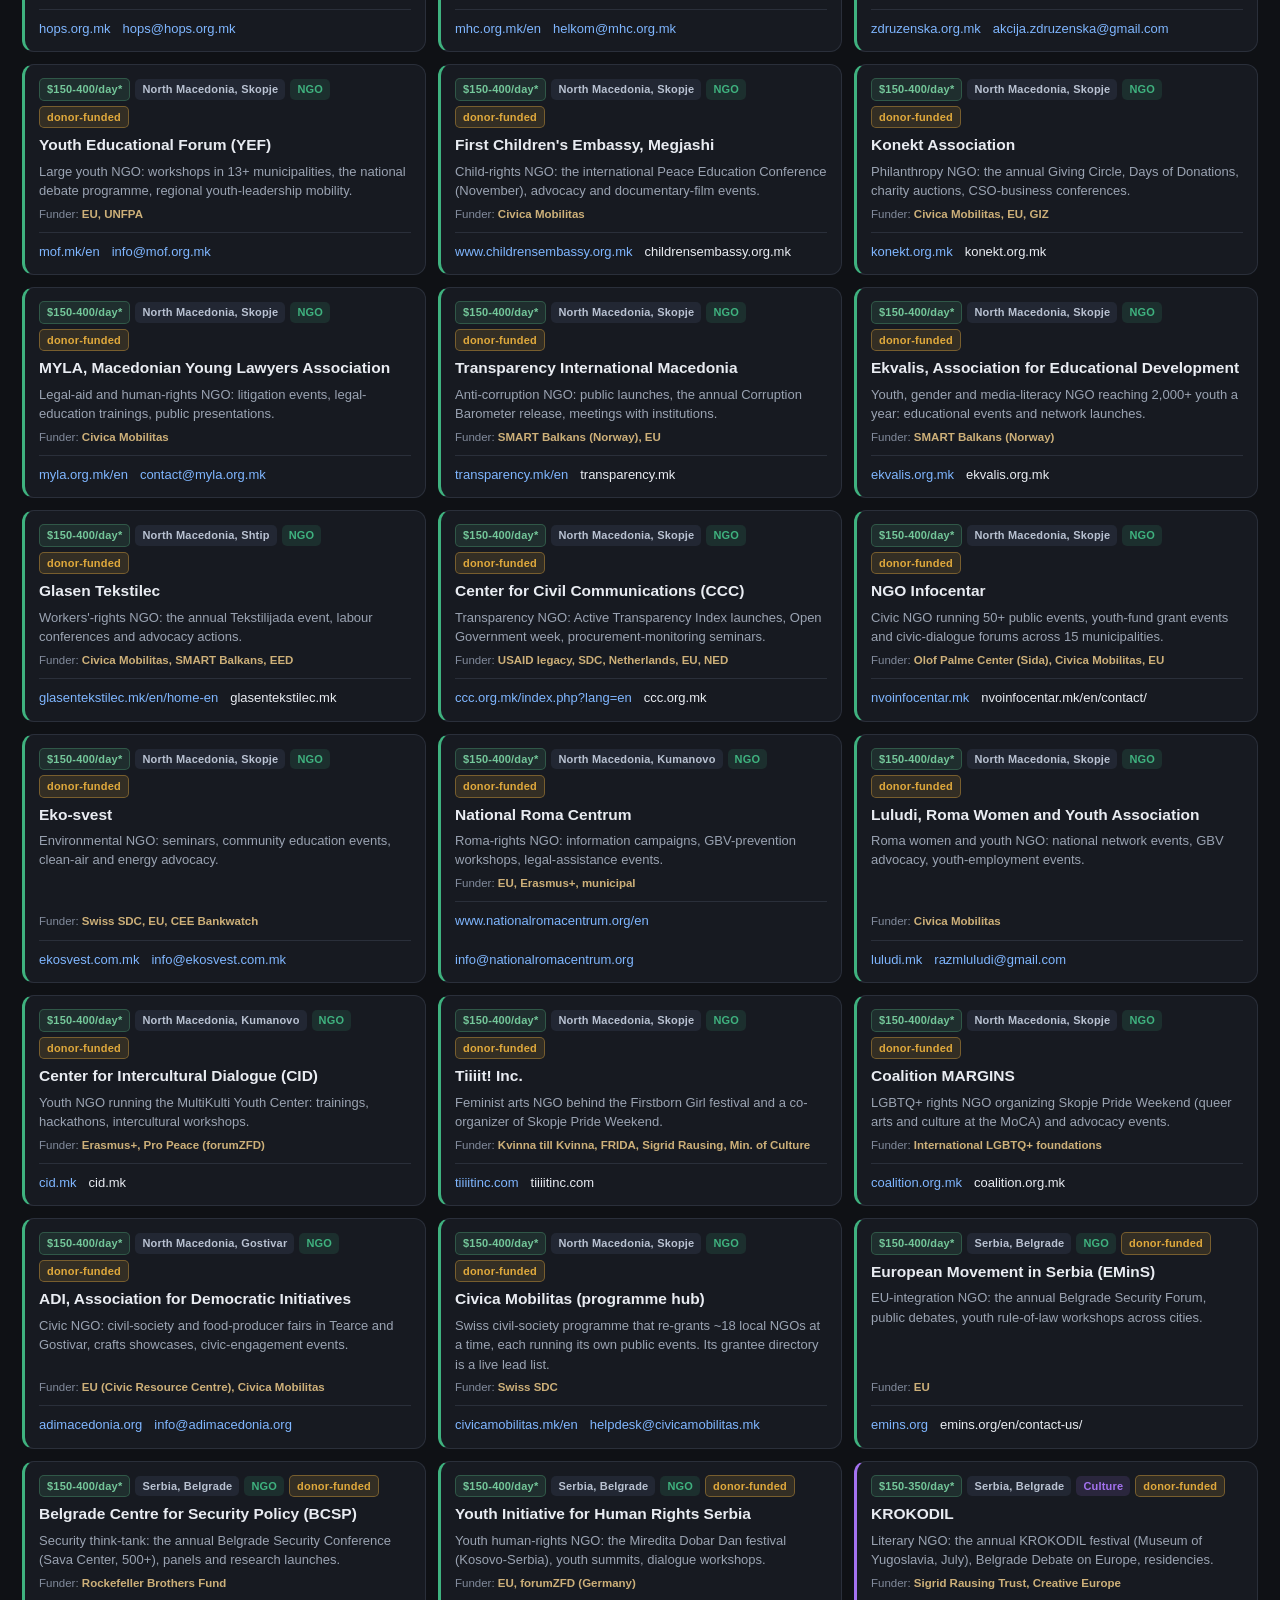
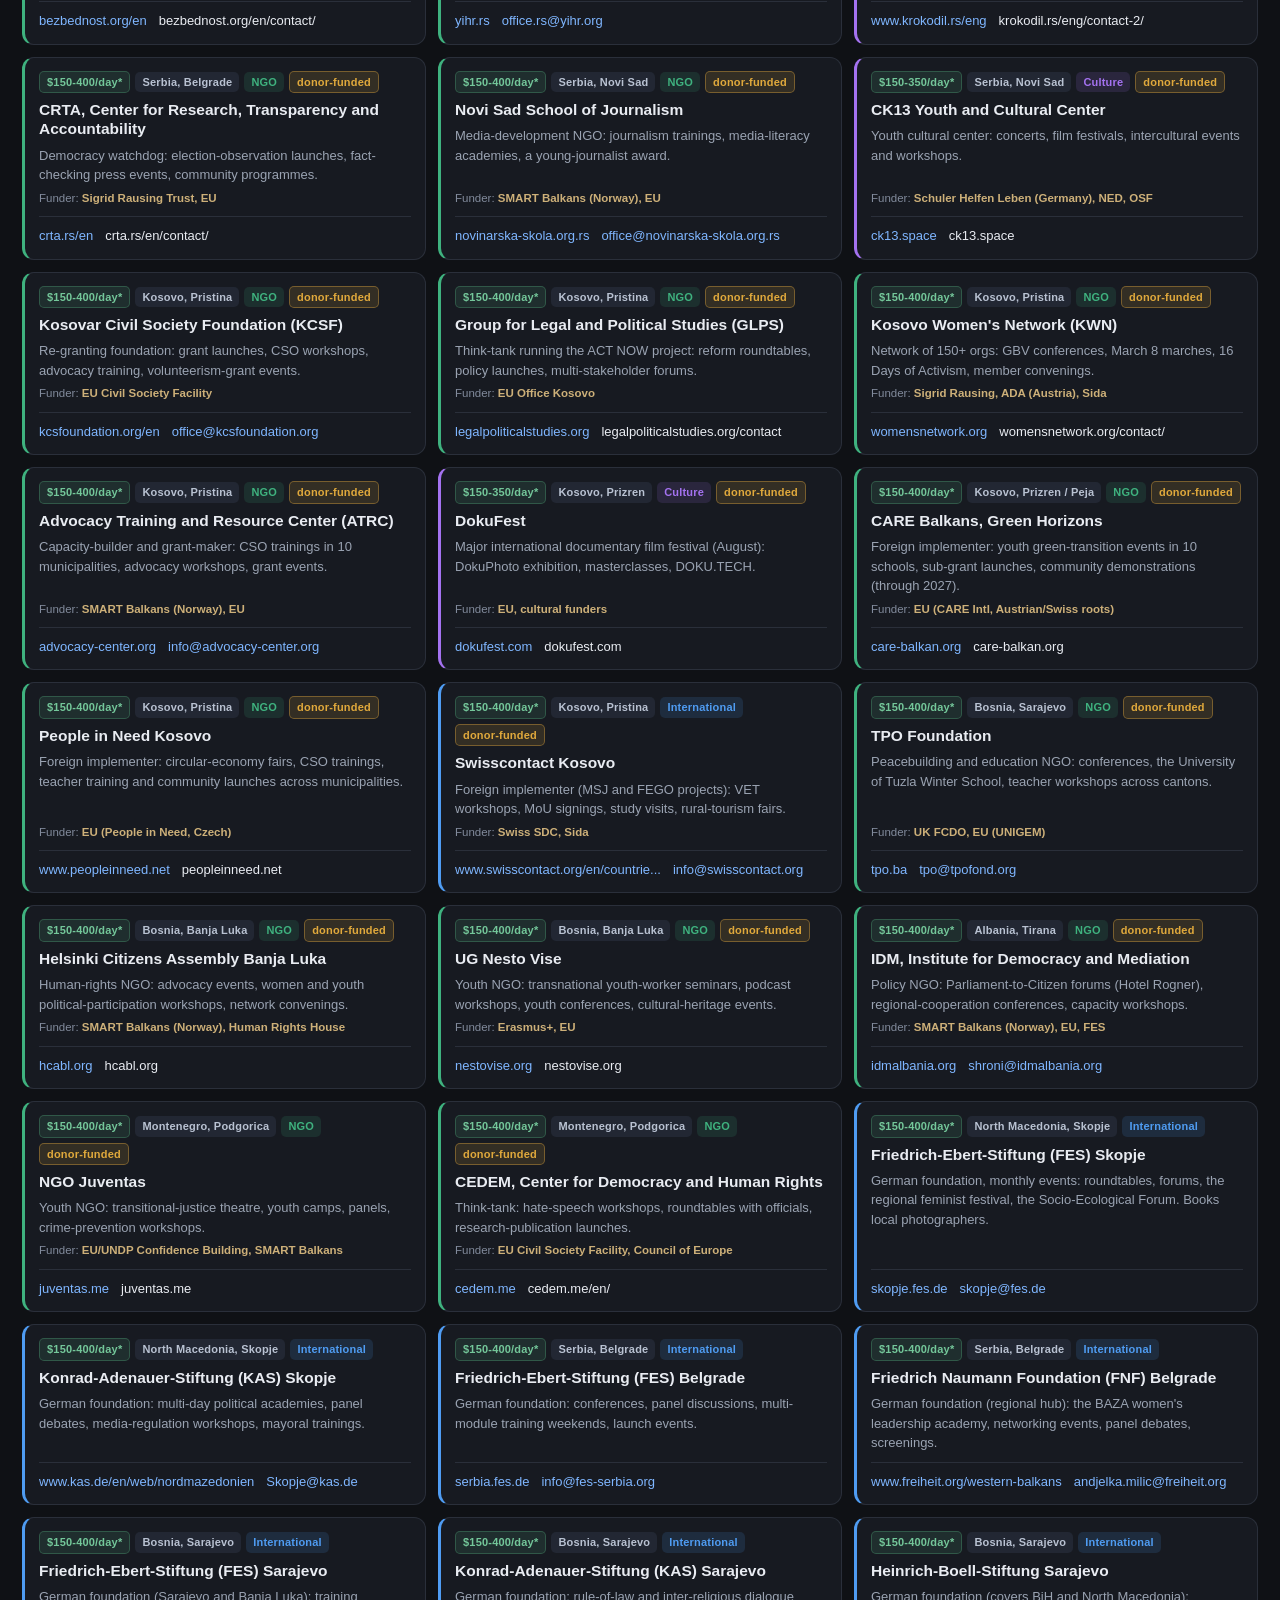
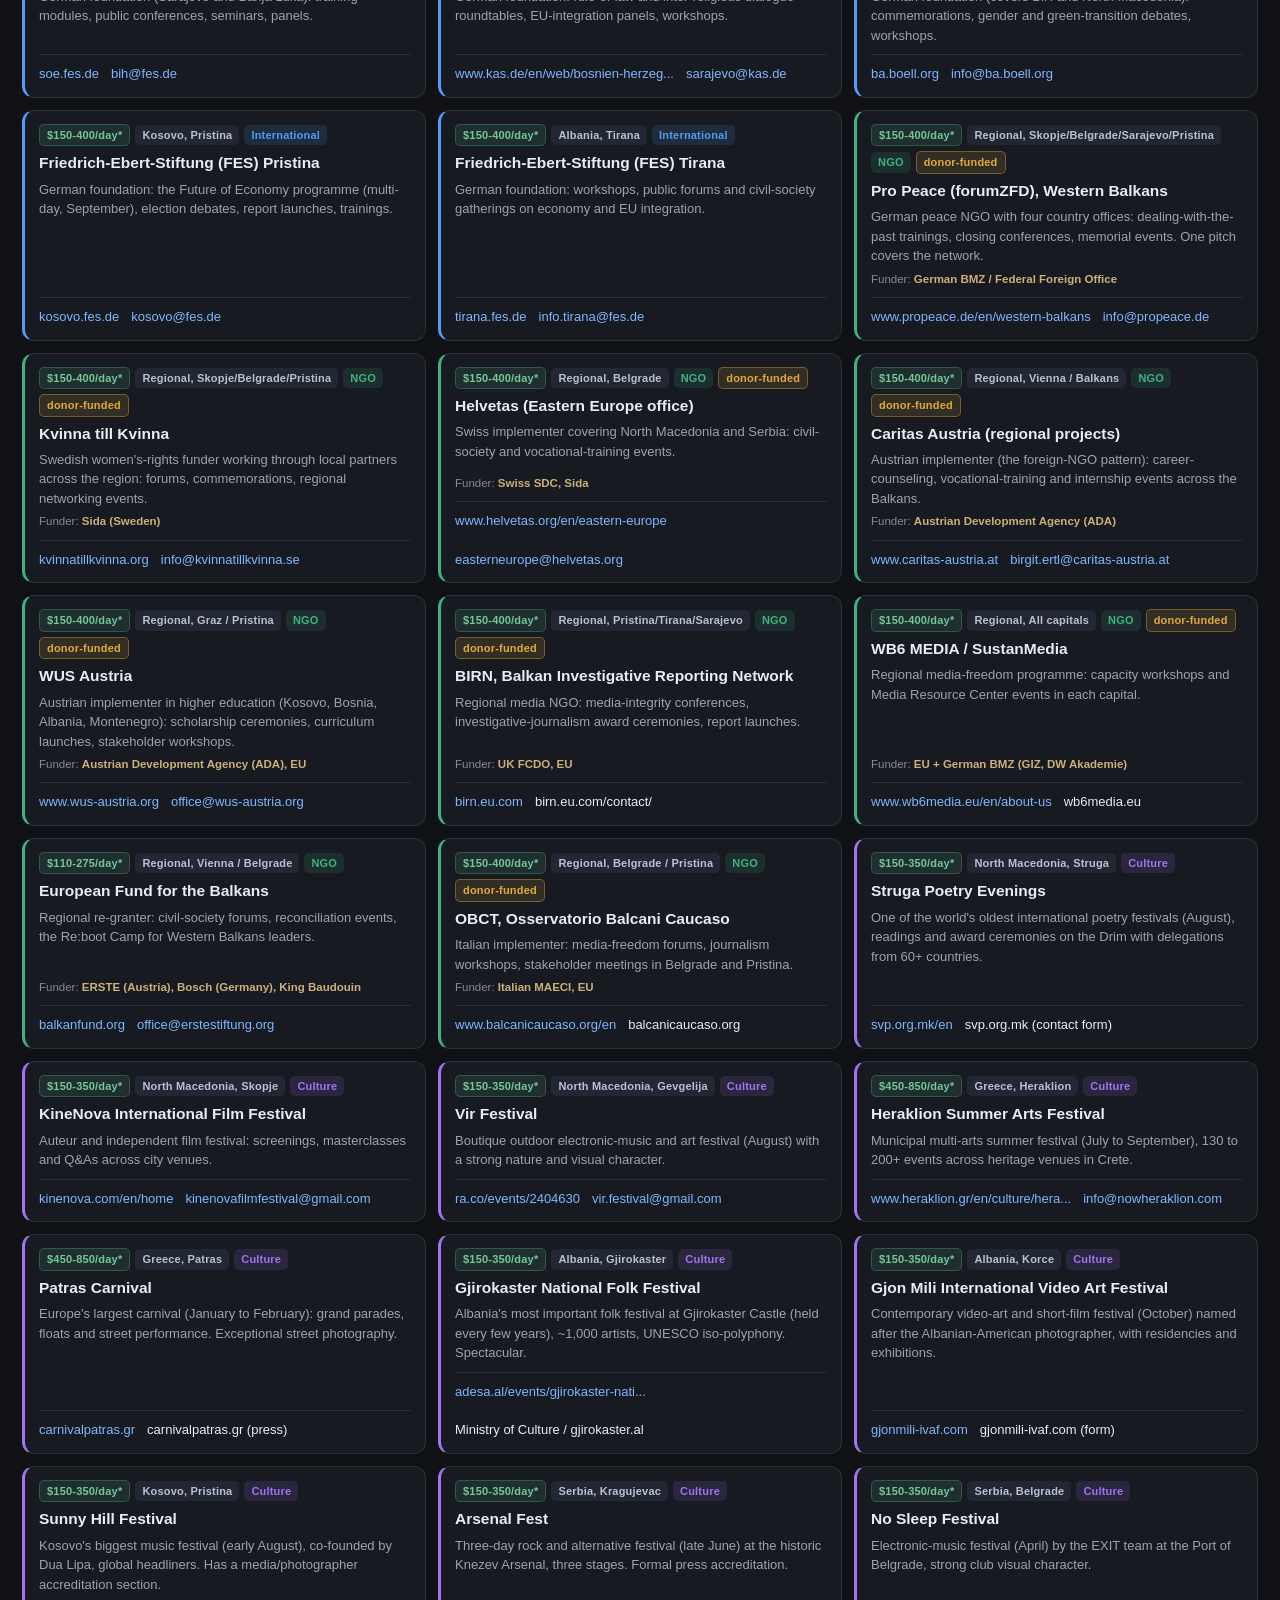
==== commit 94a6caf7: "Complete the Netherlands across all categories Adds ~156 Netherlands leads spanning every remaining " ====
--- a/jobs/index.html
+++ b/jobs/index.html
@@ -857,7 +857,180 @@
 {n:"Leolandia",g:"Italy",city:"Bergamo",cat:"Kids",t:"pitch",why:"Italy's most-visited children's theme park, brand activations and seasonal events, press manager.",u:"https://www.leolandia.it/en/",k:"mice@leolandia.it"},
 {n:"Gardaland Resort",g:"Italy",city:"Lake Garda",cat:"Kids",t:"pitch",why:"Italy's largest theme-park resort, big seasonal family events and sponsor activations.",u:"https://www.gardaland.it/en/",k:"gardaland.it/en (contacts)"},
 {n:"Florence Youth Festival",g:"Italy",city:"Florence",cat:"Kids",t:"pitch",why:"International youth orchestras and choirs (summer), concerts in Florence's iconic public spaces.",u:"https://florenceyouthfestival.it/",k:"info@florenceyouthfestival.com"},
-{n:"Eurochocolate",g:"Italy",city:"Perugia",cat:"Kids",t:"pitch",why:"Europe's largest chocolate festival (November) with a Choco Funny children's zone and workshops.",u:"https://www.eurochocolate.com/",k:"eurochocolate.com (press)"}
+{n:"Eurochocolate",g:"Italy",city:"Perugia",cat:"Kids",t:"pitch",why:"Europe's largest chocolate festival (November) with a Choco Funny children's zone and workshops.",u:"https://www.eurochocolate.com/",k:"eurochocolate.com (press)"},
+
+/* ===== NETHERLANDS, ALL OTHER CATEGORIES (added 18 June 2026) ===== */
+/* NGO */
+{n:"Oxfam Novib",g:"Netherlands",city:"The Hague",cat:"NGO",t:"pitch",why:"Campaigns, appeal launches (Giro555) and advocacy events, commissions press photographers.",u:"https://www.oxfamnovib.nl",k:"oxfamnovib.nl (press)"},
+{n:"Greenpeace International",g:"Netherlands",city:"Amsterdam",cat:"NGO",t:"pitch",why:"Global HQ: actions, protests and press conferences, works with photojournalists.",u:"https://www.greenpeace.org/international",k:"media line +31 20 718 2470"},
+{n:"Amnesty International Nederland",g:"Netherlands",city:"Amsterdam",cat:"NGO",t:"pitch",why:"Write for Rights (Dec 10), rallies and exhibitions, commissions documentary photographers.",u:"https://www.amnesty.nl",k:"amnesty.nl (contact)"},
+{n:"Justice and Peace Netherlands",g:"Netherlands",city:"The Hague",cat:"NGO",t:"pitch",why:"Shelter City and open-air portrait exhibitions, directly commissions photographers.",u:"https://justiceandpeace.nl",k:"justiceandpeace.nl (contact)"},
+{n:"War Child",g:"Netherlands",city:"Amsterdam",cat:"NGO",t:"pitch",why:"Fundraising concerts and benefit galas, works with photographers to document its work.",u:"https://www.warchild.net",k:"warchild.net (press)"},
+{n:"PAX for Peace",g:"Netherlands",city:"Utrecht",cat:"NGO",t:"pitch",why:"The largest Dutch peace NGO, conferences, debates and commemorations.",u:"https://paxforpeace.nl",k:"paxforpeace.nl/contact/press"},
+{n:"Human Rights Watch Netherlands",g:"Netherlands",city:"Amsterdam",cat:"NGO",t:"pitch",why:"Report launches and press briefings, several public events a year.",u:"https://www.hrw.org/about/get-local/netherlands",k:"hrw.org (NL)"},
+{n:"WorldPride Amsterdam / Canal Parade",g:"Netherlands",city:"Amsterdam",cat:"NGO",t:"pitch",why:"WorldPride 2026 (late July to early Aug), the Canal Parade and weeks of events, press accreditation.",u:"https://pride.amsterdam/en/",k:"pers@pride.amsterdam"},
+/* International institutions */
+{n:"International Court of Justice",g:"Netherlands",city:"The Hague",cat:"International",t:"pitch",why:"Public hearings at the Peace Palace, accredits press photographers per sitting.",u:"https://www.icj-cij.org",k:"icj-cij.org (information)"},
+{n:"International Criminal Court (ICC)",g:"Netherlands",city:"The Hague",cat:"International",t:"pitch",why:"High-profile hearings and the Assembly of States Parties, press accreditation.",u:"https://www.icc-cpi.int",k:"icc-cpi.int (public affairs)"},
+{n:"OPCW",g:"Netherlands",city:"The Hague",cat:"International",t:"pitch",why:"Conference of States Parties and an annual Open Day, formal media accreditation.",u:"https://www.opcw.org",k:"opcw.org (public affairs)"},
+{n:"Europol",g:"Netherlands",city:"The Hague",cat:"International",t:"pitch",why:"Cybercrime conference and high-level press conferences at HQ, media request form.",u:"https://www.europol.europa.eu",k:"europol.europa.eu (media)"},
+{n:"Eurojust",g:"Netherlands",city:"The Hague",cat:"International",t:"pitch",why:"Ministerial meetings and report launches, the events unit commissions photography.",u:"https://www.eurojust.europa.eu",k:"eurojust.europa.eu (media)"},
+{n:"The Hague Humanity Hub",g:"Netherlands",city:"The Hague",cat:"International",t:"pitch",why:"Networking drinks, panels and the Just Peace Festival, 35+ member NGOs.",u:"https://www.humanityhub.org",k:"humanityhub.org (contact)"},
+{n:"HiiL, Hague Institute for Innovation of Law",g:"Netherlands",city:"The Hague",cat:"International",t:"pitch",why:"The Justice Matters summit at the Peace Palace, commissions event photography.",u:"https://www.hiil.org",k:"hiil.org (media)"},
+{n:"UNHCR Netherlands",g:"Netherlands",city:"The Hague",cat:"International",t:"pitch",why:"Refugee advocacy events and campaigns, works with documentary photographers.",u:"https://www.unhcr.org/netherlands",k:"unhcr.org/netherlands"},
+{n:"IOM Netherlands",g:"Netherlands",city:"The Hague",cat:"International",t:"pitch",why:"Migration events and campaigns, a comms team that works with photographers.",u:"https://iom-nederland.nl",k:"iom.int/media-inquiries"},
+{n:"Goethe-Institut Niederlande",g:"Netherlands",city:"Amsterdam",cat:"International",t:"pitch",why:"Exhibitions, concerts and film screenings in a canal-house venue.",u:"https://www.goethe.de/ins/nl/nl/index.html",k:"goethe.de/ins/nl"},
+{n:"Institut Francais des Pays-Bas",g:"Netherlands",city:"The Hague",cat:"International",t:"pitch",why:"French cultural institute with a full 2026 events calendar.",u:"https://institutfrancais.nl",k:"institutfrancais.nl"},
+/* Culture, standing institutions */
+{n:"Internationaal Theater Amsterdam (ITA)",g:"Netherlands",city:"Amsterdam",cat:"Culture",t:"pitch",why:"Season launches, premieres and production stills, commissions freelancers.",u:"https://ita.nl/en/",k:"iris@ita.nl"},
+{n:"Nationale Opera & Ballet",g:"Netherlands",city:"Amsterdam",cat:"Culture",t:"pitch",why:"Opera and ballet premieres, dress rehearsals and season campaigns.",u:"https://www.operaballet.nl/en/",k:"press@operaballet.nl"},
+{n:"Het Nationale Theater",g:"Netherlands",city:"The Hague",cat:"Culture",t:"pitch",why:"Drama premieres and season openings across three venues.",u:"https://www.hnt.nl/",k:"receptie@hnt.nl"},
+{n:"Royal Concertgebouw Orchestra",g:"Netherlands",city:"Amsterdam",cat:"Culture",t:"pitch",why:"Season concerts and soloist portraits, uses a roster of approved freelancers.",u:"https://www.concertgebouworkest.nl/en/",k:"pers@concertgebouworkest.nl"},
+{n:"Rotterdam Philharmonic Orchestra",g:"Netherlands",city:"Rotterdam",cat:"Culture",t:"pitch",why:"Home concerts at De Doelen, season imagery and recording sessions.",u:"https://www.rotterdamsphilharmonisch.nl/en/",k:"press@rpho.nl"},
+{n:"Het Concertgebouw",g:"Netherlands",city:"Amsterdam",cat:"Culture",t:"pitch",why:"Season launches and opening nights, has a photo accreditation system.",u:"https://www.concertgebouw.nl/en/",k:"foto@concertgebouw.nl"},
+{n:"TivoliVredenburg",g:"Netherlands",city:"Utrecht",cat:"Culture",t:"pitch",why:"Concert photography across five halls, uses freelancers.",u:"https://www.tivolivredenburg.nl/english/",k:"pers@tivolivredenburg.nl"},
+{n:"Muziekgebouw aan 't IJ",g:"Netherlands",city:"Amsterdam",cat:"Culture",t:"pitch",why:"Contemporary, classical and jazz concerts, commissions per programme.",u:"https://www.muziekgebouw.nl/en/",k:"gigiblay@muziekgebouw.nl"},
+{n:"De Doelen",g:"Netherlands",city:"Rotterdam",cat:"Culture",t:"pitch",why:"Symphony, chamber and pop concerts, works with freelancers.",u:"https://www.dedoelen.nl/en/",k:"pers@dedoelen.nl"},
+{n:"Paradiso",g:"Netherlands",city:"Amsterdam",cat:"Culture",t:"pitch",why:"Iconic music venue, concert photography and artist portraits.",u:"https://www.paradiso.nl/en/",k:"info@paradiso.nl"},
+{n:"Melkweg",g:"Netherlands",city:"Amsterdam",cat:"Culture",t:"pitch",why:"Live music and club nights, season editorial and venue portraits.",u:"https://www.melkweg.nl/en/",k:"info@melkweg.nl"},
+{n:"Ziggo Dome",g:"Netherlands",city:"Amsterdam",cat:"Culture",t:"pitch",why:"Large-arena concerts, per-show accreditation via the promoter.",u:"https://www.ziggodome.nl/en/",k:"info@ziggodome.nl"},
+{n:"AFAS Live",g:"Netherlands",city:"Amsterdam",cat:"Culture",t:"pitch",why:"Mid-size arena concerts, per-show accreditation.",u:"https://www.afaslive.nl/en/",k:"info@afaslive.nl"},
+{n:"Mojo Concerts",g:"Netherlands",city:"Amsterdam",cat:"Culture",t:"pitch",why:"The primary employer of freelance concert photographers in NL, accreditation portal.",u:"https://www.mojo.nl/english",k:"pers.mojo.nl"},
+{n:"Friendly Fire",g:"Netherlands",city:"Amsterdam",cat:"Culture",t:"pitch",why:"Concert and theatre promoter, commissions freelancers per event.",u:"https://friendlyfire.nl/en/",k:"tim@friendlyfire.nl"},
+{n:"Rijksmuseum",g:"Netherlands",city:"Amsterdam",cat:"Culture",t:"pitch",why:"Major exhibition openings and campaigns, press photographers by application.",u:"https://www.rijksmuseum.nl/en/",k:"pressoffice@rijksmuseum.nl"},
+{n:"Van Gogh Museum",g:"Netherlands",city:"Amsterdam",cat:"Culture",t:"pitch",why:"Exhibition openings and press nights, access by application.",u:"https://www.vangoghmuseum.nl/en/",k:"vangoghmuseum.nl (press)"},
+{n:"Stedelijk Museum",g:"Netherlands",city:"Amsterdam",cat:"Culture",t:"pitch",why:"Contemporary art and design openings, commissions freelancers.",u:"https://www.stedelijk.nl/en/",k:"pressoffice@stedelijk.nl"},
+{n:"Mauritshuis",g:"Netherlands",city:"The Hague",cat:"Culture",t:"pitch",why:"Old Masters exhibition openings and press nights.",u:"https://www.mauritshuis.nl/en/",k:"pressoffice@mauritshuis.nl"},
+{n:"Kunsthal Rotterdam",g:"Netherlands",city:"Rotterdam",cat:"Culture",t:"pitch",why:"Up to 25 exhibitions a year, opening-night coverage.",u:"https://www.kunsthal.nl/en/",k:"communicatie@kunsthal.nl"},
+{n:"Eye Filmmuseum",g:"Netherlands",city:"Amsterdam",cat:"Culture",t:"pitch",why:"Film programme openings and exhibitions, welcomes press photographers.",u:"https://www.eyefilm.nl/en/",k:"pers@eyefilm.nl"},
+{n:"Kunstmuseum Den Haag",g:"Netherlands",city:"The Hague",cat:"Culture",t:"pitch",why:"Art, fashion and design exhibition openings.",u:"https://www.kunstmuseum.nl/en/",k:"pressoffice@kunstmuseum.nl"},
+/* Culture, festivals */
+{n:"Lowlands",g:"Netherlands",city:"Biddinghuizen",cat:"Culture",t:"pitch",why:"Major music and arts festival (August), competitive press accreditation.",u:"https://lowlands.nl",k:"info@lowlands.nl"},
+{n:"Pinkpop",g:"Netherlands",city:"Landgraaf",cat:"Culture",t:"pitch",why:"Long-running rock festival (June), credentialed press portal.",u:"https://www.pinkpop.nl/en/",k:"pinkpop.nl (press)"},
+{n:"Down the Rabbit Hole",g:"Netherlands",city:"Beuningen",cat:"Culture",t:"pitch",why:"Music and arts festival (July), press accreditation from May.",u:"https://downtherabbithole.nl",k:"jump@downtherabbithole.nl"},
+{n:"Best Kept Secret",g:"Netherlands",city:"Hilvarenbeek",cat:"Culture",t:"pitch",why:"Indie and alternative festival (June), press accreditation form.",u:"https://www.bestkeptsecret.nl",k:"info@bestkeptsecret.nl"},
+{n:"DGTL",g:"Netherlands",city:"Amsterdam",cat:"Culture",t:"pitch",why:"Electronic-music festival (Easter), invitation-based press.",u:"https://dgtl-festival.com/en/",k:"press@dgtl.nl"},
+{n:"Awakenings",g:"Netherlands",city:"Hilvarenbeek",cat:"Culture",t:"pitch",why:"Major techno festival (July), accreditation request form.",u:"https://www.awakenings.com/en/",k:"press@awakenings.nl"},
+{n:"Amsterdam Dance Event (ADE)",g:"Netherlands",city:"Amsterdam",cat:"Culture",t:"pitch",why:"City-wide electronic-music conference and festival (October), accreditation form.",u:"https://www.amsterdam-dance-event.nl",k:"press@amsterdam-dance-event.nl"},
+{n:"North Sea Jazz",g:"Netherlands",city:"Rotterdam",cat:"Culture",t:"pitch",why:"World-class jazz festival at Ahoy (July), competitive press accreditation.",u:"https://www.northseajazz.com",k:"northseajazz.com (press)"},
+{n:"Dekmantel",g:"Netherlands",city:"Amsterdam",cat:"Culture",t:"pitch",why:"Electronic-music festival (late July to Aug), pro cameras need accreditation.",u:"https://dekmantelfestival.com",k:"dekmantelfestival.com (press)"},
+{n:"IDFA documentary festival",g:"Netherlands",city:"Amsterdam",cat:"Culture",t:"pitch",why:"The world's leading documentary festival (November), press badge.",u:"https://www.idfa.nl",k:"press@idfa.nl"},
+{n:"IFFR, Film Festival Rotterdam",g:"Netherlands",city:"Rotterdam",cat:"Culture",t:"pitch",why:"Major film festival (late Jan/Feb), paid press accreditation.",u:"https://iffr.com/en/",k:"press@iffr.com"},
+{n:"Netherlands Film Festival",g:"Netherlands",city:"Utrecht",cat:"Culture",t:"pitch",why:"The national film festival (late Sept to Oct), press accreditation.",u:"https://www.filmfestival.nl",k:"pers@filmfestival.nl"},
+{n:"Movies That Matter",g:"Netherlands",city:"The Hague",cat:"Culture",t:"pitch",why:"Human-rights film festival (March), free press accreditation, may need a photographer.",u:"https://moviesthatmatter.nl",k:"moviesthatmatter.nl (press)"},
+{n:"Holland Festival",g:"Netherlands",city:"Amsterdam",cat:"Culture",t:"pitch",why:"The premier performing-arts festival (June), per-performance accreditation.",u:"https://www.hollandfestival.nl/en",k:"helen.westerik@hollandfestival.nl"},
+{n:"Oerol",g:"Netherlands",city:"Terschelling",cat:"Culture",t:"pitch",why:"Island theatre and landscape-arts festival (June), press accreditation.",u:"https://oerol.nl/en/",k:"pers@oerol.nl"},
+{n:"Noorderzon",g:"Netherlands",city:"Groningen",cat:"Culture",t:"pitch",why:"Performing-arts festival in a city park (August), press office.",u:"https://www.noorderzon.nl/en",k:"info@noorderzon.nl"},
+{n:"Into the Great Wide Open",g:"Netherlands",city:"Vlieland",cat:"Culture",t:"pitch",why:"Music and arts festival on a Wadden island (late August).",u:"https://intothegreatwideopen.nl/en/",k:"info@intothegreatwideopen.nl"},
+/* Corporate, expos, startup */
+{n:"RAI Amsterdam",g:"Netherlands",city:"Amsterdam",cat:"Corporate",t:"pitch",why:"The largest NL exhibition and congress venue, 25+ own fairs a year, hires photographers.",u:"https://www.rai.nl/en/",k:"info@rai.nl"},
+{n:"Jaarbeurs Utrecht",g:"Netherlands",city:"Utrecht",cat:"Corporate",t:"pitch",why:"Major trade-fair venue (Vakantiebeurs, Bouwbeurs), hires event photographers.",u:"https://www.jaarbeurs.nl/en/",k:"jaarbeurs.nl (contact)"},
+{n:"Rotterdam Ahoy",g:"Netherlands",city:"Rotterdam",cat:"Corporate",t:"pitch",why:"Arena and congress complex (Europort, conventions), event photography.",u:"https://www.ahoy.nl/en/",k:"events@ahoy.nl"},
+{n:"World Forum The Hague",g:"Netherlands",city:"The Hague",cat:"Corporate",t:"pitch",why:"International congress centre, UN-affiliated summits and ministerial conferences.",u:"https://www.worldforum.nl/en/",k:"info@worldforum.nl"},
+{n:"Beurs van Berlage",g:"Netherlands",city:"Amsterdam",cat:"Corporate",t:"pitch",why:"Prestige conference and gala venue, corporate summits and launches.",u:"https://beursvanberlage.com/",k:"events@beursvanberlage.com"},
+{n:"PROVADA real estate fair",g:"Netherlands",city:"Amsterdam",cat:"Corporate",t:"pitch",why:"The largest NL real-estate fair (June) at RAI, dedicated event photography.",u:"https://www.provada.nl/en/",k:"info@provada.nl"},
+{n:"IBC",g:"Netherlands",city:"Amsterdam",cat:"Corporate",t:"pitch",why:"Major media-tech trade show (September), 45,000 attendees.",u:"https://show.ibc.org/",k:"exhibition@ibc.org"},
+{n:"Money20/20 Europe",g:"Netherlands",city:"Amsterdam",cat:"Corporate",t:"pitch",why:"Europe's leading fintech conference (June) at RAI, content and stage photography.",u:"https://europe.money2020.com/",k:"money2020 (form)"},
+{n:"FD Gazellen Awards",g:"Netherlands",city:"Amsterdam",cat:"Corporate",t:"pitch",why:"Awards gala for the fastest-growing companies (November), editorial photography.",u:"https://fd.nl/dossier/fd-gazellen",k:"fdmg.nl (partnerships)"},
+{n:"Computable Awards",g:"Netherlands",city:"Utrecht",cat:"Corporate",t:"pitch",why:"IT-sector awards gala (November) at Jaarbeurs, ~1,000 guests.",u:"https://www.computable.nl/awards-overzicht/",k:"computable.nl"},
+{n:"AmCham Netherlands",g:"Netherlands",city:"Amsterdam",cat:"Corporate",t:"pitch",why:"US-business chamber, networking events and an annual gala.",u:"https://www.amcham.nl/",k:"office@amcham.nl"},
+{n:"German-Dutch Chamber (DNHK)",g:"Netherlands",city:"The Hague",cat:"Corporate",t:"pitch",why:"Bilateral chamber with four offices, networking and trade events.",u:"http://www.dnhk.org/",k:"info@dnhk.org"},
+{n:"VNO-NCW",g:"Netherlands",city:"The Hague",cat:"Corporate",t:"pitch",why:"The largest employers' organisation, national congresses and summits.",u:"https://www.vno-ncw.nl/",k:"vno-ncw.nl (comms)"},
+{n:"B.Amsterdam",g:"Netherlands",city:"Amsterdam",cat:"Corporate",t:"pitch",why:"Large startup hub, product launches, investor and demo days.",u:"https://b-amsterdam.com/en/",k:"events@b-amsterdam.com"},
+{n:"Startupbootcamp Amsterdam",g:"Netherlands",city:"Amsterdam",cat:"Corporate",t:"pitch",why:"Leading accelerator, public demo days several times a year.",u:"https://startupbootcamp.org/",k:"amsterdam@startupbootcamp.org"},
+{n:"High Tech Campus Eindhoven",g:"Netherlands",city:"Eindhoven",cat:"Corporate",t:"pitch",why:"300+ companies, the Open Day and pitch/demo events, events team.",u:"https://www.hightechcampus.com/",k:"info@hightechcampus.com"},
+{n:"Upstream Festival",g:"Netherlands",city:"Rotterdam",cat:"Corporate",t:"pitch",why:"Startup festival, keynotes and panels, significant photography demand.",u:"https://www.upstreamfestival.com/",k:"upstreamfestival.com (press)"},
+/* Food and drink */
+{n:"Taste of Amsterdam",g:"Netherlands",city:"Amsterdam",cat:"Food",t:"pitch",why:"Major food festival at Amstelpark (June), press and sponsor photographer slots.",u:"https://tasteofamsterdam.com",k:"henkjan@rare.nl"},
+{n:"Rollende Keukens",g:"Netherlands",city:"Amsterdam",cat:"Food",t:"pitch",why:"Rolling Kitchens food-truck festival at Westerpark (May).",u:"https://rollendekeukens.amsterdam/en/",k:"info@rollendekeukens.nl"},
+{n:"Bite of Amsterdam",g:"Netherlands",city:"Amsterdam",cat:"Food",t:"pitch",why:"Food festival at Amstelpark (June), press and media collaborations.",u:"https://biteofamsterdam.com/en/",k:"marketing@biteofamsterdam.com"},
+{n:"Festival TREK",g:"Netherlands",city:"nationwide",cat:"Food",t:"pitch",why:"Travelling food-truck festival (May to Sept), press kit and accreditation.",u:"https://www.festival-trek.nl/",k:"info@festival-trek.nl"},
+{n:"Chefs in het Bos",g:"Netherlands",city:"Amsterdam",cat:"Food",t:"pitch",why:"Michelin-chef pop-ups in the Amsterdam forest (Jul/Aug), named media contact.",u:"https://www.chefsinhetbos.nl/",k:"Sophie@chefsinhetbos.nl"},
+{n:"Amsterdam Coffee Festival",g:"Netherlands",city:"Amsterdam",cat:"Food",t:"pitch",why:"Spring coffee festival at NDSM, formal press accreditation.",u:"https://www.amsterdamcoffeefestival.com/",k:"amsterdamcoffeefestival.com (press)"},
+{n:"Amsterdam Wine Festival",g:"Netherlands",city:"Amsterdam",cat:"Food",t:"pitch",why:"Wine festival (late March), press and media-partner programme.",u:"https://www.amsterdamwinefestival.nl/",k:"amsterdamwinefestival.nl (press)"},
+{n:"Amsterdam Craft Beer Fest",g:"Netherlands",city:"Amsterdam",cat:"Food",t:"pitch",why:"50+ breweries (September), named press email.",u:"https://amsterdamcraftbeerfest.com/",k:"press@amsterdamcraftbeerfest.com"},
+{n:"TAPT Festival",g:"Netherlands",city:"nationwide",cat:"Food",t:"pitch",why:"Drinks and food festival touring 17 cities (May to Sept), accreditation by email.",u:"https://taptfestival.nl/",k:"info@taptfestival.nl"},
+{n:"Nationale Restaurant Week",g:"Netherlands",city:"nationwide",cat:"Food",t:"pitch",why:"National restaurant week (September), work with restaurants or the PR team.",u:"https://restaurantweek.nl/en",k:"restaurantweek.nl"},
+{n:"Gault and Millau NL Awards",g:"Netherlands",city:"Utrecht",cat:"Food",t:"pitch",why:"Annual culinary awards (February), commissioned photographers.",u:"https://www.gault-millau.nl/en",k:"media@gaultmillau.be"},
+/* Sports */
+{n:"NSP, Dutch Sports Press card",g:"Netherlands",city:"nationwide",cat:"Sports",t:"pitch",pay:"NSP card fee ~$300/yr",why:"The master credential for nearly all Dutch sports accreditation, get this first.",u:"https://www.nsp.nl/english",k:"info@nsp.nl"},
+{n:"Ajax Amsterdam (football)",g:"Netherlands",city:"Amsterdam",cat:"Sports",t:"pitch",why:"Match-day press accreditation (NSP card needed), plus a student learning slot.",u:"https://english.ajax.nl/club/press",k:"pers@ajax.nl"},
+{n:"Feyenoord Rotterdam (football)",g:"Netherlands",city:"Rotterdam",cat:"Sports",t:"pitch",why:"Match-day photo accreditation, apply 3 to 5 days before.",u:"https://www.feyenoord.com/en",k:"pers@feyenoord.com"},
+{n:"PSV Eindhoven (football)",g:"Netherlands",city:"Eindhoven",cat:"Sports",t:"pitch",why:"PSV press card per match, photo bib at the Media Desk.",u:"https://www.psv.nl/en/club/pers/accreditaties",k:"suzanne.bertens@psv.nl"},
+{n:"AZ Alkmaar (football)",g:"Netherlands",city:"Alkmaar",cat:"Sports",t:"pitch",why:"Match accreditation plus separate training and photoshoot requests.",u:"https://www.az.nl/club/pers",k:"pers@az.nl"},
+{n:"FC Utrecht (football)",g:"Netherlands",city:"Utrecht",cat:"Sports",t:"pitch",why:"Match accreditation for the Galgenwaard, NSP portal or email.",u:"https://www.fcutrecht.nl/club/media/",k:"pers@fcutrecht.nl"},
+{n:"KNHB, field hockey federation",g:"Netherlands",city:"Nieuwegein",cat:"Sports",t:"pitch",why:"Accredits press for Hoofdklasse play-offs and championships, a big Dutch sport.",u:"https://www.knhb.nl/over-knhb/contact",k:"po@knhb.nl"},
+{n:"FIH Hockey World Cup 2026",g:"Netherlands",city:"Amstelveen",cat:"Sports",t:"pitch",why:"Hockey World Cup (15 to 30 Aug 2026), FIH media accreditation.",u:"https://hockeyworldcup2026.nl/en",k:"pers@knhb.nl"},
+{n:"TCS Amsterdam Marathon",g:"Netherlands",city:"Amsterdam",cat:"Sports",t:"pitch",why:"Major marathon (October) by Le Champion, press database.",u:"https://www.tcsamsterdammarathon.eu/media",k:"communicatie@lechampion.nl"},
+{n:"NN Marathon Rotterdam",g:"Netherlands",city:"Rotterdam",cat:"Sports",t:"pitch",why:"Major marathon (spring) by Golazo, accreditation via NSP.",u:"https://nnmarathonrotterdam.nl/en/press/",k:"info@marathonrotterdam.nl"},
+{n:"NN Dam tot Damloop",g:"Netherlands",city:"Amsterdam / Zaandam",cat:"Sports",t:"pitch",why:"Big 10-mile road race (September) by Le Champion.",u:"https://www.nndamloop.com/accreditation",k:"communicatie@lechampion.nl"},
+{n:"Amstel Gold Race (cycling)",g:"Netherlands",city:"Limburg",cat:"Sports",t:"pitch",why:"UCI WorldTour classic (April), self-service accreditation portal.",u:"https://www.amstelgoldrace.nl/en/press-media",k:"press@amstelgoldrace.nl"},
+{n:"KNSB / Thialf (speed skating)",g:"Netherlands",city:"Heerenveen",cat:"Sports",t:"pitch",why:"World Cup and Dutch championships at Thialf, per-event accreditation.",u:"https://knsb.nl/",k:"persaccreditatie@knsb.nl"},
+{n:"ABN AMRO Open (tennis)",g:"Netherlands",city:"Rotterdam",cat:"Sports",t:"pitch",why:"ATP 500 tournament at Ahoy (February), competitive accreditation.",u:"https://www.abnamro-open.nl/en/media/general-info",k:"v.herlaar@ahoy.nl"},
+/* Fashion */
+{n:"Amsterdam Fashion Week",g:"Netherlands",city:"Amsterdam",cat:"Fashion",t:"pitch",why:"The premier Benelux fashion week (September), press accreditation.",u:"https://amsterdamfashionweek.nl",k:"info@amsterdamfashionweek.nl"},
+{n:"FASHIONCLASH Festival",g:"Netherlands",city:"Maastricht",cat:"Fashion",t:"pitch",why:"Multi-disciplinary fashion festival, emerging designers from 30+ countries.",u:"https://www.fashionclash.nl",k:"info@fashionclash.nl"},
+{n:"Dutch Sustainable Fashion Week",g:"Netherlands",city:"Haarlem",cat:"Fashion",t:"pitch",why:"National sustainable fashion week (October) across several cities.",u:"https://www.dsfw.nl",k:"info@dsfw.nl"},
+{n:"Modefabriek",g:"Netherlands",city:"Amsterdam",cat:"Fashion",t:"pitch",why:"Benelux fashion trade fair (twice a year), event photography.",u:"https://www.modefabriek.nl/en/event",k:"sabine@modefabriek.nl"},
+{n:"Dutch Fashion Foundation",g:"Netherlands",city:"Amsterdam",cat:"Fashion",t:"pitch",why:"Runs the Dutch Fashion Awards and trade presentations, commissions photographers.",u:"https://dutchfashionfoundation.com",k:"info@dutchfashionfoundation.com"},
+{n:"Elite Model Management Amsterdam",g:"Netherlands",city:"Amsterdam",cat:"Fashion",t:"pitch",why:"Major agency, commissions test, campaign and lookbook shoots.",u:"https://elitemodelmanagement.com/amsterdam",k:"support@elitemodelmanagement.com"},
+{n:"Mouna Models",g:"Netherlands",city:"Amsterdam",cat:"Fashion",t:"pitch",why:"Boutique agency placing models with top houses, high-fashion editorial.",u:"https://www.mounamodels.com",k:"booking@mounamodels.com"},
+{n:"Matt Faces",g:"Netherlands",city:"Amsterdam",cat:"Fashion",t:"pitch",why:"Model and casting agency, commissions portfolio and campaign shoots.",u:"https://mattfaces.nl",k:"info@mattfaces.nl"},
+/* Film and TV production */
+{n:"Topkapi Films",g:"Netherlands",city:"Amsterdam",cat:"Film/TV",t:"pitch",why:"Leading feature producer (Oscar co-productions), unit stills on all features.",u:"https://topkapifilms.nl",k:"charlotte@topkapifilms.nl"},
+{n:"Lemming Film",g:"Netherlands",city:"Amsterdam",cat:"Film/TV",t:"pitch",why:"Film and drama-series producer, hires unit stills for press kits and EPK.",u:"https://www.lemmingfilm.com",k:"robijn@lemmingfilm.com"},
+{n:"Submarine",g:"Netherlands",city:"Amsterdam",cat:"Film/TV",t:"pitch",why:"Emmy-winning producer (film, series, docs), ongoing stills demand.",u:"https://submarine.nl",k:"jobs@submarine.nl"},
+{n:"Revolver Amsterdam",g:"Netherlands",city:"Amsterdam",cat:"Film/TV",t:"pitch",why:"Arthouse features and branded content, film and commercial stills.",u:"https://revolver.nl",k:"welcome@revolver.nl"},
+{n:"KeyFilm",g:"Netherlands",city:"Amsterdam",cat:"Film/TV",t:"pitch",why:"Oscar-nominated producer of features and documentaries, per-project stills.",u:"https://keyfilm.nl",k:"info@keyfilm.nl"},
+{n:"Czar Amsterdam",g:"Netherlands",city:"Amsterdam",cat:"Film/TV",t:"pitch",why:"Award-winning commercial and fashion-film house, photographer roster.",u:"https://czar.nl",k:"nina@czar.nl"},
+{n:"CAKE Film and Photo",g:"Netherlands",city:"Amsterdam",cat:"Film/TV",t:"pitch",why:"Full-service production and photo agency, roster of photographers.",u:"https://cakefilm.nl",k:"info@cakefilm.nl"},
+{n:"Warner Bros. ITVP Netherlands",g:"Netherlands",city:"Amsterdam",cat:"Film/TV",t:"pitch",why:"TV series producer (ex-Eyeworks), BTS and unit stills.",u:"https://www.wbitvpnetherlands.com",k:"info.nl@warnerbros.com"},
+{n:"Netherlands Film Commission",g:"Netherlands",city:"Amsterdam",cat:"Film/TV",t:"pitch",why:"National film commission, register in the crew database for incoming productions.",u:"https://filmcommission.nl",k:"info@filmcommission.nl"},
+{n:"Netherlands Film Fund",g:"Netherlands",city:"Amsterdam",cat:"Film/TV",t:"pitch",why:"National fund, lists funded productions to approach for crew work.",u:"https://www.filmfonds.nl/en",k:"filmfonds.nl/en/contact"},
+/* Tourism and hospitality */
+{n:"NBTC Holland Marketing",g:"Netherlands",city:"The Hague",cat:"Tourism",t:"pitch",why:"National tourism body, commissions destination and campaign photography.",u:"https://www.nbtc.nl/en/",k:"nbtc@holland.com"},
+{n:"amsterdam and partners (I amsterdam)",g:"Netherlands",city:"Amsterdam",cat:"Tourism",t:"pitch",why:"City marketing, campaigns and the Amsterdam 750 events, partner programme.",u:"https://www.iamsterdam.com/en/amsterdam-and-partners",k:"communicatie@iamsterdam.com"},
+{n:"Rotterdam Partners",g:"Netherlands",city:"Rotterdam",cat:"Tourism",t:"pitch",why:"Convention bureau with a preferred-photographer supplier list.",u:"https://www.rotterdam.info/en/",k:"rotterdam.info (convention bureau)"},
+{n:"The Hague and Partners",g:"Netherlands",city:"The Hague",cat:"Tourism",t:"pitch",why:"City marketing and convention bureau, refers photographers to organisers.",u:"https://thehague.com/partners/en",k:"thehague.com/partners (contact)"},
+{n:"Eindhoven365",g:"Netherlands",city:"Eindhoven",cat:"Tourism",t:"pitch",why:"City marketing, directly commissions freelance photographers for campaigns.",u:"https://www.eindhoven365.nl/en",k:"eindhoven365.nl (contact)"},
+{n:"Hotel Okura Amsterdam",g:"Netherlands",city:"Amsterdam",cat:"Tourism",t:"pitch",why:"Five-star hotel, conferences and galas for up to 2,500 guests.",u:"https://www.okura.nl/en/conferences-and-events/",k:"info@okura.nl"},
+{n:"InterContinental Amstel Amsterdam",g:"Netherlands",city:"Amsterdam",cat:"Tourism",t:"pitch",why:"Prestige hotel, weddings, galas and diplomatic events, sources photographers.",u:"https://www.ihg.com/intercontinental/hotels/us/en/amsterdam/amsha/hoteldetail",k:"ihg.com (events)"},
+/* Government and municipal */
+{n:"Rijksoverheid Fotografenpoule",g:"Netherlands",city:"The Hague",cat:"Government",t:"pitch",why:"National government photo pool (~70 freelancers) via TenderNed, renewed by open call.",u:"https://www.tenderned.nl",k:"tenderned.nl (ref 359470)"},
+{n:"Gemeente Amsterdam (city photography)",g:"Netherlands",city:"Amsterdam",cat:"Government",t:"pitch",why:"~700 photo assignments a year via a multi-year framework on TenderNed.",u:"https://www.amsterdam.nl/ondernemen/inkoop-opdrachten/inkoopkalender/",k:"tenderned.nl (fotografie Amsterdam)"},
+{n:"Stadsarchief Amsterdam",g:"Netherlands",city:"Amsterdam",cat:"Government",t:"pitch",why:"Annual documentary photo commissions (~3 a year, EUR 10k each) by open call.",u:"https://archief.amsterdam",k:"verwerving.saa@amsterdam.nl"},
+{n:"Gemeente Den Haag (city photography)",g:"Netherlands",city:"The Hague",cat:"Government",t:"pitch",why:"Framework for ~15 photographers via TenderNed, ceremonies and city events.",u:"https://www.denhaag.nl/nl/ondernemen/zaken-doen-met-de-gemeente/aanbestedingen/",k:"aanbesteden@denhaag.nl"},
+{n:"Gemeente Rotterdam (city photography)",g:"Netherlands",city:"Rotterdam",cat:"Government",t:"pitch",why:"City events and reportage, photography procured via TenderNed.",u:"https://www.rotterdam.nl",k:"tenderned.nl (fotografie Rotterdam)"},
+/* Education */
+{n:"University of Amsterdam (UvA)",g:"Netherlands",city:"Amsterdam",cat:"Education",t:"pitch",why:"Graduations, PhD defences and inaugural lectures, commissions photographers.",u:"https://www.uva.nl/en/",k:"persvoorlichting@uva.nl"},
+{n:"Vrije Universiteit Amsterdam (VU)",g:"Netherlands",city:"Amsterdam",cat:"Education",t:"pitch",why:"VU Designstudio is the one-stop for photographers, ceremonies and events.",u:"https://vu.nl/en/",k:"designstudio@vu.nl"},
+{n:"Erasmus University Rotterdam",g:"Netherlands",city:"Rotterdam",cat:"Education",t:"pitch",why:"Dies Natalis, graduations and PhD promotions, commissions photography.",u:"https://www.eur.nl/en/",k:"huisstijl@eur.nl"},
+{n:"TU Delft",g:"Netherlands",city:"Delft",cat:"Education",t:"pitch",why:"Contracted photographer pool (via tender) for ceremonies and academic events.",u:"https://www.tudelft.nl/en/",k:"huisstijl@tudelft.nl"},
+{n:"Utrecht University",g:"Netherlands",city:"Utrecht",cat:"Education",t:"pitch",why:"Dies Natalis and graduations, hired via faculty comms and the Brand Team.",u:"https://www.uu.nl/en/",k:"cf.communicatie@uu.nl"},
+{n:"Nyenrode Business University",g:"Netherlands",city:"Breukelen",cat:"Education",t:"pitch",why:"MBA graduations on the castle campus, executive congresses and alumni events.",u:"https://www.nyenrode.nl/en/",k:"info@nyenrode.nl"},
+/* Media, editorial, stock */
+{n:"ANP Foto / Hollandse Hoogte",g:"Netherlands",city:"The Hague",cat:"Media",t:"pitch",why:"The largest Dutch press photo agency (~500 photographers), assignment and archive.",u:"https://www.anpfoto.nl/",k:"fotoverkoop@anp.nl"},
+{n:"Dutch Photo Agency",g:"Netherlands",city:"Amsterdam",cat:"Media",t:"pitch",why:"Independent agency for corporate, PR, events and motorsport, freelance pool.",u:"https://dutchphotoagency.com/",k:"dutchphotoagency.com/contact"},
+{n:"Lumen Photo",g:"Netherlands",city:"Amsterdam",cat:"Media",t:"pitch",why:"Boutique portrait agency for artists, politicians and business leaders.",u:"https://www.lumenphoto.nl/en",k:"info@lumenphoto.nl"},
+{n:"NOOR Images",g:"Netherlands",city:"Amsterdam",cat:"Media",t:"pitch",why:"Documentary photography foundation, commissions social-issue storytelling.",u:"https://www.noorimages.com/",k:"office@noorimages.com"},
+{n:"Fotografen.nl",g:"Netherlands",city:"nationwide",cat:"Media",t:"pitch",why:"Directory of 24,000+ Dutch photographers, clients hire by region and style.",u:"https://fotografen.nl/",k:"fotografen.nl/voor-fotografen"},
+{n:"Noorderlicht Photo Festival",g:"Netherlands",city:"Groningen",cat:"Media",t:"pitch",why:"International documentary photo festival, accepts submissions year-round.",u:"https://noorderlicht.com/en",k:"info@noorderlicht.com"},
+{n:"FOTODOK",g:"Netherlands",city:"Utrecht",cat:"Media",t:"pitch",why:"Documentary photography platform with talent-development programmes.",u:"https://www.fotodok.org/en/",k:"info@fotodok.org"},
+{n:"DuPho, Dutch Photographers Association",g:"Netherlands",city:"Amsterdam",cat:"Media",t:"pitch",why:"Professional association: legal support, job boards and a credibility signal.",u:"https://www.dupho.nl/",k:"info@dupho.nl"},
+/* Weddings */
+{n:"Bloom Wedding and Events",g:"Netherlands",city:"Tilburg",cat:"Weddings",t:"pitch",why:"Award-winning luxury planner, curates a trusted-photographer network.",u:"https://www.bloomwedding.nl/",k:"bloomwedding.nl/contact"},
+{n:"Mrs. Lake Weddings",g:"Netherlands",city:"Amsterdam",cat:"Weddings",t:"pitch",why:"High-end planner across NL and Europe, works with credited photographers.",u:"https://mrslake.nl/",k:"info@mrslake.nl"},
+{n:"Hella Huizinga Wedding and Event Design",g:"Netherlands",city:"Amstelveen",cat:"Weddings",t:"pitch",why:"Luxury planner working globally, brings in photographer partners per event.",u:"https://www.hellahuizinga.com/",k:"info@hellahuizinga.com"},
+{n:"Angelique Bruijnesteijn Weddings",g:"Netherlands",city:"Landsmeer",cat:"Weddings",t:"pitch",why:"Full-service planner with a curated supplier network.",u:"https://www.angeliquebruijnesteijn.nl/",k:"info@angeliquebruijnesteijn.nl"},
+{n:"ThePerfectWedding.nl",g:"Netherlands",city:"nationwide",cat:"Weddings",t:"pitch",why:"The largest Dutch wedding platform, register as a supplier for inquiries.",u:"https://www.theperfectwedding.nl/trouwfotograaf",k:"theperfectwedding.nl (join)"},
+/* Agencies and staffing */
+{n:"STICKYSTUFF Agency",g:"Netherlands",city:"Amsterdam",cat:"Agencies",t:"pitch",why:"Boutique photo and film agency, represents photographers and books crew.",u:"https://www.stickystuff.nl/",k:"hello@stickystuff.nl"},
+{n:"Mrs Robinson",g:"Netherlands",city:"Amsterdam",cat:"Agencies",t:"pitch",why:"Premium advertising and editorial agency representing 12 photographers.",u:"https://www.mrs-robinson.nl/",k:"monique@mrs-robinson.nl"},
+{n:"Pim Thomassen Agency",g:"Netherlands",city:"Amsterdam",cat:"Agencies",t:"pitch",why:"Photography, film and production agency, represents photographers.",u:"https://pimthomassen.nl/",k:"pimthomassen.nl/contact"},
+{n:"Krab Creative Media Agency",g:"Netherlands",city:"Amsterdam",cat:"Agencies",t:"pitch",why:"Media agency with a network of photographers for events and campaigns.",u:"https://krab.nl/en/services/photography/",k:"info@krab.nl"},
+{n:"Evenses Entertainment",g:"Netherlands",city:"Amsterdam",cat:"Agencies",t:"pitch",why:"Entertainment and booking bureau, roster of event photographers (NL and BE).",u:"https://www.evenses.com/fotograaf",k:"info@evenses.com"},
+{n:"ShowBird",g:"Netherlands",city:"nationwide",cat:"Agencies",t:"pitch",why:"The largest NL/BE live-entertainment marketplace, list yourself for bookings.",u:"https://showbird.com/nl/fotograaf",k:"showbird.com (register)"},
+{n:"Booking a Photographer",g:"Netherlands",city:"Amsterdam",cat:"Agencies",t:"pitch",why:"Vetted photographer booking platform, recruits experienced photographers.",u:"https://www.bookingaphotographer.com/amsterdam-photographers",k:"bookingaphotographer.com/community"}
 ];
 
 const CATS = ["NGO","International","Culture","Corporate","Food","Kids","Sports","Fashion","Film/TV","Tourism","Government","Education","Media","Weddings","Agencies"];
